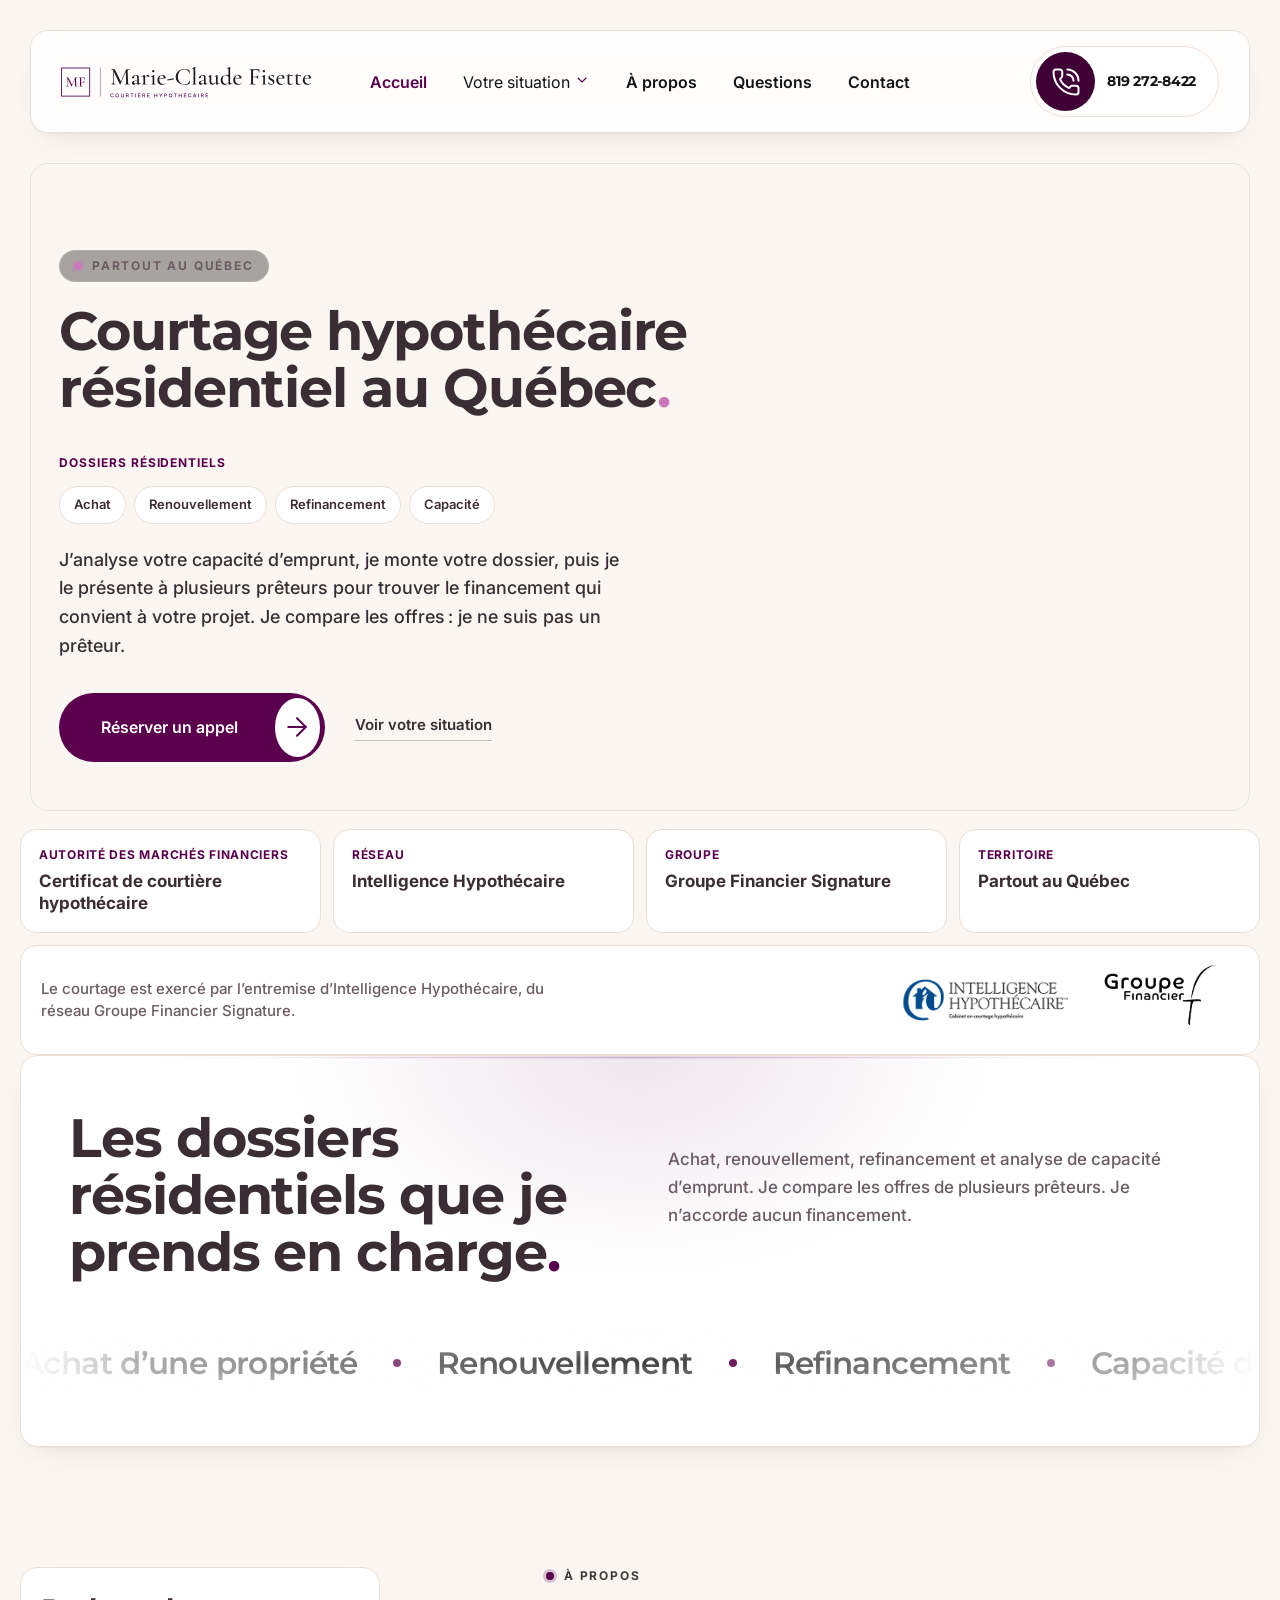
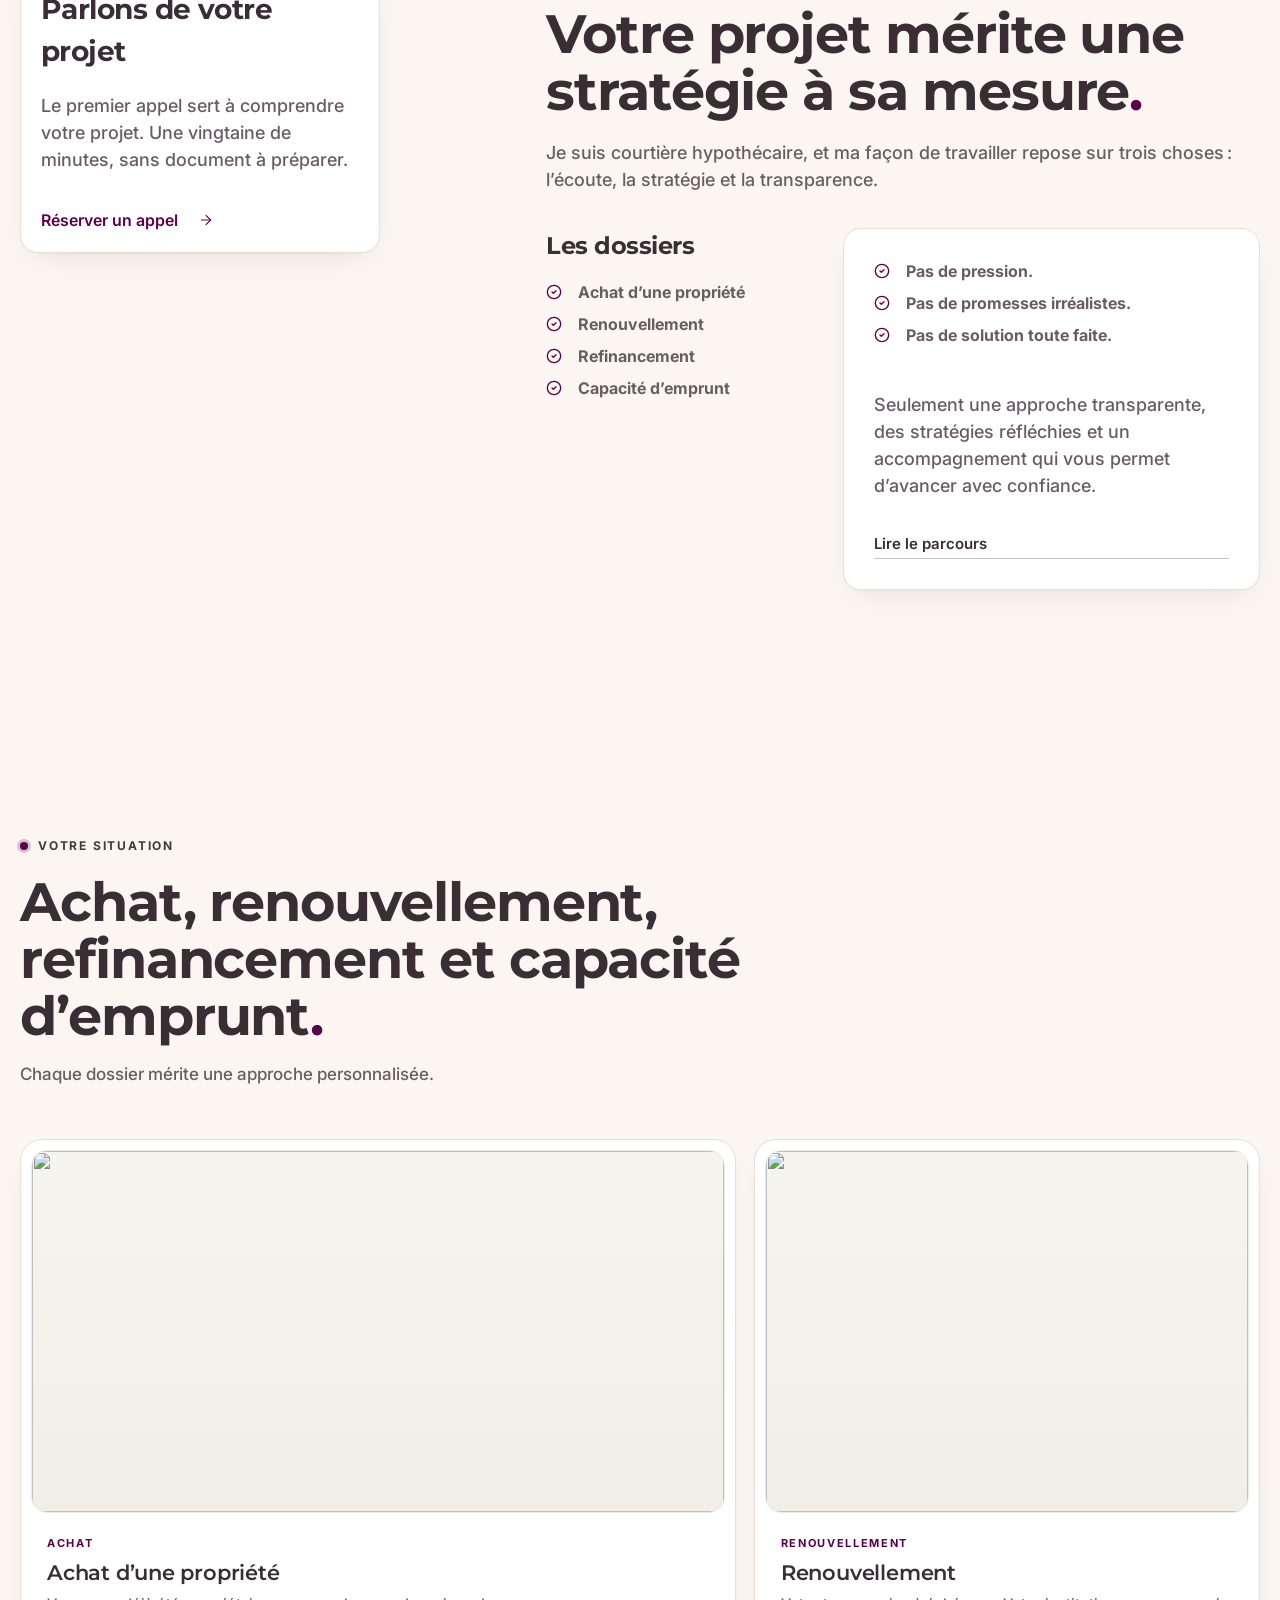
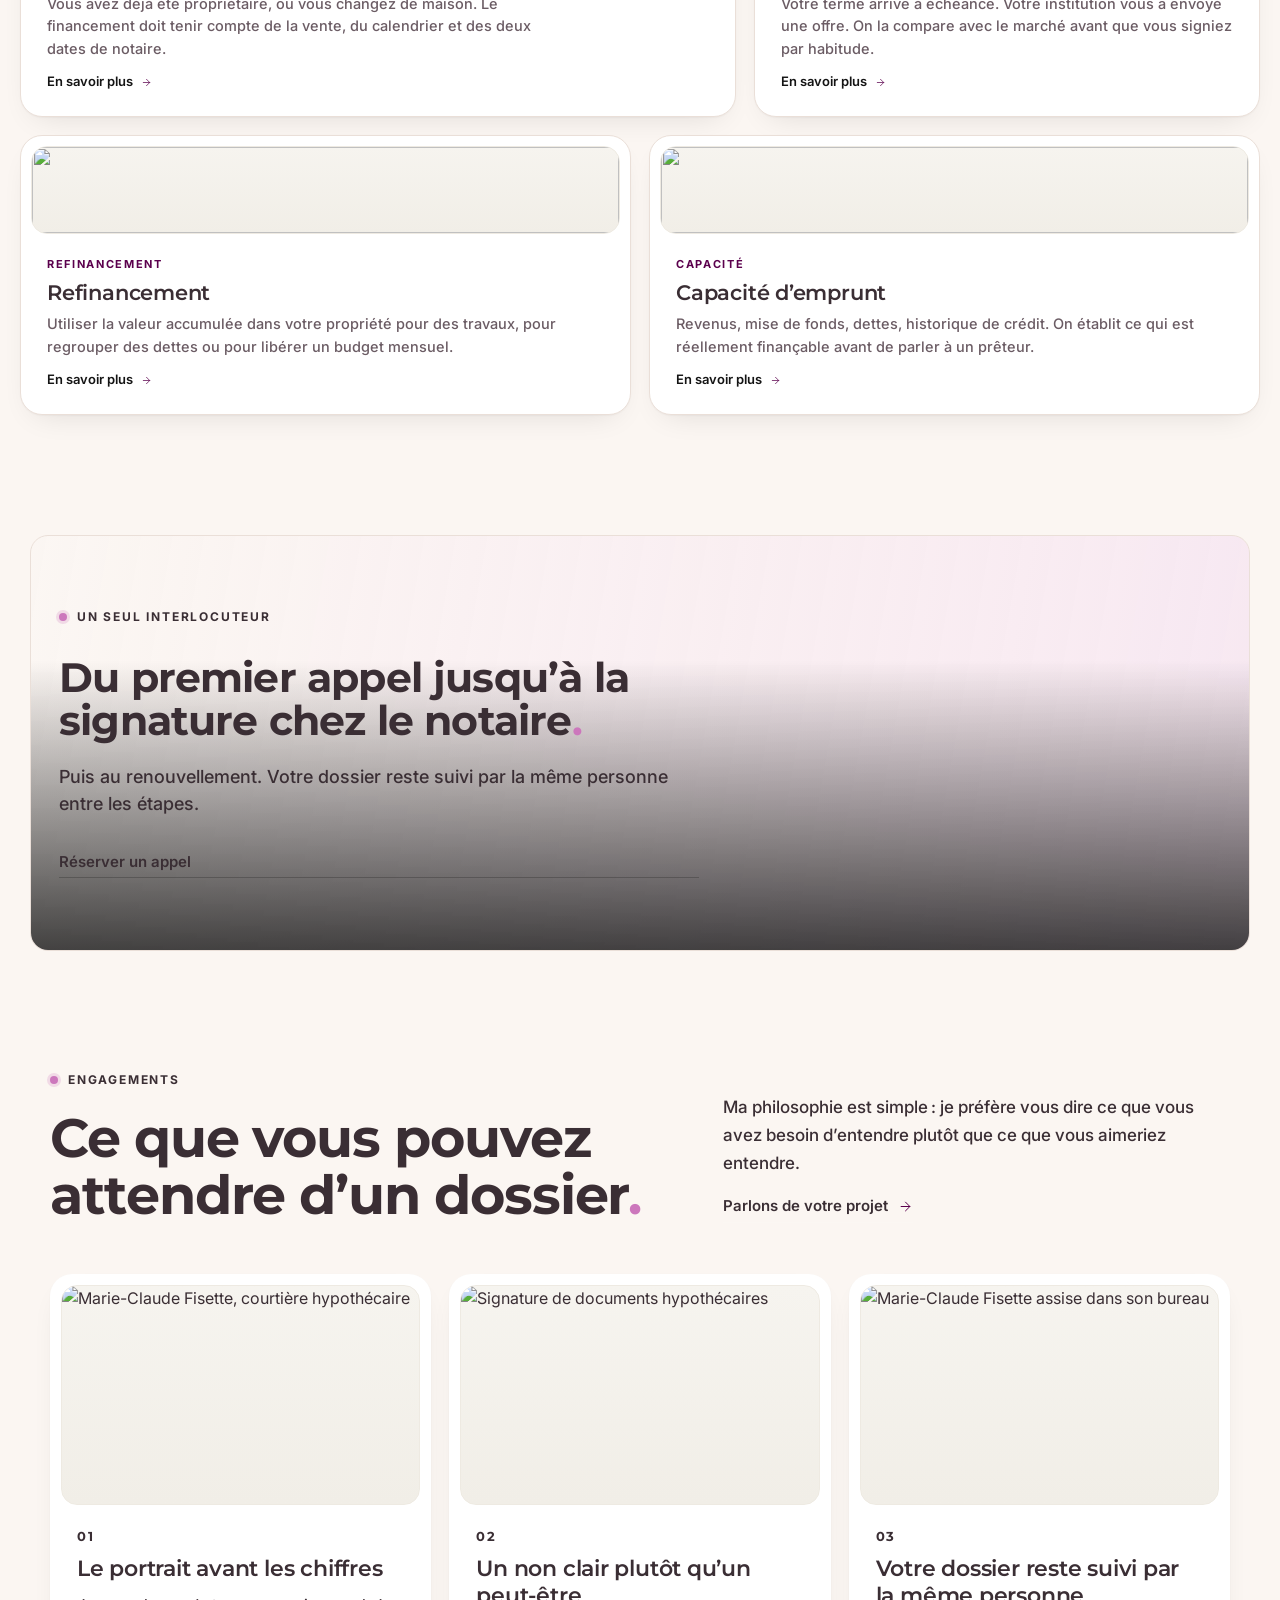
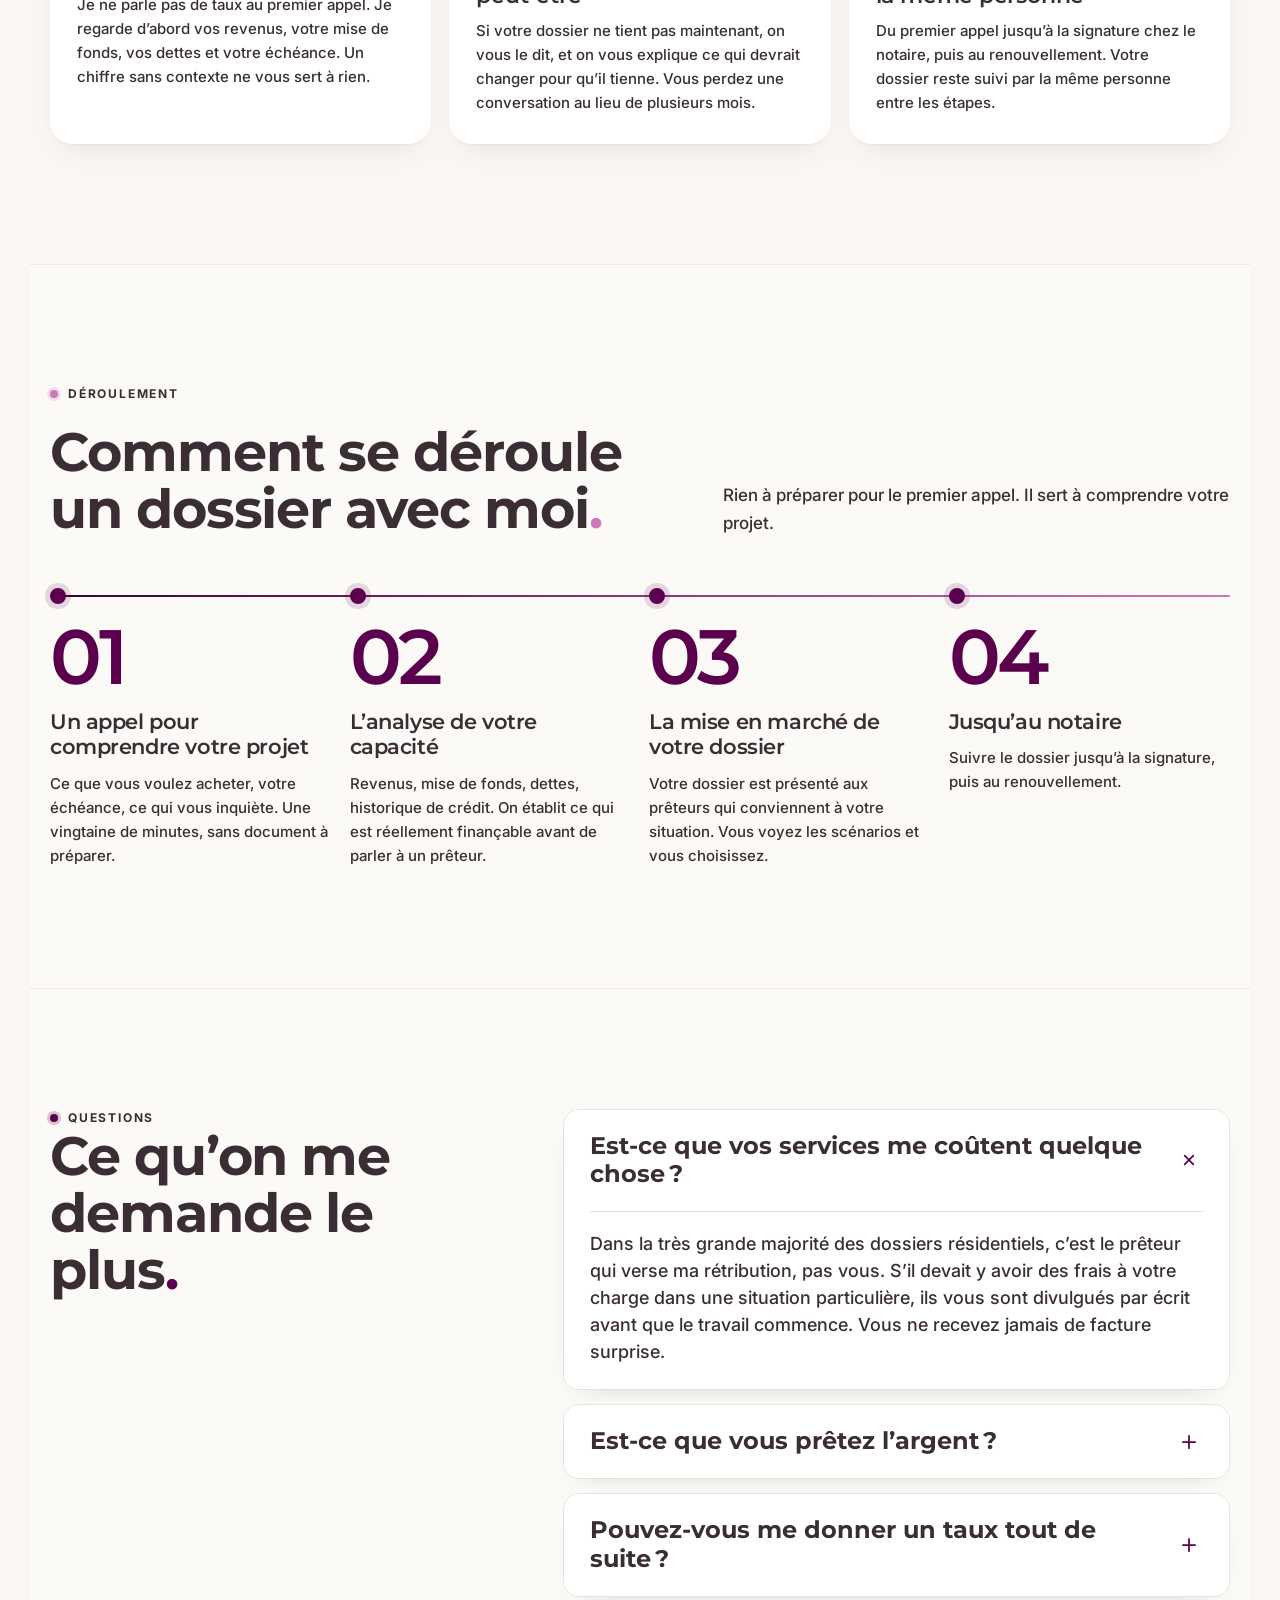
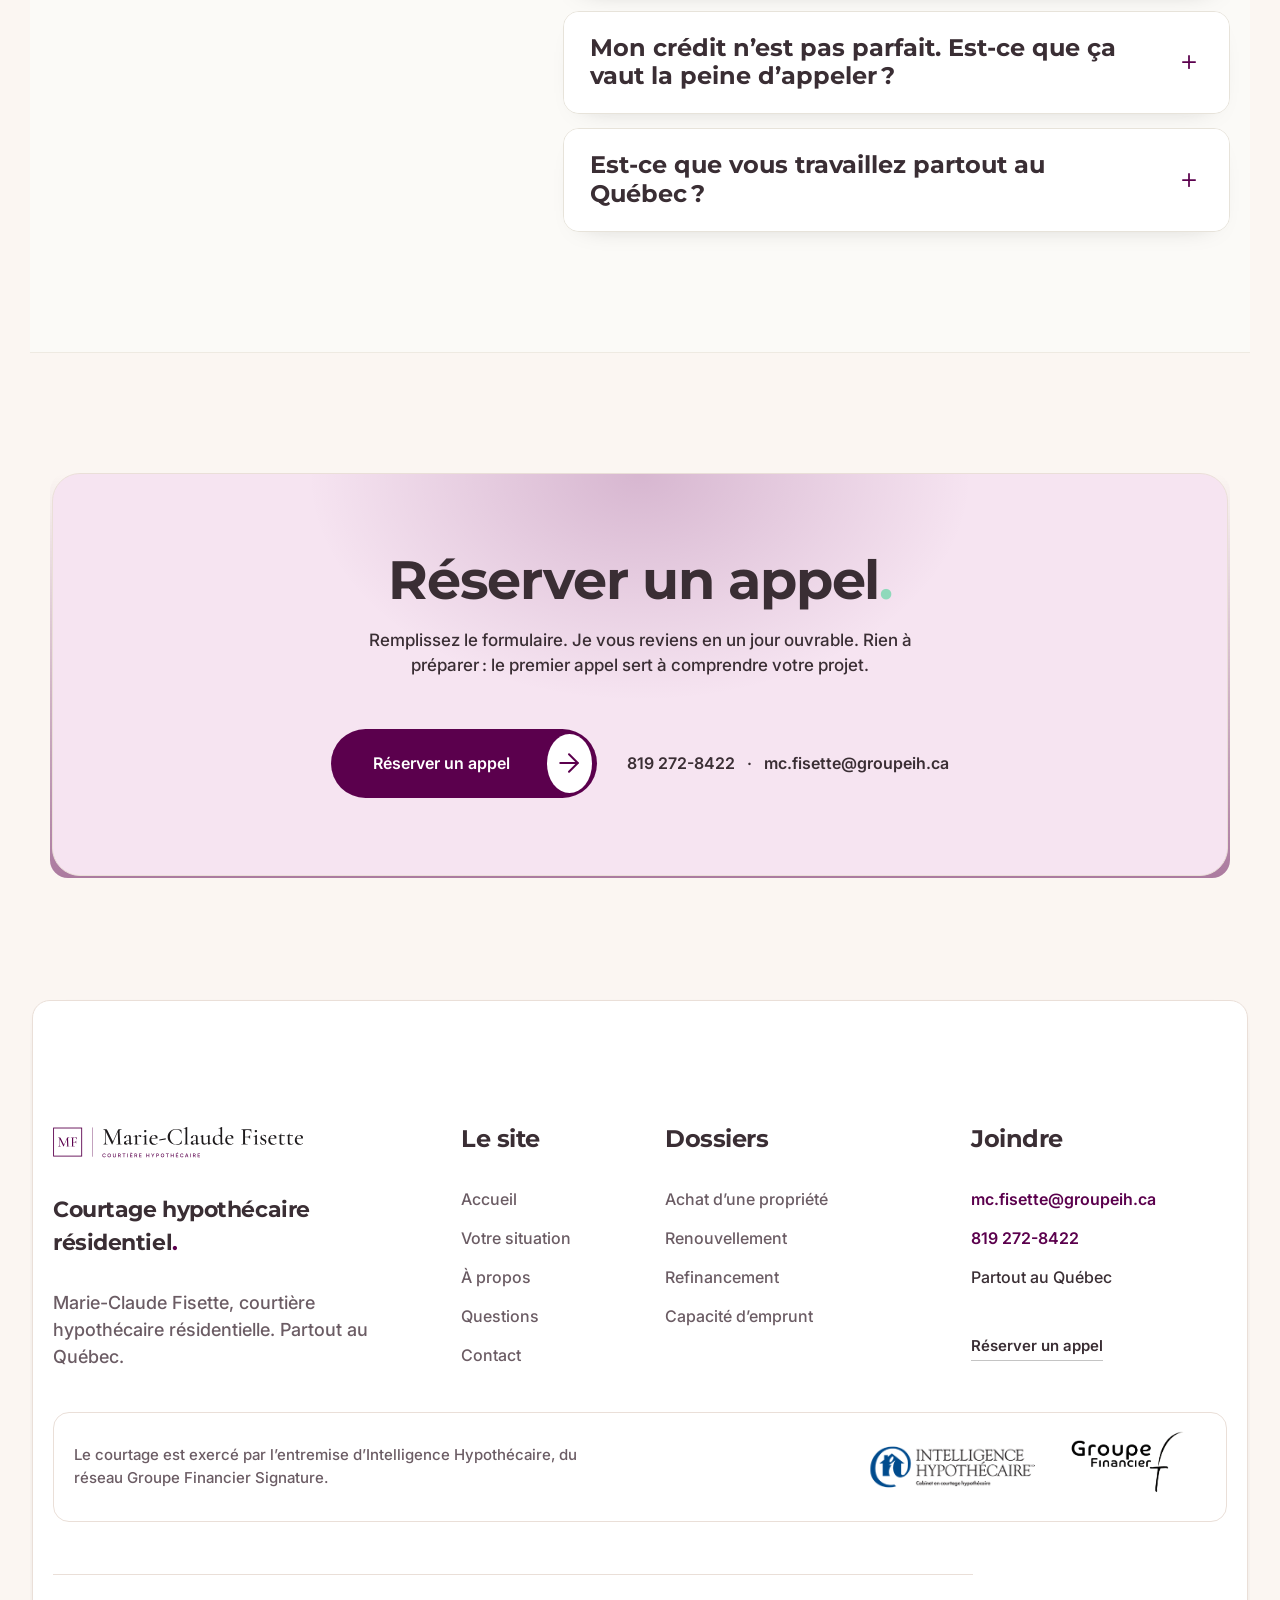
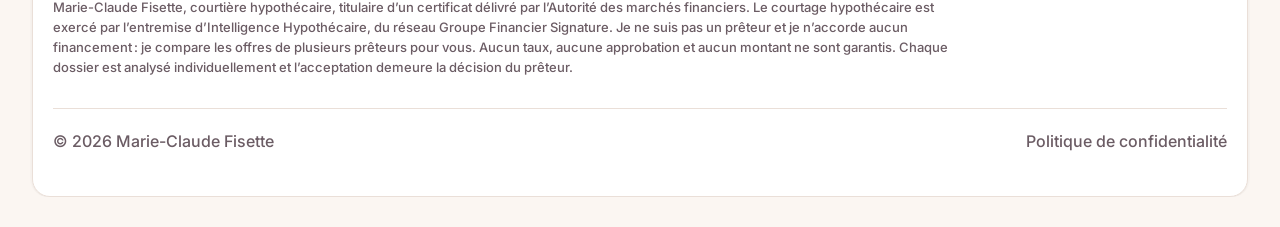
==== index.html @ 3dd88b94 "Refonte sur le gabarit statique, ton d'institution chaude. Le site reprend la structure, les feuille" ====
<!DOCTYPE html>
<html lang="fr-CA">
<head>
  <meta charset="UTF-8">
  <meta name="viewport" content="width=device-width, initial-scale=1.0">
  <title>Marie-Claude Fisette, courtage hypothécaire résidentiel au Québec</title>
  <meta name="description" content="Marie-Claude Fisette, courtière hypothécaire, accompagne les dossiers résidentiels partout au Québec : achat, renouvellement et refinancement. Elle compare plusieurs prêteurs. Elle n’est pas un prêteur.">
  <meta name="robots" content="index, follow">
  <link rel="canonical" href="https://warden-ops.github.io/Marie-Claude-Fisette/">
  <link rel="alternate" hreflang="fr-CA" href="https://warden-ops.github.io/Marie-Claude-Fisette/">
  <meta property="og:type" content="website">
  <meta property="og:site_name" content="Marie-Claude Fisette">
  <meta property="og:locale" content="fr_CA">
  <meta property="og:title" content="Marie-Claude Fisette, courtage hypothécaire résidentiel au Québec">
  <meta property="og:description" content="Marie-Claude Fisette, courtière hypothécaire, accompagne les dossiers résidentiels partout au Québec : achat, renouvellement et refinancement. Elle compare plusieurs prêteurs. Elle n’est pas un prêteur.">
  <meta property="og:url" content="https://warden-ops.github.io/Marie-Claude-Fisette/">
  <meta property="og:image" content="https://warden-ops.github.io/Marie-Claude-Fisette/assets/img/mcf/mcf-0042-2-1400.jpg">
  <meta name="twitter:card" content="summary_large_image">
  <meta name="twitter:title" content="Marie-Claude Fisette, courtage hypothécaire résidentiel au Québec">
  <meta name="twitter:description" content="Marie-Claude Fisette, courtière hypothécaire, accompagne les dossiers résidentiels partout au Québec : achat, renouvellement et refinancement. Elle compare plusieurs prêteurs. Elle n’est pas un prêteur.">
  <meta name="twitter:image" content="https://warden-ops.github.io/Marie-Claude-Fisette/assets/img/mcf/mcf-0042-2-1400.jpg">
  <script type="application/ld+json">{"@context":"https://schema.org","@graph":[{"@type":"ProfessionalService","@id":"https://warden-ops.github.io/Marie-Claude-Fisette/#entreprise","name":"Marie-Claude Fisette","description":"Courtière hypothécaire pour les dossiers résidentiels partout au Québec.","url":"https://warden-ops.github.io/Marie-Claude-Fisette/","telephone":"+18192728422","email":"mc.fisette@groupeih.ca","image":"https://warden-ops.github.io/Marie-Claude-Fisette/assets/img/mcf/mcf-0042-2-1400.jpg","areaServed":{"@type":"AdministrativeArea","name":"Québec"},"availableLanguage":"fr-CA"},{"@type":"WebSite","@id":"https://warden-ops.github.io/Marie-Claude-Fisette/#site","url":"https://warden-ops.github.io/Marie-Claude-Fisette/","name":"Marie-Claude Fisette","inLanguage":"fr-CA"},{"@type":"FAQPage","mainEntity":[{"@type":"Question","name":"Est-ce que vos services me coûtent quelque chose ?","acceptedAnswer":{"@type":"Answer","text":"Dans la très grande majorité des dossiers résidentiels, c’est le prêteur qui verse ma rétribution, pas vous. S’il devait y avoir des frais à votre charge dans une situation particulière, ils vous sont divulgués par écrit avant que le travail commence. Vous ne recevez jamais de facture surprise."}},{"@type":"Question","name":"Est-ce que vous prêtez l’argent ?","acceptedAnswer":{"@type":"Answer","text":"Non. Je suis courtière hypothécaire, pas un prêteur. Mon travail est de monter votre dossier et de le présenter aux prêteurs qui conviennent à votre situation, puis de vous expliquer les scénarios. La décision d’accorder le prêt appartient toujours au prêteur."}},{"@type":"Question","name":"Pouvez-vous me donner un taux tout de suite ?","acceptedAnswer":{"@type":"Answer","text":"Non, et personne ne devrait le faire de façon sérieuse. Un taux dépend de votre dossier, du type de propriété, de la mise de fonds et du moment. Je vous donne des chiffres une fois que j’ai regardé votre situation, et ils viennent avec les conditions qui les accompagnent."}},{"@type":"Question","name":"Mon crédit n’est pas parfait. Est-ce que ça vaut la peine d’appeler ?","acceptedAnswer":{"@type":"Answer","text":"Oui, et c’est souvent le meilleur moment pour appeler. Certains prêteurs lisent un historique imparfait autrement que votre institution. On vous dira franchement si un dossier ne tient pas, plutôt que de vous faire perdre des mois."}},{"@type":"Question","name":"Est-ce que vous travaillez partout au Québec ?","acceptedAnswer":{"@type":"Answer","text":"Oui. J’accompagne les dossiers résidentiels partout au Québec. La rencontre peut se faire en personne, par téléphone ou en visioconférence."}}]}]}</script>
  <meta name="theme-color" content="#FBF6F2">
  <link rel="icon" href="assets/brand/favicon.svg" type="image/svg+xml">
  <link rel="apple-touch-icon" href="assets/brand/apple-touch-icon.png">
  <link rel="manifest" href="site.webmanifest">
  <link rel="preload" href="assets/rm/fonts/montserrat-latin-var.woff2" as="font" type="font/woff2" crossorigin>
  <link rel="preload" href="assets/rm/fonts/inter-latin-var.woff2" as="font" type="font/woff2" crossorigin>
  <script>try{if(matchMedia("(prefers-reduced-motion: reduce)").matches)document.documentElement.classList.add("mcf-reduce")}catch(e){}</script>
  <noscript><style>.animate__animated{opacity:1!important}[data-anim],.rm-tl-step,.bento-tile,.rm-why-card,.rm-editorial{opacity:1!important;transform:none!important;clip-path:none!important}</style></noscript>
  <link rel="stylesheet" href="assets/index-bMcctbr4.css">
  <link rel="stylesheet" href="assets/mcf.css">
</head>
<body class="lightmode">
<div id="root">
<a class="rm-skip" href="#contenu">Aller au contenu</a>
<div class="navbar-wrapper"><nav class="navbar navbar-expand-lg" aria-label="Navigation principale"><div class="navbar-container">
<div class="logo-container"><a aria-label="Marie-Claude Fisette, courtière hypothécaire, accueil" class="navbar-brand" href="./"><img src="assets/brand/logo.svg" class="site-logo rm-logo img-fluid" alt="Marie-Claude Fisette, courtière hypothécaire" width="295" height="40"></a></div>
<button class="navbar-toggler nav-btn rm-menu rm-menu--b" type="button" aria-label="Ouvrir le menu" aria-expanded="false" aria-controls="rm-sidebar"><span class="rm-menu-label" aria-hidden="true">Menu</span><span class="rm-menu-ico" aria-hidden="true"><span class="rm-menu-line rm-menu-l1"></span><span class="rm-menu-line rm-menu-l2"></span></span></button>
<div class="collapse navbar-collapse" id="navbarNav"><ul class="navbar-nav mx-auto">
<li class="nav-item"><a aria-current="page" class="nav-link active" href="./">Accueil</a></li>
<li class="nav-item dropdown"><button type="button" class="nav-link dropdown-toggle rm-nav-btn" aria-expanded="false" aria-haspopup="true">Votre situation <i class="rm-ico accent-color" aria-hidden="true"><svg xmlns="http://www.w3.org/2000/svg" width="1em" height="1em" viewBox="0 0 24 24" fill="none" stroke="currentColor" stroke-width="1.6" stroke-linecap="round" stroke-linejoin="round" aria-hidden="true"><path d="m6 9 6 6 6-6"></path></svg></i></button>
<ul class="dropdown-menu"><li><a class="dropdown-item" href="achat/">Achat d’une propriété</a></li><li><a class="dropdown-item" href="renouvellement/">Renouvellement</a></li><li><a class="dropdown-item" href="refinancement/">Refinancement</a></li><li><a class="dropdown-item" href="capacite-emprunt/">Capacité d’emprunt</a></li></ul></li>
<li class="nav-item"><a class="nav-link" href="a-propos/">À propos</a></li>
<li class="nav-item"><a class="nav-link" href="faq/">Questions</a></li>
<li class="nav-item"><a class="nav-link" href="contact/">Contact</a></li>
</ul></div>
<div class="navbar-action-container"><a href="tel:+18192728422" class="navbar-icon-wrapper rm-nav-phone" aria-label="Appeler le 819 272-8422"><div class="icon-circle"><i class="rm-ico" aria-hidden="true"><svg xmlns="http://www.w3.org/2000/svg" width="1em" height="1em" viewBox="0 0 24 24" fill="none" stroke="currentColor" stroke-width="1.6" stroke-linecap="round" stroke-linejoin="round" aria-hidden="true"><path d="M13 2a9 9 0 0 1 9 9"></path><path d="M13 6a5 5 0 0 1 5 5"></path><path d="M13.832 16.568a1 1 0 0 0 1.213-.303l.355-.465A2 2 0 0 1 17 15h3a2 2 0 0 1 2 2v3a2 2 0 0 1-2 2A18 18 0 0 1 2 4a2 2 0 0 1 2-2h3a2 2 0 0 1 2 2v3a2 2 0 0 1-.8 1.6l-.468.351a1 1 0 0 0-.292 1.233 14 14 0 0 0 6.392 6.384"></path></svg></i></div><span class="rm-nav-num">819 272-8422</span></a></div>
</div></nav></div>
<div><div class="sidebar-overlay"></div><div class="sidebar" id="rm-sidebar">
<div class="sidebar-header"><div class="logo"><img src="assets/brand/logo.svg" width="295" height="40" class="site-logo rm-logo img-fluid" alt="Marie-Claude Fisette, courtière hypothécaire"></div>
<button type="button" class="close-btn rm-close" aria-label="Fermer le menu"><span class="rm-close-ico" aria-hidden="true"><span></span><span></span></span></button></div>
<ul class="menu">
<li><a href="./">Accueil</a></li>
<li class="sidebar-dropdown"><div class="dropdown-header"><a href="#situations">Votre situation</a><button class="sidebar-dropdown-btn" type="button" aria-expanded="false" aria-label="Afficher les situations"><i class="rm-ico accent-color" aria-hidden="true"><svg xmlns="http://www.w3.org/2000/svg" width="1em" height="1em" viewBox="0 0 24 24" fill="none" stroke="currentColor" stroke-width="1.6" stroke-linecap="round" stroke-linejoin="round" aria-hidden="true"><path d="m6 9 6 6 6-6"></path></svg></i></button></div>
<ul class="sidebar-dropdown-menu"><li><a href="achat/">Achat d’une propriété</a></li><li><a href="renouvellement/">Renouvellement</a></li><li><a href="refinancement/">Refinancement</a></li><li><a href="capacite-emprunt/">Capacité d’emprunt</a></li></ul></li>
<li class="below-dropdown"><a href="a-propos/">À propos</a></li>
<li><a href="faq/">Questions</a></li>
<li><a href="contact/">Contact</a></li>
</ul>
<div class="rm-side-contact"><span class="rm-side-kicker">Joindre</span><a href="tel:+18192728422">819 272-8422</a><a href="mailto:mc.fisette@groupeih.ca">mc.fisette@groupeih.ca</a></div>
</div></div>
<main id="contenu">
<div class="section-banner"><div class="banner-video-container rm-hero keep-dark">
<picture><source media="(max-width: 767px)" srcset="assets/img/stock/maisons-montreal-800.webp" type="image/webp"><img class="rm-hero-video rm-hero-poster" src="assets/img/stock/maisons-montreal-1400.jpg" srcset="assets/img/stock/maisons-montreal-800.jpg 800w, assets/img/stock/maisons-montreal-1400.jpg 1400w" width="1400" height="933" alt="" fetchpriority="high" decoding="async"></picture>
<div class="rm-hero-shade" aria-hidden="true"></div>
<div class="hero-container position-relative"><div class="d-flex flex-column gspace-2">
<div class="sub-heading rm-eyebrow animate__animated animate__fadeInDown"><i class="rm-ico rm-ico-dot" aria-hidden="true"></i><span>Partout au Québec</span></div>
<h1 class="title-heading-banner rm-hero-title"><span class="rm-line">Courtage hypothécaire</span><strong class="rm-line">résidentiel au Québec<span class="rm-dot">.</span></strong></h1>
<div class="banner-heading">
<div class="banner-video-content rm-hero-aside order-lg-1 order-2 animate__animated animate__fadeInUp">
<span class="rm-aside-label">Dossiers résidentiels</span>
<ul class="rm-surfaces" aria-label="Dossiers pris en charge"><li>Achat</li><li>Renouvellement</li><li>Refinancement</li><li>Capacité</li></ul>
</div>
<div class="banner-content order-lg-2 order-1 animate__animated animate__fadeInRight">
<p>J’analyse votre capacité d’emprunt, je monte votre dossier, puis je le présente à plusieurs prêteurs pour trouver le financement qui convient à votre projet. Je compare les offres : je ne suis pas un prêteur.</p>
<div class="d-flex flex-md-row flex-column justify-content-center justify-content-lg-start align-self-center align-self-lg-start align-items-center gspace-3">
<a href="contact/" class="btn btn-accent"><div class="btn-title"><span>Réserver un appel</span></div><div class="icon-circle"><i class="rm-ico" aria-hidden="true"><svg xmlns="http://www.w3.org/2000/svg" width="1em" height="1em" viewBox="0 0 24 24" fill="none" stroke="currentColor" stroke-width="1.6" stroke-linecap="round" stroke-linejoin="round" aria-hidden="true"><path d="M5 12h14"></path><path d="m12 5 7 7-7 7"></path></svg></i></div></a>
<a href="#situations" class="rm-text-link">Voir votre situation</a>
</div></div></div></div></div></div></div>
<section class="mcf-trust" aria-label="Repères"><div class="hero-container"><ul class="mcf-trust-list"><li><span>Autorité des marchés financiers</span><strong>Certificat de courtière hypothécaire</strong></li><li><span>Réseau</span><strong>Intelligence Hypothécaire</strong></li><li><span>Groupe</span><strong>Groupe Financier Signature</strong></li><li><span>Territoire</span><strong>Partout au Québec</strong></li></ul><div class="mcf-network "><p>Le courtage est exercé par l’entremise d’Intelligence Hypothécaire, du réseau Groupe Financier Signature.</p><div class="mcf-network-logos"><img src="assets/brand/logo-intelligence-hypothecaire.png" alt="Intelligence Hypothécaire, cabinet en courtage hypothécaire" width="280" height="86"><img class="mcf-logo-gfs" src="assets/brand/logo-groupe-financier-signature.png" alt="Groupe Financier Signature" width="220" height="116"></div></div></div></section><div class="section-partner"><div class="hero-container"><div class="card card-partner">
<div class="partner-spacer"></div>
<div class="row row-cols-lg-2 row-cols-1 align-items-center px-lg-5 px-3 position-relative z-2">
<div class="col"><div class="d-flex flex-column justify-content-start pe-lg-3 pe-0" data-anim="fadeInUp"><h2 class="title-heading">Les dossiers résidentiels que je prends en charge<span class="rm-dot">.</span></h2></div></div>
<div class="col"><div class="d-flex flex-column ps-lg-3 ps-0" data-anim="fadeInUp" data-delay="80"><p>Achat, renouvellement, refinancement et analyse de capacité d’emprunt. Je compare les offres de plusieurs prêteurs. Je n’accorde aucun financement.</p></div></div>
</div>
<div class="swiperPartner-layout"><div class="swiperPartner-overlay"><div class="spacer"></div></div>
<div class="rm-marquee" aria-label="Dossiers résidentiels"><div class="rm-marquee-track"><span class="rm-marquee-item">Achat d’une propriété<i class="rm-marquee-dot" aria-hidden="true"></i></span><span class="rm-marquee-item">Renouvellement<i class="rm-marquee-dot" aria-hidden="true"></i></span><span class="rm-marquee-item">Refinancement<i class="rm-marquee-dot" aria-hidden="true"></i></span><span class="rm-marquee-item">Capacité d’emprunt<i class="rm-marquee-dot" aria-hidden="true"></i></span><span class="rm-marquee-item">Partout au Québec<i class="rm-marquee-dot" aria-hidden="true"></i></span><span class="rm-marquee-item" aria-hidden="true">Achat d’une propriété<i class="rm-marquee-dot" aria-hidden="true"></i></span><span class="rm-marquee-item" aria-hidden="true">Renouvellement<i class="rm-marquee-dot" aria-hidden="true"></i></span><span class="rm-marquee-item" aria-hidden="true">Refinancement<i class="rm-marquee-dot" aria-hidden="true"></i></span><span class="rm-marquee-item" aria-hidden="true">Capacité d’emprunt<i class="rm-marquee-dot" aria-hidden="true"></i></span><span class="rm-marquee-item" aria-hidden="true">Partout au Québec<i class="rm-marquee-dot" aria-hidden="true"></i></span></div></div>
</div></div></div></div>
<div class="section" id="a-propos"><div class="hero-container"><div class="d-flex flex-column flex-lg-row gspace-5">
<div class="expertise-img-layout"><div class="image-container expertise-img">
<img src="assets/img/mcf/mcf-0042-2-1400.jpg" srcset="assets/img/mcf/mcf-0042-2-800.jpg 800w, assets/img/mcf/mcf-0042-2-1400.jpg 1400w" sizes="(max-width: 900px) 100vw, 40vw" alt="Marie-Claude Fisette, courtière hypothécaire" width="1400" height="2100" loading="lazy" decoding="async" class="img-fluid">
<div class="expertise-layout"><div class="d-flex flex-column"><div class="card-expertise-wrapper"><div class="card card-expertise" data-anim="fadeInUp">
<p class="rm-fs-h4">Parlons de votre projet</p>
<p>Le premier appel sert à comprendre votre projet. Une vingtaine de minutes, sans document à préparer.</p>
<div class="d-flex align-items-center flex-row gspace-2 expertise-link"><a href="contact/">Réserver un appel</a><i class="rm-ico" aria-hidden="true"><svg xmlns="http://www.w3.org/2000/svg" width="1em" height="1em" viewBox="0 0 24 24" fill="none" stroke="currentColor" stroke-width="1.6" stroke-linecap="round" stroke-linejoin="round" aria-hidden="true"><path d="M5 12h14"></path><path d="m12 5 7 7-7 7"></path></svg></i></div>
</div></div><div class="expertise-spacer"></div></div><div class="expertise-spacer"></div></div></div></div>
<div class="expertise-title">
<div data-anim="fadeInUp"><div class="sub-heading"><i class="rm-ico rm-ico-dot" aria-hidden="true"></i><span>À propos</span></div></div>
<div data-anim="fadeInUp" data-delay="60"><h2 class="title-heading">Votre projet mérite une stratégie à sa mesure<span class="rm-dot">.</span></h2></div>
<p data-anim="fadeInUp" data-delay="90">Je suis courtière hypothécaire, et ma façon de travailler repose sur trois choses : l’écoute, la stratégie et la transparence.</p>
<div class="d-flex flex-column flex-md-row gspace-2">
<div class="expertise-list" data-anim="fadeInUp"><p class="rm-fs-h5">Les dossiers</p><ul class="check-list"><li><a href="achat/">Achat d’une propriété</a></li><li><a href="renouvellement/">Renouvellement</a></li><li><a href="refinancement/">Refinancement</a></li><li><a href="capacite-emprunt/">Capacité d’emprunt</a></li></ul></div>
<div class="card card-expertise card-expertise-counter" data-anim="fadeInUp" data-delay="80">
<ul class="check-list"><li>Pas de pression.</li><li>Pas de promesses irréalistes.</li><li>Pas de solution toute faite.</li></ul>
<p>Seulement une approche transparente, des stratégies réfléchies et un accompagnement qui vous permet d’avancer avec confiance.</p>
<a href="a-propos/" class="rm-text-link">Lire le parcours</a>
</div></div></div></div></div></div>
<div class="section rm-bento-section" id="situations"><div class="hero-container">
<div class="rm-bento-head" data-anim="fadeInUp"><div class="sub-heading"><i class="rm-ico rm-ico-dot" aria-hidden="true"></i><span>Votre situation</span></div><h2 class="title-heading">Achat, renouvellement, refinancement et capacité d’emprunt<span class="rm-dot">.</span></h2><p>Chaque dossier mérite une approche personnalisée.</p></div>
<div class="bento-grid mcf-bento"><article class="bento-tile bt-a" style="--i:0"><div class="bento-visual"><picture><source type="image/webp" srcset="assets/img/stock/demenagement-800.webp 800w, assets/img/stock/demenagement-1400.webp 1400w" sizes="(max-width: 767px) 100vw, 40vw"><img class="mcf-fill" src="assets/img/stock/demenagement-1400.jpg" srcset="assets/img/stock/demenagement-800.jpg 800w, assets/img/stock/demenagement-1400.jpg 1400w" sizes="(max-width: 767px) 100vw, 40vw" alt="" width="1400" height="933" loading="lazy" decoding="async"></picture></div><div class="bento-copy"><span class="bento-tag">Achat</span><h3>Achat d’une propriété</h3><p>Vous avez déjà été propriétaire, ou vous changez de maison. Le financement doit tenir compte de la vente, du calendrier et des deux dates de notaire.</p><a class="bento-link" href="achat/">En savoir plus <i class="rm-ico" aria-hidden="true"><svg xmlns="http://www.w3.org/2000/svg" width="1em" height="1em" viewBox="0 0 24 24" fill="none" stroke="currentColor" stroke-width="1.6" stroke-linecap="round" stroke-linejoin="round" aria-hidden="true"><path d="M5 12h14"></path><path d="m12 5 7 7-7 7"></path></svg></i></a></div></article><article class="bento-tile bt-b" style="--i:1"><div class="bento-visual"><picture><source type="image/webp" srcset="assets/img/stock/signature-documents-800.webp 800w, assets/img/stock/signature-documents-1400.webp 1400w" sizes="(max-width: 767px) 100vw, 40vw"><img class="mcf-fill" src="assets/img/stock/signature-documents-1400.jpg" srcset="assets/img/stock/signature-documents-800.jpg 800w, assets/img/stock/signature-documents-1400.jpg 1400w" sizes="(max-width: 767px) 100vw, 40vw" alt="" width="1400" height="935" loading="lazy" decoding="async"></picture></div><div class="bento-copy"><span class="bento-tag">Renouvellement</span><h3>Renouvellement</h3><p>Votre terme arrive à échéance. Votre institution vous a envoyé une offre. On la compare avec le marché avant que vous signiez par habitude.</p><a class="bento-link" href="renouvellement/">En savoir plus <i class="rm-ico" aria-hidden="true"><svg xmlns="http://www.w3.org/2000/svg" width="1em" height="1em" viewBox="0 0 24 24" fill="none" stroke="currentColor" stroke-width="1.6" stroke-linecap="round" stroke-linejoin="round" aria-hidden="true"><path d="M5 12h14"></path><path d="m12 5 7 7-7 7"></path></svg></i></a></div></article><article class="bento-tile bt-c" style="--i:2"><div class="bento-visual"><picture><source type="image/webp" srcset="assets/img/stock/cles-maison-800.webp 800w, assets/img/stock/cles-maison-1400.webp 1400w" sizes="(max-width: 767px) 100vw, 40vw"><img class="mcf-fill" src="assets/img/stock/cles-maison-1400.jpg" srcset="assets/img/stock/cles-maison-800.jpg 800w, assets/img/stock/cles-maison-1400.jpg 1400w" sizes="(max-width: 767px) 100vw, 40vw" alt="" width="1400" height="934" loading="lazy" decoding="async"></picture></div><div class="bento-copy"><span class="bento-tag">Refinancement</span><h3>Refinancement</h3><p>Utiliser la valeur accumulée dans votre propriété pour des travaux, pour regrouper des dettes ou pour libérer un budget mensuel.</p><a class="bento-link" href="refinancement/">En savoir plus <i class="rm-ico" aria-hidden="true"><svg xmlns="http://www.w3.org/2000/svg" width="1em" height="1em" viewBox="0 0 24 24" fill="none" stroke="currentColor" stroke-width="1.6" stroke-linecap="round" stroke-linejoin="round" aria-hidden="true"><path d="M5 12h14"></path><path d="m12 5 7 7-7 7"></path></svg></i></a></div></article><article class="bento-tile bt-d" style="--i:3"><div class="bento-visual"><picture><source type="image/webp" srcset="assets/img/mcf/mcf-0192-800.webp 800w, assets/img/mcf/mcf-0192-1400.webp 1400w" sizes="(max-width: 767px) 100vw, 40vw"><img class="mcf-fill" src="assets/img/mcf/mcf-0192-1400.jpg" srcset="assets/img/mcf/mcf-0192-800.jpg 800w, assets/img/mcf/mcf-0192-1400.jpg 1400w" sizes="(max-width: 767px) 100vw, 40vw" alt="" width="1400" height="2100" loading="lazy" decoding="async"></picture></div><div class="bento-copy"><span class="bento-tag">Capacité</span><h3>Capacité d’emprunt</h3><p>Revenus, mise de fonds, dettes, historique de crédit. On établit ce qui est réellement finançable avant de parler à un prêteur.</p><a class="bento-link" href="capacite-emprunt/">En savoir plus <i class="rm-ico" aria-hidden="true"><svg xmlns="http://www.w3.org/2000/svg" width="1em" height="1em" viewBox="0 0 24 24" fill="none" stroke="currentColor" stroke-width="1.6" stroke-linecap="round" stroke-linejoin="round" aria-hidden="true"><path d="M5 12h14"></path><path d="m12 5 7 7-7 7"></path></svg></i></a></div></article></div>
</div></div>
<div class="section-guide keep-dark"><div class="guide-banner"><div class="hero-container"><div class="guide-content" data-anim="fadeInUp">
<div class="sub-heading"><i class="rm-ico rm-ico-dot" aria-hidden="true"></i><span>Un seul interlocuteur</span></div>
<div class="d-flex flex-column gspace-2"><h2 class="title-heading rm-h3-lg">Du premier appel jusqu’à la signature chez le notaire<span class="rm-dot">.</span></h2>
<p>Puis au renouvellement. Votre dossier reste suivi par la même personne entre les étapes.</p>
<a href="contact/" class="rm-text-link">Réserver un appel</a>
</div></div></div></div>
<div class="section rm-why" id="engagements"><div class="hero-container">
<div class="rm-why-head"><div class="d-flex flex-column gspace-2" data-anim="fadeInUp"><div class="sub-heading"><i class="rm-ico rm-ico-dot" aria-hidden="true"></i><span>Engagements</span></div><h2 class="title-heading">Ce que vous pouvez attendre d’un dossier<span class="rm-dot">.</span></h2></div>
<div class="rm-why-intro" data-anim="fadeInUp" data-delay="80"><p>Ma philosophie est simple : je préfère vous dire ce que vous avez besoin d’entendre plutôt que ce que vous aimeriez entendre.</p>
<a href="contact/" class="rm-arrow-link">Parlons de votre projet <i class="rm-ico" aria-hidden="true"><svg xmlns="http://www.w3.org/2000/svg" width="1em" height="1em" viewBox="0 0 24 24" fill="none" stroke="currentColor" stroke-width="1.6" stroke-linecap="round" stroke-linejoin="round" aria-hidden="true"><path d="M5 12h14"></path><path d="m12 5 7 7-7 7"></path></svg></i></a></div></div>
<div class="rm-why-grid"><article class="rm-why-card" style="--i:0"><div class="rm-why-visual"><picture><source type="image/webp" srcset="assets/img/mcf/mcf-0068-2-800.webp 800w, assets/img/mcf/mcf-0068-2-1400.webp 1400w" sizes="(max-width: 900px) 100vw, 30vw"><img class="mcf-fill" src="assets/img/mcf/mcf-0068-2-1400.jpg" srcset="assets/img/mcf/mcf-0068-2-800.jpg 800w, assets/img/mcf/mcf-0068-2-1400.jpg 1400w" sizes="(max-width: 900px) 100vw, 30vw" alt="Marie-Claude Fisette, courtière hypothécaire" width="1400" height="2100" loading="lazy" decoding="async"></picture></div><div class="rm-why-copy"><span class="rm-why-num">01</span><h3>Le portrait avant les chiffres</h3><p>Je ne parle pas de taux au premier appel. Je regarde d’abord vos revenus, votre mise de fonds, vos dettes et votre échéance. Un chiffre sans contexte ne vous sert à rien.</p></div></article><article class="rm-why-card" style="--i:1"><div class="rm-why-visual"><picture><source type="image/webp" srcset="assets/img/stock/signature-documents-800.webp 800w, assets/img/stock/signature-documents-1400.webp 1400w" sizes="(max-width: 900px) 100vw, 30vw"><img class="mcf-fill" src="assets/img/stock/signature-documents-1400.jpg" srcset="assets/img/stock/signature-documents-800.jpg 800w, assets/img/stock/signature-documents-1400.jpg 1400w" sizes="(max-width: 900px) 100vw, 30vw" alt="Signature de documents hypothécaires" width="1400" height="935" loading="lazy" decoding="async"></picture></div><div class="rm-why-copy"><span class="rm-why-num">02</span><h3>Un non clair plutôt qu’un peut-être</h3><p>Si votre dossier ne tient pas maintenant, on vous le dit, et on vous explique ce qui devrait changer pour qu’il tienne. Vous perdez une conversation au lieu de plusieurs mois.</p></div></article><article class="rm-why-card" style="--i:2"><div class="rm-why-visual"><picture><source type="image/webp" srcset="assets/img/mcf/mcf-0082-2-800.webp 800w, assets/img/mcf/mcf-0082-2-1400.webp 1400w" sizes="(max-width: 900px) 100vw, 30vw"><img class="mcf-fill" src="assets/img/mcf/mcf-0082-2-1400.jpg" srcset="assets/img/mcf/mcf-0082-2-800.jpg 800w, assets/img/mcf/mcf-0082-2-1400.jpg 1400w" sizes="(max-width: 900px) 100vw, 30vw" alt="Marie-Claude Fisette assise dans son bureau" width="1400" height="2213" loading="lazy" decoding="async"></picture></div><div class="rm-why-copy"><span class="rm-why-num">03</span><h3>Votre dossier reste suivi par la même personne</h3><p>Du premier appel jusqu’à la signature chez le notaire, puis au renouvellement. Votre dossier reste suivi par la même personne entre les étapes.</p></div></article></div>
</div></div>
<div class="section rm-method" id="deroulement"><div class="hero-container">
<div class="rm-why-head"><div class="d-flex flex-column gspace-2" data-anim="fadeInUp"><div class="sub-heading"><i class="rm-ico rm-ico-dot" aria-hidden="true"></i><span>Déroulement</span></div><h2 class="title-heading">Comment se déroule un dossier avec moi<span class="rm-dot">.</span></h2></div>
<div class="rm-why-intro" data-anim="fadeInUp"><p>Rien à préparer pour le premier appel. Il sert à comprendre votre projet.</p></div></div>
<ol class="rm-timeline"><span class="rm-tl-line" aria-hidden="true"><i></i></span><li class="rm-tl-step" style="--i:0"><span class="rm-tl-dot" aria-hidden="true"></span><span class="rm-tl-num" aria-hidden="true">01</span><h3>Un appel pour comprendre votre projet</h3><p>Ce que vous voulez acheter, votre échéance, ce qui vous inquiète. Une vingtaine de minutes, sans document à préparer.</p></li><li class="rm-tl-step" style="--i:1"><span class="rm-tl-dot" aria-hidden="true"></span><span class="rm-tl-num" aria-hidden="true">02</span><h3>L’analyse de votre capacité</h3><p>Revenus, mise de fonds, dettes, historique de crédit. On établit ce qui est réellement finançable avant de parler à un prêteur.</p></li><li class="rm-tl-step" style="--i:2"><span class="rm-tl-dot" aria-hidden="true"></span><span class="rm-tl-num" aria-hidden="true">03</span><h3>La mise en marché de votre dossier</h3><p>Votre dossier est présenté aux prêteurs qui conviennent à votre situation. Vous voyez les scénarios et vous choisissez.</p></li><li class="rm-tl-step" style="--i:3"><span class="rm-tl-dot" aria-hidden="true"></span><span class="rm-tl-num" aria-hidden="true">04</span><h3>Jusqu’au notaire</h3><p>Suivre le dossier jusqu’à la signature, puis au renouvellement.</p></li></ol>
</div></div>
<section class="section rm-light rm-faq-light" id="questions"><div class="hero-container"><div class="row row-cols-lg-2 row-cols-1 grid-spacer-5">
<div class="col col-lg-5"><div class="faq-title-container" data-anim="fadeInUp"><div class="sub-heading"><i class="rm-ico rm-ico-dot" aria-hidden="true"></i><span>Questions</span></div><h2 class="title-heading">Ce qu’on me demande le plus<span class="rm-dot">.</span></h2></div></div>
<div class="col col-lg-7"><div class="d-flex flex-column"><div class="accordion" id="faqAccordion"><div class="accordion-item"><h3 class="accordion-header"><button class="accordion-button" type="button" aria-expanded="true" aria-controls="faq-0">Est-ce que vos services me coûtent quelque chose ?</button></h3><div id="faq-0" class="accordion-collapse collapse show"><div class="accordion-body"><div class="accordion-spacer"></div><p>Dans la très grande majorité des dossiers résidentiels, c’est le prêteur qui verse ma rétribution, pas vous. S’il devait y avoir des frais à votre charge dans une situation particulière, ils vous sont divulgués par écrit avant que le travail commence. Vous ne recevez jamais de facture surprise.</p></div></div></div><div class="accordion-item"><h3 class="accordion-header"><button class="accordion-button collapsed" type="button" aria-expanded="false" aria-controls="faq-1">Est-ce que vous prêtez l’argent ?</button></h3><div id="faq-1" class="accordion-collapse collapse"><div class="accordion-body"><div class="accordion-spacer"></div><p>Non. Je suis courtière hypothécaire, pas un prêteur. Mon travail est de monter votre dossier et de le présenter aux prêteurs qui conviennent à votre situation, puis de vous expliquer les scénarios. La décision d’accorder le prêt appartient toujours au prêteur.</p></div></div></div><div class="accordion-item"><h3 class="accordion-header"><button class="accordion-button collapsed" type="button" aria-expanded="false" aria-controls="faq-2">Pouvez-vous me donner un taux tout de suite ?</button></h3><div id="faq-2" class="accordion-collapse collapse"><div class="accordion-body"><div class="accordion-spacer"></div><p>Non, et personne ne devrait le faire de façon sérieuse. Un taux dépend de votre dossier, du type de propriété, de la mise de fonds et du moment. Je vous donne des chiffres une fois que j’ai regardé votre situation, et ils viennent avec les conditions qui les accompagnent.</p></div></div></div><div class="accordion-item"><h3 class="accordion-header"><button class="accordion-button collapsed" type="button" aria-expanded="false" aria-controls="faq-3">Mon crédit n’est pas parfait. Est-ce que ça vaut la peine d’appeler ?</button></h3><div id="faq-3" class="accordion-collapse collapse"><div class="accordion-body"><div class="accordion-spacer"></div><p>Oui, et c’est souvent le meilleur moment pour appeler. Certains prêteurs lisent un historique imparfait autrement que votre institution. On vous dira franchement si un dossier ne tient pas, plutôt que de vous faire perdre des mois.</p></div></div></div><div class="accordion-item"><h3 class="accordion-header"><button class="accordion-button collapsed" type="button" aria-expanded="false" aria-controls="faq-4">Est-ce que vous travaillez partout au Québec ?</button></h3><div id="faq-4" class="accordion-collapse collapse"><div class="accordion-body"><div class="accordion-spacer"></div><p>Oui. J’accompagne les dossiers résidentiels partout au Québec. La rencontre peut se faire en personne, par téléphone ou en visioconférence.</p></div></div></div></div></div></div>
</div></div></section>
<div class="section"><div class="hero-container"><div class="newsletter-wrapper rm-cta keep-dark"><div class="newsletter-layout"><div class="spacer"></div>
<div class="d-flex flex-column gspace-5 position-relative z-2 align-items-center">
<div class="d-flex flex-column gspace-2" data-anim="fadeInLeft"><h2 class="title-heading">Réserver un appel<span class="rm-dot">.</span></h2><p>Remplissez le formulaire. Je vous reviens en un jour ouvrable. Rien à préparer : le premier appel sert à comprendre votre projet.</p></div>
<div class="d-flex flex-md-row flex-column align-items-center gspace-3" data-anim="fadeInUp">
<a href="contact/" class="btn btn-accent"><div class="btn-title"><span>Réserver un appel</span></div><div class="icon-circle"><i class="rm-ico" aria-hidden="true"><svg xmlns="http://www.w3.org/2000/svg" width="1em" height="1em" viewBox="0 0 24 24" fill="none" stroke="currentColor" stroke-width="1.6" stroke-linecap="round" stroke-linejoin="round" aria-hidden="true"><path d="M5 12h14"></path><path d="m12 5 7 7-7 7"></path></svg></i></div></a>
<div class="rm-cta-contact"><a href="tel:+18192728422">819 272-8422</a><span aria-hidden="true">·</span><a href="mailto:mc.fisette@groupeih.ca">mc.fisette@groupeih.ca</a></div>
</div></div></div></div></div></div>
</main>
<footer class="section-footer"><div class="bg-footer-wrapper"><div class="bg-footer"><div class="hero-container position-relative z-2"><div class="d-flex flex-column gspace-2">
<div class="row row-cols-lg-4 row-cols-md-2 row-cols-1 grid-spacer-5">
<div class="col col-lg-4"><div class="footer-logo-container"><div class="logo-container-footer"><img src="assets/brand/logo.svg" alt="Marie-Claude Fisette, courtière hypothécaire" class="site-logo rm-logo img-fluid" width="295" height="40"></div>
<p class="rm-fs-h4 rm-foot-tag">Courtage hypothécaire résidentiel<span class="rm-dot">.</span></p>
<p>Marie-Claude Fisette, courtière hypothécaire résidentielle. Partout au Québec.</p></div></div>
<div class="col col-lg-2"><div class="footer-quick-links"><h2 class="rm-fs-h5">Le site</h2><ul class="footer-list">
<li><a href="./">Accueil</a></li>
<li><a href="#situations">Votre situation</a></li>
<li><a href="a-propos/">À propos</a></li>
<li><a href="faq/">Questions</a></li>
<li><a href="contact/">Contact</a></li>
</ul></div></div>
<div class="col col-lg-3"><div class="footer-services-container"><h2 class="rm-fs-h5">Dossiers</h2><ul class="footer-list"><li><a href="achat/">Achat d’une propriété</a></li><li><a href="renouvellement/">Renouvellement</a></li><li><a href="refinancement/">Refinancement</a></li><li><a href="capacite-emprunt/">Capacité d’emprunt</a></li></ul></div></div>
<div class="col col-lg-3"><div class="footer-contact-container"><h2 class="rm-fs-h5">Joindre</h2><ul class="contact-list">
<li><a href="mailto:mc.fisette@groupeih.ca">mc.fisette@groupeih.ca</a></li>
<li><a href="tel:+18192728422">819 272-8422</a></li>
<li><span>Partout au Québec</span></li>
</ul><a class="rm-text-link" href="contact/">Réserver un appel</a></div></div>
</div>
<div class="mcf-network mcf-network--footer"><p>Le courtage est exercé par l’entremise d’Intelligence Hypothécaire, du réseau Groupe Financier Signature.</p><div class="mcf-network-logos"><img src="assets/brand/logo-intelligence-hypothecaire.png" alt="Intelligence Hypothécaire, cabinet en courtage hypothécaire" width="280" height="86"><img class="mcf-logo-gfs" src="assets/brand/logo-groupe-financier-signature.png" alt="Groupe Financier Signature" width="220" height="116"></div></div><div class="mcf-legal"><p>Marie-Claude Fisette, courtière hypothécaire, titulaire d’un certificat délivré par l’Autorité des marchés financiers. Le courtage hypothécaire est exercé par l’entremise d’Intelligence Hypothécaire, du réseau Groupe Financier Signature. Je ne suis pas un prêteur et je n’accorde aucun financement : je compare les offres de plusieurs prêteurs pour vous. Aucun taux, aucune approbation et aucun montant ne sont garantis. Chaque dossier est analysé individuellement et l’acceptation demeure la décision du prêteur.</p></div>
<div class="copyright-container"><span class="copyright">© 2026 Marie-Claude Fisette</span>
<div class="d-flex flex-row gspace-2"><a class="legal-link" href="politique-de-confidentialite/">Politique de confidentialité</a></div></div>
<div class="footer-spacer"></div>
</div></div></div></div></footer>
</div>
<script src="assets/js/motion.js" defer></script>
</body>
</html>
---- assets/index-bMcctbr4.css ----
@charset "UTF-8";/*!
* Bootstrap  v5.3.8 (https://getbootstrap.com/)
* Copyright 2011-2025 The Bootstrap Authors
* Licensed under MIT (https://github.com/twbs/bootstrap/blob/main/LICENSE)
*/:root,[data-bs-theme=light]{--bs-blue:#0d6efd;--bs-indigo:#6610f2;--bs-purple:#6f42c1;--bs-pink:#d63384;--bs-red:#dc3545;--bs-orange:#fd7e14;--bs-yellow:#ffc107;--bs-green:#198754;--bs-teal:#20c997;--bs-cyan:#0dcaf0;--bs-black:#000;--bs-white:#fff;--bs-gray:#6c757d;--bs-gray-dark:#343a40;--bs-gray-100:#f8f9fa;--bs-gray-200:#e9ecef;--bs-gray-300:#dee2e6;--bs-gray-400:#ced4da;--bs-gray-500:#adb5bd;--bs-gray-600:#6c757d;--bs-gray-700:#495057;--bs-gray-800:#343a40;--bs-gray-900:#212529;--bs-primary:#0d6efd;--bs-secondary:#6c757d;--bs-success:#198754;--bs-info:#0dcaf0;--bs-warning:#ffc107;--bs-danger:#dc3545;--bs-light:#f8f9fa;--bs-dark:#212529;--bs-primary-rgb:13,110,253;--bs-secondary-rgb:108,117,125;--bs-success-rgb:25,135,84;--bs-info-rgb:13,202,240;--bs-warning-rgb:255,193,7;--bs-danger-rgb:220,53,69;--bs-light-rgb:248,249,250;--bs-dark-rgb:33,37,41;--bs-primary-text-emphasis:#052c65;--bs-secondary-text-emphasis:#2b2f32;--bs-success-text-emphasis:#0a3622;--bs-info-text-emphasis:#055160;--bs-warning-text-emphasis:#664d03;--bs-danger-text-emphasis:#58151c;--bs-light-text-emphasis:#495057;--bs-dark-text-emphasis:#495057;--bs-primary-bg-subtle:#cfe2ff;--bs-secondary-bg-subtle:#e2e3e5;--bs-success-bg-subtle:#d1e7dd;--bs-info-bg-subtle:#cff4fc;--bs-warning-bg-subtle:#fff3cd;--bs-danger-bg-subtle:#f8d7da;--bs-light-bg-subtle:#fcfcfd;--bs-dark-bg-subtle:#ced4da;--bs-primary-border-subtle:#9ec5fe;--bs-secondary-border-subtle:#c4c8cb;--bs-success-border-subtle:#a3cfbb;--bs-info-border-subtle:#9eeaf9;--bs-warning-border-subtle:#ffe69c;--bs-danger-border-subtle:#f1aeb5;--bs-light-border-subtle:#e9ecef;--bs-dark-border-subtle:#adb5bd;--bs-white-rgb:255,255,255;--bs-black-rgb:0,0,0;--bs-font-sans-serif:system-ui,-apple-system,"Segoe UI",Roboto,"Helvetica Neue","Noto Sans","Liberation Sans",Arial,sans-serif,"Apple Color Emoji","Segoe UI Emoji","Segoe UI Symbol","Noto Color Emoji";--bs-font-monospace:SFMono-Regular,Menlo,Monaco,Consolas,"Liberation Mono","Courier New",monospace;--bs-gradient:linear-gradient(180deg, rgba(255, 255, 255, .15), rgba(255, 255, 255, 0));--bs-body-font-family:var(--bs-font-sans-serif);--bs-body-font-size:1rem;--bs-body-font-weight:400;--bs-body-line-height:1.5;--bs-body-color:#212529;--bs-body-color-rgb:33,37,41;--bs-body-bg:#fff;--bs-body-bg-rgb:255,255,255;--bs-emphasis-color:#000;--bs-emphasis-color-rgb:0,0,0;--bs-secondary-color:rgba(33, 37, 41, .75);--bs-secondary-color-rgb:33,37,41;--bs-secondary-bg:#e9ecef;--bs-secondary-bg-rgb:233,236,239;--bs-tertiary-color:rgba(33, 37, 41, .5);--bs-tertiary-color-rgb:33,37,41;--bs-tertiary-bg:#f8f9fa;--bs-tertiary-bg-rgb:248,249,250;--bs-heading-color:inherit;--bs-link-color:#0d6efd;--bs-link-color-rgb:13,110,253;--bs-link-decoration:underline;--bs-link-hover-color:#0a58ca;--bs-link-hover-color-rgb:10,88,202;--bs-code-color:#d63384;--bs-highlight-color:#212529;--bs-highlight-bg:#fff3cd;--bs-border-width:1px;--bs-border-style:solid;--bs-border-color:#dee2e6;--bs-border-color-translucent:rgba(0, 0, 0, .175);--bs-border-radius:.375rem;--bs-border-radius-sm:.25rem;--bs-border-radius-lg:.5rem;--bs-border-radius-xl:1rem;--bs-border-radius-xxl:2rem;--bs-border-radius-2xl:var(--bs-border-radius-xxl);--bs-border-radius-pill:50rem;--bs-box-shadow:0 .5rem 1rem rgba(0, 0, 0, .15);--bs-box-shadow-sm:0 .125rem .25rem rgba(0, 0, 0, .075);--bs-box-shadow-lg:0 1rem 3rem rgba(0, 0, 0, .175);--bs-box-shadow-inset:inset 0 1px 2px rgba(0, 0, 0, .075);--bs-focus-ring-width:.25rem;--bs-focus-ring-opacity:.25;--bs-focus-ring-color:rgba(13, 110, 253, .25);--bs-form-valid-color:#198754;--bs-form-valid-border-color:#198754;--bs-form-invalid-color:#dc3545;--bs-form-invalid-border-color:#dc3545}[data-bs-theme=dark]{color-scheme:dark;--bs-body-color:#dee2e6;--bs-body-color-rgb:222,226,230;--bs-body-bg:#212529;--bs-body-bg-rgb:33,37,41;--bs-emphasis-color:#fff;--bs-emphasis-color-rgb:255,255,255;--bs-secondary-color:rgba(222, 226, 230, .75);--bs-secondary-color-rgb:222,226,230;--bs-secondary-bg:#343a40;--bs-secondary-bg-rgb:52,58,64;--bs-tertiary-color:rgba(222, 226, 230, .5);--bs-tertiary-color-rgb:222,226,230;--bs-tertiary-bg:#2b3035;--bs-tertiary-bg-rgb:43,48,53;--bs-primary-text-emphasis:#6ea8fe;--bs-secondary-text-emphasis:#a7acb1;--bs-success-text-emphasis:#75b798;--bs-info-text-emphasis:#6edff6;--bs-warning-text-emphasis:#ffda6a;--bs-danger-text-emphasis:#ea868f;--bs-light-text-emphasis:#f8f9fa;--bs-dark-text-emphasis:#dee2e6;--bs-primary-bg-subtle:#031633;--bs-secondary-bg-subtle:#161719;--bs-success-bg-subtle:#051b11;--bs-info-bg-subtle:#032830;--bs-warning-bg-subtle:#332701;--bs-danger-bg-subtle:#2c0b0e;--bs-light-bg-subtle:#343a40;--bs-dark-bg-subtle:#1a1d20;--bs-primary-border-subtle:#084298;--bs-secondary-border-subtle:#41464b;--bs-success-border-subtle:#0f5132;--bs-info-border-subtle:#087990;--bs-warning-border-subtle:#997404;--bs-danger-border-subtle:#842029;--bs-light-border-subtle:#495057;--bs-dark-border-subtle:#343a40;--bs-heading-color:inherit;--bs-link-color:#6ea8fe;--bs-link-hover-color:#8bb9fe;--bs-link-color-rgb:110,168,254;--bs-link-hover-color-rgb:139,185,254;--bs-code-color:#e685b5;--bs-highlight-color:#dee2e6;--bs-highlight-bg:#664d03;--bs-border-color:#495057;--bs-border-color-translucent:rgba(255, 255, 255, .15);--bs-form-valid-color:#75b798;--bs-form-valid-border-color:#75b798;--bs-form-invalid-color:#ea868f;--bs-form-invalid-border-color:#ea868f}*,:after,:before{box-sizing:border-box}@media (prefers-reduced-motion:no-preference){:root{scroll-behavior:smooth}}body{margin:0;font-family:var(--bs-body-font-family);font-size:var(--bs-body-font-size);font-weight:var(--bs-body-font-weight);line-height:var(--bs-body-line-height);color:var(--bs-body-color);text-align:var(--bs-body-text-align);background-color:var(--bs-body-bg);-webkit-text-size-adjust:100%;-webkit-tap-highlight-color:transparent}hr{margin:1rem 0;color:inherit;border:0;border-top:var(--bs-border-width) solid;opacity:.25}.h1,.h2,.h3,h1,h2,h3{margin-top:0;margin-bottom:.5rem;font-weight:500;line-height:1.2;color:var(--bs-heading-color)}.h1,h1{font-size:calc(1.375rem + 1.5vw)}@media (min-width:1200px){.h1,h1{font-size:2.5rem}}.h2,h2{font-size:calc(1.325rem + .9vw)}@media (min-width:1200px){.h2,h2{font-size:2rem}}.h3,h3{font-size:calc(1.3rem + .6vw)}@media (min-width:1200px){.h3,h3{font-size:1.75rem}}p{margin-top:0;margin-bottom:1rem}ol,ul{padding-left:2rem}dl,ol,ul{margin-top:0;margin-bottom:1rem}ol ol,ol ul,ul ol,ul ul{margin-bottom:0}dt{font-weight:700}dd{margin-bottom:.5rem;margin-left:0}blockquote{margin:0 0 1rem}b,strong{font-weight:bolder}.small,small{font-size:.875em}.mark,mark{padding:.1875em;color:var(--bs-highlight-color);background-color:var(--bs-highlight-bg)}sub{position:relative;font-size:.75em;line-height:0;vertical-align:baseline}sub{bottom:-.25em}a{color:rgba(var(--bs-link-color-rgb),var(--bs-link-opacity,1));text-decoration:underline}a:hover{--bs-link-color-rgb:var(--bs-link-hover-color-rgb)}a:not([href]):not([class]),a:not([href]):not([class]):hover{color:inherit;text-decoration:none}code,pre{font-family:var(--bs-font-monospace);font-size:1em}pre{display:block;margin-top:0;margin-bottom:1rem;overflow:auto;font-size:.875em}pre code{font-size:inherit;color:inherit;word-break:normal}code{font-size:.875em;color:var(--bs-code-color);word-wrap:break-word}a>code{color:inherit}figure{margin:0 0 1rem}img,svg{vertical-align:middle}th{text-align:inherit;text-align:-webkit-match-parent}td,th,tr{border-color:inherit;border-style:solid;border-width:0}label{display:inline-block}button{border-radius:0}button:focus:not(:focus-visible){outline:0}button,input,select,textarea{margin:0;font-family:inherit;font-size:inherit;line-height:inherit}button,select{text-transform:none}[role=button]{cursor:pointer}select{word-wrap:normal}select:disabled{opacity:1}[list]:not([type=date]):not([type=datetime-local]):not([type=month]):not([type=week]):not([type=time])::-webkit-calendar-picker-indicator{display:none!important}[type=button],[type=reset],[type=submit],button{-webkit-appearance:button}[type=button]:not(:disabled),[type=reset]:not(:disabled),[type=submit]:not(:disabled),button:not(:disabled){cursor:pointer}::-moz-focus-inner{padding:0;border-style:none}textarea{resize:vertical}::-webkit-datetime-edit-day-field,::-webkit-datetime-edit-fields-wrapper,::-webkit-datetime-edit-hour-field,::-webkit-datetime-edit-minute,::-webkit-datetime-edit-month-field,::-webkit-datetime-edit-text,::-webkit-datetime-edit-year-field{padding:0}::-webkit-inner-spin-button{height:auto}[type=search]{-webkit-appearance:textfield;outline-offset:-2px}[type=search]::-webkit-search-cancel-button{cursor:pointer;filter:grayscale(1)}::-webkit-search-decoration{-webkit-appearance:none}::-webkit-color-swatch-wrapper{padding:0}::-webkit-file-upload-button{font:inherit;-webkit-appearance:button}::file-selector-button{font:inherit;-webkit-appearance:button}iframe{border:0}summary{display:list-item;cursor:pointer}progress{vertical-align:baseline}[hidden]{display:none!important}.lead{font-size:1.25rem;font-weight:300}.blockquote{margin-bottom:1rem;font-size:1.25rem}.blockquote>:last-child{margin-bottom:0}.img-fluid{max-width:100%;height:auto}.figure{display:inline-block}:root{--bs-breakpoint-xs:0;--bs-breakpoint-sm:576px;--bs-breakpoint-md:768px;--bs-breakpoint-lg:992px;--bs-breakpoint-xl:1200px;--bs-breakpoint-xxl:1400px}.row{--bs-gutter-x:1.5rem;--bs-gutter-y:0;display:flex;flex-wrap:wrap;margin-top:calc(-1 * var(--bs-gutter-y));margin-right:calc(-.5 * var(--bs-gutter-x));margin-left:calc(-.5 * var(--bs-gutter-x))}.row>*{flex-shrink:0;width:100%;max-width:100%;padding-right:calc(var(--bs-gutter-x) * .5);padding-left:calc(var(--bs-gutter-x) * .5);margin-top:var(--bs-gutter-y)}.col{flex:1 0 0}.row-cols-1>*{flex:0 0 auto;width:100%}@media (min-width:768px){.row-cols-md-2>*{flex:0 0 auto;width:50%}}@media (min-width:992px){.row-cols-lg-2>*{flex:0 0 auto;width:50%}.row-cols-lg-4>*{flex:0 0 auto;width:25%}.col-lg-2{flex:0 0 auto;width:16.66666667%}.col-lg-3{flex:0 0 auto;width:25%}.col-lg-4{flex:0 0 auto;width:33.33333333%}.col-lg-5{flex:0 0 auto;width:41.66666667%}.col-lg-7{flex:0 0 auto;width:58.33333333%}}[data-bs-theme=dark] .form-select{--bs-form-select-bg-img:url("data:image/svg+xml,%3csvg xmlns='http://www.w3.org/2000/svg' viewBox='0 0 16 16'%3e%3cpath fill='none' stroke='%23dee2e6' stroke-linecap='round' stroke-linejoin='round' stroke-width='2' d='m2 5 6 6 6-6'/%3e%3c/svg%3e")}[data-bs-theme=dark] .form-switch .form-check-input:not(:checked):not(:focus){--bs-form-switch-bg:url("data:image/svg+xml,%3csvg xmlns='http://www.w3.org/2000/svg' viewBox='-4 -4 8 8'%3e%3ccircle r='3' fill='rgba%28255, 255, 255, 0.25%29'/%3e%3c/svg%3e")}.btn{--bs-btn-padding-x:.75rem;--bs-btn-padding-y:.375rem;--bs-btn-font-family: ;--bs-btn-font-size:1rem;--bs-btn-font-weight:400;--bs-btn-line-height:1.5;--bs-btn-color:var(--bs-body-color);--bs-btn-bg:transparent;--bs-btn-border-width:var(--bs-border-width);--bs-btn-border-color:transparent;--bs-btn-border-radius:var(--bs-border-radius);--bs-btn-hover-border-color:transparent;--bs-btn-box-shadow:inset 0 1px 0 rgba(255, 255, 255, .15),0 1px 1px rgba(0, 0, 0, .075);--bs-btn-disabled-opacity:.65;--bs-btn-focus-box-shadow:0 0 0 .25rem rgba(var(--bs-btn-focus-shadow-rgb), .5);display:inline-block;padding:var(--bs-btn-padding-y) var(--bs-btn-padding-x);font-family:var(--bs-btn-font-family);font-size:var(--bs-btn-font-size);font-weight:var(--bs-btn-font-weight);line-height:var(--bs-btn-line-height);color:var(--bs-btn-color);text-align:center;text-decoration:none;vertical-align:middle;cursor:pointer;-webkit-user-select:none;-moz-user-select:none;user-select:none;border:var(--bs-btn-border-width) solid var(--bs-btn-border-color);border-radius:var(--bs-btn-border-radius);background-color:var(--bs-btn-bg);transition:color .15s ease-in-out,background-color .15s ease-in-out,border-color .15s ease-in-out,box-shadow .15s ease-in-out}@media (prefers-reduced-motion:reduce){.btn{transition:none}}.btn:hover{color:var(--bs-btn-hover-color);background-color:var(--bs-btn-hover-bg);border-color:var(--bs-btn-hover-border-color)}.btn:focus-visible{color:var(--bs-btn-hover-color);background-color:var(--bs-btn-hover-bg);border-color:var(--bs-btn-hover-border-color);outline:0;box-shadow:var(--bs-btn-focus-box-shadow)}.btn.active,.btn.show,.btn:first-child:active,:not(.btn-check)+.btn:active{color:var(--bs-btn-active-color);background-color:var(--bs-btn-active-bg);border-color:var(--bs-btn-active-border-color)}.btn.active:focus-visible,.btn.show:focus-visible,.btn:first-child:active:focus-visible,:not(.btn-check)+.btn:active:focus-visible{box-shadow:var(--bs-btn-focus-box-shadow)}.btn.disabled,.btn:disabled{color:var(--bs-btn-disabled-color);pointer-events:none;background-color:var(--bs-btn-disabled-bg);border-color:var(--bs-btn-disabled-border-color);opacity:var(--bs-btn-disabled-opacity)}.fade{transition:opacity .15s linear}@media (prefers-reduced-motion:reduce){.fade{transition:none}}.fade:not(.show){opacity:0}.collapse:not(.show){display:none}.collapsing{height:0;overflow:hidden;transition:height .35s ease}@media (prefers-reduced-motion:reduce){.collapsing{transition:none}}.collapsing.collapse-horizontal{width:0;height:auto;transition:width .35s ease}@media (prefers-reduced-motion:reduce){.collapsing.collapse-horizontal{transition:none}}.dropdown,.dropdown-center,.dropend,.dropstart,.dropup,.dropup-center{position:relative}.dropdown-toggle{white-space:nowrap}.dropdown-toggle:after{display:inline-block;margin-left:.255em;vertical-align:.255em;content:"";border-top:.3em solid;border-right:.3em solid transparent;border-bottom:0;border-left:.3em solid transparent}.dropdown-toggle:empty:after{margin-left:0}.dropdown-menu{--bs-dropdown-zindex:1000;--bs-dropdown-min-width:10rem;--bs-dropdown-padding-x:0;--bs-dropdown-padding-y:.5rem;--bs-dropdown-spacer:.125rem;--bs-dropdown-font-size:1rem;--bs-dropdown-color:var(--bs-body-color);--bs-dropdown-bg:var(--bs-body-bg);--bs-dropdown-border-color:var(--bs-border-color-translucent);--bs-dropdown-border-radius:var(--bs-border-radius);--bs-dropdown-border-width:var(--bs-border-width);--bs-dropdown-inner-border-radius:calc(var(--bs-border-radius) - var(--bs-border-width));--bs-dropdown-divider-bg:var(--bs-border-color-translucent);--bs-dropdown-divider-margin-y:.5rem;--bs-dropdown-box-shadow:var(--bs-box-shadow);--bs-dropdown-link-color:var(--bs-body-color);--bs-dropdown-link-hover-color:var(--bs-body-color);--bs-dropdown-link-hover-bg:var(--bs-tertiary-bg);--bs-dropdown-link-active-color:#fff;--bs-dropdown-link-active-bg:#0d6efd;--bs-dropdown-link-disabled-color:var(--bs-tertiary-color);--bs-dropdown-item-padding-x:1rem;--bs-dropdown-item-padding-y:.25rem;--bs-dropdown-header-color:#6c757d;--bs-dropdown-header-padding-x:1rem;--bs-dropdown-header-padding-y:.5rem;position:absolute;z-index:var(--bs-dropdown-zindex);display:none;min-width:var(--bs-dropdown-min-width);padding:var(--bs-dropdown-padding-y) var(--bs-dropdown-padding-x);margin:0;font-size:var(--bs-dropdown-font-size);color:var(--bs-dropdown-color);text-align:left;list-style:none;background-color:var(--bs-dropdown-bg);background-clip:padding-box;border:var(--bs-dropdown-border-width) solid var(--bs-dropdown-border-color);border-radius:var(--bs-dropdown-border-radius)}.dropdown-menu[data-bs-popper]{top:100%;left:0;margin-top:var(--bs-dropdown-spacer)}.dropdown-menu-start[data-bs-popper]{right:auto;left:0}.dropdown-menu-end[data-bs-popper]{right:0;left:auto}@media (min-width:576px){.dropdown-menu-sm-start[data-bs-popper]{right:auto;left:0}.dropdown-menu-sm-end[data-bs-popper]{right:0;left:auto}}@media (min-width:768px){.dropdown-menu-md-start[data-bs-popper]{right:auto;left:0}.dropdown-menu-md-end[data-bs-popper]{right:0;left:auto}}@media (min-width:992px){.dropdown-menu-lg-start[data-bs-popper]{right:auto;left:0}.dropdown-menu-lg-end[data-bs-popper]{right:0;left:auto}}@media (min-width:1200px){.dropdown-menu-xl-start[data-bs-popper]{right:auto;left:0}.dropdown-menu-xl-end[data-bs-popper]{right:0;left:auto}}@media (min-width:1400px){.dropdown-menu-xxl-start[data-bs-popper]{right:auto;left:0}.dropdown-menu-xxl-end[data-bs-popper]{right:0;left:auto}}.dropup .dropdown-menu[data-bs-popper]{top:auto;bottom:100%;margin-top:0;margin-bottom:var(--bs-dropdown-spacer)}.dropup .dropdown-toggle:after{display:inline-block;margin-left:.255em;vertical-align:.255em;content:"";border-top:0;border-right:.3em solid transparent;border-bottom:.3em solid;border-left:.3em solid transparent}.dropup .dropdown-toggle:empty:after{margin-left:0}.dropend .dropdown-menu[data-bs-popper]{top:0;right:auto;left:100%;margin-top:0;margin-left:var(--bs-dropdown-spacer)}.dropend .dropdown-toggle:after{display:inline-block;margin-left:.255em;vertical-align:.255em;content:"";border-top:.3em solid transparent;border-right:0;border-bottom:.3em solid transparent;border-left:.3em solid}.dropend .dropdown-toggle:empty:after{margin-left:0}.dropend .dropdown-toggle:after{vertical-align:0}.dropstart .dropdown-menu[data-bs-popper]{top:0;right:100%;left:auto;margin-top:0;margin-right:var(--bs-dropdown-spacer)}.dropstart .dropdown-toggle:after{display:inline-block;margin-left:.255em;vertical-align:.255em;content:""}.dropstart .dropdown-toggle:after{display:none}.dropstart .dropdown-toggle:before{display:inline-block;margin-right:.255em;vertical-align:.255em;content:"";border-top:.3em solid transparent;border-right:.3em solid;border-bottom:.3em solid transparent}.dropstart .dropdown-toggle:empty:after{margin-left:0}.dropstart .dropdown-toggle:before{vertical-align:0}.dropdown-item{display:block;width:100%;padding:var(--bs-dropdown-item-padding-y) var(--bs-dropdown-item-padding-x);clear:both;font-weight:400;color:var(--bs-dropdown-link-color);text-align:inherit;text-decoration:none;white-space:nowrap;background-color:transparent;border:0;border-radius:var(--bs-dropdown-item-border-radius,0)}.dropdown-item:focus,.dropdown-item:hover{color:var(--bs-dropdown-link-hover-color);background-color:var(--bs-dropdown-link-hover-bg)}.dropdown-item.active,.dropdown-item:active{color:var(--bs-dropdown-link-active-color);text-decoration:none;background-color:var(--bs-dropdown-link-active-bg)}.dropdown-item.disabled,.dropdown-item:disabled{color:var(--bs-dropdown-link-disabled-color);pointer-events:none;background-color:transparent}.dropdown-menu.show{display:block}.dropdown-header{display:block;padding:var(--bs-dropdown-header-padding-y) var(--bs-dropdown-header-padding-x);margin-bottom:0;font-size:.875rem;color:var(--bs-dropdown-header-color);white-space:nowrap}.nav{--bs-nav-link-padding-x:1rem;--bs-nav-link-padding-y:.5rem;--bs-nav-link-font-weight: ;--bs-nav-link-color:var(--bs-link-color);--bs-nav-link-hover-color:var(--bs-link-hover-color);--bs-nav-link-disabled-color:var(--bs-secondary-color);display:flex;flex-wrap:wrap;padding-left:0;margin-bottom:0;list-style:none}.nav-link{display:block;padding:var(--bs-nav-link-padding-y) var(--bs-nav-link-padding-x);font-size:var(--bs-nav-link-font-size);font-weight:var(--bs-nav-link-font-weight);color:var(--bs-nav-link-color);text-decoration:none;background:0 0;border:0;transition:color .15s ease-in-out,background-color .15s ease-in-out,border-color .15s ease-in-out}@media (prefers-reduced-motion:reduce){.nav-link{transition:none}}.nav-link:focus,.nav-link:hover{color:var(--bs-nav-link-hover-color)}.nav-link:focus-visible{outline:0;box-shadow:0 0 0 .25rem #0d6efd40}.nav-link.disabled,.nav-link:disabled{color:var(--bs-nav-link-disabled-color);pointer-events:none;cursor:default}.navbar{--bs-navbar-padding-x:0;--bs-navbar-padding-y:.5rem;--bs-navbar-color:rgba(var(--bs-emphasis-color-rgb), .65);--bs-navbar-hover-color:rgba(var(--bs-emphasis-color-rgb), .8);--bs-navbar-disabled-color:rgba(var(--bs-emphasis-color-rgb), .3);--bs-navbar-active-color:rgba(var(--bs-emphasis-color-rgb), 1);--bs-navbar-brand-padding-y:.3125rem;--bs-navbar-brand-margin-end:1rem;--bs-navbar-brand-font-size:1.25rem;--bs-navbar-brand-color:rgba(var(--bs-emphasis-color-rgb), 1);--bs-navbar-brand-hover-color:rgba(var(--bs-emphasis-color-rgb), 1);--bs-navbar-nav-link-padding-x:.5rem;--bs-navbar-toggler-padding-y:.25rem;--bs-navbar-toggler-padding-x:.75rem;--bs-navbar-toggler-font-size:1.25rem;--bs-navbar-toggler-icon-bg:url("data:image/svg+xml,%3csvg xmlns='http://www.w3.org/2000/svg' viewBox='0 0 30 30'%3e%3cpath stroke='rgba%2833, 37, 41, 0.75%29' stroke-linecap='round' stroke-miterlimit='10' stroke-width='2' d='M4 7h22M4 15h22M4 23h22'/%3e%3c/svg%3e");--bs-navbar-toggler-border-color:rgba(var(--bs-emphasis-color-rgb), .15);--bs-navbar-toggler-border-radius:var(--bs-border-radius);--bs-navbar-toggler-focus-width:.25rem;--bs-navbar-toggler-transition:box-shadow .15s ease-in-out;position:relative;display:flex;flex-wrap:wrap;align-items:center;justify-content:space-between;padding:var(--bs-navbar-padding-y) var(--bs-navbar-padding-x)}.navbar-brand{padding-top:var(--bs-navbar-brand-padding-y);padding-bottom:var(--bs-navbar-brand-padding-y);margin-right:var(--bs-navbar-brand-margin-end);font-size:var(--bs-navbar-brand-font-size);color:var(--bs-navbar-brand-color);text-decoration:none;white-space:nowrap}.navbar-brand:focus,.navbar-brand:hover{color:var(--bs-navbar-brand-hover-color)}.navbar-nav{--bs-nav-link-padding-x:0;--bs-nav-link-padding-y:.5rem;--bs-nav-link-font-weight: ;--bs-nav-link-color:var(--bs-navbar-color);--bs-nav-link-hover-color:var(--bs-navbar-hover-color);--bs-nav-link-disabled-color:var(--bs-navbar-disabled-color);display:flex;flex-direction:column;padding-left:0;margin-bottom:0;list-style:none}.navbar-nav .nav-link.active,.navbar-nav .nav-link.show{color:var(--bs-navbar-active-color)}.navbar-nav .dropdown-menu{position:static}.navbar-collapse{flex-grow:1;flex-basis:100%;align-items:center}.navbar-toggler{padding:var(--bs-navbar-toggler-padding-y) var(--bs-navbar-toggler-padding-x);font-size:var(--bs-navbar-toggler-font-size);line-height:1;color:var(--bs-navbar-color);background-color:transparent;border:var(--bs-border-width) solid var(--bs-navbar-toggler-border-color);border-radius:var(--bs-navbar-toggler-border-radius);transition:var(--bs-navbar-toggler-transition)}@media (prefers-reduced-motion:reduce){.navbar-toggler{transition:none}}.navbar-toggler:hover{text-decoration:none}.navbar-toggler:focus{text-decoration:none;outline:0;box-shadow:0 0 0 var(--bs-navbar-toggler-focus-width)}@media (min-width:992px){.navbar-expand-lg{flex-wrap:nowrap;justify-content:flex-start}.navbar-expand-lg .navbar-nav{flex-direction:row}.navbar-expand-lg .navbar-nav .dropdown-menu{position:absolute}.navbar-expand-lg .navbar-nav .nav-link{padding-right:var(--bs-navbar-nav-link-padding-x);padding-left:var(--bs-navbar-nav-link-padding-x)}.navbar-expand-lg .navbar-collapse{display:flex!important;flex-basis:auto}.navbar-expand-lg .navbar-toggler{display:none}.navbar-expand-lg .offcanvas{position:static;z-index:auto;flex-grow:1;width:auto!important;height:auto!important;visibility:visible!important;background-color:transparent!important;border:0!important;transform:none!important;transition:none}.navbar-expand-lg .offcanvas .offcanvas-header{display:none}.navbar-expand-lg .offcanvas .offcanvas-body{display:flex;flex-grow:0;padding:0;overflow-y:visible}}.navbar[data-bs-theme=dark]{--bs-navbar-color:rgba(255, 255, 255, .55);--bs-navbar-hover-color:rgba(255, 255, 255, .75);--bs-navbar-disabled-color:rgba(255, 255, 255, .25);--bs-navbar-active-color:#fff;--bs-navbar-brand-color:#fff;--bs-navbar-brand-hover-color:#fff;--bs-navbar-toggler-border-color:rgba(255, 255, 255, .1);--bs-navbar-toggler-icon-bg:url("data:image/svg+xml,%3csvg xmlns='http://www.w3.org/2000/svg' viewBox='0 0 30 30'%3e%3cpath stroke='rgba%28255, 255, 255, 0.55%29' stroke-linecap='round' stroke-miterlimit='10' stroke-width='2' d='M4 7h22M4 15h22M4 23h22'/%3e%3c/svg%3e")}[data-bs-theme=dark] .navbar-toggler-icon{--bs-navbar-toggler-icon-bg:url("data:image/svg+xml,%3csvg xmlns='http://www.w3.org/2000/svg' viewBox='0 0 30 30'%3e%3cpath stroke='rgba%28255, 255, 255, 0.55%29' stroke-linecap='round' stroke-miterlimit='10' stroke-width='2' d='M4 7h22M4 15h22M4 23h22'/%3e%3c/svg%3e")}.card{--bs-card-spacer-y:1rem;--bs-card-spacer-x:1rem;--bs-card-title-spacer-y:.5rem;--bs-card-title-color: ;--bs-card-subtitle-color: ;--bs-card-border-width:var(--bs-border-width);--bs-card-border-color:var(--bs-border-color-translucent);--bs-card-border-radius:var(--bs-border-radius);--bs-card-box-shadow: ;--bs-card-inner-border-radius:calc(var(--bs-border-radius) - (var(--bs-border-width)));--bs-card-cap-padding-y:.5rem;--bs-card-cap-padding-x:1rem;--bs-card-cap-bg:rgba(var(--bs-body-color-rgb), .03);--bs-card-cap-color: ;--bs-card-height: ;--bs-card-color: ;--bs-card-bg:var(--bs-body-bg);--bs-card-img-overlay-padding:1rem;--bs-card-group-margin:.75rem;position:relative;display:flex;flex-direction:column;min-width:0;height:var(--bs-card-height);color:var(--bs-body-color);word-wrap:break-word;background-color:var(--bs-card-bg);background-clip:border-box;border:var(--bs-card-border-width) solid var(--bs-card-border-color);border-radius:var(--bs-card-border-radius)}.card>hr{margin-right:0;margin-left:0}.accordion{--bs-accordion-color:var(--bs-body-color);--bs-accordion-bg:var(--bs-body-bg);--bs-accordion-transition:color .15s ease-in-out,background-color .15s ease-in-out,border-color .15s ease-in-out,box-shadow .15s ease-in-out,border-radius .15s ease;--bs-accordion-border-color:var(--bs-border-color);--bs-accordion-border-width:var(--bs-border-width);--bs-accordion-border-radius:var(--bs-border-radius);--bs-accordion-inner-border-radius:calc(var(--bs-border-radius) - (var(--bs-border-width)));--bs-accordion-btn-padding-x:1.25rem;--bs-accordion-btn-padding-y:1rem;--bs-accordion-btn-color:var(--bs-body-color);--bs-accordion-btn-bg:var(--bs-accordion-bg);--bs-accordion-btn-icon:url("data:image/svg+xml,%3csvg xmlns='http://www.w3.org/2000/svg' viewBox='0 0 16 16' fill='none' stroke='%23212529' stroke-linecap='round' stroke-linejoin='round'%3e%3cpath d='m2 5 6 6 6-6'/%3e%3c/svg%3e");--bs-accordion-btn-icon-width:1.25rem;--bs-accordion-btn-icon-transform:rotate(-180deg);--bs-accordion-btn-icon-transition:transform .2s ease-in-out;--bs-accordion-btn-active-icon:url("data:image/svg+xml,%3csvg xmlns='http://www.w3.org/2000/svg' viewBox='0 0 16 16' fill='none' stroke='%23052c65' stroke-linecap='round' stroke-linejoin='round'%3e%3cpath d='m2 5 6 6 6-6'/%3e%3c/svg%3e");--bs-accordion-btn-focus-box-shadow:0 0 0 .25rem rgba(13, 110, 253, .25);--bs-accordion-body-padding-x:1.25rem;--bs-accordion-body-padding-y:1rem;--bs-accordion-active-color:var(--bs-primary-text-emphasis);--bs-accordion-active-bg:var(--bs-primary-bg-subtle)}.accordion-button{position:relative;display:flex;align-items:center;width:100%;padding:var(--bs-accordion-btn-padding-y) var(--bs-accordion-btn-padding-x);font-size:1rem;color:var(--bs-accordion-btn-color);text-align:left;background-color:var(--bs-accordion-btn-bg);border:0;border-radius:0;overflow-anchor:none;transition:var(--bs-accordion-transition)}@media (prefers-reduced-motion:reduce){.accordion-button{transition:none}}.accordion-button:not(.collapsed){color:var(--bs-accordion-active-color);background-color:var(--bs-accordion-active-bg);box-shadow:inset 0 calc(-1 * var(--bs-accordion-border-width)) 0 var(--bs-accordion-border-color)}.accordion-button:not(.collapsed):after{background-image:var(--bs-accordion-btn-active-icon);transform:var(--bs-accordion-btn-icon-transform)}.accordion-button:after{flex-shrink:0;width:var(--bs-accordion-btn-icon-width);height:var(--bs-accordion-btn-icon-width);margin-left:auto;content:"";background-image:var(--bs-accordion-btn-icon);background-repeat:no-repeat;background-size:var(--bs-accordion-btn-icon-width);transition:var(--bs-accordion-btn-icon-transition)}@media (prefers-reduced-motion:reduce){.accordion-button:after{transition:none}}.accordion-button:hover{z-index:2}.accordion-button:focus{z-index:3;outline:0;box-shadow:var(--bs-accordion-btn-focus-box-shadow)}.accordion-header{margin-bottom:0}.accordion-item{color:var(--bs-accordion-color);background-color:var(--bs-accordion-bg);border:var(--bs-accordion-border-width) solid var(--bs-accordion-border-color)}.accordion-item:first-of-type{border-top-left-radius:var(--bs-accordion-border-radius);border-top-right-radius:var(--bs-accordion-border-radius)}.accordion-item:first-of-type>.accordion-header .accordion-button{border-top-left-radius:var(--bs-accordion-inner-border-radius);border-top-right-radius:var(--bs-accordion-inner-border-radius)}.accordion-item:not(:first-of-type){border-top:0}.accordion-item:last-of-type{border-bottom-right-radius:var(--bs-accordion-border-radius);border-bottom-left-radius:var(--bs-accordion-border-radius)}.accordion-item:last-of-type>.accordion-header .accordion-button.collapsed{border-bottom-right-radius:var(--bs-accordion-inner-border-radius);border-bottom-left-radius:var(--bs-accordion-inner-border-radius)}.accordion-item:last-of-type>.accordion-collapse{border-bottom-right-radius:var(--bs-accordion-border-radius);border-bottom-left-radius:var(--bs-accordion-border-radius)}.accordion-body{padding:var(--bs-accordion-body-padding-y) var(--bs-accordion-body-padding-x)}[data-bs-theme=dark] .accordion-button:after{--bs-accordion-btn-icon:url("data:image/svg+xml,%3csvg xmlns='http://www.w3.org/2000/svg' viewBox='0 0 16 16' fill='%236ea8fe'%3e%3cpath fill-rule='evenodd' d='M1.646 4.646a.5.5 0 0 1 .708 0L8 10.293l5.646-5.647a.5.5 0 0 1 .708.708l-6 6a.5.5 0 0 1-.708 0l-6-6a.5.5 0 0 1 0-.708'/%3e%3c/svg%3e");--bs-accordion-btn-active-icon:url("data:image/svg+xml,%3csvg xmlns='http://www.w3.org/2000/svg' viewBox='0 0 16 16' fill='%236ea8fe'%3e%3cpath fill-rule='evenodd' d='M1.646 4.646a.5.5 0 0 1 .708 0L8 10.293l5.646-5.647a.5.5 0 0 1 .708.708l-6 6a.5.5 0 0 1-.708 0l-6-6a.5.5 0 0 1 0-.708'/%3e%3c/svg%3e")}.breadcrumb{--bs-breadcrumb-padding-x:0;--bs-breadcrumb-padding-y:0;--bs-breadcrumb-margin-bottom:1rem;--bs-breadcrumb-bg: ;--bs-breadcrumb-border-radius: ;--bs-breadcrumb-divider-color:var(--bs-secondary-color);--bs-breadcrumb-item-padding-x:.5rem;--bs-breadcrumb-item-active-color:var(--bs-secondary-color);display:flex;flex-wrap:wrap;padding:var(--bs-breadcrumb-padding-y) var(--bs-breadcrumb-padding-x);margin-bottom:var(--bs-breadcrumb-margin-bottom);font-size:var(--bs-breadcrumb-font-size);list-style:none;background-color:var(--bs-breadcrumb-bg);border-radius:var(--bs-breadcrumb-border-radius)}@keyframes progress-bar-stripes{0%{background-position-x:var(--bs-progress-height)}}.progress{--bs-progress-height:1rem;--bs-progress-font-size:.75rem;--bs-progress-bg:var(--bs-secondary-bg);--bs-progress-border-radius:var(--bs-border-radius);--bs-progress-box-shadow:var(--bs-box-shadow-inset);--bs-progress-bar-color:#fff;--bs-progress-bar-bg:#0d6efd;--bs-progress-bar-transition:width .6s ease;display:flex;height:var(--bs-progress-height);overflow:hidden;font-size:var(--bs-progress-font-size);background-color:var(--bs-progress-bg);border-radius:var(--bs-progress-border-radius)}:root,[data-bs-theme=light]{--bs-btn-close-filter: }[data-bs-theme=dark]{--bs-btn-close-filter:invert(1) grayscale(100%) brightness(200%)}.modal{--bs-modal-zindex:1055;--bs-modal-width:500px;--bs-modal-padding:1rem;--bs-modal-margin:.5rem;--bs-modal-color:var(--bs-body-color);--bs-modal-bg:var(--bs-body-bg);--bs-modal-border-color:var(--bs-border-color-translucent);--bs-modal-border-width:var(--bs-border-width);--bs-modal-border-radius:var(--bs-border-radius-lg);--bs-modal-box-shadow:var(--bs-box-shadow-sm);--bs-modal-inner-border-radius:calc(var(--bs-border-radius-lg) - (var(--bs-border-width)));--bs-modal-header-padding-x:1rem;--bs-modal-header-padding-y:1rem;--bs-modal-header-padding:1rem 1rem;--bs-modal-header-border-color:var(--bs-border-color);--bs-modal-header-border-width:var(--bs-border-width);--bs-modal-title-line-height:1.5;--bs-modal-footer-gap:.5rem;--bs-modal-footer-bg: ;--bs-modal-footer-border-color:var(--bs-border-color);--bs-modal-footer-border-width:var(--bs-border-width);position:fixed;top:0;left:0;z-index:var(--bs-modal-zindex);display:none;width:100%;height:100%;overflow-x:hidden;overflow-y:auto;outline:0}.modal-dialog{position:relative;width:auto;margin:var(--bs-modal-margin);pointer-events:none}.modal.fade .modal-dialog{transform:translateY(-50px);transition:transform .3s ease-out}@media (prefers-reduced-motion:reduce){.modal.fade .modal-dialog{transition:none}}.modal.show .modal-dialog{transform:none}.modal.modal-static .modal-dialog{transform:scale(1.02)}.modal-dialog-scrollable{height:calc(100% - var(--bs-modal-margin) * 2)}.modal-dialog-scrollable .modal-content{max-height:100%;overflow:hidden}.modal-dialog-scrollable .modal-body{overflow-y:auto}.modal-dialog-centered{display:flex;align-items:center;min-height:calc(100% - var(--bs-modal-margin) * 2)}.modal-content{position:relative;display:flex;flex-direction:column;width:100%;color:var(--bs-modal-color);pointer-events:auto;background-color:var(--bs-modal-bg);background-clip:padding-box;border:var(--bs-modal-border-width) solid var(--bs-modal-border-color);border-radius:var(--bs-modal-border-radius);outline:0}.modal-backdrop{--bs-backdrop-zindex:1050;--bs-backdrop-bg:#000;--bs-backdrop-opacity:.5;position:fixed;top:0;left:0;z-index:var(--bs-backdrop-zindex);width:100vw;height:100vh;background-color:var(--bs-backdrop-bg)}.modal-backdrop.fade{opacity:0}.modal-backdrop.show{opacity:var(--bs-backdrop-opacity)}.modal-header{display:flex;flex-shrink:0;align-items:center;padding:var(--bs-modal-header-padding);border-bottom:var(--bs-modal-header-border-width) solid var(--bs-modal-header-border-color);border-top-left-radius:var(--bs-modal-inner-border-radius);border-top-right-radius:var(--bs-modal-inner-border-radius)}.modal-title{margin-bottom:0;line-height:var(--bs-modal-title-line-height)}.modal-body{position:relative;flex:1 1 auto;padding:var(--bs-modal-padding)}.modal-footer{display:flex;flex-shrink:0;flex-wrap:wrap;align-items:center;justify-content:flex-end;padding:calc(var(--bs-modal-padding) - var(--bs-modal-footer-gap) * .5);background-color:var(--bs-modal-footer-bg);border-top:var(--bs-modal-footer-border-width) solid var(--bs-modal-footer-border-color);border-bottom-right-radius:var(--bs-modal-inner-border-radius);border-bottom-left-radius:var(--bs-modal-inner-border-radius)}.modal-footer>*{margin:calc(var(--bs-modal-footer-gap) * .5)}@media (min-width:576px){.modal{--bs-modal-margin:1.75rem;--bs-modal-box-shadow:var(--bs-box-shadow)}.modal-dialog{max-width:var(--bs-modal-width);margin-right:auto;margin-left:auto}.modal-sm{--bs-modal-width:300px}}@media (min-width:992px){.modal-lg,.modal-xl{--bs-modal-width:800px}}@media (min-width:1200px){.modal-xl{--bs-modal-width:1140px}}.modal-fullscreen{width:100vw;max-width:none;height:100%;margin:0}.modal-fullscreen .modal-content{height:100%;border:0;border-radius:0}.modal-fullscreen .modal-footer,.modal-fullscreen .modal-header{border-radius:0}.modal-fullscreen .modal-body{overflow-y:auto}@media (max-width:575.98px){.modal-fullscreen-sm-down{width:100vw;max-width:none;height:100%;margin:0}.modal-fullscreen-sm-down .modal-content{height:100%;border:0;border-radius:0}.modal-fullscreen-sm-down .modal-footer,.modal-fullscreen-sm-down .modal-header{border-radius:0}.modal-fullscreen-sm-down .modal-body{overflow-y:auto}}@media (max-width:767.98px){.modal-fullscreen-md-down{width:100vw;max-width:none;height:100%;margin:0}.modal-fullscreen-md-down .modal-content{height:100%;border:0;border-radius:0}.modal-fullscreen-md-down .modal-footer,.modal-fullscreen-md-down .modal-header{border-radius:0}.modal-fullscreen-md-down .modal-body{overflow-y:auto}}@media (max-width:991.98px){.modal-fullscreen-lg-down{width:100vw;max-width:none;height:100%;margin:0}.modal-fullscreen-lg-down .modal-content{height:100%;border:0;border-radius:0}.modal-fullscreen-lg-down .modal-footer,.modal-fullscreen-lg-down .modal-header{border-radius:0}.modal-fullscreen-lg-down .modal-body{overflow-y:auto}}@media (max-width:1199.98px){.modal-fullscreen-xl-down{width:100vw;max-width:none;height:100%;margin:0}.modal-fullscreen-xl-down .modal-content{height:100%;border:0;border-radius:0}.modal-fullscreen-xl-down .modal-footer,.modal-fullscreen-xl-down .modal-header{border-radius:0}.modal-fullscreen-xl-down .modal-body{overflow-y:auto}}@media (max-width:1399.98px){.modal-fullscreen-xxl-down{width:100vw;max-width:none;height:100%;margin:0}.modal-fullscreen-xxl-down .modal-content{height:100%;border:0;border-radius:0}.modal-fullscreen-xxl-down .modal-footer,.modal-fullscreen-xxl-down .modal-header{border-radius:0}.modal-fullscreen-xxl-down .modal-body{overflow-y:auto}}.popover{--bs-popover-zindex:1070;--bs-popover-max-width:276px;--bs-popover-font-size:.875rem;--bs-popover-bg:var(--bs-body-bg);--bs-popover-border-width:var(--bs-border-width);--bs-popover-border-color:var(--bs-border-color-translucent);--bs-popover-border-radius:var(--bs-border-radius-lg);--bs-popover-inner-border-radius:calc(var(--bs-border-radius-lg) - var(--bs-border-width));--bs-popover-box-shadow:var(--bs-box-shadow);--bs-popover-header-padding-x:1rem;--bs-popover-header-padding-y:.5rem;--bs-popover-header-font-size:1rem;--bs-popover-header-color:inherit;--bs-popover-header-bg:var(--bs-secondary-bg);--bs-popover-body-padding-x:1rem;--bs-popover-body-padding-y:1rem;--bs-popover-body-color:var(--bs-body-color);--bs-popover-arrow-width:1rem;--bs-popover-arrow-height:.5rem;--bs-popover-arrow-border:var(--bs-popover-border-color);z-index:var(--bs-popover-zindex);display:block;max-width:var(--bs-popover-max-width);font-family:var(--bs-font-sans-serif);font-style:normal;font-weight:400;line-height:1.5;text-align:left;text-align:start;text-decoration:none;text-shadow:none;text-transform:none;letter-spacing:normal;word-break:normal;white-space:normal;word-spacing:normal;line-break:auto;font-size:var(--bs-popover-font-size);word-wrap:break-word;background-color:var(--bs-popover-bg);background-clip:padding-box;border:var(--bs-popover-border-width) solid var(--bs-popover-border-color);border-radius:var(--bs-popover-border-radius)}.carousel-indicators [data-bs-target]{box-sizing:content-box;flex:0 1 auto;width:30px;height:3px;padding:0;margin-right:3px;margin-left:3px;text-indent:-999px;cursor:pointer;background-color:var(--bs-carousel-indicator-active-bg);background-clip:padding-box;border:0;border-top:10px solid transparent;border-bottom:10px solid transparent;opacity:.5;transition:opacity .6s ease}@media (prefers-reduced-motion:reduce){.carousel-indicators [data-bs-target]{transition:none}}:root,[data-bs-theme=light]{--bs-carousel-indicator-active-bg:#fff;--bs-carousel-caption-color:#fff;--bs-carousel-control-icon-filter: }[data-bs-theme=dark]{--bs-carousel-indicator-active-bg:#000;--bs-carousel-caption-color:#000;--bs-carousel-control-icon-filter:invert(1) grayscale(100)}@keyframes spinner-border{to{transform:rotate(360deg)}}@keyframes spinner-grow{0%{transform:scale(0)}50%{opacity:1;transform:none}}.offcanvas,.offcanvas-lg,.offcanvas-md,.offcanvas-sm,.offcanvas-xl,.offcanvas-xxl{--bs-offcanvas-zindex:1045;--bs-offcanvas-width:400px;--bs-offcanvas-height:30vh;--bs-offcanvas-padding-x:1rem;--bs-offcanvas-padding-y:1rem;--bs-offcanvas-color:var(--bs-body-color);--bs-offcanvas-bg:var(--bs-body-bg);--bs-offcanvas-border-width:var(--bs-border-width);--bs-offcanvas-border-color:var(--bs-border-color-translucent);--bs-offcanvas-box-shadow:var(--bs-box-shadow-sm);--bs-offcanvas-transition:transform .3s ease-in-out;--bs-offcanvas-title-line-height:1.5}@media (max-width:575.98px){.offcanvas-sm{position:fixed;bottom:0;z-index:var(--bs-offcanvas-zindex);display:flex;flex-direction:column;max-width:100%;color:var(--bs-offcanvas-color);visibility:hidden;background-color:var(--bs-offcanvas-bg);background-clip:padding-box;outline:0;transition:var(--bs-offcanvas-transition)}}@media (max-width:575.98px) and (prefers-reduced-motion:reduce){.offcanvas-sm{transition:none}}@media (max-width:575.98px){.offcanvas-sm.offcanvas-start{top:0;left:0;width:var(--bs-offcanvas-width);border-right:var(--bs-offcanvas-border-width) solid var(--bs-offcanvas-border-color);transform:translate(-100%)}.offcanvas-sm.offcanvas-end{top:0;right:0;width:var(--bs-offcanvas-width);border-left:var(--bs-offcanvas-border-width) solid var(--bs-offcanvas-border-color);transform:translate(100%)}.offcanvas-sm.offcanvas-top{top:0;right:0;left:0;height:var(--bs-offcanvas-height);max-height:100%;border-bottom:var(--bs-offcanvas-border-width) solid var(--bs-offcanvas-border-color);transform:translateY(-100%)}.offcanvas-sm.offcanvas-bottom{right:0;left:0;height:var(--bs-offcanvas-height);max-height:100%;border-top:var(--bs-offcanvas-border-width) solid var(--bs-offcanvas-border-color);transform:translateY(100%)}.offcanvas-sm.show:not(.hiding),.offcanvas-sm.showing{transform:none}.offcanvas-sm.hiding,.offcanvas-sm.show,.offcanvas-sm.showing{visibility:visible}}@media (min-width:576px){.offcanvas-sm{--bs-offcanvas-height:auto;--bs-offcanvas-border-width:0;background-color:transparent!important}.offcanvas-sm .offcanvas-header{display:none}.offcanvas-sm .offcanvas-body{display:flex;flex-grow:0;padding:0;overflow-y:visible;background-color:transparent!important}}@media (max-width:767.98px){.offcanvas-md{position:fixed;bottom:0;z-index:var(--bs-offcanvas-zindex);display:flex;flex-direction:column;max-width:100%;color:var(--bs-offcanvas-color);visibility:hidden;background-color:var(--bs-offcanvas-bg);background-clip:padding-box;outline:0;transition:var(--bs-offcanvas-transition)}}@media (max-width:767.98px) and (prefers-reduced-motion:reduce){.offcanvas-md{transition:none}}@media (max-width:767.98px){.offcanvas-md.offcanvas-start{top:0;left:0;width:var(--bs-offcanvas-width);border-right:var(--bs-offcanvas-border-width) solid var(--bs-offcanvas-border-color);transform:translate(-100%)}.offcanvas-md.offcanvas-end{top:0;right:0;width:var(--bs-offcanvas-width);border-left:var(--bs-offcanvas-border-width) solid var(--bs-offcanvas-border-color);transform:translate(100%)}.offcanvas-md.offcanvas-top{top:0;right:0;left:0;height:var(--bs-offcanvas-height);max-height:100%;border-bottom:var(--bs-offcanvas-border-width) solid var(--bs-offcanvas-border-color);transform:translateY(-100%)}.offcanvas-md.offcanvas-bottom{right:0;left:0;height:var(--bs-offcanvas-height);max-height:100%;border-top:var(--bs-offcanvas-border-width) solid var(--bs-offcanvas-border-color);transform:translateY(100%)}.offcanvas-md.show:not(.hiding),.offcanvas-md.showing{transform:none}.offcanvas-md.hiding,.offcanvas-md.show,.offcanvas-md.showing{visibility:visible}}@media (min-width:768px){.offcanvas-md{--bs-offcanvas-height:auto;--bs-offcanvas-border-width:0;background-color:transparent!important}.offcanvas-md .offcanvas-header{display:none}.offcanvas-md .offcanvas-body{display:flex;flex-grow:0;padding:0;overflow-y:visible;background-color:transparent!important}}@media (max-width:991.98px){.offcanvas-lg{position:fixed;bottom:0;z-index:var(--bs-offcanvas-zindex);display:flex;flex-direction:column;max-width:100%;color:var(--bs-offcanvas-color);visibility:hidden;background-color:var(--bs-offcanvas-bg);background-clip:padding-box;outline:0;transition:var(--bs-offcanvas-transition)}}@media (max-width:991.98px) and (prefers-reduced-motion:reduce){.offcanvas-lg{transition:none}}@media (max-width:991.98px){.offcanvas-lg.offcanvas-start{top:0;left:0;width:var(--bs-offcanvas-width);border-right:var(--bs-offcanvas-border-width) solid var(--bs-offcanvas-border-color);transform:translate(-100%)}.offcanvas-lg.offcanvas-end{top:0;right:0;width:var(--bs-offcanvas-width);border-left:var(--bs-offcanvas-border-width) solid var(--bs-offcanvas-border-color);transform:translate(100%)}.offcanvas-lg.offcanvas-top{top:0;right:0;left:0;height:var(--bs-offcanvas-height);max-height:100%;border-bottom:var(--bs-offcanvas-border-width) solid var(--bs-offcanvas-border-color);transform:translateY(-100%)}.offcanvas-lg.offcanvas-bottom{right:0;left:0;height:var(--bs-offcanvas-height);max-height:100%;border-top:var(--bs-offcanvas-border-width) solid var(--bs-offcanvas-border-color);transform:translateY(100%)}.offcanvas-lg.show:not(.hiding),.offcanvas-lg.showing{transform:none}.offcanvas-lg.hiding,.offcanvas-lg.show,.offcanvas-lg.showing{visibility:visible}}@media (min-width:992px){.offcanvas-lg{--bs-offcanvas-height:auto;--bs-offcanvas-border-width:0;background-color:transparent!important}.offcanvas-lg .offcanvas-header{display:none}.offcanvas-lg .offcanvas-body{display:flex;flex-grow:0;padding:0;overflow-y:visible;background-color:transparent!important}}@media (max-width:1199.98px){.offcanvas-xl{position:fixed;bottom:0;z-index:var(--bs-offcanvas-zindex);display:flex;flex-direction:column;max-width:100%;color:var(--bs-offcanvas-color);visibility:hidden;background-color:var(--bs-offcanvas-bg);background-clip:padding-box;outline:0;transition:var(--bs-offcanvas-transition)}}@media (max-width:1199.98px) and (prefers-reduced-motion:reduce){.offcanvas-xl{transition:none}}@media (max-width:1199.98px){.offcanvas-xl.offcanvas-start{top:0;left:0;width:var(--bs-offcanvas-width);border-right:var(--bs-offcanvas-border-width) solid var(--bs-offcanvas-border-color);transform:translate(-100%)}.offcanvas-xl.offcanvas-end{top:0;right:0;width:var(--bs-offcanvas-width);border-left:var(--bs-offcanvas-border-width) solid var(--bs-offcanvas-border-color);transform:translate(100%)}.offcanvas-xl.offcanvas-top{top:0;right:0;left:0;height:var(--bs-offcanvas-height);max-height:100%;border-bottom:var(--bs-offcanvas-border-width) solid var(--bs-offcanvas-border-color);transform:translateY(-100%)}.offcanvas-xl.offcanvas-bottom{right:0;left:0;height:var(--bs-offcanvas-height);max-height:100%;border-top:var(--bs-offcanvas-border-width) solid var(--bs-offcanvas-border-color);transform:translateY(100%)}.offcanvas-xl.show:not(.hiding),.offcanvas-xl.showing{transform:none}.offcanvas-xl.hiding,.offcanvas-xl.show,.offcanvas-xl.showing{visibility:visible}}@media (min-width:1200px){.offcanvas-xl{--bs-offcanvas-height:auto;--bs-offcanvas-border-width:0;background-color:transparent!important}.offcanvas-xl .offcanvas-header{display:none}.offcanvas-xl .offcanvas-body{display:flex;flex-grow:0;padding:0;overflow-y:visible;background-color:transparent!important}}@media (max-width:1399.98px){.offcanvas-xxl{position:fixed;bottom:0;z-index:var(--bs-offcanvas-zindex);display:flex;flex-direction:column;max-width:100%;color:var(--bs-offcanvas-color);visibility:hidden;background-color:var(--bs-offcanvas-bg);background-clip:padding-box;outline:0;transition:var(--bs-offcanvas-transition)}}@media (max-width:1399.98px) and (prefers-reduced-motion:reduce){.offcanvas-xxl{transition:none}}@media (max-width:1399.98px){.offcanvas-xxl.offcanvas-start{top:0;left:0;width:var(--bs-offcanvas-width);border-right:var(--bs-offcanvas-border-width) solid var(--bs-offcanvas-border-color);transform:translate(-100%)}.offcanvas-xxl.offcanvas-end{top:0;right:0;width:var(--bs-offcanvas-width);border-left:var(--bs-offcanvas-border-width) solid var(--bs-offcanvas-border-color);transform:translate(100%)}.offcanvas-xxl.offcanvas-top{top:0;right:0;left:0;height:var(--bs-offcanvas-height);max-height:100%;border-bottom:var(--bs-offcanvas-border-width) solid var(--bs-offcanvas-border-color);transform:translateY(-100%)}.offcanvas-xxl.offcanvas-bottom{right:0;left:0;height:var(--bs-offcanvas-height);max-height:100%;border-top:var(--bs-offcanvas-border-width) solid var(--bs-offcanvas-border-color);transform:translateY(100%)}.offcanvas-xxl.show:not(.hiding),.offcanvas-xxl.showing{transform:none}.offcanvas-xxl.hiding,.offcanvas-xxl.show,.offcanvas-xxl.showing{visibility:visible}}@media (min-width:1400px){.offcanvas-xxl{--bs-offcanvas-height:auto;--bs-offcanvas-border-width:0;background-color:transparent!important}.offcanvas-xxl .offcanvas-header{display:none}.offcanvas-xxl .offcanvas-body{display:flex;flex-grow:0;padding:0;overflow-y:visible;background-color:transparent!important}}.offcanvas{position:fixed;bottom:0;z-index:var(--bs-offcanvas-zindex);display:flex;flex-direction:column;max-width:100%;color:var(--bs-offcanvas-color);visibility:hidden;background-color:var(--bs-offcanvas-bg);background-clip:padding-box;outline:0;transition:var(--bs-offcanvas-transition)}@media (prefers-reduced-motion:reduce){.offcanvas{transition:none}}.offcanvas.offcanvas-start{top:0;left:0;width:var(--bs-offcanvas-width);border-right:var(--bs-offcanvas-border-width) solid var(--bs-offcanvas-border-color);transform:translate(-100%)}.offcanvas.offcanvas-end{top:0;right:0;width:var(--bs-offcanvas-width);border-left:var(--bs-offcanvas-border-width) solid var(--bs-offcanvas-border-color);transform:translate(100%)}.offcanvas.offcanvas-top{top:0;right:0;left:0;height:var(--bs-offcanvas-height);max-height:100%;border-bottom:var(--bs-offcanvas-border-width) solid var(--bs-offcanvas-border-color);transform:translateY(-100%)}.offcanvas.offcanvas-bottom{right:0;left:0;height:var(--bs-offcanvas-height);max-height:100%;border-top:var(--bs-offcanvas-border-width) solid var(--bs-offcanvas-border-color);transform:translateY(100%)}.offcanvas.show:not(.hiding),.offcanvas.showing{transform:none}.offcanvas.hiding,.offcanvas.show,.offcanvas.showing{visibility:visible}.offcanvas-backdrop{position:fixed;top:0;left:0;z-index:1040;width:100vw;height:100vh;background-color:#000}.offcanvas-backdrop.fade{opacity:0}.offcanvas-backdrop.show{opacity:.5}.offcanvas-header{display:flex;align-items:center;padding:var(--bs-offcanvas-padding-y) var(--bs-offcanvas-padding-x)}.offcanvas-title{margin-bottom:0;line-height:var(--bs-offcanvas-title-line-height)}.offcanvas-body{flex-grow:1;padding:var(--bs-offcanvas-padding-y) var(--bs-offcanvas-padding-x);overflow-y:auto}@keyframes placeholder-glow{50%{opacity:.2}}@keyframes placeholder-wave{to{-webkit-mask-position:-200% 0%;mask-position:-200% 0%}}.ratio{position:relative;width:100%}.ratio:before{display:block;padding-top:var(--bs-aspect-ratio);content:""}.ratio>*{position:absolute;top:0;left:0;width:100%;height:100%}.fixed-top{position:fixed;top:0;right:0;left:0;z-index:1030}.fixed-bottom{position:fixed;right:0;bottom:0;left:0;z-index:1030}.sticky-top{position:-webkit-sticky;position:sticky;top:0;z-index:1020}.visually-hidden{width:1px!important;height:1px!important;padding:0!important;margin:-1px!important;overflow:hidden!important;clip:rect(0,0,0,0)!important;white-space:nowrap!important;border:0!important}.visually-hidden:not(caption){position:absolute!important}.visually-hidden *{overflow:hidden!important}.vr{display:inline-block;align-self:stretch;width:var(--bs-border-width);min-height:1em;background-color:currentcolor;opacity:.25}.d-flex{display:flex!important}.position-relative{position:relative!important}.border{border:var(--bs-border-width) var(--bs-border-style) var(--bs-border-color)!important}.flex-row{flex-direction:row!important}.flex-column{flex-direction:column!important}.justify-content-start{justify-content:flex-start!important}.justify-content-center{justify-content:center!important}.align-items-center{align-items:center!important}.align-self-center{align-self:center!important}.order-1{order:1!important}.order-2{order:2!important}.mx-auto{margin-right:auto!important;margin-left:auto!important}.px-3{padding-right:1rem!important;padding-left:1rem!important}.pe-0{padding-right:0!important}.ps-0{padding-left:0!important}.visible{visibility:visible!important}.z-2{z-index:2!important}@media (min-width:768px){.flex-md-row{flex-direction:row!important}}@media (min-width:992px){.flex-lg-row{flex-direction:row!important}.justify-content-lg-start{justify-content:flex-start!important}.align-self-lg-start{align-self:flex-start!important}.order-lg-1{order:1!important}.order-lg-2{order:2!important}.px-lg-5{padding-right:3rem!important;padding-left:3rem!important}.pe-lg-3{padding-right:1rem!important}.ps-lg-3{padding-left:1rem!important}}:root{--primary: #D1D1D1;--secondary: #040404;--text-color: #8B8B8B;--accent-color: #5B004D;--accent-color-2: #FFFFFF;--accent-color-3: #1F1F1F;--accent-color-4: #0E0E0E;--accent-color-5: #0404047D;--accent-color-6: #5B004D85;--accent-color-7: #FFFFFF8C;--star-color: #EFBC2A;--error-color: #e63946;--accent-transparent: #00000000;--accent-transparent-2: #00000073;--accent-transparent-3: rgba(255, 255, 255, .041);--box-shadow-top-left: -3px -3px 7px 0px rgba(200.00000000000006, 42, 238.99999999999997, .44);--box-shadow-bottom-right: 3px 3px 7px 0px rgba(200.00000000000006, 42, 238.99999999999997, .44);--box-shadow-top-left-wide: -3px -3px 10px 0px rgba(200.00000000000006, 42, 238.99999999999997, .44);--box-shadow-bottom-right-wide: 3px 3px 10px 0px rgba(200.00000000000006, 42, 238.99999999999997, .44);--global-font: "Plus Jakarta Sans", sans-serif;--global-border-radius: 25px 25px 25px 25px;--animation-normal: 1.25s;--animation-slow: 2s;--animation-fast: .75s;--font-weight-normal: 400;--font-weight-medium: 500;--font-weight-semibold: 600;--font-weight-bold: 700;--font-weight-black: 900;--font-size-xs: 12px;--font-size-sm: 14px;--font-size-base: 16px;--font-size-lg: 18px;--font-size-xl: 20px;--font-size-2xl: 22px;--font-size-3xl: 24px;--font-size-4xl: 25px;--font-size-5xl: 28px;--font-size-6xl: 30px;--font-size-7xl: 32px;--font-size-8xl: 38px;--font-size-9xl: 40px;--font-size-10xl: 45px;--font-size-11xl: 46px;--font-size-12xl: 50px;--font-size-13xl: 56px;--font-size-14xl: 64px;--font-size-15xl: 100px;--font-size-16xl: 150px;--font-size-17xl: 200px;--line-height-tight: 1em;--line-height-snug: 1.2em;--line-height-normal: 1.3em;--line-height-relaxed: 1.4em;--line-height-loose: 1.5em;--line-height-extra-loose: 1.6em;--line-height-ultra-tight: .9em;--line-height-px-20: 20px;--line-height-px-21: 21px}.lightmode{--primary: #1F1F1F;--secondary: #FFFAFA;--text-color: #4A4A4A;--accent-color: #5B004D;--accent-color-2: #000000;--accent-color-3: #F3D9EE;--accent-color-4: #f5f5f5;--accent-color-5: #FFFFFF7D;--accent-color-6: #5B004D33;--accent-color-7: #FFFFFF8C;--star-color: #EFBC2A;--error-color: #E63946}@property --progress{syntax: "<integer>"; inherits: true; initial-value: 0;}@keyframes load{to{--progress: var(var(--value)) }}@keyframes ripple{0%{opacity:1;transform:scaleZ(1);transform-origin:center;border-width:0px}to{opacity:0;transform:scale3d(1.7,1.7,1.8);transform-origin:center;border-width:13px}}@keyframes menu-animation{0%{opacity:0;-webkit-transform:scale(.04) translateY(300%);transform:scale(.04) translateY(300%)}40%{-webkit-transform:scale(.04) translateY(0);transform:scale(.04) translateY(0);-webkit-transition:ease-out;transition:ease-out}60%{opacity:1;-webkit-transform:scale(.02) translateY(0);transform:scale(.02) translateY(0)}61%{opacity:1;-webkit-transform:scale(.04) translateY(0);transform:scale(.04) translateY(0)}99.9%{opacity:1;height:0;padding-bottom:100%;border-radius:100%}to{opacity:1;-webkit-transform:scale(1) translateY(0);transform:scale(1) translateY(0);height:100%;padding-bottom:0;border-radius:0}}body{background-color:var(--secondary);font-family:var(--global-font);color:var(--primary);transition:all .3s ease;position:relative;z-index:0}body:before{content:"";position:absolute;width:100%;height:100%;top:0;left:0;background-image:url(images/imgi_44_Line-Background-4.png);background-position:center center;background-repeat:repeat;background-size:contain;opacity:1;z-index:-1}body.lightmode:before{opacity:0}body.lightmode .keep-dark{--primary: #D1D1D1;--secondary: #040404;--text-color: #8B8B8B;--accent-color: #5B004D;--accent-color-2: #FFFFFF;--accent-color-3: #1F1F1F;--accent-color-4: #0E0E0E;--accent-color-5: #0404047D;--accent-color-6: #5B004D85;--accent-color-7: #FFFFFF8C;--star-color: #EFBC2A;--error-color: #e63946}h1{font-size:var(--font-size-15xl);line-height:var(--line-height-normal)}h2{font-size:var(--font-size-14xl);line-height:var(--line-height-snug)}h3{font-size:var(--font-size-11xl);line-height:var(--line-height-snug)}h1,h2,h3{font-weight:var(--font-weight-bold);margin:0}button,a{font-size:var(--font-size-base);color:var(--accent-color);text-decoration:none;font-weight:var(--font-weight-semibold)}p{font-size:var(--font-size-lg);margin-bottom:14.4px;font-weight:var(--font-weight-medium);color:var(--text-color)}ul{list-style:none}.section{padding:120px 20px}.hero-container{max-width:1280px;margin-right:auto;margin-left:auto;width:100%}.section-banner{padding:0 30px}.section-partner{padding:0 20px}.section-guide{padding:0 30px}.section-footer{padding:0 30px 30px}.accent-color{color:var(--accent-color)}.form{display:flex;flex-direction:column;gap:20px 20px}.form input,.form textarea,.form select{background-color:var(--secondary);border:none;border-radius:100px;color:var(--primary);outline:none;line-height:var(--line-height-px-21);padding:20px 30px;font-size:var(--font-size-base);width:100%}body.lightmode .form input,body.lightmode .form textarea,body.lightmode .form select{border:1px solid var(--accent-color-3)}.form textarea{border-radius:35px}.form input:focus,.form textarea:focus,.form select:focus{box-shadow:none;color:var(--primary)}.form input:autofill,.form input:autofill:focus{transition:background-color 5000s ease-in-out;-webkit-text-fill-color:var(--primary)}.form input::placeholder,.form textarea::placeholder{font-size:var(--font-size-base);font-weight:var(--font-weight-normal);line-height:var(--line-height-relaxed)}.form label{font-size:var(--font-size-base);font-weight:var(--font-weight-normal);line-height:var(--line-height-relaxed);text-align:start;color:var(--text-color)}.error{display:flex;flex-direction:column;gap:1em;background-color:var(--primary);color:var(--secondary)}.error span,.error p{color:var(--secondary)}.hidden{display:none}.navbar-wrapper{display:flex;flex-direction:row;align-self:stretch;width:100%;height:100%;padding:30px}.navbar{position:relative;display:flex;width:100%;z-index:3;border:1px solid var(--accent-color-3);background-color:var(--accent-color-4);padding:15px 30px;border-radius:var(--global-border-radius)}.navbar-container{display:flex;flex-direction:row;justify-content:space-between;width:100%}.nav-btn{display:none;padding:8px 16px;background-color:var(--accent-color);color:var(--primary);box-shadow:none;transition:all .3s ease;order:1}.navbar-nav .nav-link:focus{color:var(--accent-color);background-color:none}.nav-link{font-size:var(--font-size-base);font-weight:var(--font-weight-semibold);line-height:var(--line-height-loose);color:var(--primary);background-color:transparent;padding:8px 16px!important}.navbar-nav{display:flex;flex-wrap:wrap;justify-content:center}.navbar-collapse{display:flex;justify-content:space-between}.nav-link:hover,.nav-link.active,.nav-link.show{color:var(--accent-color)!important;background-color:transparent}.navbar-toggler:focus{box-shadow:none}.dropdown-menu{border:none;padding:0;border-radius:25px;width:220px;background-color:var(--secondary);overflow:hidden;-webkit-box-shadow:0 10px 30px 0 rgba(45,45,45,.2);box-shadow:0 10px 30px #2d2d2d33}.dropdown-item{padding-block:.75rem;color:var(--primary);font-size:var(--font-size-base);font-weight:var(--font-weight-medium);padding-inline:.75rem}.dropdown-item.active{color:var(--text-color);background-color:transparent}.dropdown-item:hover{background-color:var(--secondary);color:var(--text-color)}.dropdown-item:focus{color:var(--text-color)}.dropdown-toggle:after{display:none!important}.sidebar{position:fixed;top:0;left:-300px;width:300px;height:100%;background:var(--secondary);color:var(--primary);transition:transform .4s ease-in-out;z-index:1000;overflow-y:auto;max-height:100vh;padding:0 16px 0 5px}.sidebar.active{transform:translate(300px)}.sidebar-header{display:flex;justify-content:space-between;align-items:center;padding:20px}.sidebar-header .logo{width:75%}.close-btn{display:inline-block;justify-content:center;background-color:var(--accent-color);border:var(--accent-color);border-radius:8px;color:var(--primary);font-weight:var(--font-weight-bold);position:relative;font-size:var(--font-size-base);cursor:pointer;padding:8px 18px;transition:all .4s}.close-btn:hover{background-color:var(--accent-transparent);color:var(--accent-color);border:1px solid var(--accent-color)}.menu{list-style:none;padding:0;margin-top:20px}.menu li{margin-bottom:10px}.menu a{color:var(--primary);text-decoration:none;padding:10px;display:block;border-radius:5px;transition:.3s;font-size:var(--font-size-base);font-weight:var(--font-weight-medium);text-transform:capitalize}.menu a:hover,.menu a.active,.menu a.focus{color:var(--accent-color);background-color:var(--secondary)}.sidebar-dropdown .dropdown-header{display:flex;justify-content:space-between;align-items:center}.sidebar-dropdown-btn{background:none;border:1px solid var(--accent-color);color:var(--accent-color);font-size:var(--font-size-base);cursor:pointer;padding:0 18px;border-radius:24px;transition:transform .3s ease}.sidebar-dropdown-btn:hover{color:var(--accent-color);border:1px solid var(--accent-color)}.sidebar-dropdown-menu{list-style:none;padding-left:20px;max-height:0;overflow:hidden;transition:max-height .3s ease-in-out,padding .3s ease-in-out;padding-top:0;padding-bottom:0}.sidebar-dropdown-menu.active{max-height:100%;padding-top:10px;padding-bottom:10px}.below-dropdown{transition:margin-top .1s ease-in-out;margin-top:0}.sidebar::-webkit-scrollbar{width:5px}.sidebar::-webkit-scrollbar-thumb{background:gray;border-radius:5px}.btn{max-width:100%;display:flex;flex-direction:row;align-items:center;border-radius:100px;padding:5px;justify-content:space-between;align-self:stretch}.btn-accent{fill:var(--accent-color-2);transition:all .6s;background-color:var(--accent-color-4);box-shadow:var(--box-shadow-top-left)}body.lightmode .btn-accent{border:1px solid var(--accent-color)}body.lightmode .keep-dark .btn-accent{border:none}.btn-title{font-size:var(--font-size-base);font-weight:var(--font-weight-semibold);line-height:var(--line-height-snug);padding:20px 30px;color:var(--accent-color-2);text-decoration:none;align-self:center;width:100%;transition:all .6s}.btn-title a,.btn-title span{color:var(--primary)}.btn-accent:hover{box-shadow:var(--box-shadow-bottom-right);background-color:var(--accent-color-4)}.btn:hover .btn-title a,.btn:hover .btn-title span,.btn:focus .btn-title a,.btn:focus .btn-title span{color:var(--accent-color)!important}.banner-video-container{display:flex;flex-direction:column;padding:120px 20px;border-radius:var(--global-border-radius);border:1px solid var(--accent-color-3);position:relative;overflow:hidden;z-index:1}.banner-video-container:before{content:"";background-color:transparent;background-image:radial-gradient(at center center,var(--accent-transparent) 0%,var(--secondary) 100%);opacity:.51;position:absolute;width:100%;height:100%;top:100%;left:100%;z-index:0}.banner-video-content{display:flex;flex-direction:column;justify-content:flex-end;width:38%}.banner-video-content p{max-width:50%;font-size:var(--font-size-base)}.banner-content{display:flex;flex-direction:column;width:53%;gap:50px;text-align:start}.quote{color:var(--primary)}.bg-footer-wrapper{display:flex;flex-direction:column;border-radius:var(--global-border-radius);padding:2px 2px 0;overflow:hidden;position:relative;z-index:1}.bg-footer-wrapper:before{content:"";position:absolute;background-color:transparent;background-image:linear-gradient(180deg,var(--accent-color) 0%,var(--accent-transparent) 100%);opacity:.5;top:0;left:0;width:100%;height:100%;z-index:0}.bg-footer{display:flex;flex-direction:column;background-color:transparent;background-image:radial-gradient(at top left,var(--accent-color-3),var(--secondary) 50%);gap:0px 50px;border-radius:var(--global-border-radius);padding:120px 20px 0;position:relative;width:100%;z-index:1}.bg-footer:before{content:"";position:absolute;background-color:transparent;background-image:radial-gradient(at bottom center,var(--accent-color) 0%,var(--accent-transparent) 40%);opacity:.2;top:0;left:0;width:100%;height:100%;z-index:0}.title-heading-banner{display:inline-block;-webkit-background-clip:text;background-color:transparent;background-image:linear-gradient(340deg,var(--accent-transparent) 30%,var(--primary) 100%);-webkit-text-fill-color:transparent;-webkit-tap-highlight-color:transparent}.title-heading{display:inline-block;-webkit-background-clip:text;background-color:transparent;background-image:linear-gradient(284deg,var(--accent-transparent) 3%,var(--primary) 100%);-webkit-text-fill-color:transparent;-webkit-tap-highlight-color:transparent}body.lightmode .title-heading{background-image:linear-gradient(284deg,var(--primary) 100%,var(--primary) 100%)}.banner-heading{display:flex;flex-direction:row;justify-content:space-between}.sub-heading{display:flex;flex-direction:row;flex-wrap:wrap;gap:10px;align-items:center}.sub-heading i{color:var(--accent-color);font-size:var(--font-size-xl)}.sub-heading span{font-size:var(--font-size-base);font-weight:var(--font-weight-bold);line-height:var(--line-height-loose);color:var(--primary)}.navbar-action-container{display:flex;flex-direction:row;justify-content:flex-end;gap:0px 0px;align-items:center;width:30%}.navbar-icon-wrapper{display:flex;flex-direction:row;gap:0px 0px;align-items:center;justify-content:space-between;flex-wrap:wrap;border-radius:100px;max-width:100%;width:270px;box-shadow:var(--box-shadow-top-left);height:auto;padding:5px;transition:all .6s}body.lightmode .navbar-icon-wrapper{border:1px solid var(--accent-color)}.navbar-icon-wrapper:hover{box-shadow:var(--box-shadow-bottom-right)}.logo-container{width:30%;display:flex;flex-direction:column;justify-content:center}.logo-container img{width:40%}.logo-container-footer{max-width:60%;width:100%;height:100%}.sidebar-overlay{position:fixed;top:0;left:-100%;width:100%;height:100vh;background:#00000080;transition:left .4s ease-in-out;z-index:4}.sidebar-overlay.active{left:0}.gspace-2{gap:20px 20px}.gspace-3{gap:30px 30px}.gspace-5{gap:50px 50px}.grid-spacer-5{--bs-gutter-x: 50px;--bs-gutter-y: 50px}.card{position:relative;border-radius:var(--global-border-radius);border:none;overflow:hidden}.expertise-layout{position:absolute;top:0;left:0;width:100%;display:flex;flex-direction:row}.card-expertise-wrapper{padding:0 20px 20px 0;background-color:var(--secondary);border-radius:0 0 30px}.card-expertise{position:relative;display:flex;flex-direction:column;gap:20px 20px;width:360px;height:100%;padding:20px;background-color:transparent;background-image:radial-gradient(at bottom right,var(--accent-color-3) 0%,var(--accent-color-4) 50%);color:var(--primary);box-shadow:var(--box-shadow-top-left);transition:all .6s}.card-expertise.card-expertise-counter{justify-content:center;width:60%;height:auto;padding:30px;background-image:radial-gradient(at top left,var(--accent-color-3) 0%,var(--accent-color-4) 50%);box-shadow:var(--box-shadow-bottom-right)}.card-expertise.card-expertise-counter:hover{box-shadow:var(--box-shadow-top-left)}.expertise-spacer{width:50px;height:50px;border-radius:25px 0 0;box-shadow:-10px -10px 0 0 var(--secondary)}.expertise-img-layout{width:40%;position:relative}.expertise-title{width:60%;display:flex;flex-direction:column;gap:20px 20px}.card-expertise:hover{box-shadow:var(--box-shadow-bottom-right)}.card-expertise .counter-wrapper{display:inline-flex;align-items:center}.card-expertise .counter{font-size:var(--font-size-15xl);line-height:var(--line-height-normal);font-weight:var(--font-weight-bold);color:var(--accent-transparent);-webkit-text-stroke-width:2px;stroke-width:2px;-webkit-text-stroke-color:var(--accent-color);stroke:var(--accent-color)}.card-expertise .counter-detail{font-size:var(--font-size-11xl);color:var(--secondary);line-height:var(--line-height-normal);-webkit-text-stroke-width:2px;stroke-width:2px;-webkit-text-stroke-color:var(--accent-color);stroke:var(--accent-color)}.expertise-img{height:630px}.card-partner{background-color:transparent;background-image:radial-gradient(at top left,var(--accent-color-3) 0%,var(--accent-color-4) 30%);padding:0 0 50px;display:flex;flex-direction:column;gap:50px;position:relative;overflow:hidden;z-index:1}body.lightmode .card-partner{background-image:radial-gradient(at top left,var(--accent-color-4) 30%,var(--accent-color-4) 30%);border:1px solid var(--accent-color-3)}.card-partner:before{content:"";background-color:transparent;background-image:radial-gradient(at top center,var(--accent-color) 0%,var(--accent-transparent) 40%);position:absolute;top:0;left:0;opacity:.1;z-index:0;width:100%;height:100%}.card-partner .partner-spacer{align-self:center;width:80%;height:3px;background-color:transparent;background-image:radial-gradient(at center center,var(--accent-color-6) 0%,var(--accent-transparent) 70%)}.swiperPartner-layout{display:flex;flex-direction:column;position:relative}.swiperPartner-overlay{position:absolute;width:100%;height:100%;left:0;background-color:transparent;z-index:2;background-image:radial-gradient(at center center,var(--accent-transparent) 0%,var(--accent-color-4) 100%)}.swiperPartner-overlay .spacer{height:100px}.guide-banner{background-size:cover;background-position:center;background-repeat:no-repeat;background-attachment:fixed;display:flex;flex-direction:column;overflow:hidden;border-radius:var(--global-border-radius);padding:250px 20px 120px;border:1px solid var(--accent-color-3);position:relative;z-index:1}.guide-banner:before{content:"";position:absolute;background-color:transparent;background-image:linear-gradient(180deg,var(--accent-color-5) 0%,var(--secondary) 100%);width:100%;height:100%;top:0;left:0;z-index:0}body.lightmode .guide-banner:before{background-image:linear-gradient(180deg,var(--accent-color-7) 0%,var(--accent-color-3) 100%)}.guide-content{position:relative;z-index:2;display:flex;flex-direction:column;align-self:flex-start;gap:30px;max-width:65%}.newsletter-wrapper{display:flex;flex-direction:column;overflow:hidden;padding:0 2px 2px;border-radius:var(--global-border-radius);position:relative;z-index:1}.newsletter-wrapper:before{content:"";position:absolute;background-color:transparent;background-image:linear-gradient(180deg,var(--accent-transparent) 0%,var(--accent-color) 100%);width:100%;height:100%;opacity:.5;top:0;left:0;z-index:0}.newsletter-layout{display:flex;flex-direction:column;align-items:center;text-align:center;gap:50px 50px;overflow:hidden;background-color:transparent;background-image:radial-gradient(at top left,var(--accent-color-3) 0%,var(--accent-color-4) 50%);border:1px solid var(--accent-color-3);border-radius:var(--global-border-radius);padding:0 50px 50px;position:relative;z-index:1}body.lightmode .newsletter-layout{background-image:radial-gradient(at top left,var(--accent-color-4) 30%,var(--accent-color-4) 50%)}.newsletter-layout .spacer{height:3px;width:80%;background-color:transparent;background-image:radial-gradient(at center center,var(--accent-color-6) 0%,var(--accent-transparent) 70%)}.newsletter-layout:before{content:"";position:absolute;background-color:transparent;background-image:radial-gradient(at top center,var(--accent-color) 0%,var(--accent-transparent) 40%);width:100%;height:100%;opacity:.2;top:0;left:0;z-index:0}.breadcrumb{display:flex;flex-direction:row;gap:5px 5px;align-items:center;font-size:var(--font-size-base)}.breadcrumb a{font-weight:400;color:var(--accent-color);font-size:var(--font-size-lg);text-decoration:none;transition:color .3s ease-in-out}.breadcrumb a:hover{color:var(--accent-color-2)}.breadcrumb .current{color:var(--text-color);margin-bottom:0}.breadcrumb p{margin-bottom:0}.icon-circle{position:relative;background-color:var(--accent-color);color:var(--primary);font-size:var(--font-size-6xl);width:59px;height:59px;border-radius:50%;aspect-ratio:1/1;display:flex;align-items:center;justify-content:center;text-align:center;transition:all .3s ease-in-out}.stars{color:var(--star-color)}.footer-content-spacer{height:120px}.expertise-link,.expertise-link a{color:var(--accent-color)}.expertise-link:hover,.expertise-link:hover a{color:var(--primary)}.expertise-list{width:40%;height:auto;display:flex;flex-direction:column;gap:1em}.check-list{list-style:none;padding:0}.check-list li{position:relative;padding-left:32px;margin-bottom:8px;font-size:var(--font-size-base);font-weight:700;line-height:var(--line-height-loose)}.check-list a{color:var(--text-color);font-size:var(--font-size-base);font-weight:700;transition:all .2s;line-height:var(--line-height-loose)}.check-list a:hover{color:var(--primary)}.check-list li:before{content:"";font-family:"Font Awesome 6 Free";font-weight:500;position:absolute;left:0;color:var(--accent-color);font-size:var(--font-size-xl)}.image-container{display:flex;max-width:100%;max-height:100%;position:relative}.image-container img{border-radius:25px;max-width:100%;max-height:100%;object-fit:cover;object-position:center}.modal-overlay{display:none;position:fixed;top:0;left:0;width:100%;height:100%;background-color:var(--accent-transparent-2);z-index:1050;justify-content:center;align-items:center}.accordion{display:flex;flex-direction:column;gap:20px 20px}.accordion .accordion-item{background-color:transparent;border:none;outline:none;border-radius:30px;display:flex;flex-direction:column;gap:20px 20px}.accordion .accordion-item .accordion-body{display:flex;flex-direction:row;gap:30px 30px;align-items:center;background-color:var(--secondary);border:1px solid var(--accent-color-3);color:var(--text-color);padding:30px 30px 30px 0;border-radius:15px;position:relative;z-index:1}.accordion .accordion-item .accordion-body:before{content:"";position:absolute;background-color:transparent;background-image:radial-gradient(at center left,var(--accent-color) 0%,var(--accent-transparent) 50%);opacity:.2;width:100%;height:100%;top:0;left:0;z-index:-1}.accordion-spacer{align-self:center;width:3px;height:80px;background-color:transparent;background-image:radial-gradient(at center center,var(--accent-color) 0%,var(--accent-transparent) 80%)}.accordion-button:focus{box-shadow:none;color:var(--primary)}.accordion .accordion-button{background-color:transparent;background-image:radial-gradient(at top left,var(--accent-color-3) 0%,var(--accent-color-4) 100%);border:1px solid var(--accent-color-3);outline:none;border-radius:15px!important;font-size:var(--font-size-3xl);font-weight:700;line-height:var(--line-height-snug);position:relative;overflow:hidden;display:flex;flex-direction:row;justify-content:start;padding:15px 30px;color:var(--primary);fill:var(--primary)}.accordion-button:after{width:48px;height:48px;background-size:48px 48px;background-image:url('data:image/svg+xml,<svg xmlns="http://www.w3.org/2000/svg" width="16" height="16" fill="%23D1D1D1" class="bi bi-plus" viewBox="0 0 16 16"><path d="M8 4a.5.5 0 0 1 .5.5v3h3a.5.5 0 0 1 0 1h-3v3a.5.5 0 0 1-1 0v-3h-3a.5.5 0 0 1 0-1h3v-3A.5.5 0 0 1 8 4"/></svg>')}.accordion-button:not(.collapsed):after{width:48px;height:48px;background-size:48px 48px;background-image:url('data:image/svg+xml,<svg xmlns="http://www.w3.org/2000/svg" width="16" height="16" fill="%23D1D1D1" class="bi bi-dash" viewBox="0 0 16 16"><path d="M4 8a.5.5 0 0 1 .5-.5h7a.5.5 0 0 1 0 1h-7A.5.5 0 0 1 4 8"/></svg>')}body.lightmode .accordion-button:after{background-image:url('data:image/svg+xml,<svg xmlns="http://www.w3.org/2000/svg" width="16" height="16" fill="%23000000" class="bi bi-plus" viewBox="0 0 16 16"><path d="M8 4a.5.5 0 0 1 .5.5v3h3a.5.5 0 0 1 0 1h-3v3a.5.5 0 0 1-1 0v-3h-3a.5.5 0 0 1 0-1h3v-3A.5.5 0 0 1 8 4"/></svg>')}body.lightmode .accordion-button:not(.collapsed):after{background-image:url('data:image/svg+xml,<svg xmlns="http://www.w3.org/2000/svg" width="16" height="16" fill="%23000000" class="bi bi-dash" viewBox="0 0 16 16"><path d="M4 8a.5.5 0 0 1 .5-.5h7a.5.5 0 0 1 0 1h-7A.5.5 0 0 1 4 8"/></svg>')}.accordion .accordion-button:not(.collapsed){font-weight:700;color:var(--primary);outline:none;box-shadow:none;line-height:var(--line-height-snug)}.faq-title-container{position:sticky;top:6em;z-index:1}.animate-box{opacity:0}.animate__animated{animation-duration:1.25s;animation-duration:var(--animation-normal, 1.25s)}.animate__animated.animate__fast{animation-duration:.75s;animation-duration:var(--animation-fast, .75s)}.animate__animated.animate__slow{animation-duration:2s;animation-duration:var(--animation-slow, 2s)}.footer{border-radius:10px}.footer-list{list-style:none;padding-left:0}.footer-list li{position:relative;display:flex;flex-direction:row;align-items:center;justify-content:start;gap:1em;margin-bottom:15px;color:var(--text-color)}.footer-list li:last-child{margin-bottom:0}.footer-list a{font-size:var(--font-size-base);font-weight:500;color:var(--text-color);transition:all .2s}.footer-list a:hover{color:var(--primary)}.contact-list{list-style:none;padding-left:0;margin-bottom:0}.contact-list li{position:relative;display:flex;flex-direction:row;align-items:start;justify-content:start;font-size:var(--font-size-base);font-weight:500;margin-bottom:15px;color:var(--primary)}.contact-list li:last-child{margin-bottom:0}.footer-logo-container,.footer-quick-links,.footer-services-container,.footer-contact-container{display:flex;flex-direction:column;align-items:start;justify-content:start;gap:30px 30px}.copyright-container{display:flex;flex-direction:row;justify-content:space-between;gap:50px 50px;border-top:1px solid var(--accent-color-3);padding:20px 0}.copyright{font-size:var(--font-size-base);color:var(--text-color);font-weight:500;line-height:var(--line-height-loose)}.legal-link{font-size:var(--font-size-base);font-weight:500;color:var(--text-color);transition:all .2s;line-height:var(--line-height-loose)}.legal-link:hover{color:var(--primary)}.footer-spacer{width:initial;height:3px;align-self:center;background-color:transparent;background-image:radial-gradient(at center center,var(--accent-color-6) 0%,var(--accent-transparent) 70%)}@media screen and (max-width: 991px){h1{font-size:var(--font-size-14xl)}h2{font-size:var(--font-size-13xl)}h3{font-size:var(--font-size-8xl)}button,a{font-size:var(--font-size-sm)}.navbar{position:relative}.navbar-collapse{display:none}.nav-btn{display:block}.navbar-action-container{justify-content:flex-start}.title-heading-banner{background-image:linear-gradient(340deg,var(--accent-transparent) 10%,var(--primary) 100%)}.navbar-icon-wrapper{display:none}.banner-video-content{width:100%}.banner-video-content p{max-width:48%;font-size:var(--font-size-sm)}.banner-content{justify-content:center;text-align:center;width:100%}.btn-title{padding:17px 27px}.icon-circle{width:53px;height:53px}.logo-container{width:30%}.sub-heading span{font-size:var(--font-size-sm)}.expertise-title,.expertise-img-layout{width:100%}.card-expertise{width:320px}.card-expertise .counter{font-size:var(--font-size-14xl)}.card-expertise .counter-detail{font-size:var(--font-size-7xl)}.banner-heading{flex-direction:column;gap:100px}.guide-banner{padding:250px 30px 30px}.guide-content{max-width:100%}.dropdown-item{padding:15px 30px;font-weight:500}.logo{max-width:125px}.card-expertise .counter-detail{font-size:var(--font-size-12xl)}.sidebar-header .logo{width:100%}.accordion .accordion-button{font-size:var(--font-size-2xl)}.newsletter-layout{padding:0 30px 30px;gap:30px 30px}.footer-list a,.contact-list li{font-size:var(--font-size-sm)}}@media screen and (max-width: 767px){h1{font-size:var(--font-size-10xl)}h2{font-size:var(--font-size-9xl)}h3{font-size:var(--font-size-6xl)}button,a{font-size:var(--font-size-xs)}p{font-size:var(--font-size-sm)}.navbar-wrapper{padding:20px}.banner-video-content p{font-size:var(--font-size-xs);max-width:100%}.section-banner,.section-guide{padding:0 20px}.section-footer{padding:0 20px 20px}.sub-heading span{font-size:var(--font-size-xs)}.accordion .accordion-button{font-size:var(--font-size-xl)}.card-expertise.card-expertise-counter{width:100%}.card-expertise .counter{font-size:var(--font-size-10xl)}.card-expertise .counter-detail{font-size:var(--font-size-6xl)}.expertise-list{width:100%}.card-expertise{width:250px}.logo-container{width:100%}.btn-title{padding:15px 25px}.icon-circle{width:46px;height:46px}.footer-logo-container,.footer-quick-links,.footer-services-container,.footer-contact-container{align-items:center;justify-content:center;text-align:center}.footer-list li{justify-content:center;text-align:center}.footer-list a{font-size:var(--font-size-xs)}.contact-list li{justify-content:center;font-size:var(--font-size-xs)}.copyright-container{flex-direction:column;align-items:center;text-align:center}.copyright,.legal-link{font-size:var(--font-size-xs)}}@font-face{font-family:Montserrat;src:url(rm/fonts/montserrat-latin-var.woff2) format("woff2");font-weight:100 900;font-style:normal;font-display:swap}@font-face{font-family:Inter;src:url(rm/fonts/inter-latin-var.woff2) format("woff2");font-weight:100 900;font-style:normal;font-display:swap}:root,body.lightmode .keep-dark,.keep-dark{--primary: #F5F5F3;--secondary: #1A1D1F;--text-color: #B2ADA6;--accent-color: #CC77BC;--accent-color-2: #FFFFFF;--accent-color-3: #2A2E31;--accent-color-4: #23272A;--accent-color-5: #1A1D1F7D;--accent-color-6: #CC77BC59;--accent-color-7: #FFFFFF8C;--rm-green: #3F0035;--rm-green-2: #5B004D;--rm-dot: #CC77BC;--rm-line: rgba(255, 255, 255, .1);--box-shadow-top-left: -2px -2px 6px 0px rgba(204, 119, 188, .28);--box-shadow-bottom-right: 2px 2px 6px 0px rgba(204, 119, 188, .32);--box-shadow-top-left-wide: -3px -3px 10px 0px rgba(204, 119, 188, .25);--box-shadow-bottom-right-wide: 3px 3px 10px 0px rgba(204, 119, 188, .28);--global-font: "Inter", system-ui, sans-serif;--rm-display: "Montserrat", "Inter", system-ui, sans-serif;--global-border-radius: 18px 18px 18px 18px}body{font-family:var(--global-font);-webkit-font-smoothing:antialiased}body:before{opacity:.18}p,li{color:var(--text-color)}h1,h2,h3,.title-heading,.title-heading-banner{font-family:var(--rm-display);letter-spacing:-.02em}.title-heading,.title-heading-banner{background-image:none!important;-webkit-text-fill-color:currentColor;color:var(--primary);font-weight:600}h2.title-heading{font-size:clamp(36px,4.2vw,58px);line-height:1.06}h3.title-heading{font-size:clamp(30px,3.2vw,44px);line-height:1.1}.rm-dot{color:var(--rm-dot)!important;-webkit-text-fill-color:var(--rm-dot)}.sub-heading span{font-family:var(--global-font);font-size:12px;font-weight:700;letter-spacing:.15em;text-transform:uppercase}.sub-heading i{color:var(--rm-dot);font-size:10px}.rm-logo{height:34px;width:auto;display:block}.navbar .rm-logo{height:32px}.rm-nav-phone{font-family:var(--global-font);font-weight:600;font-size:14px;letter-spacing:.02em;color:var(--primary);text-decoration:none;white-space:nowrap}.rm-nav-phone:hover{color:var(--rm-dot)}.nav-link,.dropdown-item{font-family:var(--global-font)}.btn-accent{background-color:var(--rm-green);box-shadow:none;border:1px solid rgba(204,119,188,.35)}.btn-accent:hover{background-color:var(--rm-green-2);box-shadow:0 10px 30px -10px #CC77BC8c}.btn-title span,.btn-title a{color:#fff}.btn:hover .btn-title span,.btn:focus .btn-title span{color:#fff!important}.icon-circle{background-color:#fff!important;color:var(--rm-green)!important}.icon-circle i{color:var(--rm-green)!important}.rm-text-link{font-weight:600;font-size:15px;color:var(--primary);text-decoration:none;border-bottom:1px solid rgba(255,255,255,.3);padding-bottom:3px;transition:color .3s,border-color .3s}.rm-text-link:hover{color:var(--rm-dot);border-color:var(--rm-dot)}.rm-hero{min-height:min(92vh,900px);justify-content:flex-end;padding:160px 20px 70px;border-color:var(--rm-line);background:#050505}.rm-hero-video{position:absolute;inset:0;width:100%;height:100%;object-fit:cover;z-index:0;pointer-events:none}.rm-hero-shade{position:absolute;inset:0;z-index:0;pointer-events:none;background:linear-gradient(180deg,#0505058c,#0505050d 35%,#05050559 62%,#050505eb),linear-gradient(90deg,#0505058c,#05050500 60%)}.rm-hero .hero-container{z-index:1}.rm-hero-title{display:flex;flex-direction:column;font-size:clamp(44px,7.4vw,124px);line-height:.95;letter-spacing:-.025em;text-transform:uppercase;font-weight:500;color:#fff;margin:0 0 28px;text-shadow:0 2px 40px rgba(0,0,0,.35)}.rm-hero-title .rm-line{display:block}.rm-hero-title strong{font-weight:800}.rm-hero .banner-heading{align-items:flex-end;gap:40px}.rm-hero .banner-content{width:46%;gap:32px}.rm-hero .banner-content p{font-size:18px;line-height:1.6;color:#f5f5f3d1;max-width:560px;margin:0}.rm-hero-aside{width:40%;gap:14px}.rm-aside-label{font-size:12px;font-weight:700;letter-spacing:.15em;text-transform:uppercase;color:#ffffffb3}.rm-surfaces{list-style:none;margin:0;padding:0;display:flex;flex-wrap:wrap;gap:8px}.rm-surfaces li{font-size:13px;font-weight:600;color:#fff;padding:8px 14px;border-radius:999px;border:1px solid rgba(255,255,255,.18);background:#0a0a0a59;-webkit-backdrop-filter:blur(8px);backdrop-filter:blur(8px)}.rm-hero .sub-heading{background:#0a0a0a59;-webkit-backdrop-filter:blur(8px);backdrop-filter:blur(8px);border-color:#ffffff24}.rm-marquee{overflow:hidden;position:relative;padding:10px 0;-webkit-mask-image:linear-gradient(90deg,transparent,#000 10%,#000 90%,transparent);mask-image:linear-gradient(90deg,transparent,#000 10%,#000 90%,transparent)}.rm-marquee-track{display:flex;width:max-content;animation:rm-marquee 38s linear infinite}.rm-marquee-item{display:inline-flex;align-items:center;gap:36px;padding-right:36px;white-space:nowrap;font-family:var(--rm-display);font-weight:600;font-size:clamp(22px,2.4vw,34px);letter-spacing:-.02em;color:#f5f5f3d9}.rm-marquee-dot{width:8px;height:8px;border-radius:50%;background:var(--rm-dot);display:inline-block}@keyframes rm-marquee{to{transform:translate(-50%)}}@media (prefers-reduced-motion: reduce){.rm-marquee-track{animation:none}}.card-partner p{font-size:17px;line-height:1.65}.card,.card-partner,.newsletter-layout,.accordion-item{border-color:var(--rm-line)!important}.rm-featured{position:relative;border:1px solid rgba(204,119,188,.55)!important;background:linear-gradient(160deg,#3F00358c,#23272a 70%)!important}.rm-badge{position:absolute;top:22px;right:22px;font-size:11px;font-weight:700;letter-spacing:.14em;text-transform:uppercase;color:#fff;background:var(--rm-green);border:1px solid rgba(204,119,188,.6);padding:6px 10px;border-radius:999px}.guide-banner{background-image:linear-gradient(90deg,#050505e0,#0505058c 55%,#05050533),url(img/stock/demenagement-1400.webp)}.rm-cta .title-heading{text-align:center}.rm-cta p{text-align:center;max-width:620px;margin:0 auto;font-size:17px}.rm-cta-contact{display:flex;gap:12px;align-items:center;font-weight:600}.rm-cta-contact a{color:var(--primary);text-decoration:none}.rm-cta-contact a:hover{color:var(--rm-dot)}.rm-cta-contact span{color:var(--text-color)}.footer-contact-container .rm-text-link{display:inline-block;margin-top:16px}.accordion-button{font-family:var(--rm-display);font-weight:600}::selection{background:var(--rm-green);color:#fff}a:focus-visible,.btn:focus-visible{outline:2px solid var(--rm-dot);outline-offset:3px}@media (max-width: 991px){.rm-hero .banner-heading{flex-direction:column;align-items:stretch}.rm-hero .banner-content,.rm-hero-aside{width:100%}}@media (max-width: 767px){.section-banner{padding:0 12px}.rm-hero{min-height:88svh;padding:120px 18px 40px}.rm-hero-title{font-size:clamp(38px,11.5vw,56px);margin-bottom:18px}.rm-hero .banner-content{gap:22px}.rm-hero .banner-content p{font-size:16px}.rm-hero .banner-content .btn{align-self:stretch}.rm-logo,.navbar .rm-logo{height:26px}.rm-nav-phone{display:none}.rm-badge{position:static;align-self:flex-start;margin-bottom:12px}}.guide-banner{background-attachment:scroll;background-position:center 60%;padding:300px 20px 110px}.guide-banner:before{background-image:linear-gradient(180deg,#05050500 30%,#050505bf)}.guide-content{max-width:640px}.navbar .rm-logo,.rm-logo{height:40px}.rm-featured .rm-badge{position:static;align-self:flex-start;margin-bottom:-4px}.rm-featured{display:flex;flex-direction:column}@media (max-width: 767px){.rm-hero .hero-container,.rm-hero .banner-content,.rm-hero .banner-content p{text-align:left}.rm-hero .banner-content .d-flex{align-items:flex-start!important;align-self:stretch!important}.rm-hero .banner-content .btn{align-self:stretch;width:100%}.rm-hero-title{font-size:10.4vw}.navbar .rm-logo,.rm-logo{height:30px}.guide-banner{padding:220px 18px 60px}}.rm-logo{width:auto!important;max-width:none!important;aspect-ratio:4201.88 / 700.5}.navbar .rm-logo{height:30px}.footer-logo-container .rm-logo{height:34px}@media (max-width: 767px){.navbar .rm-logo{height:24px}.rm-hero-title{font-size:9.6vw}}@font-face{font-family:RM Signature;src:url(rm/fonts/mrs-saint-delafield.woff2) format("woff2");font-display:swap}.rm-editorial{position:relative;overflow:hidden;border-radius:18px;background:#23272a;border:1px solid var(--rm-line);clip-path:inset(12% 0 12% 0 round 18px);opacity:.001;transition:clip-path 1.4s cubic-bezier(.2,.7,.1,1),opacity .8s ease}.rm-editorial.is-in{clip-path:inset(0 0 0 0 round 18px);opacity:1}.rm-editorial img{position:absolute;inset:-6% 0;width:100%;height:112%;object-fit:cover;transform:scale(1.12);will-change:transform;transition:filter 1.2s ease;filter:saturate(.92) contrast(1.03)}.rm-editorial:after{content:"";position:absolute;inset:0;pointer-events:none;background:linear-gradient(180deg,#0a0a0a00 55%,#0a0a0a8c)}@media (prefers-reduced-motion: reduce){.rm-editorial{clip-path:none;opacity:1;transition:none}}.rm-lede{font-size:clamp(17px,1.35vw,20px);line-height:1.65;color:#f5f5f3db}.rm-founder-grid{display:grid;grid-template-columns:minmax(0,5fr) minmax(0,6fr);gap:clamp(40px,6vw,110px);align-items:center}.rm-founder-media{position:relative}.rm-founder-caption{position:absolute;left:22px;bottom:20px;z-index:2;font-size:11px;font-weight:700;letter-spacing:.18em;text-transform:uppercase;color:#ffffffbf}.rm-founder-body{display:flex;flex-direction:column;gap:26px}.rm-principles{list-style:none;padding:0;margin:4px 0 0;border-top:1px solid var(--rm-line)}.rm-principles li{display:flex;gap:18px;align-items:baseline;padding:16px 0;border-bottom:1px solid var(--rm-line);color:var(--primary);font-size:16px}.rm-num{font-family:var(--rm-display);font-size:12px;font-weight:700;letter-spacing:.1em;color:var(--rm-dot)}.rm-signature-block{display:flex;flex-direction:column;gap:4px;align-items:flex-start}.rm-signature{font-family:RM Signature,cursive;font-size:clamp(54px,5vw,76px);line-height:1;color:#fff;transform:rotate(-3deg);transform-origin:left;margin:6px 0 2px -4px;font-weight:400}.rm-signature-title{font-size:12px;font-weight:700;letter-spacing:.15em;text-transform:uppercase;color:var(--text-color);margin-bottom:16px}.rm-page-hero{position:relative;overflow:hidden;border:1px solid var(--rm-line);border-radius:18px;padding:170px 20px 90px;background:radial-gradient(120% 90% at 85% 10%,#3F003561,#1a1d1f00 55%),#202427}.rm-page-title{display:flex;flex-direction:column;font-size:clamp(42px,6.4vw,104px);line-height:.95;letter-spacing:-.025em;text-transform:uppercase;font-weight:500;color:#fff;margin:0}.rm-page-title strong{font-weight:800}.rm-about-hero-grid{display:grid;grid-template-columns:minmax(0,7fr) minmax(0,5fr);gap:clamp(40px,5vw,90px);align-items:end}.rm-about-hero-text{display:flex;flex-direction:column;gap:28px;padding-bottom:10px}.rm-impl-hero{display:flex;flex-direction:column;gap:28px;max-width:980px}.rm-impl-hero .rm-lede{max-width:640px}.rm-split{display:grid;grid-template-columns:minmax(0,5fr) minmax(0,6fr);gap:clamp(32px,6vw,110px);align-items:start}.rm-split-head{display:flex;flex-direction:column;gap:20px}.rm-split-body{display:flex;flex-direction:column;gap:18px;padding-top:38px}.rm-split-body p{font-size:17px;line-height:1.7;margin:0}.rm-split-body .rm-text-link{align-self:flex-start;margin-top:8px}.rm-rule{height:1px;background:var(--rm-line);margin:clamp(60px,8vw,120px) 0}.rm-section-head{display:flex;flex-direction:column;gap:20px;margin-bottom:48px;max-width:760px}.rm-principle-grid{display:grid;grid-template-columns:repeat(4,minmax(0,1fr));gap:16px}.rm-principle-card{height:100%;display:flex;flex-direction:column;gap:14px;padding:30px 26px 34px;border-radius:18px;border:1px solid var(--rm-line);background:linear-gradient(180deg,#262a2d,#212528);transition:border-color .4s,transform .4s}.rm-principle-card:hover{border-color:#CC77BC73;transform:translateY(-3px)}.rm-principle-card p{margin:0;font-size:15px;line-height:1.6}.rm-impl-grid{display:grid;grid-template-columns:minmax(0,6fr) minmax(0,5fr);gap:clamp(40px,6vw,110px);align-items:center}.rm-impl-figure{margin:0}.rm-impl-figure figcaption{margin-top:14px;font-size:13px;color:var(--text-color)}.rm-impl-quote{display:flex;flex-direction:column;gap:26px}.rm-impl-quote blockquote{margin:0}.rm-impl-quote blockquote p{font-family:var(--rm-display);font-weight:500;font-size:clamp(30px,3.1vw,46px);line-height:1.15;letter-spacing:-.02em;color:#fff;margin:0}.rm-chips{list-style:none;padding:0;margin:6px 0 0;display:flex;flex-wrap:wrap;gap:8px}.rm-chips li{font-size:13px;font-weight:600;color:var(--primary);padding:8px 14px;border-radius:999px;border:1px solid rgba(255,255,255,.16)}.rm-impl-actions{margin-top:clamp(48px,6vw,80px)}.rm-impl-link{margin-top:56px;display:flex;flex-wrap:wrap;gap:24px 40px;align-items:center;justify-content:space-between;padding:34px 36px;border-radius:18px;border:1px solid var(--rm-line)}.rm-impl-link p{margin:0;font-family:var(--rm-display);font-size:clamp(20px,1.8vw,26px);color:var(--primary);max-width:620px}@media (max-width: 991px){.rm-founder-grid,.rm-about-hero-grid,.rm-split,.rm-impl-grid{grid-template-columns:1fr}.rm-split-body{padding-top:0}.rm-principle-grid{grid-template-columns:repeat(2,minmax(0,1fr))}}@media (max-width: 767px){.rm-page-hero{padding:130px 18px 50px}.rm-page-title{font-size:11vw}.rm-principle-grid{grid-template-columns:1fr}.rm-impl-link{padding:26px 22px}.rm-impl-link .btn{width:100%}.rm-founder-media .rm-editorial{aspect-ratio:4 / 4.6!important}}.rm-clients-head{display:flex;flex-direction:column;gap:20px;margin-bottom:clamp(40px,5vw,70px)}.rm-clients ul{list-style:none;margin:0;padding:0}.rm-clients-featured{display:grid;grid-template-columns:1fr 1fr;border-top:1px solid var(--rm-line);border-bottom:1px solid var(--rm-line)}.rm-clients-featured li{padding:clamp(34px,4vw,60px) 0}.rm-clients-featured li+li{border-left:1px solid var(--rm-line);padding-left:clamp(24px,4vw,60px)}.rm-clients-featured .rm-client-name{font-family:var(--rm-display);font-weight:600;font-size:clamp(34px,4.4vw,68px);line-height:1;letter-spacing:-.03em;color:#fff}.rm-clients-grid{display:grid;grid-template-columns:repeat(3,minmax(0,1fr))}.rm-clients-grid li{display:flex;flex-direction:column;gap:8px;padding:30px 24px 30px 0;border-bottom:1px solid var(--rm-line)}.rm-clients-grid li:nth-child(3n+2),.rm-clients-grid li:nth-child(3n){padding-left:24px;border-left:1px solid var(--rm-line)}.rm-clients-grid li:nth-child(3n+2){transform:translateY(0)}.rm-clients-grid .rm-client-name{font-family:var(--rm-display);font-weight:500;font-size:clamp(22px,2vw,30px);letter-spacing:-.02em;color:#f5f5f3eb}.rm-client-org{font-size:12px;font-weight:700;letter-spacing:.15em;text-transform:uppercase;color:var(--rm-dot)}@media (max-width: 767px){.rm-clients-featured{grid-template-columns:1fr}.rm-clients-featured li+li{border-left:0;padding-left:0;border-top:1px solid var(--rm-line)}.rm-clients-grid{grid-template-columns:1fr 1fr}.rm-clients-grid li{padding:22px 12px 22px 0!important;border-left:0!important}.rm-clients-grid li:nth-child(2n){padding-left:14px!important;border-left:1px solid var(--rm-line)!important}}.rm-clients-featured li{display:flex;flex-direction:column;gap:14px}.rm-bannieres-head{display:grid;grid-template-columns:minmax(0,5fr) minmax(0,7fr);gap:clamp(32px,6vw,110px);align-items:end;margin-bottom:clamp(40px,5vw,64px)}.rm-stat{display:flex;flex-direction:column;gap:10px}.rm-stat-figure{font-family:var(--rm-display);font-weight:700;font-size:clamp(110px,13vw,210px);line-height:.82;letter-spacing:-.05em;color:#fff}.rm-stat-label{font-size:12px;font-weight:700;letter-spacing:.15em;text-transform:uppercase;color:var(--text-color);padding-left:6px}.rm-bannieres-copy{display:flex;flex-direction:column;gap:20px}.rm-logo-marquee{overflow:hidden;border-top:1px solid var(--rm-line);border-bottom:1px solid var(--rm-line);-webkit-mask-image:linear-gradient(90deg,transparent,#000 8%,#000 92%,transparent);mask-image:linear-gradient(90deg,transparent,#000 8%,#000 92%,transparent)}.rm-logo-track{display:flex;width:max-content;animation:rm-marquee 46s linear infinite}.rm-logo-marquee:hover .rm-logo-track{animation-play-state:paused}.rm-logo-item{height:120px;padding:0 clamp(36px,4vw,64px);display:flex;align-items:center;justify-content:center;border-right:1px solid var(--rm-line)}.rm-logo-item img{height:34px;width:auto;max-width:190px;object-fit:contain;filter:brightness(0) invert(1);opacity:.62;transition:opacity .4s}.rm-logo-item:hover img,.rm-logo-item:hover .rm-wordmark{opacity:1}.rm-wordmark{font-family:var(--rm-display);font-weight:700;font-size:22px;letter-spacing:.04em;text-transform:uppercase;color:#fff;opacity:.62;white-space:nowrap;transition:opacity .4s}.rm-fineprint{margin:16px 0 0;font-size:12px;color:#a39e97b3}@media (prefers-reduced-motion: reduce){.rm-logo-track{animation:none;flex-wrap:wrap}}.rm-hero-stat{font-size:14px;color:#ffffffd9;margin-bottom:6px}.rm-hero-stat strong{font-family:var(--rm-display);font-size:30px;font-weight:700;color:#fff;margin-right:6px;letter-spacing:-.02em}.rm-partner-card{display:grid;grid-template-columns:auto minmax(0,1fr);gap:clamp(28px,5vw,80px);align-items:center;padding:clamp(32px,4vw,56px);border-radius:18px;border:1px solid var(--rm-line);background:radial-gradient(90% 120% at 0% 50%,#3F00354d,#1a1d1f00 60%),#23272a}.rm-partner-logo{display:block;width:clamp(150px,15vw,210px);aspect-ratio:1;border-radius:50%;background:#fff;overflow:hidden;box-shadow:0 20px 60px -20px #0009;transition:transform .5s}.rm-partner-logo:hover{transform:scale(1.03)}.rm-partner-logo img{width:100%;height:100%;object-fit:cover;display:block}.rm-partner-body{display:flex;flex-direction:column;gap:18px;align-items:flex-start}.rm-partner-body p{margin:0;font-size:17px;max-width:560px}@media (max-width: 991px){.rm-bannieres-head{grid-template-columns:1fr}}@media (max-width: 767px){.rm-logo-item{height:92px;padding:0 28px}.rm-logo-item img{height:26px}.rm-wordmark{font-size:17px}.rm-partner-card{grid-template-columns:1fr}.rm-stat-figure{font-size:120px}}.rm-partner-card{align-items:start}.rm-partner-logo{position:sticky;top:120px}.rm-partner-body .title-heading{max-width:720px}.rm-partner-lede{font-size:18px!important;max-width:680px!important}.rm-partner-why{list-style:none;margin:4px 0 10px;padding:0;display:grid;grid-template-columns:1fr 1fr;gap:0 36px;width:100%;max-width:820px}.rm-partner-why li{display:flex;gap:16px;padding:18px 0;border-top:1px solid var(--rm-line);font-size:15px;line-height:1.55;color:var(--text-color)}.rm-partner-why li span{font-family:var(--rm-display);font-weight:700;font-size:13px;color:var(--accent-color);padding-top:2px}@media (max-width: 767px){.rm-partner-why{grid-template-columns:1fr}.rm-partner-logo{position:static;width:140px}}.rm-clients-featured{grid-template-columns:repeat(3,1fr)}.rm-clients-featured .rm-client-name{font-size:clamp(30px,3.5vw,54px)}@media (max-width: 991px){.rm-clients-featured{grid-template-columns:1fr}.rm-clients-featured li+li{border-left:0;padding-left:0;border-top:1px solid var(--rm-line)}}.rm-partner-body .btn{width:auto!important;align-self:flex-start}.rm-strip-label{margin:0 0 14px;font-size:11px;font-weight:700;letter-spacing:.18em;text-transform:uppercase;color:var(--text-color)}.rm-clients-head{display:flex;flex-direction:column;gap:18px;margin-bottom:clamp(36px,4vw,56px)}.rm-names{display:flex;flex-direction:column;gap:6px;overflow:hidden;mask-image:linear-gradient(90deg,transparent,#000 10%,#000 90%,transparent);-webkit-mask-image:linear-gradient(90deg,transparent,#000 10%,#000 90%,transparent)}.rm-names-row{overflow:hidden;padding:10px 0}.rm-names-track{display:flex;align-items:center;width:max-content;animation:rm-marquee 70s linear infinite}.rm-names-row.is-reverse .rm-names-track{animation-direction:reverse;animation-duration:80s}.rm-names:hover .rm-names-track{animation-play-state:paused}.rm-name{display:inline-flex;align-items:center;white-space:nowrap;font-family:var(--rm-display);font-weight:500;font-size:clamp(26px,3vw,44px);letter-spacing:-.02em;color:var(--text-color);transition:color .3s}.rm-name:hover{color:var(--primary)}.rm-name.is-big{font-weight:700;font-size:clamp(36px,4.6vw,72px);color:var(--primary)}.rm-name small{font-family:var(--global-font);font-size:11px;font-weight:700;letter-spacing:.15em;text-transform:uppercase;color:var(--accent-color);margin-left:14px;align-self:center}.rm-name-sep{display:inline-block;width:10px;height:10px;border-radius:50%;background:var(--accent-color);margin:0 clamp(28px,3vw,48px);flex:none;font-style:normal}.rm-name.is-big .rm-name-sep{width:12px;height:12px}@media (prefers-reduced-motion: reduce){.rm-names-track{animation:none}}body,html{background-color:#1a1d1f}.rm-light{--primary: #16181A;--secondary: #F3F1EC;--text-color: #5E5A53;--accent-color: #5B004D;--rm-dot: #5B004D;--accent-color-2: #16181A;--accent-color-3: #E6E2D9;--accent-color-4: #FFFFFF;--accent-color-5: #F3F1EC7D;--accent-color-7: #16181A8C;--rm-line: rgba(22, 24, 26, .12);background:#f3f1ec;color:#16181a}.rm-light p,.rm-light li{color:var(--text-color)}.rm-light .title-heading{color:#16181a}@media (max-width: 767px){.grid-spacer-5{--bs-gutter-x: 1.5rem}}html,body{overflow-x:clip}.rm-bento-head{display:flex;flex-direction:column;gap:18px;margin-bottom:clamp(36px,4vw,56px);max-width:820px}.rm-bento-head p{margin:0;font-size:17px}.bento-grid{display:grid;grid-template-columns:repeat(12,minmax(0,1fr));grid-auto-rows:330px;gap:18px}.bt-seo{grid-column:span 7;grid-row:span 2}.bt-site{grid-column:span 5;grid-row:span 2}.bt-crm{grid-column:span 5}.bt-ads{grid-column:span 4;grid-row:span 2}.bt-video{grid-column:span 3;grid-row:span 2}.bt-brand{grid-column:span 5}.bento-tile{--mx: 50%;--my: 50%;position:relative;isolation:isolate;overflow:hidden;display:flex;flex-direction:column;border-radius:22px;background:linear-gradient(180deg,#262a2e,#212528);border:1px solid rgba(255,255,255,.08);opacity:0;transform:translateY(36px) scale(.985);transition:opacity .8s cubic-bezier(.2,.7,.2,1),transform .8s cubic-bezier(.2,.7,.2,1),box-shadow .5s,border-color .5s;transition-delay:calc(var(--i) * .11s),calc(var(--i) * .11s),0s,0s}.bento-grid.is-in .bento-tile{opacity:1;transform:none}.bento-tile:before{content:"";position:absolute;inset:0;z-index:-1;pointer-events:none;opacity:0;transition:opacity .4s;background:radial-gradient(420px circle at var(--mx) var(--my),rgba(204,119,188,.16),transparent 60%)}.bento-tile:after{content:"";position:absolute;inset:0;border-radius:inherit;pointer-events:none;opacity:0;transition:opacity .4s;background:radial-gradient(260px circle at var(--mx) var(--my),rgba(204,119,188,.55),transparent 70%);-webkit-mask:linear-gradient(#000 0 0) content-box,linear-gradient(#000 0 0);-webkit-mask-composite:xor;mask-composite:exclude;padding:1px}.bento-tile:hover:before,.bento-tile:hover:after{opacity:1}.bento-grid.is-in .bento-tile:hover{transform:translateY(-6px);box-shadow:0 30px 70px -30px #0009,0 0 0 1px #CC77BC40,0 18px 60px -20px #CC77BC59;transition-delay:0s}.bt-seo{background:radial-gradient(120% 80% at 100% 0%,rgba(91,0,77,.35),transparent 55%),linear-gradient(180deg,#262a2e,#202427)}.bento-visual{position:relative;flex:1 1 auto;min-height:0;overflow:hidden}.bento-copy{position:relative;padding:22px 26px 24px;display:flex;flex-direction:column;gap:8px;flex:none}.bento-copy h3{margin:0;font-family:var(--rm-display);font-weight:600;font-size:21px;letter-spacing:-.01em;color:#fff}.bt-seo .bento-copy h3{font-size:clamp(26px,2.4vw,34px)}.bento-copy p{margin:0;font-size:14.5px;line-height:1.55;color:var(--text-color);max-width:520px}.bento-tag{align-self:flex-start;font-size:11px;font-weight:700;letter-spacing:.15em;text-transform:uppercase;color:#CC77BC}.bento-link{align-self:flex-start;margin-top:4px;font-size:13px;font-weight:600;color:#fff;display:inline-flex;gap:8px;align-items:center;text-decoration:none}.bento-link i{font-size:11px;color:#CC77BC;transition:transform .3s}.bento-tile:hover .bento-link i{transform:translate(5px)}.bt-crm,.bt-brand{flex-direction:row}.bt-crm .bento-copy,.bt-brand .bento-copy{width:44%;justify-content:flex-end}.bt-crm .bento-visual,.bt-brand .bento-visual{order:2}.bv-skel{display:block;height:7px;border-radius:4px;background:#ffffff1a}.bv-skel.dark{background:#fff3;height:9px}.bv-skel.light{background:#ffffff8c}.w30{width:30%}.w40{width:40%}.w50{width:50%}.w60{width:60%}.w70{width:70%}.w80{width:80%}.w90{width:90%}.bv-caret{display:inline-block;width:2px;height:1em;background:#CC77BC;margin-left:2px;vertical-align:-2px;animation:bv-blink 1s steps(1) infinite}.bv-caret.is-idle{opacity:.6}@keyframes bv-blink{50%{opacity:0}}.bv-seo{position:absolute;inset:24px 24px 0;display:grid;grid-template-columns:1.05fr 1fr;gap:16px}.bv-google{background:#f7f6f2;border-radius:16px 16px 0 0;padding:16px;display:flex;flex-direction:column;gap:14px;box-shadow:0 20px 50px -20px #00000080}.bv-g-bar{display:flex;align-items:center;gap:10px;background:#fff;border:1px solid #E3E0D8;border-radius:30px;padding:9px 14px;font-size:13px;color:#2a2d30}.bv-g-bar>i{margin-left:auto;color:#6b7075;font-size:12px}.bv-g-logo b{font-family:Arial,sans-serif;font-weight:700;font-size:15px;background:conic-gradient(from -45deg,#ea4335 0 25%,#fbbc05 0 50%,#34a853 0 75%,#4285f4 0);-webkit-background-clip:text;background-clip:text;color:transparent}.bv-g-query{white-space:nowrap;overflow:hidden;text-overflow:clip;min-width:0}.bv-g-results{display:flex;flex-direction:column;gap:10px;opacity:0;transform:translateY(10px);transition:all .6s}.bv-g-results.is-on{opacity:1;transform:none}.bv-g-result{display:flex;flex-direction:column;gap:6px;padding:12px;border-radius:12px;background:#fff;border:1px solid #ECE9E2;transition:all .5s}.bv-g-result .bv-skel{background:#e7e4dd}.bv-g-result .bv-skel.dark{background:#c9cdd6}.bv-g-url{font-size:11px;color:#4d5156}.bv-g-title{font-size:14px;font-weight:600;color:#1a0dab}.bv-g-result.is-picked{border-color:#CC77BC;box-shadow:0 0 0 3px #CC77BC38;transform:scale(1.02)}.bv-ai{background:#1a1d1f;border:1px solid rgba(255,255,255,.08);border-radius:16px 16px 0 0;padding:16px;display:flex;flex-direction:column;gap:12px}.bv-ai-head{font-size:11px;font-weight:700;letter-spacing:.14em;text-transform:uppercase;color:#b2ada6;display:flex;align-items:center;gap:8px}.bv-ai-dot{width:8px;height:8px;border-radius:50%;background:#CC77BC;box-shadow:0 0 #CC77BC99;animation:bv-pulse 2s infinite}@keyframes bv-pulse{70%{box-shadow:0 0 0 8px #CC77BC00}to{box-shadow:0 0 #CC77BC00}}.bv-bubble{font-size:13.5px;line-height:1.5;padding:10px 13px;border-radius:14px;opacity:0;transform:translateY(8px);transition:all .45s}.bv-bubble.is-on{opacity:1;transform:none}.bv-bubble.is-user{align-self:flex-end;max-width:88%;background:#2e3337;color:#edebe6;border-bottom-right-radius:4px}.bv-bubble.is-ai{background:#CC77BC1a;border:1px solid rgba(204,119,188,.25);color:#e7e4de;border-bottom-left-radius:4px;min-height:4.6em}.bv-bubble mark{background:#CC77BC4d;color:#fff;padding:0 4px;border-radius:4px;font-weight:700}.bv-cites{display:flex;gap:8px;flex-wrap:wrap;opacity:0;transform:translateY(6px);transition:all .5s}.bv-cites.is-on{opacity:1;transform:none}.bv-cites span{font-size:11.5px;padding:5px 10px;border-radius:20px;background:#2a2e31;color:#d8d5cf;border:1px solid rgba(255,255,255,.08)}.bv-cites i{color:#CC77BC;margin-right:4px}.bv-browser{position:absolute;inset:24px 24px 0;border-radius:14px 14px 0 0;overflow:hidden;background:#f3f1ec;box-shadow:0 24px 60px -24px #0009;display:flex;flex-direction:column}.bv-browser-bar{flex:none;display:flex;align-items:center;gap:6px;padding:10px 12px;background:#e6e2d9}.bv-browser-bar i{width:9px;height:9px;border-radius:50%;background:#c9c3b7}.bv-browser-bar span{margin-left:10px;flex:1;font-size:11px;color:#5e5a53;background:#f3f1ec;border-radius:8px;padding:4px 10px}.bv-browser-view{position:relative;flex:1;overflow:hidden}.bv-site{position:absolute;left:0;right:0;top:0;animation:bv-scroll 14s ease-in-out infinite}@keyframes bv-scroll{0%,12%{transform:translateY(0)}45%,58%{transform:translateY(-38%)}88%,to{transform:translateY(0)}}.bv-site-nav{display:flex;align-items:center;gap:10px;padding:12px 14px}.bv-site-nav b{font-family:var(--rm-display);font-size:12px;letter-spacing:.12em;color:#16181a;margin-right:auto}.bv-site-nav span{width:34px;height:6px;border-radius:3px;background:#cfcac0}.bv-site-nav em,.bv-site-hero em{font-style:normal;font-size:10.5px;font-weight:700;color:#fff;background:#3F0035;padding:6px 10px;border-radius:6px}.bv-site-hero{margin:0 14px;height:190px;border-radius:10px;background-size:cover;background-position:center;position:relative;display:flex;flex-direction:column;justify-content:flex-end;gap:10px;padding:16px;overflow:hidden}.bv-site-hero:before{content:"";position:absolute;inset:0;background:linear-gradient(180deg,#0000 30%,#000000a6)}.bv-site-hero strong,.bv-site-hero em{position:relative}.bv-site-hero strong{font-family:var(--rm-display);color:#fff;font-size:17px;line-height:1.2;max-width:80%}.bv-site-hero em{align-self:flex-start}.bv-site-label{padding:16px 14px 8px;font-size:11px;font-weight:700;letter-spacing:.12em;text-transform:uppercase;color:#16181a}.bv-site-grid{display:grid;grid-template-columns:1fr 1fr;gap:10px;padding:0 14px}.bv-site-card{background:#fff;border-radius:8px;padding:6px 6px 10px;display:flex;flex-direction:column;gap:6px}.bv-site-card div{height:86px;border-radius:6px;background-size:cover;background-position:center}.bv-site-card .bv-skel,.bv-site-band .bv-skel,.bv-site-foot .bv-skel{background:#e2ded5}.bv-site-band{margin:0 14px;padding:14px;background:#fff;border-radius:8px;display:flex;flex-direction:column;gap:8px}.bv-site-foot{margin-top:16px;padding:18px 14px 40px;background:#16181a;display:flex;flex-direction:column;gap:10px}.bv-site-foot b{font-family:var(--rm-display);font-size:12px;letter-spacing:.12em;color:#fff}.bv-crm{position:absolute;inset:22px 22px 22px 0}.bv-pipeline{position:absolute;inset:0;display:grid;grid-template-columns:repeat(3,1fr);gap:8px}.bv-col{background:#1c1f22;border-radius:12px;padding:10px 8px;display:flex;flex-direction:column;gap:7px}.bv-col-title{font-size:10px;font-weight:700;letter-spacing:.1em;text-transform:uppercase;color:#8f8a83;margin-bottom:2px}.bv-lead{display:flex;align-items:center;gap:7px;background:#2a2e31;border-radius:8px;padding:9px 8px}.bv-lead i{width:16px;height:16px;flex:none;border-radius:50%;background:#3a4044}.bv-lead.is-moving{position:absolute;top:56px;left:8px;width:calc(33.33% - 21px);background:#24453a;border:1px solid rgba(204,119,188,.55);box-shadow:0 10px 24px -10px #CC77BC80;animation:bv-move 9s cubic-bezier(.6,0,.3,1) infinite}.bv-lead.is-moving i{background:#CC77BC}@keyframes bv-move{0%,18%{transform:translateY(72px);opacity:0}24%{transform:translateY(72px);opacity:1}40%,52%{transform:translate(calc(100% + 13px),36px)}68%,90%{transform:translate(calc(200% + 26px),36px);opacity:1}to{transform:translate(calc(200% + 26px),36px);opacity:0}}.bv-chips{position:absolute;right:-6px;bottom:6px;display:flex;flex-direction:column;align-items:flex-end;gap:6px;pointer-events:none}.bv-chip{font-size:11.5px;font-weight:600;color:#16181a;background:#f3f1ec;border-radius:30px;padding:7px 12px;box-shadow:0 12px 30px -10px #0009;display:inline-flex;gap:7px;align-items:center;opacity:0;transform:translate(40px);animation:bv-chip 9s cubic-bezier(.2,.8,.2,1) infinite}.bv-chip i{color:#5B004D}.bv-chip.c2{animation-delay:1.6s}.bv-chip.c3{animation-delay:3.2s}@keyframes bv-chip{0%{opacity:0;transform:translate(40px)}6%,55%{opacity:1;transform:none}64%,to{opacity:0;transform:translate(20px)}}.bv-ads{position:absolute;inset:26px 26px 0;display:flex;justify-content:center}.bv-ad{position:absolute;top:10px;width:min(78%,250px);border-radius:14px;background:#f7f6f2}.bv-ad.back{height:300px}.bv-ad.b1{transform:rotate(-6deg) translate(-18px,10px);background:#3a4044;animation:bv-fan1 6s ease-in-out infinite}.bv-ad.b2{transform:rotate(6deg) translate(18px,14px);background:#2e3337;animation:bv-fan2 6s ease-in-out infinite}@keyframes bv-fan1{50%{transform:rotate(-9deg) translate(-26px,12px)}}@keyframes bv-fan2{50%{transform:rotate(9deg) translate(26px,16px)}}.bv-ad.front{position:relative;overflow:hidden;box-shadow:0 24px 50px -20px #000000a6;animation:bv-float 6s ease-in-out infinite}@keyframes bv-float{50%{transform:translateY(-6px)}}.bv-ad-head{display:flex;gap:9px;align-items:center;padding:10px 12px}.bv-ad-head i{width:28px;height:28px;border-radius:50%;background:#3F0035;color:#fff;font-style:normal;font-size:10px;font-weight:700;display:grid;place-items:center}.bv-ad-head b{display:block;font-size:12.5px;color:#16181a}.bv-ad-head small{font-size:10.5px;color:#6b6760}.bv-ad-img{height:190px;background-size:cover;background-position:center}.bv-ad-cta{display:flex;gap:10px;align-items:center;justify-content:space-between;padding:11px 12px;background:#ece9e2}.bv-ad-cta span{font-size:11.5px;font-weight:600;color:#16181a;line-height:1.3}.bv-ad-cta em{flex:none;font-style:normal;font-size:10.5px;font-weight:700;background:#d9d5cc;color:#16181a;padding:6px 9px;border-radius:6px}.bv-counter{position:absolute;left:0;bottom:18px;display:flex;align-items:center;gap:10px;background:#f3f1ec;color:#16181a;border-radius:14px;padding:10px 14px;box-shadow:0 18px 40px -14px #000000b3}.bv-counter small{font-size:10.5px;font-weight:700;letter-spacing:.08em;text-transform:uppercase;color:#5e5a53;max-width:80px;line-height:1.2}.bv-count{font-family:var(--rm-display);font-size:30px;line-height:1;color:#3F0035;animation:bv-tick .5s cubic-bezier(.2,.9,.3,1.4);min-width:22px;text-align:center}@keyframes bv-tick{0%{transform:translateY(10px) scale(.7);opacity:0}}.bv-plat{display:flex;gap:6px}.bv-plat i{font-size:13px;color:#5B004D}.bv-reel{position:absolute;inset:24px 24px 0;display:flex;justify-content:center}.bv-reel-phone{position:relative;height:100%;aspect-ratio:9 / 16;max-width:100%;border-radius:22px 22px 0 0;overflow:hidden;background:#000;border:5px solid #33383C;border-bottom:0;box-shadow:0 24px 60px -20px #000000b3}.bv-reel-phone video{position:absolute;inset:0;width:100%;height:100%;object-fit:cover}.bv-reel-top{position:absolute;top:12px;left:12px}.bv-reel-top span{font-size:10.5px;font-weight:700;color:#fff;background:#00000059;-webkit-backdrop-filter:blur(6px);backdrop-filter:blur(6px);padding:4px 9px;border-radius:20px}.bv-reel-play{position:absolute;inset:0;display:grid;place-items:center}.bv-reel-play i{width:52px;height:52px;border-radius:50%;display:grid;place-items:center;color:#fff;font-size:16px;padding-left:3px;background:#ffffff2e;-webkit-backdrop-filter:blur(8px);backdrop-filter:blur(8px);border:1px solid rgba(255,255,255,.35);animation:bv-playpulse 2.4s ease-in-out infinite}@keyframes bv-playpulse{50%{transform:scale(1.1);box-shadow:0 0 0 12px #ffffff0f}}.bv-reel-bottom{position:absolute;left:12px;right:12px;bottom:14px;display:flex;flex-direction:column;gap:7px}.bv-progress{height:3px;border-radius:2px;background:#ffffff4d;overflow:hidden;margin-top:4px}.bv-progress i{display:block;height:100%;width:100%;background:#CC77BC;transform-origin:left;animation:bv-prog 6s linear infinite}@keyframes bv-prog{0%{transform:scaleX(0)}to{transform:scaleX(1)}}.bv-brand{position:absolute;inset:22px 22px 22px 0;display:grid;grid-template-columns:1fr 1fr;grid-template-rows:1fr auto;gap:10px}.bv-mono{grid-row:span 2;border-radius:16px;background:radial-gradient(80% 80% at 30% 20%,#5B004D,#3F0035);display:grid;place-items:center;overflow:hidden;position:relative}.bv-mono img{width:54%;animation:bv-mono 8s ease-in-out infinite}@keyframes bv-mono{50%{transform:scale(1.06) rotate(-2deg)}}.bv-swatches{display:flex;gap:5px;height:100%}.bv-sw{flex:1;border-radius:10px;position:relative;animation:bv-sw 5s ease-in-out infinite;animation-delay:var(--d);transform-origin:bottom;border:1px solid rgba(255,255,255,.06)}@keyframes bv-sw{50%{transform:scaleY(.86)}}.bv-sw span{position:absolute;left:6px;bottom:6px;font-size:8.5px;font-weight:600;line-height:1.25;letter-spacing:.02em;opacity:.9}.bv-type{display:flex;align-items:center;gap:10px;background:#f3f1ec;border-radius:12px;padding:8px 12px}.bv-type b{font-family:var(--rm-display);font-size:26px;color:#16181a}.bv-type span{font-size:10.5px;line-height:1.3;color:#5e5a53;font-weight:600}@media (max-width: 1199px){.bento-grid{grid-template-columns:repeat(6,minmax(0,1fr));grid-auto-rows:320px}.bt-seo{grid-column:span 6;grid-row:span 2}.bt-site,.bt-ads{grid-column:span 3;grid-row:span 2}.bt-video{grid-column:span 2;grid-row:span 2}.bt-crm,.bt-brand{grid-column:span 4}}@media (max-width: 767px){.bento-grid{grid-template-columns:1fr;grid-auto-rows:auto;gap:14px}.bento-tile{grid-column:auto!important;grid-row:auto!important}.bt-crm,.bt-brand{flex-direction:column}.bt-crm .bento-copy,.bt-brand .bento-copy{width:auto}.bt-crm .bento-visual,.bt-brand .bento-visual{order:0}.bento-visual{flex:none;height:300px}.bt-seo .bento-visual{height:560px}.bt-site .bento-visual,.bt-ads .bento-visual,.bt-video .bento-visual{height:400px}.bt-crm .bento-visual,.bt-brand .bento-visual{height:230px}.bv-seo{grid-template-columns:1fr;inset:18px 18px 0;gap:12px}.bv-crm,.bv-brand{inset:18px 18px 0}.bento-copy{padding:18px 20px 22px}}@media (prefers-reduced-motion: reduce){.bento-tile{opacity:1;transform:none;transition:box-shadow .3s}.bento-visual *,.bento-visual *:before{animation:none!important;transition:none!important}.bv-chip{opacity:1;transform:none}.bv-lead.is-moving{transform:translate(calc(200% + 26px),36px)}}.bv-sw span{display:none}:root,body.lightmode{--primary: #141414;--secondary: #F6F4EF;--text-color: #5A5650;--accent-color: #5B004D;--accent-color-2: #141414;--accent-color-3: #E7E3DA;--accent-color-4: #FFFFFF;--accent-color-5: #F6F4EF7D;--accent-color-6: #5B004D40;--accent-color-7: #1414148C;--rm-dot: #5B004D;--rm-line: #E7E3DA;--rm-ink: #141414;--rm-cream: #FBFAF7;--rm-card: #FFFFFF;--rm-shadow: 0 1px 2px rgba(20,20,20,.04), 0 12px 32px -16px rgba(20,20,20,.14);--rm-shadow-lg: 0 2px 6px rgba(20,20,20,.05), 0 30px 60px -28px rgba(20,20,20,.22);--box-shadow-top-left: none;--box-shadow-bottom-right: var(--rm-shadow);--box-shadow-top-left-wide: none;--box-shadow-bottom-right-wide: var(--rm-shadow-lg)}html,body,body.lightmode{background-color:#f6f4ef;color:#141414}body:before{display:none}.keep-dark,body.lightmode .keep-dark{--rm-line: rgba(255,255,255,.14);color:#f5f5f3}.keep-dark p,.keep-dark li{color:var(--text-color)}.rm-cta.keep-dark .newsletter-layout{background:radial-gradient(90% 140% at 0% 0%,#5B004D,#3F0035 55%,#0b3a2d)!important;border:0!important;box-shadow:var(--rm-shadow-lg)}.rm-cta.keep-dark p,.rm-cta.keep-dark .rm-cta-contact span{color:#ffffffd1}.rm-cta.keep-dark .rm-cta-contact a{color:#fff}.rm-cta.keep-dark .btn-accent{background:#fff;border-color:#fff}.rm-cta.keep-dark .btn-accent .btn-title span{color:#3F0035!important}.rm-cta.keep-dark .icon-circle{background:#3F0035!important;color:#fff!important}.rm-cta.keep-dark .icon-circle i{color:#fff!important}.rm-cta .newsletter-layout .spacer{display:none}.rm-ico{display:inline-flex;align-items:center;justify-content:center;font-style:normal;line-height:1}.rm-ico svg{display:block}.rm-ico-dot{width:8px;height:8px;border-radius:50%;background:var(--rm-dot);box-shadow:0 0 0 3px color-mix(in srgb,var(--rm-dot) 22%,transparent)}.rm-ico-2x svg,.rm-ico-2xl svg{width:2em;height:2em}.rm-ico-3x svg{width:3em;height:3em}.sub-heading{width:fit-content;background:none;border:0;box-shadow:none;padding:0}.sub-heading span{color:#3f3c38}.keep-dark .sub-heading span{color:#f5f5f3}.rm-hero .sub-heading{padding:6px 14px;border:1px solid rgba(255,255,255,.14);border-radius:40px}.check-list li:before{content:""!important;font-family:inherit!important;width:16px;height:16px;top:4px;background:var(--accent-color);-webkit-mask:url('data:image/svg+xml,<svg xmlns="http://www.w3.org/2000/svg" viewBox="0 0 24 24" fill="none" stroke="black" stroke-width="2" stroke-linecap="round" stroke-linejoin="round"><circle cx="12" cy="12" r="10"/><path d="m9 12 2 2 4-4"/></svg>') center/contain no-repeat;mask:url('data:image/svg+xml,<svg xmlns="http://www.w3.org/2000/svg" viewBox="0 0 24 24" fill="none" stroke="black" stroke-width="2" stroke-linecap="round" stroke-linejoin="round"><circle cx="12" cy="12" r="10"/><path d="m9 12 2 2 4-4"/></svg>') center/contain no-repeat}.rm-arrow-link{display:inline-flex;align-items:center;gap:10px;font-weight:600;font-size:15px;color:var(--primary);text-decoration:none;border-bottom:1px solid var(--rm-line);padding-bottom:4px;align-self:flex-start;transition:color .3s,border-color .3s}.rm-arrow-link i{color:var(--accent-color);transition:transform .3s}.rm-arrow-link:hover{color:var(--accent-color);border-color:var(--accent-color)}.rm-arrow-link:hover i{transform:translate(4px)}.navbar{background:#ffffffdb!important;-webkit-backdrop-filter:blur(14px);backdrop-filter:blur(14px);border:1px solid var(--rm-line)!important;box-shadow:var(--rm-shadow)}.navbar .nav-link,.navbar .dropdown-item{color:#141414}.navbar .nav-link.active,.navbar .nav-link:hover{color:var(--accent-color)!important}.dropdown-menu{background:#fff!important;border:1px solid var(--rm-line)!important;box-shadow:var(--rm-shadow-lg)}.navbar-icon-wrapper{border:1px solid var(--rm-line)!important;background:#fff}.navbar-icon-wrapper .icon-circle{background:#3F0035!important}.navbar-icon-wrapper .icon-circle i{color:#fff!important}.bg-footer{background:#fff!important;border:1px solid var(--rm-line)!important;box-shadow:var(--rm-shadow)}.bg-footer:before,.bg-footer-wrapper:before{display:none}.footer-list a,.footer-list li{color:var(--text-color)}.footer-list a:hover{color:var(--accent-color)}.card,.card-partner,.accordion-item,.rm-principle-card,.rm-impl-link{background:#fff!important;border:1px solid var(--rm-line)!important;box-shadow:var(--rm-shadow)}.card-partner{background-image:none!important}.rm-featured{background:linear-gradient(160deg,#eef5f1,#fff 70%)!important;border-color:#5B004D59!important}.rm-text-link{border-bottom-color:#14141440}.rm-editorial{background:#e7e3da}.rm-lede{color:#3f3c38}.keep-dark .rm-lede{color:#f5f5f3db}.rm-signature{color:#141414}.rm-founder-caption{color:#ffffffd9}.rm-page-hero{background:radial-gradient(110% 90% at 90% 0%,#5B004D1f,#f6f4ef00 55%),#fbfaf7;border-color:var(--rm-line)}.rm-page-title,.rm-impl-quote blockquote p{color:#141414}.rm-chips li{border-color:var(--rm-line);background:#fff}.rm-principle-card:hover{border-color:#5B004D66!important;box-shadow:var(--rm-shadow-lg)}.rm-stat-figure{color:#141414}.rm-logo-item img{filter:brightness(0);opacity:.55}.rm-wordmark{color:#141414;opacity:.55}.rm-logo-item:hover img,.rm-logo-item:hover .rm-wordmark{opacity:.9}.rm-marquee-item,.card-partner .rm-marquee-item{color:#141414d1}.rm-partner-card{background:radial-gradient(80% 120% at 0% 50%,#5B004D1a,#fff0 60%),#fff;box-shadow:var(--rm-shadow-lg)}.rm-partner-logo{box-shadow:0 0 0 1px var(--rm-line),0 20px 50px -24px #14141459}.rm-light{--primary: #141414;--secondary: #FBFAF7;--text-color: #5A5650;--accent-color: #5B004D;--rm-line: #E7E3DA;background:#fbfaf7;border-top:1px solid #EEEAE2;border-bottom:1px solid #EEEAE2}.rm-light .title-heading{color:#141414}.accordion-button{color:#141414!important;background:#fff!important}.accordion-body,.accordion-collapse{background:#fff!important}.accordion-body p{color:var(--text-color)}.btn-accent{background-color:var(--rm-green);border-color:var(--rm-green)}.btn-accent:hover{box-shadow:0 12px 30px -12px #3F00358c}.bento-tile{background:#fff;border:1px solid var(--rm-line);box-shadow:var(--rm-shadow)}.bt-seo{background:radial-gradient(110% 80% at 100% 0%,rgba(91,0,77,.1),transparent 55%),#fff}.bento-tile:before{background:radial-gradient(420px circle at var(--mx) var(--my),rgba(91,0,77,.08),transparent 60%)}.bento-tile:after{background:radial-gradient(260px circle at var(--mx) var(--my),rgba(91,0,77,.55),transparent 70%)}.bento-grid.is-in .bento-tile:hover{box-shadow:0 2px 6px #1414140d,0 30px 60px -28px #14141440,0 18px 50px -24px #5B004D59}.bento-copy h3,.bento-link{color:#141414}.bento-tag,.bento-link i{color:#5B004D}.bento-visual{background:linear-gradient(180deg,#f6f4ef,#f1eee7);margin:10px 10px 0;border-radius:16px;border:1px solid #EEEAE2}.bv-google{background:#fff;box-shadow:0 18px 40px -22px #1414144d;border:1px solid #ECE8E0}.bv-ai{background:#fff;border:1px solid #ECE8E0;box-shadow:0 18px 40px -22px #1414144d}.bv-ai-head{color:#5a5650}.bv-bubble.is-user{background:#f1eee7;color:#141414}.bv-bubble.is-ai{background:#eef5f1;border-color:#5B004D38;color:#24312c}.bv-bubble mark{background:#5B004D;color:#fff}.bv-cites span{background:#f6f4ef;color:#3f3c38;border-color:#e7e3da}.bv-cites i{color:#5B004D}.bv-caret{background:#5B004D}.bv-browser{box-shadow:0 20px 44px -22px #14141459;border:1px solid #E7E3DA;background:#fbfaf7}.bv-col{background:#fff;border:1px solid #ECE8E0}.bv-col-title{color:#77726a}.bv-lead{background:#f6f4ef}.bv-lead i{background:#dcd7cc}.bv-lead .bv-skel,.bv-col .bv-skel{background:#e2ded5}.bv-lead.is-moving{background:#eef5f1;border-color:#5B004D80;box-shadow:0 10px 24px -12px #5B004D73}.bv-lead.is-moving i{background:#5B004D}.bv-chip{background:#fff;border:1px solid #E7E3DA;box-shadow:0 12px 26px -14px #14141459}.bv-ad.front{background:#fff;box-shadow:0 22px 44px -22px #14141466;border:1px solid #ECE8E0}.bv-ad.b1{background:#e7e3da}.bv-ad.b2{background:#ddd8cd}.bv-ad-cta{background:#f6f4ef}.bv-ad-cta em{background:#3F0035;color:#fff}.bv-counter{background:#fff;border:1px solid #E7E3DA;box-shadow:0 16px 34px -16px #14141466}.bv-reel-phone{border-color:#141414;box-shadow:0 22px 50px -24px #14141480}.bv-type{background:#fff;border:1px solid #E7E3DA}.bv-sw{border-color:#14141414}.bv-skel{background:#e2ded5}.rm-why-head{display:grid;grid-template-columns:minmax(0,6fr) minmax(0,5fr);gap:clamp(28px,5vw,90px);align-items:end;margin-bottom:clamp(36px,4vw,56px)}.rm-why-intro{display:flex;flex-direction:column;gap:18px}.rm-why-intro p{margin:0;font-size:17px;line-height:1.65}.rm-why-grid{display:grid;grid-template-columns:repeat(3,minmax(0,1fr));gap:18px}.rm-why-card{display:flex;flex-direction:column;background:#fff;border:1px solid var(--rm-line);border-radius:22px;box-shadow:var(--rm-shadow);overflow:hidden;opacity:0;transform:translateY(28px);transition:opacity .8s cubic-bezier(.2,.7,.2,1),transform .8s cubic-bezier(.2,.7,.2,1),box-shadow .4s;transition-delay:calc(var(--i) * .12s),calc(var(--i) * .12s),0s}.rm-why-grid.is-in .rm-why-card{opacity:1;transform:none}.rm-why-grid.is-in .rm-why-card:hover{transform:translateY(-5px);box-shadow:var(--rm-shadow-lg);transition-delay:0s}.rm-why-visual{height:220px;margin:10px 10px 0;border-radius:16px;background:linear-gradient(180deg,#f6f4ef,#f1eee7);border:1px solid #EEEAE2;position:relative;overflow:hidden}.rm-why-copy{padding:22px 26px 28px;display:flex;flex-direction:column;gap:10px}.rm-why-num{font-family:var(--rm-display);font-size:13px;font-weight:700;letter-spacing:.12em;color:var(--accent-color)}.rm-why-copy h3{margin:0;font-family:var(--rm-display);font-size:22px;font-weight:600;letter-spacing:-.01em;color:#141414}.rm-why-copy p{margin:0;font-size:15px;line-height:1.6}.cv{position:absolute;inset:0;display:flex;align-items:center;justify-content:center;padding:22px}.cv-panel{width:100%;max-width:330px;background:#fff;border:1px solid #ECE8E0;border-radius:14px;box-shadow:0 16px 36px -22px #14141459;padding:8px}.cv-ico{width:30px;height:30px;flex:none;border-radius:9px;display:grid;place-items:center;background:#eef5f1;color:#5B004D}.cv-own-row{display:flex;align-items:center;gap:10px;padding:8px;border-radius:10px;animation:cv-row 4.5s ease-in-out infinite;animation-delay:var(--d)}.cv-own-row+.cv-own-row{border-top:1px solid #F1EEE7}@keyframes cv-row{0%,to{background:transparent}12%,28%{background:#f6f4ef}}.cv-own-txt{display:flex;flex-direction:column;min-width:0}.cv-own-txt b{font-size:13px;color:#141414;font-weight:600}.cv-own-txt small{font-size:11px;color:#77726a}.cv-own-tag{margin-left:auto;font-size:10.5px;font-weight:700;color:#5B004D;background:#eef5f1;border-radius:20px;padding:4px 8px;white-space:nowrap}.cv-badge{position:absolute;right:16px;bottom:14px;display:inline-flex;gap:7px;align-items:center;font-size:12px;font-weight:700;color:#141414;background:#fff;border:1px solid #E7E3DA;border-radius:30px;padding:7px 12px;box-shadow:0 12px 26px -14px #14141466;animation:cv-float 5s ease-in-out infinite}.cv-badge svg{color:#5B004D}.cv-badge.is-solid{background:#3F0035;border-color:#3F0035;color:#fff}.cv-badge.is-solid svg{color:#fff}@keyframes cv-float{50%{transform:translateY(-4px)}}.cv-doc{padding:14px}.cv-doc-head{display:flex;gap:10px;align-items:center;padding-bottom:10px;border-bottom:1px solid #F1EEE7}.cv-doc-thumb{width:40px;height:30px;border-radius:6px;background:url(img/stock/cles-maison-800.webp) center/cover,#ddd8cd;flex:none}.cv-doc-head b{display:block;font-size:13px;color:#141414}.cv-doc-head small{font-size:11px;color:#77726a}.cv-doc ul{list-style:none;margin:10px 0 0;padding:0;display:flex;flex-direction:column;gap:8px}.cv-doc li{display:flex;gap:8px;align-items:center;font-size:12.5px;color:#3f3c38}.cv-tick{width:18px;height:18px;border-radius:50%;display:grid;place-items:center;background:#e7e3da;color:transparent;flex:none;animation:cv-tick 6s ease infinite;animation-delay:var(--d)}@keyframes cv-tick{0%,8%{background:#e7e3da;color:transparent;transform:scale(.9)}14%,80%{background:#5B004D;color:#fff;transform:none}92%,to{background:#e7e3da;color:transparent}}.cv-connect{padding:18px 20px}.cv-lines{position:absolute;inset:30px 20px;width:calc(100% - 40px);height:calc(100% - 60px);fill:none}.cv-lines path{stroke:#cfc9bd;stroke-width:1.4;stroke-dasharray:4 5;animation:cv-dash 1.6s linear infinite;vector-effect:non-scaling-stroke}.cv-lines path.out{stroke:#5B004D;stroke-width:2}@keyframes cv-dash{to{stroke-dashoffset:-18}}.cv-nodes-in{position:absolute;left:14px;top:0;bottom:0;display:flex;flex-direction:column;justify-content:space-around;padding:26px 0}.cv-nodes-in span{font-size:11px;font-weight:600;color:#3f3c38;background:#fff;border:1px solid #E7E3DA;border-radius:20px;padding:5px 10px;box-shadow:0 6px 16px -10px #1414144d;white-space:nowrap}.cv-hub{position:absolute;left:50%;top:50%;transform:translate(-50%,-50%);width:46px;height:46px;border-radius:50%;display:grid;place-items:center;background:#3F0035;color:#fff;font-family:var(--rm-display);font-weight:800;font-size:14px;box-shadow:0 0 0 6px #5B004D1f;animation:cv-hub 2.4s ease-in-out infinite}@keyframes cv-hub{50%{box-shadow:0 0 0 12px #5B004D0f}}.cv-crm{position:absolute;right:14px;top:50%;transform:translateY(-50%);width:112px;display:flex;flex-direction:column;gap:3px;background:#fff;border:1px solid #E7E3DA;border-radius:12px;padding:10px 11px;box-shadow:0 14px 30px -18px #14141466}.cv-crm svg{color:#5B004D}.cv-crm b{font-size:12.5px;color:#141414}.cv-crm small{font-size:10px;color:#77726a;line-height:1.3}.rm-method{background:#fbfaf7;border-top:1px solid #EEEAE2}.rm-timeline{list-style:none;margin:0;padding:0;position:relative;display:grid;grid-template-columns:repeat(4,minmax(0,1fr));gap:18px}.rm-tl-line{position:absolute;left:0;right:0;top:7px;height:2px;background:#e7e3da;border-radius:2px;overflow:hidden}.rm-tl-line i{display:block;height:100%;background:linear-gradient(90deg,#3F0035,#CC77BC);transform:scaleX(0);transform-origin:left;transition:transform 1.8s cubic-bezier(.6,.1,.2,1) .2s}.rm-timeline.is-in .rm-tl-line i{transform:scaleX(1)}.rm-tl-step{position:relative;padding-top:34px;display:flex;flex-direction:column;gap:12px;opacity:0;transform:translateY(20px);transition:opacity .7s,transform .7s;transition-delay:calc(.3s + var(--i) * .35s)}.rm-timeline.is-in .rm-tl-step{opacity:1;transform:none}.rm-tl-dot{position:absolute;top:0;left:0;width:16px;height:16px;border-radius:50%;background:#fbfaf7;border:2px solid #CFC9BD;transition:border-color .4s,background .4s;transition-delay:calc(.5s + var(--i) * .35s)}.rm-timeline.is-in .rm-tl-dot{border-color:#5B004D;background:#5B004D;box-shadow:0 0 0 5px #5B004D24}.rm-tl-num{font-family:var(--rm-display);font-weight:600;font-size:clamp(64px,6vw,96px);line-height:.9;letter-spacing:-.04em;color:#5B004D;-webkit-text-fill-color:#5B004D;-webkit-text-stroke:0}.rm-tl-step h3{margin:6px 0 0;font-family:var(--rm-display);font-size:21px;font-weight:600;color:#141414}.rm-tl-step p{margin:0;font-size:15px;line-height:1.6;max-width:300px}.mv{position:relative;height:92px;border-radius:14px;background:#fff;border:1px solid #ECE8E0;box-shadow:var(--rm-shadow);overflow:hidden}.mv-cal{padding:12px}.mv-cal-grid{display:grid;grid-template-columns:repeat(7,1fr);gap:4px}.mv-cal-grid i{height:10px;border-radius:3px;background:#f1eee7}.mv-cal-grid i.is-on{background:#5B004D;animation:cv-hub 2.4s infinite}.mv-chip{position:absolute;left:12px;bottom:10px;display:inline-flex;gap:6px;align-items:center;font-size:11px;font-weight:700;color:#141414;background:#eef5f1;border-radius:20px;padding:4px 9px}.mv-chip svg{color:#5B004D}.mv-doc{display:flex;align-items:center;justify-content:center}.mv-page{width:62%;height:74px;margin-top:18px;background:#fbfaf7;border:1px solid #E7E3DA;border-radius:8px 8px 0 0;padding:9px 10px;display:flex;flex-direction:column;gap:5px}.mv-page b{font-size:10.5px;color:#141414}.mv-page span{height:5px;border-radius:3px;background:#e2ded5;width:90%}.mv-page span.w80{width:75%}.mv-page span.w60{width:55%}.mv-page em{font-style:normal;font-size:10px;font-weight:700;color:#5B004D;display:inline-flex;gap:4px;align-items:center}.mv-seal{position:absolute;right:16%;top:12px;width:30px;height:30px;border-radius:50%;display:grid;place-items:center;background:#3F0035;color:#fff;animation:cv-float 4s ease-in-out infinite}.mv-nodes svg{position:absolute;inset:10px 16px;width:calc(100% - 32px);height:calc(100% - 20px);fill:none}.mv-nodes path{stroke:#5B004D;stroke-width:1.3;stroke-dasharray:3 4;animation:cv-dash 1.6s linear infinite;vector-effect:non-scaling-stroke}.mv-nodes span{position:absolute;transform:translate(-50%,-50%);font-size:10px;font-weight:700;color:#141414;background:#fff;border:1px solid #E7E3DA;border-radius:20px;padding:3px 8px}.mv-nodes .n0{left:18%;top:50%}.mv-nodes .n1{left:50%;top:24%}.mv-nodes .n2{left:82%;top:50%}.mv-nodes .n3{left:50%;top:78%}.mv-chart svg{position:absolute;left:0;right:0;bottom:0;width:100%;height:70%}.mv-chart .area{fill:#5B004D1a}.mv-chart .line{fill:none;stroke:#5B004D;stroke-width:2;vector-effect:non-scaling-stroke;stroke-dasharray:320;stroke-dashoffset:320;animation:mv-draw 5s ease-in-out infinite}@keyframes mv-draw{0%{stroke-dashoffset:320}45%,85%{stroke-dashoffset:0}to{stroke-dashoffset:0;opacity:0}}.mv-chart-label{position:absolute;left:12px;top:10px;font-size:10.5px;font-weight:700;letter-spacing:.06em;text-transform:uppercase;color:#77726a}@media (max-width: 991px){.rm-why-head,.rm-why-grid{grid-template-columns:1fr}.rm-timeline{grid-template-columns:1fr 1fr;row-gap:40px}.rm-tl-line{display:none}}@media (max-width: 767px){.rm-timeline{grid-template-columns:1fr;padding-left:30px;gap:34px}.rm-tl-line{display:block;inset:8px auto 8px 7px;width:2px;height:auto}.rm-tl-line i{transform:scaleY(0);transform-origin:top;height:100%}.rm-timeline.is-in .rm-tl-line i{transform:scaleY(1)}.rm-tl-step{padding-top:0}.rm-tl-dot{left:-30px;top:6px}.rm-tl-num{font-size:64px}.rm-why-visual{height:200px}.bento-visual{margin:8px 8px 0}}@media (prefers-reduced-motion: reduce){.rm-why-card,.rm-tl-step{opacity:1;transform:none;transition:none}.rm-tl-line i{transform:none!important;transition:none}.rm-why-visual *,.mv,.mv *{animation:none!important}.cv-tick{background:#5B004D;color:#fff}.mv-chart .line{stroke-dashoffset:0}}.rm-cta .newsletter-layout{padding:clamp(52px,6vw,92px) clamp(22px,4vw,64px)!important;border-radius:28px}.rm-cta .rm-dot{color:#8fd9bb!important;-webkit-text-fill-color:#8FD9BB}.rm-cta .title-heading{color:#fff;-webkit-text-fill-color:#FFF}.navbar-nav{flex-wrap:nowrap}.navbar-nav .nav-link{white-space:nowrap}@media (min-width: 992px){.navbar-nav{gap:4px}}.cv-own,.cv-approve{padding:14px 16px 48px}.cv-badge{bottom:12px}.card-expertise .counter,.card-expertise .counter-detail{color:#5B004D!important;-webkit-text-fill-color:#5B004D!important;-webkit-text-stroke:0!important;stroke:none!important}.navbar-icon-wrapper.rm-nav-phone{display:inline-flex!important;max-width:none!important;justify-content:flex-start!important;flex-wrap:nowrap!important;gap:12px!important;width:auto!important;padding-right:22px!important}.navbar-icon-wrapper.rm-nav-phone .rm-nav-num{margin:0!important}.rm-countup{position:relative;display:inline-block;font-variant-numeric:tabular-nums}.rm-countup:before{content:attr(data-final);visibility:hidden}.rm-countup-num{position:absolute;right:0;top:0}.rm-consent{position:fixed;left:20px;bottom:20px;z-index:9990;width:min(360px,calc(100vw - 32px));background:#fbfaf6;color:#16181a;border:1px solid rgba(22,24,26,.08);border-radius:16px;box-shadow:0 18px 40px -18px #00000059;padding:16px 18px;font-size:14px;line-height:1.45;opacity:0;transform:translateY(10px);transition:opacity .45s ease,transform .45s ease}.rm-consent.is-shown{opacity:1;transform:none}.rm-consent p{margin:0 0 12px;color:#16181a;font-size:14px}.rm-consent p a{color:#5B004D;text-decoration:underline}.rm-consent-btns{display:grid;grid-template-columns:1fr 1fr;gap:10px}.rm-consent-btn{appearance:none;border:1.5px solid #5B004D;background:#5B004D;color:#fff;border-radius:999px;padding:9px 14px;font-size:14px;font-weight:600;cursor:pointer}.rm-consent-btn:hover{background:#145646;border-color:#145646}.rm-consent-btn:focus-visible,.rm-consent p a:focus-visible,.rm-consent-manage:focus-visible{outline:2px solid #5B004D;outline-offset:2px}.rm-consent-manage{appearance:none;background:none;border:0;padding:0;font:inherit;cursor:pointer}@media (max-width: 575px){.rm-consent{left:16px;right:16px;bottom:16px;width:auto}}@media (prefers-reduced-motion: reduce){.rm-consent{transition:none;transform:none}}@media (max-width: 1199px){.navbar .navbar-container{display:flex!important;align-items:center!important;justify-content:flex-start!important;flex-wrap:nowrap!important;gap:10px!important;min-width:0}.navbar .logo-container{flex:1 1 auto!important;min-width:0;margin-right:auto!important}.navbar .navbar-action-container{flex:0 0 auto!important;width:auto!important;justify-content:flex-end!important;order:1!important;margin:0!important}.navbar .nav-btn{order:2!important;flex:0 0 auto!important;margin:0!important}}@media (max-width: 767px),(min-width: 992px) and (max-width: 1199px){.navbar-icon-wrapper.rm-nav-phone{gap:0!important;padding:0!important;border:0!important;background:none!important;box-shadow:none!important}.navbar-icon-wrapper.rm-nav-phone .rm-nav-num{display:none!important}}.rm-stat-figure{display:inline-flex!important;align-items:baseline;white-space:nowrap!important;flex-wrap:nowrap!important}.rm-stat-figure .rm-countup,.rm-stat-figure .rm-dot{flex:none}.accordion{gap:14px!important}.accordion .accordion-item{display:block!important;gap:0!important;border-radius:16px!important;overflow:hidden;background:#fff!important;border:1px solid var(--rm-line)!important;box-shadow:0 10px 28px -22px #14141459!important}.accordion .accordion-item .accordion-header{margin:0}.accordion .accordion-button{border:0!important;border-radius:0!important;background:#fff!important;background-image:none!important;box-shadow:none!important;padding:22px 26px!important;gap:18px;align-items:center;justify-content:space-between!important;text-align:left}.accordion .accordion-button:after,.accordion .accordion-button:not(.collapsed):after{flex:none;width:28px!important;height:28px!important;margin-left:auto;background-size:28px 28px!important;background-image:url('data:image/svg+xml,<svg xmlns="http://www.w3.org/2000/svg" width="16" height="16" fill="%235B004D" viewBox="0 0 16 16"><path d="M8 4a.5.5 0 0 1 .5.5v3h3a.5.5 0 0 1 0 1h-3v3a.5.5 0 0 1-1 0v-3h-3a.5.5 0 0 1 0-1h3v-3A.5.5 0 0 1 8 4"/></svg>')!important;transition:transform .3s ease!important;transform:none}.accordion .accordion-button:not(.collapsed):after{transform:rotate(45deg)!important}.accordion .accordion-button:focus-visible{outline:2px solid #5B004D;outline-offset:-4px}.accordion .accordion-item .accordion-collapse{background:#fff!important;border:0!important}.accordion .accordion-item .accordion-body{display:block!important;background:#fff!important;border:0!important;border-top:1px solid var(--rm-line)!important;border-radius:0!important;margin:0 26px;padding:18px 0 24px!important}.accordion .accordion-item .accordion-body:before{content:none!important;display:none!important}.accordion .accordion-spacer{display:none!important}.accordion .accordion-body p{margin:0}.accordion .collapsing{transition:height .32s ease!important}@media (max-width: 575px){.accordion .accordion-button{padding:18px!important}.accordion .accordion-item .accordion-body{margin:0 18px;padding:14px 0 20px!important}}@media (prefers-reduced-motion: reduce){.accordion .collapsing{transition:none!important}.accordion .accordion-button:after{transition:none!important}}.rm-org-head{margin-bottom:40px}.rm-org-grid{display:grid;grid-template-columns:repeat(auto-fit,minmax(280px,1fr));gap:24px}.rm-org-card{height:100%;display:flex;flex-direction:column;gap:12px;padding:34px 36px;border-radius:18px;background:#fff;border:1px solid var(--rm-line);box-shadow:var(--rm-shadow)}.rm-org-logo{height:110px;display:flex;align-items:center;margin-bottom:10px}.rm-org-logo img{max-height:110px;max-width:240px;width:auto;height:auto;object-fit:contain}.rm-org-card h3{margin:0}.rm-org-card p{margin:0;color:var(--text-color)}.rm-org-card .rm-org-detail{color:var(--primary);font-weight:600}.rm-org-link{margin-top:auto;padding-top:14px;display:inline-flex;gap:8px;align-items:center;align-self:flex-start;color:var(--primary)}@media (max-width: 575px){.rm-org-card{padding:26px 22px}.rm-org-logo{height:90px}.rm-org-logo img{max-height:90px}}.rm-skip{position:absolute;left:12px;top:-60px;z-index:9999;background:#3F0035;color:#fff;padding:10px 16px;border-radius:8px;font-weight:600;transition:top .2s}.rm-skip:focus{top:12px;color:#fff}.rm-crumbs ol{list-style:none;display:flex;flex-wrap:wrap;gap:8px;margin:0 0 28px;padding:0;font-size:14px}.rm-crumbs li{display:inline-flex;align-items:center;gap:8px;color:#5a5650}.rm-crumbs li+li:before{content:"/";color:#b9b3a7}.rm-crumbs a{color:#5a5650;text-decoration:none;border-bottom:1px solid transparent}.rm-crumbs a:hover{color:#3F0035;border-color:#3F0035}.rm-crumbs [aria-current]{color:#141414;font-weight:600}.rm-svc-h1{font-family:var(--rm-display);font-weight:700;font-size:clamp(36px,4.3vw,64px);line-height:1.04;letter-spacing:-.03em;color:#141414;margin:0;text-wrap:balance}.rm-svc-hero,.rm-inner-hero{padding:150px 20px 70px}.rm-svc-hero-grid{display:grid;grid-template-columns:minmax(0,6fr) minmax(0,5fr);gap:clamp(28px,5vw,80px);align-items:center}.rm-svc-hero-text,.rm-inner-hero-text{display:flex;flex-direction:column;gap:20px}.rm-inner-hero-text{max-width:860px}.rm-svc-sub{margin:0;font-size:16px;line-height:1.65;color:#5a5650;max-width:560px}.rm-svc-actions{display:flex;flex-wrap:wrap;align-items:center;gap:22px;margin-top:6px}.rm-svc-vis{display:block}.rm-svc-vis .rm-svc-tile{height:clamp(320px,34vw,460px);opacity:1;transform:none}.rm-svc-vis .rm-svc-tile .bento-visual{margin:10px}.rm-sec-head{display:flex;flex-direction:column;gap:16px;max-width:760px;margin-bottom:clamp(32px,4vw,56px)}.rm-sec-intro{margin:0;font-size:17px;line-height:1.65}.rm-chips{list-style:none;display:flex;flex-wrap:wrap;gap:8px;padding:0;margin:6px 0 0}.rm-chips li{padding:8px 14px;border-radius:40px;border:1px solid var(--rm-line);background:#fff;font-size:14px;font-weight:600;color:#3F0035}.rm-check{list-style:none;padding:0;margin:0;display:grid;gap:10px}.rm-check li{display:flex;gap:10px;align-items:flex-start;font-size:15px;line-height:1.5;color:#141414}.rm-check li svg{flex:none;margin-top:3px;color:#5B004D}.rm-check-lg{grid-template-columns:repeat(2,minmax(0,1fr));gap:14px 28px}.rm-check-lg li{font-size:16px;padding-bottom:14px;border-bottom:1px solid var(--rm-line)}.rm-pillar-list{display:flex;flex-direction:column;gap:clamp(28px,4vw,56px)}.rm-pillar{display:grid;grid-template-columns:minmax(0,1fr) minmax(0,1fr);gap:clamp(28px,5vw,80px);align-items:center}.rm-pillar.is-rev .rm-pillar-vis{order:2}.rm-pillar-copy{display:flex;flex-direction:column;gap:14px}.rm-pillar-eyebrow{font-size:13px;font-weight:600;letter-spacing:.08em;text-transform:uppercase;color:#5B004D}.rm-pillar-eyebrow b{font-family:var(--rm-display);color:#141414;margin-right:6px}.rm-pillar-copy h3{font-family:var(--rm-display);font-size:clamp(26px,2.4vw,36px);line-height:1.12;letter-spacing:-.02em;margin:0;color:#141414}.rm-pillar-copy p{margin:0;font-size:16px;line-height:1.7}.rm-pillar-copy .rm-check{margin-top:6px;grid-template-columns:repeat(2,minmax(0,1fr))}.rm-pillar-vis{border-radius:22px;border:1px solid var(--rm-line);background:radial-gradient(90% 90% at 100% 0%,rgba(91,0,77,.1),transparent 60%),linear-gradient(180deg,#fbfaf7,#f1eee7);padding:clamp(22px,3vw,40px);min-height:320px;display:flex;align-items:center;justify-content:center;box-shadow:var(--rm-shadow)}.pv{width:100%;max-width:440px;background:#fff;border:1px solid #E7E3DA;border-radius:16px;box-shadow:0 1px 2px #1414140a,0 24px 48px -26px #14141447;padding:18px;display:flex;flex-direction:column;gap:12px;font-size:13px;color:#141414}.pv-skel,.pv i{display:block;height:8px;border-radius:6px;background:#eeeae2;font-style:normal}.pv .w30{width:30%}.pv .w40{width:40%}.pv .w50{width:50%}.pv .w60{width:60%}.pv .w70{width:70%}.pv .w80{width:80%}.pv .w90{width:90%}.pv-bar{display:flex;align-items:center;gap:10px;border:1px solid #E7E3DA;border-radius:40px;padding:10px 14px;color:#5a5650}.pv-bar svg{color:#5B004D}.pv-res{display:flex;flex-direction:column;gap:6px;padding:12px;border-radius:12px}.pv-res.is-you{background:#5B004D0f;border:1px solid rgba(91,0,77,.28)}.pv-url{font-size:11px;color:#5B004D}.pv-res b{font-size:15px;color:#3F0035}.pv-map-canvas{position:relative;height:150px;border-radius:12px;overflow:hidden;background:#f1eee7}.pv-map-canvas svg{position:absolute;inset:0;width:100%;height:100%}.pv-map-canvas .road{fill:none;stroke:#fff;stroke-width:8}.pv-map-canvas .zone{fill:#5B004D24;stroke:#5B004D;stroke-width:1.5;stroke-dasharray:5 5}.pv-pin{position:absolute;left:58%;top:34%;width:34px;height:34px;border-radius:50%;background:#3F0035;color:#fff;display:grid;place-items:center;box-shadow:0 0 0 6px #5B004D2e}.pv-zone-label{position:absolute;left:12px;bottom:10px;font-size:11px;font-weight:600;background:#fff;border-radius:30px;padding:4px 10px;color:#3F0035;border:1px solid #E7E3DA}.pv-card{display:flex;flex-direction:column;gap:4px}.pv-card b{font-size:14px}.pv-stars{color:#c79a2b;display:inline-flex;gap:2px}.pv-meta{color:#5a5650;font-size:12px}.pv-ai-head{display:inline-flex;align-items:center;gap:8px;font-weight:600;color:#3F0035}.pv-q{align-self:flex-end;max-width:85%;background:#141414;color:#fff;padding:10px 14px;border-radius:14px 14px 4px}.pv-a{display:flex;flex-direction:column;gap:7px;padding:14px;border-radius:14px 14px 14px 4px;background:#f6f4ef}.pv-hl{align-self:flex-start;background:#5B004D24;color:#3F0035;font-weight:700;padding:3px 8px;border-radius:6px}.pv-src{display:flex;flex-wrap:wrap;gap:6px}.pv-src span{font-size:11px;padding:4px 10px;border-radius:30px;border:1px solid #E7E3DA;color:#5a5650}.pv-src span:first-child{border-color:#5B004D66;color:#3F0035;font-weight:600}.pv-code{background:#101513;border-color:#101513;color:#dde7e2}.pv-code-tabs{display:flex;gap:6px}.pv-code-tabs span{display:inline-flex;align-items:center;gap:6px;font-size:11px;padding:5px 10px;border-radius:8px;color:#9db0a8}.pv-code-tabs .on{background:#CC77BC29;color:#cfebdd}.pv-code pre{margin:0;font-size:12.5px;line-height:1.6;color:#cfebdd;white-space:pre;overflow:hidden}.pv-ok{align-self:flex-start;display:inline-flex;align-items:center;gap:6px;font-size:11px;color:#8fd3b5}.rm-inc-grid{list-style:none;padding:0;margin:0;display:grid;grid-template-columns:repeat(4,minmax(0,1fr));gap:16px}.rm-inc-card{background:#fff;border:1px solid var(--rm-line);border-radius:18px;padding:26px 24px 28px;display:flex;flex-direction:column;gap:10px;box-shadow:var(--rm-shadow);transition:transform .35s,box-shadow .35s,border-color .35s}.rm-inc-card:hover{transform:translateY(-3px);border-color:#5B004D66;box-shadow:var(--rm-shadow-lg)}.rm-inc-num{font-family:var(--rm-display);font-size:14px;font-weight:700;color:#5B004D;letter-spacing:.04em}.rm-inc-card h3{font-family:var(--rm-display);font-size:19px;line-height:1.25;margin:0;color:#141414}.rm-inc-card p{margin:0;font-size:15px;line-height:1.6}.rm-timeline-plain .rm-tl-num{font-size:clamp(56px,5vw,80px)}.rm-deliv-grid{display:grid;grid-template-columns:minmax(0,7fr) minmax(0,5fr);gap:18px;align-items:stretch}.rm-deliv-card{background:#fff;border:1px solid var(--rm-line);border-radius:22px;padding:clamp(26px,3.4vw,48px);display:flex;flex-direction:column;gap:18px;box-shadow:var(--rm-shadow)}.rm-deliv-side{display:flex;flex-direction:column;gap:18px}.rm-honest-card{background:linear-gradient(160deg,#3F0035,#0b3a2d);color:#fff;border-radius:22px;padding:clamp(26px,3vw,40px);display:flex;flex-direction:column;gap:12px}.rm-honest-card h3{color:#fff;font-family:var(--rm-display);font-size:22px;margin:0}.rm-honest-card p{color:#ffffffdb;margin:0;font-size:15.5px;line-height:1.65}.rm-honest-ico{width:44px;height:44px;border-radius:12px;display:grid;place-items:center;background:#ffffff1f}.rm-extra-card{background:#fbfaf7;border:1px solid var(--rm-line);border-radius:22px;padding:clamp(24px,3vw,36px);display:flex;flex-direction:column;gap:10px}.rm-extra-card h3{font-family:var(--rm-display);font-size:20px;margin:0;color:#141414}.rm-extra-card p{margin:0;font-size:15px;line-height:1.65}.rm-rel-grid{list-style:none;padding:0;margin:0;display:grid;grid-template-columns:repeat(3,minmax(0,1fr));gap:16px}.rm-rel-card{height:100%;display:flex;flex-direction:column;gap:10px;padding:28px 26px;border-radius:20px;border:1px solid var(--rm-line);background:#fff;text-decoration:none;box-shadow:var(--rm-shadow);transition:transform .35s,box-shadow .35s,border-color .35s}.rm-rel-card:hover{transform:translateY(-4px);border-color:#5B004D73;box-shadow:var(--rm-shadow-lg)}.rm-rel-eyebrow{font-size:12px;font-weight:600;letter-spacing:.08em;text-transform:uppercase;color:#5B004D}.rm-rel-card h3{font-family:var(--rm-display);font-size:22px;margin:0;color:#141414}.rm-rel-card p{margin:0;font-size:15px;line-height:1.6;color:#5a5650;flex:1}.rm-rel-more{display:inline-flex;align-items:center;gap:8px;font-weight:600;color:#3F0035;font-size:15px}.rm-rel-card:hover .rm-rel-more .rm-ico{transform:translate(4px)}.rm-rel-more .rm-ico{transition:transform .3s}.rm-faq-intro{margin:0}.rm-h3{font-size:clamp(26px,2.4vw,34px)!important}.rm-h4{font-family:var(--rm-display);font-size:20px;margin:0 0 16px;color:#141414}.rm-contact-grid{display:grid;grid-template-columns:minmax(0,7fr) minmax(0,4fr);gap:18px;align-items:start}.rm-contact-form-card,.rm-contact-card{background:#fff;border:1px solid var(--rm-line);border-radius:22px;padding:clamp(24px,3.2vw,44px);box-shadow:var(--rm-shadow)}.rm-contact-form-card{display:flex;flex-direction:column;gap:24px}.rm-contact-side,.rm-form{display:flex;flex-direction:column;gap:18px}.rm-form-row{display:grid;grid-template-columns:1fr 1fr;gap:18px}.rm-field{display:flex;flex-direction:column;gap:8px;margin:0}.rm-field>span{font-size:14px;font-weight:600;color:#141414}.rm-field em{font-style:normal;font-weight:400;color:#5a5650}.rm-field input,.rm-field select,.rm-field textarea{width:100%;border:1px solid #D9D4C9;border-radius:12px;background:#fbfaf7;padding:13px 14px;font:inherit;font-size:15px;color:#141414;transition:border-color .2s,box-shadow .2s,background .2s}.rm-field input:focus,.rm-field select:focus,.rm-field textarea:focus{outline:none;border-color:#5B004D;background:#fff;box-shadow:0 0 0 4px #5B004D24}.rm-form-note{margin:0;font-size:13.5px;line-height:1.6;color:#5a5650}.rm-form-note a{color:#3F0035;text-decoration:underline}.rm-form .btn{align-self:flex-start}.rm-contact-list{list-style:none;padding:0;margin:0;display:flex;flex-direction:column;gap:16px}.rm-contact-list li{display:flex;gap:14px;align-items:center}.rm-contact-list li div{display:flex;flex-direction:column}.rm-contact-list li div span{font-size:13px;color:#5a5650}.rm-contact-list a{color:#141414;font-weight:600;text-decoration:none}.rm-contact-list a:hover{color:#3F0035}.rm-ci{width:42px;height:42px;flex:none;border-radius:12px;display:grid;place-items:center;background:#5B004D14;color:#3F0035}.rm-contact-area{margin:18px 0 0;padding-top:16px;border-top:1px solid var(--rm-line);font-size:14px}.rm-next{list-style:none;padding:0;margin:0;display:flex;flex-direction:column;gap:14px}.rm-next li{display:flex;gap:14px;font-size:15px;line-height:1.55}.rm-next b{font-family:var(--rm-display);color:#5B004D}.rm-legal{display:grid;grid-template-columns:minmax(0,3fr) minmax(0,8fr);gap:clamp(24px,4vw,64px);align-items:start}.rm-legal-toc{position:sticky;top:120px;background:#fff;border:1px solid var(--rm-line);border-radius:18px;padding:22px}.rm-legal-toc>span{display:block;font-size:12px;font-weight:600;letter-spacing:.08em;text-transform:uppercase;color:#5B004D;margin-bottom:12px}.rm-legal-toc ol{margin:0;padding-left:18px;display:flex;flex-direction:column;gap:8px;font-size:14px}.rm-legal-toc a{color:#3f3c38;text-decoration:none}.rm-legal-toc a:hover{color:#3F0035}.rm-legal-body{background:#fff;border:1px solid var(--rm-line);border-radius:22px;padding:clamp(26px,4vw,56px);box-shadow:var(--rm-shadow)}.rm-legal-body section{scroll-margin-top:120px;padding-bottom:26px;margin-bottom:26px;border-bottom:1px solid var(--rm-line)}.rm-legal-body h2{font-family:var(--rm-display);font-size:clamp(22px,2vw,28px);margin:0 0 14px;color:#141414}.rm-legal-body p,.rm-legal-body li{font-size:16px;line-height:1.7}.rm-legal-body ul{padding-left:20px;display:flex;flex-direction:column;gap:8px;margin:0 0 14px}.rm-legal-body a{color:#3F0035;text-decoration:underline}.rm-legal-contact{list-style:none;padding:0!important;display:grid!important;grid-template-columns:repeat(2,minmax(0,1fr));gap:12px!important}.rm-legal-contact li{background:#fbfaf7;border:1px solid var(--rm-line);border-radius:12px;padding:12px 14px;display:flex;flex-direction:column}.rm-legal-contact span{font-size:12px;color:#5a5650}.rm-legal-date{margin:0;font-size:14px!important;color:#5a5650}.rm-404-links{list-style:none;padding:0;margin:24px 0 0;display:grid;grid-template-columns:repeat(3,minmax(0,1fr));gap:12px}.rm-404-links a{display:flex;justify-content:space-between;align-items:center;padding:18px 20px;border-radius:14px;border:1px solid var(--rm-line);background:#fff;color:#141414;font-weight:600;text-decoration:none}.rm-404-links a:hover{border-color:#5B004D;color:#3F0035}@media (max-width: 1199px){.rm-inc-grid{grid-template-columns:repeat(2,minmax(0,1fr))}}@media (max-width: 991px){.rm-svc-hero-grid,.rm-pillar,.rm-deliv-grid,.rm-contact-grid,.rm-legal{grid-template-columns:1fr}.rm-pillar.is-rev .rm-pillar-vis{order:0}.rm-rel-grid,.rm-404-links{grid-template-columns:1fr 1fr}.rm-legal-toc{position:static}}@media (max-width: 767px){.rm-svc-hero,.rm-inner-hero{padding:120px 16px 44px}.rm-svc-vis .rm-svc-tile{height:300px}.rm-inc-grid,.rm-rel-grid,.rm-404-links,.rm-check-lg,.rm-pillar-copy .rm-check,.rm-form-row,.rm-legal-contact{grid-template-columns:1fr}.rm-pillar-vis{min-height:0;padding:18px}}.rm-fs-h4,.rm-fs-h5,.rm-fs-h6,.rm-nav-num{font-family:var(--rm-display);font-weight:var(--font-weight-bold);letter-spacing:-.02em;line-height:var(--line-height-loose);margin:0;color:var(--rm-ink, #141414)}.rm-fs-h4{font-size:var(--font-size-5xl)}.rm-fs-h5{font-size:var(--font-size-3xl)}.rm-fs-h6,.rm-nav-num{font-size:var(--font-size-xl)}.footer-logo-container .rm-fs-h4{font-size:22px}.rm-principle-card .rm-fs-h4{font-size:21px;line-height:1.25}.rm-nav-num{color:#141414}@media (min-width: 992px){.rm-nav-phone .rm-nav-num{font-size:14px}}@media (max-width: 1199px){.rm-fs-h4{font-size:var(--font-size-3xl)}.rm-fs-h5{font-size:var(--font-size-2xl)}.rm-fs-h6{font-size:var(--font-size-lg)}}@media (max-width: 767px){.rm-fs-h4{font-size:var(--font-size-2xl)}.rm-fs-h5{font-size:var(--font-size-xl)}.rm-fs-h6{font-size:var(--font-size-base)}}.rm-wordmark{opacity:.78}.rm-h3-lg{font-size:clamp(30px,3.2vw,44px)!important;line-height:1.1}.bv-mono img{height:auto}.rm-hero-motion{opacity:0;transition:opacity .8s ease}.rm-hero-motion.is-playing{opacity:1}@media (prefers-reduced-motion: reduce){.rm-hero-motion{display:none}}.rm-lazy-bg:not(.is-near),.rm-lazy-bg:not(.is-near) *{background-image:none!important}body.lightmode .guide-banner:before{background-image:linear-gradient(180deg,#05050500 30%,#050505bf)}.navbar .rm-nav-btn{background:none;border:0;font:inherit;cursor:pointer}.navbar .dropdown-menu{min-width:250px}.navbar .dropdown-menu .dropdown-item{white-space:nowrap}:root{--rm-mb-ink: #16181A;--rm-mb-green: #5B004D;--rm-mb-deep: #3F0035;--rm-mb-soft: #F4F2EC;--rm-mb-ease: cubic-bezier(.65,0,.35,1)}@media (max-width: 1199px){.navbar .navbar-action-container{display:none!important}}.navbar .nav-btn.rm-menu{position:relative;display:none;align-items:center;justify-content:center;gap:10px;min-width:44px;height:44px;padding:0;margin:0;border:0;border-radius:999px;background:none!important;color:var(--rm-mb-ink);box-shadow:none!important;cursor:pointer;-webkit-tap-highlight-color:transparent;transition:background-color .3s ease,border-color .3s ease,box-shadow .3s ease,transform .2s ease}@media (max-width: 1199px){.navbar .nav-btn.rm-menu{display:inline-flex!important}}.navbar .nav-btn.rm-menu:active{transform:scale(.96)}.navbar .nav-btn.rm-menu:focus{box-shadow:none!important}.navbar .nav-btn.rm-menu:focus-visible{outline:2px solid var(--rm-mb-green);outline-offset:3px}.rm-menu-label{display:none;position:relative;overflow:hidden;height:18px;font-family:var(--global-font, inherit);font-size:14px;font-weight:600;letter-spacing:.01em;line-height:18px}.rm-menu-ico{position:relative;display:block;width:18px;height:10px;flex:none}.rm-menu-line{position:absolute;right:0;height:1.5px;border-radius:2px;background:currentColor;transform-origin:center;transition:transform .45s var(--rm-mb-ease),width .45s var(--rm-mb-ease),top .45s var(--rm-mb-ease),background-color .3s ease}.rm-menu-l1{top:0;width:18px}.rm-menu-l2{top:8.5px;width:11px}.rm-menu:hover .rm-menu-l2{width:18px}.rm-menu.is-open .rm-menu-l1,.rm-menu.is-open .rm-menu-l2{top:4.25px;width:18px}.rm-menu.is-open .rm-menu-l1{transform:rotate(45deg)}.rm-menu.is-open .rm-menu-l2{transform:rotate(-45deg)}.navbar .nav-btn.rm-menu--a{width:44px;background:var(--rm-mb-soft)!important;border:1px solid rgba(91,0,77,.16);color:var(--rm-mb-deep)}.navbar .nav-btn.rm-menu--a:hover{border-color:#5B004D61;background:#eef3ef!important}.navbar .nav-btn.rm-menu--a.is-open{background:var(--rm-mb-green)!important;border-color:var(--rm-mb-green);color:#fff;box-shadow:0 10px 24px -12px #3F003599!important}.navbar .nav-btn.rm-menu--b{padding:0 16px 0 18px;background:#fff!important;border:1px solid rgba(22,24,26,.12);color:var(--rm-mb-ink);box-shadow:0 6px 16px -12px #14141473!important}.navbar .nav-btn.rm-menu--b .rm-menu-label{display:block}.navbar .nav-btn.rm-menu--b .rm-menu-ico{width:16px;color:var(--rm-mb-green)}.navbar .nav-btn.rm-menu--b .rm-menu-l1,.navbar .nav-btn.rm-menu--b.is-open .rm-menu-l2{width:16px}.navbar .nav-btn.rm-menu--b .rm-menu-l2{width:10px}.navbar .nav-btn.rm-menu--b:hover{border-color:#5B004D73}.navbar .nav-btn.rm-menu--b:hover .rm-menu-l2{width:16px}.navbar .nav-btn.rm-menu--b.is-open{background:var(--rm-mb-ink)!important;border-color:var(--rm-mb-ink);color:#fff}.navbar .nav-btn.rm-menu--b.is-open .rm-menu-ico{color:#fff}.navbar .nav-btn.rm-menu--c{width:44px;color:var(--rm-mb-ink)}.navbar .nav-btn.rm-menu--c .rm-menu-ico{width:22px;height:11px}.navbar .nav-btn.rm-menu--c .rm-menu-line{height:1.75px}.navbar .nav-btn.rm-menu--c .rm-menu-l1{width:22px}.navbar .nav-btn.rm-menu--c .rm-menu-l2{top:9.25px;width:13px;right:0}.navbar .nav-btn.rm-menu--c .rm-menu-ico:before{content:"";position:absolute;top:8.4px;left:0;width:3.5px;height:3.5px;border-radius:50%;background:var(--rm-mb-green);transition:opacity .25s ease,transform .45s var(--rm-mb-ease)}.navbar .nav-btn.rm-menu--c:hover .rm-menu-l2{width:22px}.navbar .nav-btn.rm-menu--c:hover .rm-menu-ico:before{opacity:0;transform:scale(.4)}.navbar .nav-btn.rm-menu--c:after{content:"";position:absolute;inset:0;border-radius:50%;background:#5B004D14;transform:scale(.6);opacity:0;transition:transform .35s var(--rm-mb-ease),opacity .3s ease}.navbar .nav-btn.rm-menu--c:hover:after,.navbar .nav-btn.rm-menu--c:active:after,.navbar .nav-btn.rm-menu--c.is-open:after{transform:none;opacity:1}.navbar .nav-btn.rm-menu--c.is-open .rm-menu-l1,.navbar .nav-btn.rm-menu--c.is-open .rm-menu-l2{top:4.6px;width:20px;right:1px}.navbar .nav-btn.rm-menu--c.is-open .rm-menu-ico:before{opacity:0;transform:scale(.4)}body.rm-menu-open .navbar{z-index:5}.sidebar .close-btn.rm-close{display:inline-flex;align-items:center;justify-content:center;width:44px;height:44px;padding:0;border-radius:50%;background:var(--rm-mb-soft);border:1px solid rgba(91,0,77,.16);color:var(--rm-mb-deep);flex:none}.sidebar .close-btn.rm-close:hover{background:#eef3ef;border-color:#5B004D61;color:var(--rm-mb-deep)}.sidebar .close-btn.rm-close:focus-visible{outline:2px solid var(--rm-mb-green);outline-offset:3px}.rm-close-ico{position:relative;display:block;width:16px;height:16px}.rm-close-ico span{position:absolute;top:7.25px;left:0;width:16px;height:1.5px;border-radius:2px;background:currentColor;transition:transform .45s var(--rm-mb-ease) .15s}.rm-close-ico span:first-child{transform:rotate(0)}.rm-close-ico span:last-child{transform:rotate(0)}.sidebar.active .rm-close-ico span:first-child{transform:rotate(45deg)}.sidebar.active .rm-close-ico span:last-child{transform:rotate(-45deg)}.rm-side-contact{display:flex;flex-direction:column;gap:4px;margin:18px 10px 32px;padding-top:20px;border-top:1px solid rgba(22,24,26,.1)}.rm-side-kicker{font-size:12px;font-weight:600;letter-spacing:.08em;text-transform:uppercase;color:#6b6f72;margin-bottom:4px}.rm-side-contact a{display:inline-block;padding:8px 0;min-height:44px;line-height:28px;color:var(--rm-mb-ink);font-weight:600;text-decoration:none}.rm-side-contact a:hover{color:var(--rm-mb-green)}@media (prefers-reduced-motion: reduce){.rm-menu-line,.rm-close-ico span,.navbar .nav-btn.rm-menu--c:after,.navbar .nav-btn.rm-menu--c .rm-menu-ico:before{transition:none!important}}@media (max-width: 1199px){.sidebar .close-btn.rm-close{display:none}}.navbar .nav-btn.rm-menu--b .rm-menu-label{max-width:60px;transition:max-width .45s var(--rm-mb-ease),opacity .3s ease}.navbar .nav-btn.rm-menu--b{transition:padding .45s var(--rm-mb-ease),gap .45s var(--rm-mb-ease),background-color .3s ease,border-color .3s ease}.navbar .nav-btn.rm-menu--b.is-open{padding:0 13px;gap:0}.navbar .nav-btn.rm-menu--b.is-open .rm-menu-label{max-width:0;opacity:0}.rm-side-contact{gap:0}.rm-side-contact a{padding:0;min-height:44px;line-height:44px}@media (max-width: 1199px){.sidebar{--rm-sb: min(300px, calc(100vw - 104px) );width:var(--rm-sb);left:calc(var(--rm-sb) * -1)}.sidebar.active{transform:translate(var(--rm-sb))}}/*!
 * animate.css - https://animate.style/
 * Version - 4.1.1
 * Licensed under the MIT license - http://opensource.org/licenses/MIT
 *
 * Copyright (c) 2020 Animate.css
 */:root{--animate-duration: 1s;--animate-delay: 1s;--animate-repeat: 1}.animate__animated{-webkit-animation-duration:1s;animation-duration:1s;-webkit-animation-duration:var(--animate-duration);animation-duration:var(--animate-duration);-webkit-animation-fill-mode:both;animation-fill-mode:both}.animate__animated.animate__infinite{-webkit-animation-iteration-count:infinite;animation-iteration-count:infinite}.animate__animated.animate__repeat-1{-webkit-animation-iteration-count:1;animation-iteration-count:1;-webkit-animation-iteration-count:var(--animate-repeat);animation-iteration-count:var(--animate-repeat)}.animate__animated.animate__repeat-2{-webkit-animation-iteration-count:2;animation-iteration-count:2;-webkit-animation-iteration-count:calc(var(--animate-repeat) * 2);animation-iteration-count:calc(var(--animate-repeat) * 2)}.animate__animated.animate__repeat-3{-webkit-animation-iteration-count:3;animation-iteration-count:3;-webkit-animation-iteration-count:calc(var(--animate-repeat) * 3);animation-iteration-count:calc(var(--animate-repeat) * 3)}.animate__animated.animate__delay-1s{-webkit-animation-delay:1s;animation-delay:1s;-webkit-animation-delay:var(--animate-delay);animation-delay:var(--animate-delay)}.animate__animated.animate__delay-2s{-webkit-animation-delay:2s;animation-delay:2s;-webkit-animation-delay:calc(var(--animate-delay) * 2);animation-delay:calc(var(--animate-delay) * 2)}.animate__animated.animate__delay-3s{-webkit-animation-delay:3s;animation-delay:3s;-webkit-animation-delay:calc(var(--animate-delay) * 3);animation-delay:calc(var(--animate-delay) * 3)}.animate__animated.animate__delay-4s{-webkit-animation-delay:4s;animation-delay:4s;-webkit-animation-delay:calc(var(--animate-delay) * 4);animation-delay:calc(var(--animate-delay) * 4)}.animate__animated.animate__delay-5s{-webkit-animation-delay:5s;animation-delay:5s;-webkit-animation-delay:calc(var(--animate-delay) * 5);animation-delay:calc(var(--animate-delay) * 5)}.animate__animated.animate__faster{-webkit-animation-duration:.5s;animation-duration:.5s;-webkit-animation-duration:calc(var(--animate-duration) / 2);animation-duration:calc(var(--animate-duration) / 2)}.animate__animated.animate__fast{-webkit-animation-duration:.8s;animation-duration:.8s;-webkit-animation-duration:calc(var(--animate-duration) * .8);animation-duration:calc(var(--animate-duration) * .8)}.animate__animated.animate__slow{-webkit-animation-duration:2s;animation-duration:2s;-webkit-animation-duration:calc(var(--animate-duration) * 2);animation-duration:calc(var(--animate-duration) * 2)}.animate__animated.animate__slower{-webkit-animation-duration:3s;animation-duration:3s;-webkit-animation-duration:calc(var(--animate-duration) * 3);animation-duration:calc(var(--animate-duration) * 3)}@media print,(prefers-reduced-motion: reduce){.animate__animated{-webkit-animation-duration:1ms!important;animation-duration:1ms!important;-webkit-transition-duration:1ms!important;transition-duration:1ms!important;-webkit-animation-iteration-count:1!important;animation-iteration-count:1!important}.animate__animated[class*=Out]{opacity:0}}@-webkit-keyframes bounce{0%,20%,53%,to{-webkit-animation-timing-function:cubic-bezier(.215,.61,.355,1);animation-timing-function:cubic-bezier(.215,.61,.355,1);-webkit-transform:translate3d(0,0,0);transform:translateZ(0)}40%,43%{-webkit-animation-timing-function:cubic-bezier(.755,.05,.855,.06);animation-timing-function:cubic-bezier(.755,.05,.855,.06);-webkit-transform:translate3d(0,-30px,0) scaleY(1.1);transform:translate3d(0,-30px,0) scaleY(1.1)}70%{-webkit-animation-timing-function:cubic-bezier(.755,.05,.855,.06);animation-timing-function:cubic-bezier(.755,.05,.855,.06);-webkit-transform:translate3d(0,-15px,0) scaleY(1.05);transform:translate3d(0,-15px,0) scaleY(1.05)}80%{-webkit-transition-timing-function:cubic-bezier(.215,.61,.355,1);transition-timing-function:cubic-bezier(.215,.61,.355,1);-webkit-transform:translate3d(0,0,0) scaleY(.95);transform:translateZ(0) scaleY(.95)}90%{-webkit-transform:translate3d(0,-4px,0) scaleY(1.02);transform:translate3d(0,-4px,0) scaleY(1.02)}}@keyframes bounce{0%,20%,53%,to{-webkit-animation-timing-function:cubic-bezier(.215,.61,.355,1);animation-timing-function:cubic-bezier(.215,.61,.355,1);-webkit-transform:translate3d(0,0,0);transform:translateZ(0)}40%,43%{-webkit-animation-timing-function:cubic-bezier(.755,.05,.855,.06);animation-timing-function:cubic-bezier(.755,.05,.855,.06);-webkit-transform:translate3d(0,-30px,0) scaleY(1.1);transform:translate3d(0,-30px,0) scaleY(1.1)}70%{-webkit-animation-timing-function:cubic-bezier(.755,.05,.855,.06);animation-timing-function:cubic-bezier(.755,.05,.855,.06);-webkit-transform:translate3d(0,-15px,0) scaleY(1.05);transform:translate3d(0,-15px,0) scaleY(1.05)}80%{-webkit-transition-timing-function:cubic-bezier(.215,.61,.355,1);transition-timing-function:cubic-bezier(.215,.61,.355,1);-webkit-transform:translate3d(0,0,0) scaleY(.95);transform:translateZ(0) scaleY(.95)}90%{-webkit-transform:translate3d(0,-4px,0) scaleY(1.02);transform:translate3d(0,-4px,0) scaleY(1.02)}}.animate__bounce{-webkit-animation-name:bounce;animation-name:bounce;-webkit-transform-origin:center bottom;transform-origin:center bottom}@-webkit-keyframes flash{0%,50%,to{opacity:1}25%,75%{opacity:0}}@keyframes flash{0%,50%,to{opacity:1}25%,75%{opacity:0}}.animate__flash{-webkit-animation-name:flash;animation-name:flash}@-webkit-keyframes pulse{0%{-webkit-transform:scale3d(1,1,1);transform:scaleZ(1)}50%{-webkit-transform:scale3d(1.05,1.05,1.05);transform:scale3d(1.05,1.05,1.05)}to{-webkit-transform:scale3d(1,1,1);transform:scaleZ(1)}}@keyframes pulse{0%{-webkit-transform:scale3d(1,1,1);transform:scaleZ(1)}50%{-webkit-transform:scale3d(1.05,1.05,1.05);transform:scale3d(1.05,1.05,1.05)}to{-webkit-transform:scale3d(1,1,1);transform:scaleZ(1)}}.animate__pulse{-webkit-animation-name:pulse;animation-name:pulse;-webkit-animation-timing-function:ease-in-out;animation-timing-function:ease-in-out}@-webkit-keyframes rubberBand{0%{-webkit-transform:scale3d(1,1,1);transform:scaleZ(1)}30%{-webkit-transform:scale3d(1.25,.75,1);transform:scale3d(1.25,.75,1)}40%{-webkit-transform:scale3d(.75,1.25,1);transform:scale3d(.75,1.25,1)}50%{-webkit-transform:scale3d(1.15,.85,1);transform:scale3d(1.15,.85,1)}65%{-webkit-transform:scale3d(.95,1.05,1);transform:scale3d(.95,1.05,1)}75%{-webkit-transform:scale3d(1.05,.95,1);transform:scale3d(1.05,.95,1)}to{-webkit-transform:scale3d(1,1,1);transform:scaleZ(1)}}@keyframes rubberBand{0%{-webkit-transform:scale3d(1,1,1);transform:scaleZ(1)}30%{-webkit-transform:scale3d(1.25,.75,1);transform:scale3d(1.25,.75,1)}40%{-webkit-transform:scale3d(.75,1.25,1);transform:scale3d(.75,1.25,1)}50%{-webkit-transform:scale3d(1.15,.85,1);transform:scale3d(1.15,.85,1)}65%{-webkit-transform:scale3d(.95,1.05,1);transform:scale3d(.95,1.05,1)}75%{-webkit-transform:scale3d(1.05,.95,1);transform:scale3d(1.05,.95,1)}to{-webkit-transform:scale3d(1,1,1);transform:scaleZ(1)}}.animate__rubberBand{-webkit-animation-name:rubberBand;animation-name:rubberBand}@-webkit-keyframes shakeX{0%,to{-webkit-transform:translate3d(0,0,0);transform:translateZ(0)}10%,30%,50%,70%,90%{-webkit-transform:translate3d(-10px,0,0);transform:translate3d(-10px,0,0)}20%,40%,60%,80%{-webkit-transform:translate3d(10px,0,0);transform:translate3d(10px,0,0)}}@keyframes shakeX{0%,to{-webkit-transform:translate3d(0,0,0);transform:translateZ(0)}10%,30%,50%,70%,90%{-webkit-transform:translate3d(-10px,0,0);transform:translate3d(-10px,0,0)}20%,40%,60%,80%{-webkit-transform:translate3d(10px,0,0);transform:translate3d(10px,0,0)}}.animate__shakeX{-webkit-animation-name:shakeX;animation-name:shakeX}@-webkit-keyframes shakeY{0%,to{-webkit-transform:translate3d(0,0,0);transform:translateZ(0)}10%,30%,50%,70%,90%{-webkit-transform:translate3d(0,-10px,0);transform:translate3d(0,-10px,0)}20%,40%,60%,80%{-webkit-transform:translate3d(0,10px,0);transform:translate3d(0,10px,0)}}@keyframes shakeY{0%,to{-webkit-transform:translate3d(0,0,0);transform:translateZ(0)}10%,30%,50%,70%,90%{-webkit-transform:translate3d(0,-10px,0);transform:translate3d(0,-10px,0)}20%,40%,60%,80%{-webkit-transform:translate3d(0,10px,0);transform:translate3d(0,10px,0)}}.animate__shakeY{-webkit-animation-name:shakeY;animation-name:shakeY}@-webkit-keyframes headShake{0%{-webkit-transform:translateX(0);transform:translate(0)}6.5%{-webkit-transform:translateX(-6px) rotateY(-9deg);transform:translate(-6px) rotateY(-9deg)}18.5%{-webkit-transform:translateX(5px) rotateY(7deg);transform:translate(5px) rotateY(7deg)}31.5%{-webkit-transform:translateX(-3px) rotateY(-5deg);transform:translate(-3px) rotateY(-5deg)}43.5%{-webkit-transform:translateX(2px) rotateY(3deg);transform:translate(2px) rotateY(3deg)}50%{-webkit-transform:translateX(0);transform:translate(0)}}@keyframes headShake{0%{-webkit-transform:translateX(0);transform:translate(0)}6.5%{-webkit-transform:translateX(-6px) rotateY(-9deg);transform:translate(-6px) rotateY(-9deg)}18.5%{-webkit-transform:translateX(5px) rotateY(7deg);transform:translate(5px) rotateY(7deg)}31.5%{-webkit-transform:translateX(-3px) rotateY(-5deg);transform:translate(-3px) rotateY(-5deg)}43.5%{-webkit-transform:translateX(2px) rotateY(3deg);transform:translate(2px) rotateY(3deg)}50%{-webkit-transform:translateX(0);transform:translate(0)}}.animate__headShake{-webkit-animation-timing-function:ease-in-out;animation-timing-function:ease-in-out;-webkit-animation-name:headShake;animation-name:headShake}@-webkit-keyframes swing{20%{-webkit-transform:rotate3d(0,0,1,15deg);transform:rotate3d(0,0,1,15deg)}40%{-webkit-transform:rotate3d(0,0,1,-10deg);transform:rotate3d(0,0,1,-10deg)}60%{-webkit-transform:rotate3d(0,0,1,5deg);transform:rotate3d(0,0,1,5deg)}80%{-webkit-transform:rotate3d(0,0,1,-5deg);transform:rotate3d(0,0,1,-5deg)}to{-webkit-transform:rotate3d(0,0,1,0deg);transform:rotate3d(0,0,1,0)}}@keyframes swing{20%{-webkit-transform:rotate3d(0,0,1,15deg);transform:rotate3d(0,0,1,15deg)}40%{-webkit-transform:rotate3d(0,0,1,-10deg);transform:rotate3d(0,0,1,-10deg)}60%{-webkit-transform:rotate3d(0,0,1,5deg);transform:rotate3d(0,0,1,5deg)}80%{-webkit-transform:rotate3d(0,0,1,-5deg);transform:rotate3d(0,0,1,-5deg)}to{-webkit-transform:rotate3d(0,0,1,0deg);transform:rotate3d(0,0,1,0)}}.animate__swing{-webkit-transform-origin:top center;transform-origin:top center;-webkit-animation-name:swing;animation-name:swing}@-webkit-keyframes tada{0%{-webkit-transform:scale3d(1,1,1);transform:scaleZ(1)}10%,20%{-webkit-transform:scale3d(.9,.9,.9) rotate3d(0,0,1,-3deg);transform:scale3d(.9,.9,.9) rotate3d(0,0,1,-3deg)}30%,50%,70%,90%{-webkit-transform:scale3d(1.1,1.1,1.1) rotate3d(0,0,1,3deg);transform:scale3d(1.1,1.1,1.1) rotate3d(0,0,1,3deg)}40%,60%,80%{-webkit-transform:scale3d(1.1,1.1,1.1) rotate3d(0,0,1,-3deg);transform:scale3d(1.1,1.1,1.1) rotate3d(0,0,1,-3deg)}to{-webkit-transform:scale3d(1,1,1);transform:scaleZ(1)}}@keyframes tada{0%{-webkit-transform:scale3d(1,1,1);transform:scaleZ(1)}10%,20%{-webkit-transform:scale3d(.9,.9,.9) rotate3d(0,0,1,-3deg);transform:scale3d(.9,.9,.9) rotate3d(0,0,1,-3deg)}30%,50%,70%,90%{-webkit-transform:scale3d(1.1,1.1,1.1) rotate3d(0,0,1,3deg);transform:scale3d(1.1,1.1,1.1) rotate3d(0,0,1,3deg)}40%,60%,80%{-webkit-transform:scale3d(1.1,1.1,1.1) rotate3d(0,0,1,-3deg);transform:scale3d(1.1,1.1,1.1) rotate3d(0,0,1,-3deg)}to{-webkit-transform:scale3d(1,1,1);transform:scaleZ(1)}}.animate__tada{-webkit-animation-name:tada;animation-name:tada}@-webkit-keyframes wobble{0%{-webkit-transform:translate3d(0,0,0);transform:translateZ(0)}15%{-webkit-transform:translate3d(-25%,0,0) rotate3d(0,0,1,-5deg);transform:translate3d(-25%,0,0) rotate3d(0,0,1,-5deg)}30%{-webkit-transform:translate3d(20%,0,0) rotate3d(0,0,1,3deg);transform:translate3d(20%,0,0) rotate3d(0,0,1,3deg)}45%{-webkit-transform:translate3d(-15%,0,0) rotate3d(0,0,1,-3deg);transform:translate3d(-15%,0,0) rotate3d(0,0,1,-3deg)}60%{-webkit-transform:translate3d(10%,0,0) rotate3d(0,0,1,2deg);transform:translate3d(10%,0,0) rotate3d(0,0,1,2deg)}75%{-webkit-transform:translate3d(-5%,0,0) rotate3d(0,0,1,-1deg);transform:translate3d(-5%,0,0) rotate3d(0,0,1,-1deg)}to{-webkit-transform:translate3d(0,0,0);transform:translateZ(0)}}@keyframes wobble{0%{-webkit-transform:translate3d(0,0,0);transform:translateZ(0)}15%{-webkit-transform:translate3d(-25%,0,0) rotate3d(0,0,1,-5deg);transform:translate3d(-25%,0,0) rotate3d(0,0,1,-5deg)}30%{-webkit-transform:translate3d(20%,0,0) rotate3d(0,0,1,3deg);transform:translate3d(20%,0,0) rotate3d(0,0,1,3deg)}45%{-webkit-transform:translate3d(-15%,0,0) rotate3d(0,0,1,-3deg);transform:translate3d(-15%,0,0) rotate3d(0,0,1,-3deg)}60%{-webkit-transform:translate3d(10%,0,0) rotate3d(0,0,1,2deg);transform:translate3d(10%,0,0) rotate3d(0,0,1,2deg)}75%{-webkit-transform:translate3d(-5%,0,0) rotate3d(0,0,1,-1deg);transform:translate3d(-5%,0,0) rotate3d(0,0,1,-1deg)}to{-webkit-transform:translate3d(0,0,0);transform:translateZ(0)}}.animate__wobble{-webkit-animation-name:wobble;animation-name:wobble}@-webkit-keyframes jello{0%,11.1%,to{-webkit-transform:translate3d(0,0,0);transform:translateZ(0)}22.2%{-webkit-transform:skewX(-12.5deg) skewY(-12.5deg);transform:skew(-12.5deg) skewY(-12.5deg)}33.3%{-webkit-transform:skewX(6.25deg) skewY(6.25deg);transform:skew(6.25deg) skewY(6.25deg)}44.4%{-webkit-transform:skewX(-3.125deg) skewY(-3.125deg);transform:skew(-3.125deg) skewY(-3.125deg)}55.5%{-webkit-transform:skewX(1.5625deg) skewY(1.5625deg);transform:skew(1.5625deg) skewY(1.5625deg)}66.6%{-webkit-transform:skewX(-.78125deg) skewY(-.78125deg);transform:skew(-.78125deg) skewY(-.78125deg)}77.7%{-webkit-transform:skewX(.390625deg) skewY(.390625deg);transform:skew(.390625deg) skewY(.390625deg)}88.8%{-webkit-transform:skewX(-.1953125deg) skewY(-.1953125deg);transform:skew(-.1953125deg) skewY(-.1953125deg)}}@keyframes jello{0%,11.1%,to{-webkit-transform:translate3d(0,0,0);transform:translateZ(0)}22.2%{-webkit-transform:skewX(-12.5deg) skewY(-12.5deg);transform:skew(-12.5deg) skewY(-12.5deg)}33.3%{-webkit-transform:skewX(6.25deg) skewY(6.25deg);transform:skew(6.25deg) skewY(6.25deg)}44.4%{-webkit-transform:skewX(-3.125deg) skewY(-3.125deg);transform:skew(-3.125deg) skewY(-3.125deg)}55.5%{-webkit-transform:skewX(1.5625deg) skewY(1.5625deg);transform:skew(1.5625deg) skewY(1.5625deg)}66.6%{-webkit-transform:skewX(-.78125deg) skewY(-.78125deg);transform:skew(-.78125deg) skewY(-.78125deg)}77.7%{-webkit-transform:skewX(.390625deg) skewY(.390625deg);transform:skew(.390625deg) skewY(.390625deg)}88.8%{-webkit-transform:skewX(-.1953125deg) skewY(-.1953125deg);transform:skew(-.1953125deg) skewY(-.1953125deg)}}.animate__jello{-webkit-animation-name:jello;animation-name:jello;-webkit-transform-origin:center;transform-origin:center}@-webkit-keyframes heartBeat{0%{-webkit-transform:scale(1);transform:scale(1)}14%{-webkit-transform:scale(1.3);transform:scale(1.3)}28%{-webkit-transform:scale(1);transform:scale(1)}42%{-webkit-transform:scale(1.3);transform:scale(1.3)}70%{-webkit-transform:scale(1);transform:scale(1)}}@keyframes heartBeat{0%{-webkit-transform:scale(1);transform:scale(1)}14%{-webkit-transform:scale(1.3);transform:scale(1.3)}28%{-webkit-transform:scale(1);transform:scale(1)}42%{-webkit-transform:scale(1.3);transform:scale(1.3)}70%{-webkit-transform:scale(1);transform:scale(1)}}.animate__heartBeat{-webkit-animation-name:heartBeat;animation-name:heartBeat;-webkit-animation-duration:1.3s;animation-duration:1.3s;-webkit-animation-duration:calc(var(--animate-duration) * 1.3);animation-duration:calc(var(--animate-duration) * 1.3);-webkit-animation-timing-function:ease-in-out;animation-timing-function:ease-in-out}@-webkit-keyframes backInDown{0%{-webkit-transform:translateY(-1200px) scale(.7);transform:translateY(-1200px) scale(.7);opacity:.7}80%{-webkit-transform:translateY(0px) scale(.7);transform:translateY(0) scale(.7);opacity:.7}to{-webkit-transform:scale(1);transform:scale(1);opacity:1}}@keyframes backInDown{0%{-webkit-transform:translateY(-1200px) scale(.7);transform:translateY(-1200px) scale(.7);opacity:.7}80%{-webkit-transform:translateY(0px) scale(.7);transform:translateY(0) scale(.7);opacity:.7}to{-webkit-transform:scale(1);transform:scale(1);opacity:1}}.animate__backInDown{-webkit-animation-name:backInDown;animation-name:backInDown}@-webkit-keyframes backInLeft{0%{-webkit-transform:translateX(-2000px) scale(.7);transform:translate(-2000px) scale(.7);opacity:.7}80%{-webkit-transform:translateX(0px) scale(.7);transform:translate(0) scale(.7);opacity:.7}to{-webkit-transform:scale(1);transform:scale(1);opacity:1}}@keyframes backInLeft{0%{-webkit-transform:translateX(-2000px) scale(.7);transform:translate(-2000px) scale(.7);opacity:.7}80%{-webkit-transform:translateX(0px) scale(.7);transform:translate(0) scale(.7);opacity:.7}to{-webkit-transform:scale(1);transform:scale(1);opacity:1}}.animate__backInLeft{-webkit-animation-name:backInLeft;animation-name:backInLeft}@-webkit-keyframes backInRight{0%{-webkit-transform:translateX(2000px) scale(.7);transform:translate(2000px) scale(.7);opacity:.7}80%{-webkit-transform:translateX(0px) scale(.7);transform:translate(0) scale(.7);opacity:.7}to{-webkit-transform:scale(1);transform:scale(1);opacity:1}}@keyframes backInRight{0%{-webkit-transform:translateX(2000px) scale(.7);transform:translate(2000px) scale(.7);opacity:.7}80%{-webkit-transform:translateX(0px) scale(.7);transform:translate(0) scale(.7);opacity:.7}to{-webkit-transform:scale(1);transform:scale(1);opacity:1}}.animate__backInRight{-webkit-animation-name:backInRight;animation-name:backInRight}@-webkit-keyframes backInUp{0%{-webkit-transform:translateY(1200px) scale(.7);transform:translateY(1200px) scale(.7);opacity:.7}80%{-webkit-transform:translateY(0px) scale(.7);transform:translateY(0) scale(.7);opacity:.7}to{-webkit-transform:scale(1);transform:scale(1);opacity:1}}@keyframes backInUp{0%{-webkit-transform:translateY(1200px) scale(.7);transform:translateY(1200px) scale(.7);opacity:.7}80%{-webkit-transform:translateY(0px) scale(.7);transform:translateY(0) scale(.7);opacity:.7}to{-webkit-transform:scale(1);transform:scale(1);opacity:1}}.animate__backInUp{-webkit-animation-name:backInUp;animation-name:backInUp}@-webkit-keyframes backOutDown{0%{-webkit-transform:scale(1);transform:scale(1);opacity:1}20%{-webkit-transform:translateY(0px) scale(.7);transform:translateY(0) scale(.7);opacity:.7}to{-webkit-transform:translateY(700px) scale(.7);transform:translateY(700px) scale(.7);opacity:.7}}@keyframes backOutDown{0%{-webkit-transform:scale(1);transform:scale(1);opacity:1}20%{-webkit-transform:translateY(0px) scale(.7);transform:translateY(0) scale(.7);opacity:.7}to{-webkit-transform:translateY(700px) scale(.7);transform:translateY(700px) scale(.7);opacity:.7}}.animate__backOutDown{-webkit-animation-name:backOutDown;animation-name:backOutDown}@-webkit-keyframes backOutLeft{0%{-webkit-transform:scale(1);transform:scale(1);opacity:1}20%{-webkit-transform:translateX(0px) scale(.7);transform:translate(0) scale(.7);opacity:.7}to{-webkit-transform:translateX(-2000px) scale(.7);transform:translate(-2000px) scale(.7);opacity:.7}}@keyframes backOutLeft{0%{-webkit-transform:scale(1);transform:scale(1);opacity:1}20%{-webkit-transform:translateX(0px) scale(.7);transform:translate(0) scale(.7);opacity:.7}to{-webkit-transform:translateX(-2000px) scale(.7);transform:translate(-2000px) scale(.7);opacity:.7}}.animate__backOutLeft{-webkit-animation-name:backOutLeft;animation-name:backOutLeft}@-webkit-keyframes backOutRight{0%{-webkit-transform:scale(1);transform:scale(1);opacity:1}20%{-webkit-transform:translateX(0px) scale(.7);transform:translate(0) scale(.7);opacity:.7}to{-webkit-transform:translateX(2000px) scale(.7);transform:translate(2000px) scale(.7);opacity:.7}}@keyframes backOutRight{0%{-webkit-transform:scale(1);transform:scale(1);opacity:1}20%{-webkit-transform:translateX(0px) scale(.7);transform:translate(0) scale(.7);opacity:.7}to{-webkit-transform:translateX(2000px) scale(.7);transform:translate(2000px) scale(.7);opacity:.7}}.animate__backOutRight{-webkit-animation-name:backOutRight;animation-name:backOutRight}@-webkit-keyframes backOutUp{0%{-webkit-transform:scale(1);transform:scale(1);opacity:1}20%{-webkit-transform:translateY(0px) scale(.7);transform:translateY(0) scale(.7);opacity:.7}to{-webkit-transform:translateY(-700px) scale(.7);transform:translateY(-700px) scale(.7);opacity:.7}}@keyframes backOutUp{0%{-webkit-transform:scale(1);transform:scale(1);opacity:1}20%{-webkit-transform:translateY(0px) scale(.7);transform:translateY(0) scale(.7);opacity:.7}to{-webkit-transform:translateY(-700px) scale(.7);transform:translateY(-700px) scale(.7);opacity:.7}}.animate__backOutUp{-webkit-animation-name:backOutUp;animation-name:backOutUp}@-webkit-keyframes bounceIn{0%,20%,40%,60%,80%,to{-webkit-animation-timing-function:cubic-bezier(.215,.61,.355,1);animation-timing-function:cubic-bezier(.215,.61,.355,1)}0%{opacity:0;-webkit-transform:scale3d(.3,.3,.3);transform:scale3d(.3,.3,.3)}20%{-webkit-transform:scale3d(1.1,1.1,1.1);transform:scale3d(1.1,1.1,1.1)}40%{-webkit-transform:scale3d(.9,.9,.9);transform:scale3d(.9,.9,.9)}60%{opacity:1;-webkit-transform:scale3d(1.03,1.03,1.03);transform:scale3d(1.03,1.03,1.03)}80%{-webkit-transform:scale3d(.97,.97,.97);transform:scale3d(.97,.97,.97)}to{opacity:1;-webkit-transform:scale3d(1,1,1);transform:scaleZ(1)}}@keyframes bounceIn{0%,20%,40%,60%,80%,to{-webkit-animation-timing-function:cubic-bezier(.215,.61,.355,1);animation-timing-function:cubic-bezier(.215,.61,.355,1)}0%{opacity:0;-webkit-transform:scale3d(.3,.3,.3);transform:scale3d(.3,.3,.3)}20%{-webkit-transform:scale3d(1.1,1.1,1.1);transform:scale3d(1.1,1.1,1.1)}40%{-webkit-transform:scale3d(.9,.9,.9);transform:scale3d(.9,.9,.9)}60%{opacity:1;-webkit-transform:scale3d(1.03,1.03,1.03);transform:scale3d(1.03,1.03,1.03)}80%{-webkit-transform:scale3d(.97,.97,.97);transform:scale3d(.97,.97,.97)}to{opacity:1;-webkit-transform:scale3d(1,1,1);transform:scaleZ(1)}}.animate__bounceIn{-webkit-animation-duration:.75s;animation-duration:.75s;-webkit-animation-duration:calc(var(--animate-duration) * .75);animation-duration:calc(var(--animate-duration) * .75);-webkit-animation-name:bounceIn;animation-name:bounceIn}@-webkit-keyframes bounceInDown{0%,60%,75%,90%,to{-webkit-animation-timing-function:cubic-bezier(.215,.61,.355,1);animation-timing-function:cubic-bezier(.215,.61,.355,1)}0%{opacity:0;-webkit-transform:translate3d(0,-3000px,0) scaleY(3);transform:translate3d(0,-3000px,0) scaleY(3)}60%{opacity:1;-webkit-transform:translate3d(0,25px,0) scaleY(.9);transform:translate3d(0,25px,0) scaleY(.9)}75%{-webkit-transform:translate3d(0,-10px,0) scaleY(.95);transform:translate3d(0,-10px,0) scaleY(.95)}90%{-webkit-transform:translate3d(0,5px,0) scaleY(.985);transform:translate3d(0,5px,0) scaleY(.985)}to{-webkit-transform:translate3d(0,0,0);transform:translateZ(0)}}@keyframes bounceInDown{0%,60%,75%,90%,to{-webkit-animation-timing-function:cubic-bezier(.215,.61,.355,1);animation-timing-function:cubic-bezier(.215,.61,.355,1)}0%{opacity:0;-webkit-transform:translate3d(0,-3000px,0) scaleY(3);transform:translate3d(0,-3000px,0) scaleY(3)}60%{opacity:1;-webkit-transform:translate3d(0,25px,0) scaleY(.9);transform:translate3d(0,25px,0) scaleY(.9)}75%{-webkit-transform:translate3d(0,-10px,0) scaleY(.95);transform:translate3d(0,-10px,0) scaleY(.95)}90%{-webkit-transform:translate3d(0,5px,0) scaleY(.985);transform:translate3d(0,5px,0) scaleY(.985)}to{-webkit-transform:translate3d(0,0,0);transform:translateZ(0)}}.animate__bounceInDown{-webkit-animation-name:bounceInDown;animation-name:bounceInDown}@-webkit-keyframes bounceInLeft{0%,60%,75%,90%,to{-webkit-animation-timing-function:cubic-bezier(.215,.61,.355,1);animation-timing-function:cubic-bezier(.215,.61,.355,1)}0%{opacity:0;-webkit-transform:translate3d(-3000px,0,0) scaleX(3);transform:translate3d(-3000px,0,0) scaleX(3)}60%{opacity:1;-webkit-transform:translate3d(25px,0,0) scaleX(1);transform:translate3d(25px,0,0) scaleX(1)}75%{-webkit-transform:translate3d(-10px,0,0) scaleX(.98);transform:translate3d(-10px,0,0) scaleX(.98)}90%{-webkit-transform:translate3d(5px,0,0) scaleX(.995);transform:translate3d(5px,0,0) scaleX(.995)}to{-webkit-transform:translate3d(0,0,0);transform:translateZ(0)}}@keyframes bounceInLeft{0%,60%,75%,90%,to{-webkit-animation-timing-function:cubic-bezier(.215,.61,.355,1);animation-timing-function:cubic-bezier(.215,.61,.355,1)}0%{opacity:0;-webkit-transform:translate3d(-3000px,0,0) scaleX(3);transform:translate3d(-3000px,0,0) scaleX(3)}60%{opacity:1;-webkit-transform:translate3d(25px,0,0) scaleX(1);transform:translate3d(25px,0,0) scaleX(1)}75%{-webkit-transform:translate3d(-10px,0,0) scaleX(.98);transform:translate3d(-10px,0,0) scaleX(.98)}90%{-webkit-transform:translate3d(5px,0,0) scaleX(.995);transform:translate3d(5px,0,0) scaleX(.995)}to{-webkit-transform:translate3d(0,0,0);transform:translateZ(0)}}.animate__bounceInLeft{-webkit-animation-name:bounceInLeft;animation-name:bounceInLeft}@-webkit-keyframes bounceInRight{0%,60%,75%,90%,to{-webkit-animation-timing-function:cubic-bezier(.215,.61,.355,1);animation-timing-function:cubic-bezier(.215,.61,.355,1)}0%{opacity:0;-webkit-transform:translate3d(3000px,0,0) scaleX(3);transform:translate3d(3000px,0,0) scaleX(3)}60%{opacity:1;-webkit-transform:translate3d(-25px,0,0) scaleX(1);transform:translate3d(-25px,0,0) scaleX(1)}75%{-webkit-transform:translate3d(10px,0,0) scaleX(.98);transform:translate3d(10px,0,0) scaleX(.98)}90%{-webkit-transform:translate3d(-5px,0,0) scaleX(.995);transform:translate3d(-5px,0,0) scaleX(.995)}to{-webkit-transform:translate3d(0,0,0);transform:translateZ(0)}}@keyframes bounceInRight{0%,60%,75%,90%,to{-webkit-animation-timing-function:cubic-bezier(.215,.61,.355,1);animation-timing-function:cubic-bezier(.215,.61,.355,1)}0%{opacity:0;-webkit-transform:translate3d(3000px,0,0) scaleX(3);transform:translate3d(3000px,0,0) scaleX(3)}60%{opacity:1;-webkit-transform:translate3d(-25px,0,0) scaleX(1);transform:translate3d(-25px,0,0) scaleX(1)}75%{-webkit-transform:translate3d(10px,0,0) scaleX(.98);transform:translate3d(10px,0,0) scaleX(.98)}90%{-webkit-transform:translate3d(-5px,0,0) scaleX(.995);transform:translate3d(-5px,0,0) scaleX(.995)}to{-webkit-transform:translate3d(0,0,0);transform:translateZ(0)}}.animate__bounceInRight{-webkit-animation-name:bounceInRight;animation-name:bounceInRight}@-webkit-keyframes bounceInUp{0%,60%,75%,90%,to{-webkit-animation-timing-function:cubic-bezier(.215,.61,.355,1);animation-timing-function:cubic-bezier(.215,.61,.355,1)}0%{opacity:0;-webkit-transform:translate3d(0,3000px,0) scaleY(5);transform:translate3d(0,3000px,0) scaleY(5)}60%{opacity:1;-webkit-transform:translate3d(0,-20px,0) scaleY(.9);transform:translate3d(0,-20px,0) scaleY(.9)}75%{-webkit-transform:translate3d(0,10px,0) scaleY(.95);transform:translate3d(0,10px,0) scaleY(.95)}90%{-webkit-transform:translate3d(0,-5px,0) scaleY(.985);transform:translate3d(0,-5px,0) scaleY(.985)}to{-webkit-transform:translate3d(0,0,0);transform:translateZ(0)}}@keyframes bounceInUp{0%,60%,75%,90%,to{-webkit-animation-timing-function:cubic-bezier(.215,.61,.355,1);animation-timing-function:cubic-bezier(.215,.61,.355,1)}0%{opacity:0;-webkit-transform:translate3d(0,3000px,0) scaleY(5);transform:translate3d(0,3000px,0) scaleY(5)}60%{opacity:1;-webkit-transform:translate3d(0,-20px,0) scaleY(.9);transform:translate3d(0,-20px,0) scaleY(.9)}75%{-webkit-transform:translate3d(0,10px,0) scaleY(.95);transform:translate3d(0,10px,0) scaleY(.95)}90%{-webkit-transform:translate3d(0,-5px,0) scaleY(.985);transform:translate3d(0,-5px,0) scaleY(.985)}to{-webkit-transform:translate3d(0,0,0);transform:translateZ(0)}}.animate__bounceInUp{-webkit-animation-name:bounceInUp;animation-name:bounceInUp}@-webkit-keyframes bounceOut{20%{-webkit-transform:scale3d(.9,.9,.9);transform:scale3d(.9,.9,.9)}50%,55%{opacity:1;-webkit-transform:scale3d(1.1,1.1,1.1);transform:scale3d(1.1,1.1,1.1)}to{opacity:0;-webkit-transform:scale3d(.3,.3,.3);transform:scale3d(.3,.3,.3)}}@keyframes bounceOut{20%{-webkit-transform:scale3d(.9,.9,.9);transform:scale3d(.9,.9,.9)}50%,55%{opacity:1;-webkit-transform:scale3d(1.1,1.1,1.1);transform:scale3d(1.1,1.1,1.1)}to{opacity:0;-webkit-transform:scale3d(.3,.3,.3);transform:scale3d(.3,.3,.3)}}.animate__bounceOut{-webkit-animation-duration:.75s;animation-duration:.75s;-webkit-animation-duration:calc(var(--animate-duration) * .75);animation-duration:calc(var(--animate-duration) * .75);-webkit-animation-name:bounceOut;animation-name:bounceOut}@-webkit-keyframes bounceOutDown{20%{-webkit-transform:translate3d(0,10px,0) scaleY(.985);transform:translate3d(0,10px,0) scaleY(.985)}40%,45%{opacity:1;-webkit-transform:translate3d(0,-20px,0) scaleY(.9);transform:translate3d(0,-20px,0) scaleY(.9)}to{opacity:0;-webkit-transform:translate3d(0,2000px,0) scaleY(3);transform:translate3d(0,2000px,0) scaleY(3)}}@keyframes bounceOutDown{20%{-webkit-transform:translate3d(0,10px,0) scaleY(.985);transform:translate3d(0,10px,0) scaleY(.985)}40%,45%{opacity:1;-webkit-transform:translate3d(0,-20px,0) scaleY(.9);transform:translate3d(0,-20px,0) scaleY(.9)}to{opacity:0;-webkit-transform:translate3d(0,2000px,0) scaleY(3);transform:translate3d(0,2000px,0) scaleY(3)}}.animate__bounceOutDown{-webkit-animation-name:bounceOutDown;animation-name:bounceOutDown}@-webkit-keyframes bounceOutLeft{20%{opacity:1;-webkit-transform:translate3d(20px,0,0) scaleX(.9);transform:translate3d(20px,0,0) scaleX(.9)}to{opacity:0;-webkit-transform:translate3d(-2000px,0,0) scaleX(2);transform:translate3d(-2000px,0,0) scaleX(2)}}@keyframes bounceOutLeft{20%{opacity:1;-webkit-transform:translate3d(20px,0,0) scaleX(.9);transform:translate3d(20px,0,0) scaleX(.9)}to{opacity:0;-webkit-transform:translate3d(-2000px,0,0) scaleX(2);transform:translate3d(-2000px,0,0) scaleX(2)}}.animate__bounceOutLeft{-webkit-animation-name:bounceOutLeft;animation-name:bounceOutLeft}@-webkit-keyframes bounceOutRight{20%{opacity:1;-webkit-transform:translate3d(-20px,0,0) scaleX(.9);transform:translate3d(-20px,0,0) scaleX(.9)}to{opacity:0;-webkit-transform:translate3d(2000px,0,0) scaleX(2);transform:translate3d(2000px,0,0) scaleX(2)}}@keyframes bounceOutRight{20%{opacity:1;-webkit-transform:translate3d(-20px,0,0) scaleX(.9);transform:translate3d(-20px,0,0) scaleX(.9)}to{opacity:0;-webkit-transform:translate3d(2000px,0,0) scaleX(2);transform:translate3d(2000px,0,0) scaleX(2)}}.animate__bounceOutRight{-webkit-animation-name:bounceOutRight;animation-name:bounceOutRight}@-webkit-keyframes bounceOutUp{20%{-webkit-transform:translate3d(0,-10px,0) scaleY(.985);transform:translate3d(0,-10px,0) scaleY(.985)}40%,45%{opacity:1;-webkit-transform:translate3d(0,20px,0) scaleY(.9);transform:translate3d(0,20px,0) scaleY(.9)}to{opacity:0;-webkit-transform:translate3d(0,-2000px,0) scaleY(3);transform:translate3d(0,-2000px,0) scaleY(3)}}@keyframes bounceOutUp{20%{-webkit-transform:translate3d(0,-10px,0) scaleY(.985);transform:translate3d(0,-10px,0) scaleY(.985)}40%,45%{opacity:1;-webkit-transform:translate3d(0,20px,0) scaleY(.9);transform:translate3d(0,20px,0) scaleY(.9)}to{opacity:0;-webkit-transform:translate3d(0,-2000px,0) scaleY(3);transform:translate3d(0,-2000px,0) scaleY(3)}}.animate__bounceOutUp{-webkit-animation-name:bounceOutUp;animation-name:bounceOutUp}@-webkit-keyframes fadeIn{0%{opacity:0}to{opacity:1}}@keyframes fadeIn{0%{opacity:0}to{opacity:1}}.animate__fadeIn{-webkit-animation-name:fadeIn;animation-name:fadeIn}@-webkit-keyframes fadeInDown{0%{opacity:0;-webkit-transform:translate3d(0,-100%,0);transform:translate3d(0,-100%,0)}to{opacity:1;-webkit-transform:translate3d(0,0,0);transform:translateZ(0)}}@keyframes fadeInDown{0%{opacity:0;-webkit-transform:translate3d(0,-100%,0);transform:translate3d(0,-100%,0)}to{opacity:1;-webkit-transform:translate3d(0,0,0);transform:translateZ(0)}}.animate__fadeInDown{-webkit-animation-name:fadeInDown;animation-name:fadeInDown}@-webkit-keyframes fadeInDownBig{0%{opacity:0;-webkit-transform:translate3d(0,-2000px,0);transform:translate3d(0,-2000px,0)}to{opacity:1;-webkit-transform:translate3d(0,0,0);transform:translateZ(0)}}@keyframes fadeInDownBig{0%{opacity:0;-webkit-transform:translate3d(0,-2000px,0);transform:translate3d(0,-2000px,0)}to{opacity:1;-webkit-transform:translate3d(0,0,0);transform:translateZ(0)}}.animate__fadeInDownBig{-webkit-animation-name:fadeInDownBig;animation-name:fadeInDownBig}@-webkit-keyframes fadeInLeft{0%{opacity:0;-webkit-transform:translate3d(-100%,0,0);transform:translate3d(-100%,0,0)}to{opacity:1;-webkit-transform:translate3d(0,0,0);transform:translateZ(0)}}@keyframes fadeInLeft{0%{opacity:0;-webkit-transform:translate3d(-100%,0,0);transform:translate3d(-100%,0,0)}to{opacity:1;-webkit-transform:translate3d(0,0,0);transform:translateZ(0)}}.animate__fadeInLeft{-webkit-animation-name:fadeInLeft;animation-name:fadeInLeft}@-webkit-keyframes fadeInLeftBig{0%{opacity:0;-webkit-transform:translate3d(-2000px,0,0);transform:translate3d(-2000px,0,0)}to{opacity:1;-webkit-transform:translate3d(0,0,0);transform:translateZ(0)}}@keyframes fadeInLeftBig{0%{opacity:0;-webkit-transform:translate3d(-2000px,0,0);transform:translate3d(-2000px,0,0)}to{opacity:1;-webkit-transform:translate3d(0,0,0);transform:translateZ(0)}}.animate__fadeInLeftBig{-webkit-animation-name:fadeInLeftBig;animation-name:fadeInLeftBig}@-webkit-keyframes fadeInRight{0%{opacity:0;-webkit-transform:translate3d(100%,0,0);transform:translate3d(100%,0,0)}to{opacity:1;-webkit-transform:translate3d(0,0,0);transform:translateZ(0)}}@keyframes fadeInRight{0%{opacity:0;-webkit-transform:translate3d(100%,0,0);transform:translate3d(100%,0,0)}to{opacity:1;-webkit-transform:translate3d(0,0,0);transform:translateZ(0)}}.animate__fadeInRight{-webkit-animation-name:fadeInRight;animation-name:fadeInRight}@-webkit-keyframes fadeInRightBig{0%{opacity:0;-webkit-transform:translate3d(2000px,0,0);transform:translate3d(2000px,0,0)}to{opacity:1;-webkit-transform:translate3d(0,0,0);transform:translateZ(0)}}@keyframes fadeInRightBig{0%{opacity:0;-webkit-transform:translate3d(2000px,0,0);transform:translate3d(2000px,0,0)}to{opacity:1;-webkit-transform:translate3d(0,0,0);transform:translateZ(0)}}.animate__fadeInRightBig{-webkit-animation-name:fadeInRightBig;animation-name:fadeInRightBig}@-webkit-keyframes fadeInUp{0%{opacity:0;-webkit-transform:translate3d(0,100%,0);transform:translate3d(0,100%,0)}to{opacity:1;-webkit-transform:translate3d(0,0,0);transform:translateZ(0)}}@keyframes fadeInUp{0%{opacity:0;-webkit-transform:translate3d(0,100%,0);transform:translate3d(0,100%,0)}to{opacity:1;-webkit-transform:translate3d(0,0,0);transform:translateZ(0)}}.animate__fadeInUp{-webkit-animation-name:fadeInUp;animation-name:fadeInUp}@-webkit-keyframes fadeInUpBig{0%{opacity:0;-webkit-transform:translate3d(0,2000px,0);transform:translate3d(0,2000px,0)}to{opacity:1;-webkit-transform:translate3d(0,0,0);transform:translateZ(0)}}@keyframes fadeInUpBig{0%{opacity:0;-webkit-transform:translate3d(0,2000px,0);transform:translate3d(0,2000px,0)}to{opacity:1;-webkit-transform:translate3d(0,0,0);transform:translateZ(0)}}.animate__fadeInUpBig{-webkit-animation-name:fadeInUpBig;animation-name:fadeInUpBig}@-webkit-keyframes fadeInTopLeft{0%{opacity:0;-webkit-transform:translate3d(-100%,-100%,0);transform:translate3d(-100%,-100%,0)}to{opacity:1;-webkit-transform:translate3d(0,0,0);transform:translateZ(0)}}@keyframes fadeInTopLeft{0%{opacity:0;-webkit-transform:translate3d(-100%,-100%,0);transform:translate3d(-100%,-100%,0)}to{opacity:1;-webkit-transform:translate3d(0,0,0);transform:translateZ(0)}}.animate__fadeInTopLeft{-webkit-animation-name:fadeInTopLeft;animation-name:fadeInTopLeft}@-webkit-keyframes fadeInTopRight{0%{opacity:0;-webkit-transform:translate3d(100%,-100%,0);transform:translate3d(100%,-100%,0)}to{opacity:1;-webkit-transform:translate3d(0,0,0);transform:translateZ(0)}}@keyframes fadeInTopRight{0%{opacity:0;-webkit-transform:translate3d(100%,-100%,0);transform:translate3d(100%,-100%,0)}to{opacity:1;-webkit-transform:translate3d(0,0,0);transform:translateZ(0)}}.animate__fadeInTopRight{-webkit-animation-name:fadeInTopRight;animation-name:fadeInTopRight}@-webkit-keyframes fadeInBottomLeft{0%{opacity:0;-webkit-transform:translate3d(-100%,100%,0);transform:translate3d(-100%,100%,0)}to{opacity:1;-webkit-transform:translate3d(0,0,0);transform:translateZ(0)}}@keyframes fadeInBottomLeft{0%{opacity:0;-webkit-transform:translate3d(-100%,100%,0);transform:translate3d(-100%,100%,0)}to{opacity:1;-webkit-transform:translate3d(0,0,0);transform:translateZ(0)}}.animate__fadeInBottomLeft{-webkit-animation-name:fadeInBottomLeft;animation-name:fadeInBottomLeft}@-webkit-keyframes fadeInBottomRight{0%{opacity:0;-webkit-transform:translate3d(100%,100%,0);transform:translate3d(100%,100%,0)}to{opacity:1;-webkit-transform:translate3d(0,0,0);transform:translateZ(0)}}@keyframes fadeInBottomRight{0%{opacity:0;-webkit-transform:translate3d(100%,100%,0);transform:translate3d(100%,100%,0)}to{opacity:1;-webkit-transform:translate3d(0,0,0);transform:translateZ(0)}}.animate__fadeInBottomRight{-webkit-animation-name:fadeInBottomRight;animation-name:fadeInBottomRight}@-webkit-keyframes fadeOut{0%{opacity:1}to{opacity:0}}@keyframes fadeOut{0%{opacity:1}to{opacity:0}}.animate__fadeOut{-webkit-animation-name:fadeOut;animation-name:fadeOut}@-webkit-keyframes fadeOutDown{0%{opacity:1}to{opacity:0;-webkit-transform:translate3d(0,100%,0);transform:translate3d(0,100%,0)}}@keyframes fadeOutDown{0%{opacity:1}to{opacity:0;-webkit-transform:translate3d(0,100%,0);transform:translate3d(0,100%,0)}}.animate__fadeOutDown{-webkit-animation-name:fadeOutDown;animation-name:fadeOutDown}@-webkit-keyframes fadeOutDownBig{0%{opacity:1}to{opacity:0;-webkit-transform:translate3d(0,2000px,0);transform:translate3d(0,2000px,0)}}@keyframes fadeOutDownBig{0%{opacity:1}to{opacity:0;-webkit-transform:translate3d(0,2000px,0);transform:translate3d(0,2000px,0)}}.animate__fadeOutDownBig{-webkit-animation-name:fadeOutDownBig;animation-name:fadeOutDownBig}@-webkit-keyframes fadeOutLeft{0%{opacity:1}to{opacity:0;-webkit-transform:translate3d(-100%,0,0);transform:translate3d(-100%,0,0)}}@keyframes fadeOutLeft{0%{opacity:1}to{opacity:0;-webkit-transform:translate3d(-100%,0,0);transform:translate3d(-100%,0,0)}}.animate__fadeOutLeft{-webkit-animation-name:fadeOutLeft;animation-name:fadeOutLeft}@-webkit-keyframes fadeOutLeftBig{0%{opacity:1}to{opacity:0;-webkit-transform:translate3d(-2000px,0,0);transform:translate3d(-2000px,0,0)}}@keyframes fadeOutLeftBig{0%{opacity:1}to{opacity:0;-webkit-transform:translate3d(-2000px,0,0);transform:translate3d(-2000px,0,0)}}.animate__fadeOutLeftBig{-webkit-animation-name:fadeOutLeftBig;animation-name:fadeOutLeftBig}@-webkit-keyframes fadeOutRight{0%{opacity:1}to{opacity:0;-webkit-transform:translate3d(100%,0,0);transform:translate3d(100%,0,0)}}@keyframes fadeOutRight{0%{opacity:1}to{opacity:0;-webkit-transform:translate3d(100%,0,0);transform:translate3d(100%,0,0)}}.animate__fadeOutRight{-webkit-animation-name:fadeOutRight;animation-name:fadeOutRight}@-webkit-keyframes fadeOutRightBig{0%{opacity:1}to{opacity:0;-webkit-transform:translate3d(2000px,0,0);transform:translate3d(2000px,0,0)}}@keyframes fadeOutRightBig{0%{opacity:1}to{opacity:0;-webkit-transform:translate3d(2000px,0,0);transform:translate3d(2000px,0,0)}}.animate__fadeOutRightBig{-webkit-animation-name:fadeOutRightBig;animation-name:fadeOutRightBig}@-webkit-keyframes fadeOutUp{0%{opacity:1}to{opacity:0;-webkit-transform:translate3d(0,-100%,0);transform:translate3d(0,-100%,0)}}@keyframes fadeOutUp{0%{opacity:1}to{opacity:0;-webkit-transform:translate3d(0,-100%,0);transform:translate3d(0,-100%,0)}}.animate__fadeOutUp{-webkit-animation-name:fadeOutUp;animation-name:fadeOutUp}@-webkit-keyframes fadeOutUpBig{0%{opacity:1}to{opacity:0;-webkit-transform:translate3d(0,-2000px,0);transform:translate3d(0,-2000px,0)}}@keyframes fadeOutUpBig{0%{opacity:1}to{opacity:0;-webkit-transform:translate3d(0,-2000px,0);transform:translate3d(0,-2000px,0)}}.animate__fadeOutUpBig{-webkit-animation-name:fadeOutUpBig;animation-name:fadeOutUpBig}@-webkit-keyframes fadeOutTopLeft{0%{opacity:1;-webkit-transform:translate3d(0,0,0);transform:translateZ(0)}to{opacity:0;-webkit-transform:translate3d(-100%,-100%,0);transform:translate3d(-100%,-100%,0)}}@keyframes fadeOutTopLeft{0%{opacity:1;-webkit-transform:translate3d(0,0,0);transform:translateZ(0)}to{opacity:0;-webkit-transform:translate3d(-100%,-100%,0);transform:translate3d(-100%,-100%,0)}}.animate__fadeOutTopLeft{-webkit-animation-name:fadeOutTopLeft;animation-name:fadeOutTopLeft}@-webkit-keyframes fadeOutTopRight{0%{opacity:1;-webkit-transform:translate3d(0,0,0);transform:translateZ(0)}to{opacity:0;-webkit-transform:translate3d(100%,-100%,0);transform:translate3d(100%,-100%,0)}}@keyframes fadeOutTopRight{0%{opacity:1;-webkit-transform:translate3d(0,0,0);transform:translateZ(0)}to{opacity:0;-webkit-transform:translate3d(100%,-100%,0);transform:translate3d(100%,-100%,0)}}.animate__fadeOutTopRight{-webkit-animation-name:fadeOutTopRight;animation-name:fadeOutTopRight}@-webkit-keyframes fadeOutBottomRight{0%{opacity:1;-webkit-transform:translate3d(0,0,0);transform:translateZ(0)}to{opacity:0;-webkit-transform:translate3d(100%,100%,0);transform:translate3d(100%,100%,0)}}@keyframes fadeOutBottomRight{0%{opacity:1;-webkit-transform:translate3d(0,0,0);transform:translateZ(0)}to{opacity:0;-webkit-transform:translate3d(100%,100%,0);transform:translate3d(100%,100%,0)}}.animate__fadeOutBottomRight{-webkit-animation-name:fadeOutBottomRight;animation-name:fadeOutBottomRight}@-webkit-keyframes fadeOutBottomLeft{0%{opacity:1;-webkit-transform:translate3d(0,0,0);transform:translateZ(0)}to{opacity:0;-webkit-transform:translate3d(-100%,100%,0);transform:translate3d(-100%,100%,0)}}@keyframes fadeOutBottomLeft{0%{opacity:1;-webkit-transform:translate3d(0,0,0);transform:translateZ(0)}to{opacity:0;-webkit-transform:translate3d(-100%,100%,0);transform:translate3d(-100%,100%,0)}}.animate__fadeOutBottomLeft{-webkit-animation-name:fadeOutBottomLeft;animation-name:fadeOutBottomLeft}@-webkit-keyframes flip{0%{-webkit-transform:perspective(400px) scale3d(1,1,1) translate3d(0,0,0) rotate3d(0,1,0,-360deg);transform:perspective(400px) scaleZ(1) translateZ(0) rotateY(-360deg);-webkit-animation-timing-function:ease-out;animation-timing-function:ease-out}40%{-webkit-transform:perspective(400px) scale3d(1,1,1) translate3d(0,0,150px) rotate3d(0,1,0,-190deg);transform:perspective(400px) scaleZ(1) translateZ(150px) rotateY(-190deg);-webkit-animation-timing-function:ease-out;animation-timing-function:ease-out}50%{-webkit-transform:perspective(400px) scale3d(1,1,1) translate3d(0,0,150px) rotate3d(0,1,0,-170deg);transform:perspective(400px) scaleZ(1) translateZ(150px) rotateY(-170deg);-webkit-animation-timing-function:ease-in;animation-timing-function:ease-in}80%{-webkit-transform:perspective(400px) scale3d(.95,.95,.95) translate3d(0,0,0) rotate3d(0,1,0,0deg);transform:perspective(400px) scale3d(.95,.95,.95) translateZ(0) rotateY(0);-webkit-animation-timing-function:ease-in;animation-timing-function:ease-in}to{-webkit-transform:perspective(400px) scale3d(1,1,1) translate3d(0,0,0) rotate3d(0,1,0,0deg);transform:perspective(400px) scaleZ(1) translateZ(0) rotateY(0);-webkit-animation-timing-function:ease-in;animation-timing-function:ease-in}}@keyframes flip{0%{-webkit-transform:perspective(400px) scale3d(1,1,1) translate3d(0,0,0) rotate3d(0,1,0,-360deg);transform:perspective(400px) scaleZ(1) translateZ(0) rotateY(-360deg);-webkit-animation-timing-function:ease-out;animation-timing-function:ease-out}40%{-webkit-transform:perspective(400px) scale3d(1,1,1) translate3d(0,0,150px) rotate3d(0,1,0,-190deg);transform:perspective(400px) scaleZ(1) translateZ(150px) rotateY(-190deg);-webkit-animation-timing-function:ease-out;animation-timing-function:ease-out}50%{-webkit-transform:perspective(400px) scale3d(1,1,1) translate3d(0,0,150px) rotate3d(0,1,0,-170deg);transform:perspective(400px) scaleZ(1) translateZ(150px) rotateY(-170deg);-webkit-animation-timing-function:ease-in;animation-timing-function:ease-in}80%{-webkit-transform:perspective(400px) scale3d(.95,.95,.95) translate3d(0,0,0) rotate3d(0,1,0,0deg);transform:perspective(400px) scale3d(.95,.95,.95) translateZ(0) rotateY(0);-webkit-animation-timing-function:ease-in;animation-timing-function:ease-in}to{-webkit-transform:perspective(400px) scale3d(1,1,1) translate3d(0,0,0) rotate3d(0,1,0,0deg);transform:perspective(400px) scaleZ(1) translateZ(0) rotateY(0);-webkit-animation-timing-function:ease-in;animation-timing-function:ease-in}}.animate__animated.animate__flip{-webkit-backface-visibility:visible;backface-visibility:visible;-webkit-animation-name:flip;animation-name:flip}@-webkit-keyframes flipInX{0%{-webkit-transform:perspective(400px) rotate3d(1,0,0,90deg);transform:perspective(400px) rotateX(90deg);-webkit-animation-timing-function:ease-in;animation-timing-function:ease-in;opacity:0}40%{-webkit-transform:perspective(400px) rotate3d(1,0,0,-20deg);transform:perspective(400px) rotateX(-20deg);-webkit-animation-timing-function:ease-in;animation-timing-function:ease-in}60%{-webkit-transform:perspective(400px) rotate3d(1,0,0,10deg);transform:perspective(400px) rotateX(10deg);opacity:1}80%{-webkit-transform:perspective(400px) rotate3d(1,0,0,-5deg);transform:perspective(400px) rotateX(-5deg)}to{-webkit-transform:perspective(400px);transform:perspective(400px)}}@keyframes flipInX{0%{-webkit-transform:perspective(400px) rotate3d(1,0,0,90deg);transform:perspective(400px) rotateX(90deg);-webkit-animation-timing-function:ease-in;animation-timing-function:ease-in;opacity:0}40%{-webkit-transform:perspective(400px) rotate3d(1,0,0,-20deg);transform:perspective(400px) rotateX(-20deg);-webkit-animation-timing-function:ease-in;animation-timing-function:ease-in}60%{-webkit-transform:perspective(400px) rotate3d(1,0,0,10deg);transform:perspective(400px) rotateX(10deg);opacity:1}80%{-webkit-transform:perspective(400px) rotate3d(1,0,0,-5deg);transform:perspective(400px) rotateX(-5deg)}to{-webkit-transform:perspective(400px);transform:perspective(400px)}}.animate__flipInX{-webkit-backface-visibility:visible!important;backface-visibility:visible!important;-webkit-animation-name:flipInX;animation-name:flipInX}@-webkit-keyframes flipInY{0%{-webkit-transform:perspective(400px) rotate3d(0,1,0,90deg);transform:perspective(400px) rotateY(90deg);-webkit-animation-timing-function:ease-in;animation-timing-function:ease-in;opacity:0}40%{-webkit-transform:perspective(400px) rotate3d(0,1,0,-20deg);transform:perspective(400px) rotateY(-20deg);-webkit-animation-timing-function:ease-in;animation-timing-function:ease-in}60%{-webkit-transform:perspective(400px) rotate3d(0,1,0,10deg);transform:perspective(400px) rotateY(10deg);opacity:1}80%{-webkit-transform:perspective(400px) rotate3d(0,1,0,-5deg);transform:perspective(400px) rotateY(-5deg)}to{-webkit-transform:perspective(400px);transform:perspective(400px)}}@keyframes flipInY{0%{-webkit-transform:perspective(400px) rotate3d(0,1,0,90deg);transform:perspective(400px) rotateY(90deg);-webkit-animation-timing-function:ease-in;animation-timing-function:ease-in;opacity:0}40%{-webkit-transform:perspective(400px) rotate3d(0,1,0,-20deg);transform:perspective(400px) rotateY(-20deg);-webkit-animation-timing-function:ease-in;animation-timing-function:ease-in}60%{-webkit-transform:perspective(400px) rotate3d(0,1,0,10deg);transform:perspective(400px) rotateY(10deg);opacity:1}80%{-webkit-transform:perspective(400px) rotate3d(0,1,0,-5deg);transform:perspective(400px) rotateY(-5deg)}to{-webkit-transform:perspective(400px);transform:perspective(400px)}}.animate__flipInY{-webkit-backface-visibility:visible!important;backface-visibility:visible!important;-webkit-animation-name:flipInY;animation-name:flipInY}@-webkit-keyframes flipOutX{0%{-webkit-transform:perspective(400px);transform:perspective(400px)}30%{-webkit-transform:perspective(400px) rotate3d(1,0,0,-20deg);transform:perspective(400px) rotateX(-20deg);opacity:1}to{-webkit-transform:perspective(400px) rotate3d(1,0,0,90deg);transform:perspective(400px) rotateX(90deg);opacity:0}}@keyframes flipOutX{0%{-webkit-transform:perspective(400px);transform:perspective(400px)}30%{-webkit-transform:perspective(400px) rotate3d(1,0,0,-20deg);transform:perspective(400px) rotateX(-20deg);opacity:1}to{-webkit-transform:perspective(400px) rotate3d(1,0,0,90deg);transform:perspective(400px) rotateX(90deg);opacity:0}}.animate__flipOutX{-webkit-animation-duration:.75s;animation-duration:.75s;-webkit-animation-duration:calc(var(--animate-duration) * .75);animation-duration:calc(var(--animate-duration) * .75);-webkit-animation-name:flipOutX;animation-name:flipOutX;-webkit-backface-visibility:visible!important;backface-visibility:visible!important}@-webkit-keyframes flipOutY{0%{-webkit-transform:perspective(400px);transform:perspective(400px)}30%{-webkit-transform:perspective(400px) rotate3d(0,1,0,-15deg);transform:perspective(400px) rotateY(-15deg);opacity:1}to{-webkit-transform:perspective(400px) rotate3d(0,1,0,90deg);transform:perspective(400px) rotateY(90deg);opacity:0}}@keyframes flipOutY{0%{-webkit-transform:perspective(400px);transform:perspective(400px)}30%{-webkit-transform:perspective(400px) rotate3d(0,1,0,-15deg);transform:perspective(400px) rotateY(-15deg);opacity:1}to{-webkit-transform:perspective(400px) rotate3d(0,1,0,90deg);transform:perspective(400px) rotateY(90deg);opacity:0}}.animate__flipOutY{-webkit-animation-duration:.75s;animation-duration:.75s;-webkit-animation-duration:calc(var(--animate-duration) * .75);animation-duration:calc(var(--animate-duration) * .75);-webkit-backface-visibility:visible!important;backface-visibility:visible!important;-webkit-animation-name:flipOutY;animation-name:flipOutY}@-webkit-keyframes lightSpeedInRight{0%{-webkit-transform:translate3d(100%,0,0) skewX(-30deg);transform:translate3d(100%,0,0) skew(-30deg);opacity:0}60%{-webkit-transform:skewX(20deg);transform:skew(20deg);opacity:1}80%{-webkit-transform:skewX(-5deg);transform:skew(-5deg)}to{-webkit-transform:translate3d(0,0,0);transform:translateZ(0)}}@keyframes lightSpeedInRight{0%{-webkit-transform:translate3d(100%,0,0) skewX(-30deg);transform:translate3d(100%,0,0) skew(-30deg);opacity:0}60%{-webkit-transform:skewX(20deg);transform:skew(20deg);opacity:1}80%{-webkit-transform:skewX(-5deg);transform:skew(-5deg)}to{-webkit-transform:translate3d(0,0,0);transform:translateZ(0)}}.animate__lightSpeedInRight{-webkit-animation-name:lightSpeedInRight;animation-name:lightSpeedInRight;-webkit-animation-timing-function:ease-out;animation-timing-function:ease-out}@-webkit-keyframes lightSpeedInLeft{0%{-webkit-transform:translate3d(-100%,0,0) skewX(30deg);transform:translate3d(-100%,0,0) skew(30deg);opacity:0}60%{-webkit-transform:skewX(-20deg);transform:skew(-20deg);opacity:1}80%{-webkit-transform:skewX(5deg);transform:skew(5deg)}to{-webkit-transform:translate3d(0,0,0);transform:translateZ(0)}}@keyframes lightSpeedInLeft{0%{-webkit-transform:translate3d(-100%,0,0) skewX(30deg);transform:translate3d(-100%,0,0) skew(30deg);opacity:0}60%{-webkit-transform:skewX(-20deg);transform:skew(-20deg);opacity:1}80%{-webkit-transform:skewX(5deg);transform:skew(5deg)}to{-webkit-transform:translate3d(0,0,0);transform:translateZ(0)}}.animate__lightSpeedInLeft{-webkit-animation-name:lightSpeedInLeft;animation-name:lightSpeedInLeft;-webkit-animation-timing-function:ease-out;animation-timing-function:ease-out}@-webkit-keyframes lightSpeedOutRight{0%{opacity:1}to{-webkit-transform:translate3d(100%,0,0) skewX(30deg);transform:translate3d(100%,0,0) skew(30deg);opacity:0}}@keyframes lightSpeedOutRight{0%{opacity:1}to{-webkit-transform:translate3d(100%,0,0) skewX(30deg);transform:translate3d(100%,0,0) skew(30deg);opacity:0}}.animate__lightSpeedOutRight{-webkit-animation-name:lightSpeedOutRight;animation-name:lightSpeedOutRight;-webkit-animation-timing-function:ease-in;animation-timing-function:ease-in}@-webkit-keyframes lightSpeedOutLeft{0%{opacity:1}to{-webkit-transform:translate3d(-100%,0,0) skewX(-30deg);transform:translate3d(-100%,0,0) skew(-30deg);opacity:0}}@keyframes lightSpeedOutLeft{0%{opacity:1}to{-webkit-transform:translate3d(-100%,0,0) skewX(-30deg);transform:translate3d(-100%,0,0) skew(-30deg);opacity:0}}.animate__lightSpeedOutLeft{-webkit-animation-name:lightSpeedOutLeft;animation-name:lightSpeedOutLeft;-webkit-animation-timing-function:ease-in;animation-timing-function:ease-in}@-webkit-keyframes rotateIn{0%{-webkit-transform:rotate3d(0,0,1,-200deg);transform:rotate3d(0,0,1,-200deg);opacity:0}to{-webkit-transform:translate3d(0,0,0);transform:translateZ(0);opacity:1}}@keyframes rotateIn{0%{-webkit-transform:rotate3d(0,0,1,-200deg);transform:rotate3d(0,0,1,-200deg);opacity:0}to{-webkit-transform:translate3d(0,0,0);transform:translateZ(0);opacity:1}}.animate__rotateIn{-webkit-animation-name:rotateIn;animation-name:rotateIn;-webkit-transform-origin:center;transform-origin:center}@-webkit-keyframes rotateInDownLeft{0%{-webkit-transform:rotate3d(0,0,1,-45deg);transform:rotate3d(0,0,1,-45deg);opacity:0}to{-webkit-transform:translate3d(0,0,0);transform:translateZ(0);opacity:1}}@keyframes rotateInDownLeft{0%{-webkit-transform:rotate3d(0,0,1,-45deg);transform:rotate3d(0,0,1,-45deg);opacity:0}to{-webkit-transform:translate3d(0,0,0);transform:translateZ(0);opacity:1}}.animate__rotateInDownLeft{-webkit-animation-name:rotateInDownLeft;animation-name:rotateInDownLeft;-webkit-transform-origin:left bottom;transform-origin:left bottom}@-webkit-keyframes rotateInDownRight{0%{-webkit-transform:rotate3d(0,0,1,45deg);transform:rotate3d(0,0,1,45deg);opacity:0}to{-webkit-transform:translate3d(0,0,0);transform:translateZ(0);opacity:1}}@keyframes rotateInDownRight{0%{-webkit-transform:rotate3d(0,0,1,45deg);transform:rotate3d(0,0,1,45deg);opacity:0}to{-webkit-transform:translate3d(0,0,0);transform:translateZ(0);opacity:1}}.animate__rotateInDownRight{-webkit-animation-name:rotateInDownRight;animation-name:rotateInDownRight;-webkit-transform-origin:right bottom;transform-origin:right bottom}@-webkit-keyframes rotateInUpLeft{0%{-webkit-transform:rotate3d(0,0,1,45deg);transform:rotate3d(0,0,1,45deg);opacity:0}to{-webkit-transform:translate3d(0,0,0);transform:translateZ(0);opacity:1}}@keyframes rotateInUpLeft{0%{-webkit-transform:rotate3d(0,0,1,45deg);transform:rotate3d(0,0,1,45deg);opacity:0}to{-webkit-transform:translate3d(0,0,0);transform:translateZ(0);opacity:1}}.animate__rotateInUpLeft{-webkit-animation-name:rotateInUpLeft;animation-name:rotateInUpLeft;-webkit-transform-origin:left bottom;transform-origin:left bottom}@-webkit-keyframes rotateInUpRight{0%{-webkit-transform:rotate3d(0,0,1,-90deg);transform:rotate3d(0,0,1,-90deg);opacity:0}to{-webkit-transform:translate3d(0,0,0);transform:translateZ(0);opacity:1}}@keyframes rotateInUpRight{0%{-webkit-transform:rotate3d(0,0,1,-90deg);transform:rotate3d(0,0,1,-90deg);opacity:0}to{-webkit-transform:translate3d(0,0,0);transform:translateZ(0);opacity:1}}.animate__rotateInUpRight{-webkit-animation-name:rotateInUpRight;animation-name:rotateInUpRight;-webkit-transform-origin:right bottom;transform-origin:right bottom}@-webkit-keyframes rotateOut{0%{opacity:1}to{-webkit-transform:rotate3d(0,0,1,200deg);transform:rotate3d(0,0,1,200deg);opacity:0}}@keyframes rotateOut{0%{opacity:1}to{-webkit-transform:rotate3d(0,0,1,200deg);transform:rotate3d(0,0,1,200deg);opacity:0}}.animate__rotateOut{-webkit-animation-name:rotateOut;animation-name:rotateOut;-webkit-transform-origin:center;transform-origin:center}@-webkit-keyframes rotateOutDownLeft{0%{opacity:1}to{-webkit-transform:rotate3d(0,0,1,45deg);transform:rotate3d(0,0,1,45deg);opacity:0}}@keyframes rotateOutDownLeft{0%{opacity:1}to{-webkit-transform:rotate3d(0,0,1,45deg);transform:rotate3d(0,0,1,45deg);opacity:0}}.animate__rotateOutDownLeft{-webkit-animation-name:rotateOutDownLeft;animation-name:rotateOutDownLeft;-webkit-transform-origin:left bottom;transform-origin:left bottom}@-webkit-keyframes rotateOutDownRight{0%{opacity:1}to{-webkit-transform:rotate3d(0,0,1,-45deg);transform:rotate3d(0,0,1,-45deg);opacity:0}}@keyframes rotateOutDownRight{0%{opacity:1}to{-webkit-transform:rotate3d(0,0,1,-45deg);transform:rotate3d(0,0,1,-45deg);opacity:0}}.animate__rotateOutDownRight{-webkit-animation-name:rotateOutDownRight;animation-name:rotateOutDownRight;-webkit-transform-origin:right bottom;transform-origin:right bottom}@-webkit-keyframes rotateOutUpLeft{0%{opacity:1}to{-webkit-transform:rotate3d(0,0,1,-45deg);transform:rotate3d(0,0,1,-45deg);opacity:0}}@keyframes rotateOutUpLeft{0%{opacity:1}to{-webkit-transform:rotate3d(0,0,1,-45deg);transform:rotate3d(0,0,1,-45deg);opacity:0}}.animate__rotateOutUpLeft{-webkit-animation-name:rotateOutUpLeft;animation-name:rotateOutUpLeft;-webkit-transform-origin:left bottom;transform-origin:left bottom}@-webkit-keyframes rotateOutUpRight{0%{opacity:1}to{-webkit-transform:rotate3d(0,0,1,90deg);transform:rotate3d(0,0,1,90deg);opacity:0}}@keyframes rotateOutUpRight{0%{opacity:1}to{-webkit-transform:rotate3d(0,0,1,90deg);transform:rotate3d(0,0,1,90deg);opacity:0}}.animate__rotateOutUpRight{-webkit-animation-name:rotateOutUpRight;animation-name:rotateOutUpRight;-webkit-transform-origin:right bottom;transform-origin:right bottom}@-webkit-keyframes hinge{0%{-webkit-animation-timing-function:ease-in-out;animation-timing-function:ease-in-out}20%,60%{-webkit-transform:rotate3d(0,0,1,80deg);transform:rotate3d(0,0,1,80deg);-webkit-animation-timing-function:ease-in-out;animation-timing-function:ease-in-out}40%,80%{-webkit-transform:rotate3d(0,0,1,60deg);transform:rotate3d(0,0,1,60deg);-webkit-animation-timing-function:ease-in-out;animation-timing-function:ease-in-out;opacity:1}to{-webkit-transform:translate3d(0,700px,0);transform:translate3d(0,700px,0);opacity:0}}@keyframes hinge{0%{-webkit-animation-timing-function:ease-in-out;animation-timing-function:ease-in-out}20%,60%{-webkit-transform:rotate3d(0,0,1,80deg);transform:rotate3d(0,0,1,80deg);-webkit-animation-timing-function:ease-in-out;animation-timing-function:ease-in-out}40%,80%{-webkit-transform:rotate3d(0,0,1,60deg);transform:rotate3d(0,0,1,60deg);-webkit-animation-timing-function:ease-in-out;animation-timing-function:ease-in-out;opacity:1}to{-webkit-transform:translate3d(0,700px,0);transform:translate3d(0,700px,0);opacity:0}}.animate__hinge{-webkit-animation-duration:2s;animation-duration:2s;-webkit-animation-duration:calc(var(--animate-duration) * 2);animation-duration:calc(var(--animate-duration) * 2);-webkit-animation-name:hinge;animation-name:hinge;-webkit-transform-origin:top left;transform-origin:top left}@-webkit-keyframes jackInTheBox{0%{opacity:0;-webkit-transform:scale(.1) rotate(30deg);transform:scale(.1) rotate(30deg);-webkit-transform-origin:center bottom;transform-origin:center bottom}50%{-webkit-transform:rotate(-10deg);transform:rotate(-10deg)}70%{-webkit-transform:rotate(3deg);transform:rotate(3deg)}to{opacity:1;-webkit-transform:scale(1);transform:scale(1)}}@keyframes jackInTheBox{0%{opacity:0;-webkit-transform:scale(.1) rotate(30deg);transform:scale(.1) rotate(30deg);-webkit-transform-origin:center bottom;transform-origin:center bottom}50%{-webkit-transform:rotate(-10deg);transform:rotate(-10deg)}70%{-webkit-transform:rotate(3deg);transform:rotate(3deg)}to{opacity:1;-webkit-transform:scale(1);transform:scale(1)}}.animate__jackInTheBox{-webkit-animation-name:jackInTheBox;animation-name:jackInTheBox}@-webkit-keyframes rollIn{0%{opacity:0;-webkit-transform:translate3d(-100%,0,0) rotate3d(0,0,1,-120deg);transform:translate3d(-100%,0,0) rotate3d(0,0,1,-120deg)}to{opacity:1;-webkit-transform:translate3d(0,0,0);transform:translateZ(0)}}@keyframes rollIn{0%{opacity:0;-webkit-transform:translate3d(-100%,0,0) rotate3d(0,0,1,-120deg);transform:translate3d(-100%,0,0) rotate3d(0,0,1,-120deg)}to{opacity:1;-webkit-transform:translate3d(0,0,0);transform:translateZ(0)}}.animate__rollIn{-webkit-animation-name:rollIn;animation-name:rollIn}@-webkit-keyframes rollOut{0%{opacity:1}to{opacity:0;-webkit-transform:translate3d(100%,0,0) rotate3d(0,0,1,120deg);transform:translate3d(100%,0,0) rotate3d(0,0,1,120deg)}}@keyframes rollOut{0%{opacity:1}to{opacity:0;-webkit-transform:translate3d(100%,0,0) rotate3d(0,0,1,120deg);transform:translate3d(100%,0,0) rotate3d(0,0,1,120deg)}}.animate__rollOut{-webkit-animation-name:rollOut;animation-name:rollOut}@-webkit-keyframes zoomIn{0%{opacity:0;-webkit-transform:scale3d(.3,.3,.3);transform:scale3d(.3,.3,.3)}50%{opacity:1}}@keyframes zoomIn{0%{opacity:0;-webkit-transform:scale3d(.3,.3,.3);transform:scale3d(.3,.3,.3)}50%{opacity:1}}.animate__zoomIn{-webkit-animation-name:zoomIn;animation-name:zoomIn}@-webkit-keyframes zoomInDown{0%{opacity:0;-webkit-transform:scale3d(.1,.1,.1) translate3d(0,-1000px,0);transform:scale3d(.1,.1,.1) translate3d(0,-1000px,0);-webkit-animation-timing-function:cubic-bezier(.55,.055,.675,.19);animation-timing-function:cubic-bezier(.55,.055,.675,.19)}60%{opacity:1;-webkit-transform:scale3d(.475,.475,.475) translate3d(0,60px,0);transform:scale3d(.475,.475,.475) translate3d(0,60px,0);-webkit-animation-timing-function:cubic-bezier(.175,.885,.32,1);animation-timing-function:cubic-bezier(.175,.885,.32,1)}}@keyframes zoomInDown{0%{opacity:0;-webkit-transform:scale3d(.1,.1,.1) translate3d(0,-1000px,0);transform:scale3d(.1,.1,.1) translate3d(0,-1000px,0);-webkit-animation-timing-function:cubic-bezier(.55,.055,.675,.19);animation-timing-function:cubic-bezier(.55,.055,.675,.19)}60%{opacity:1;-webkit-transform:scale3d(.475,.475,.475) translate3d(0,60px,0);transform:scale3d(.475,.475,.475) translate3d(0,60px,0);-webkit-animation-timing-function:cubic-bezier(.175,.885,.32,1);animation-timing-function:cubic-bezier(.175,.885,.32,1)}}.animate__zoomInDown{-webkit-animation-name:zoomInDown;animation-name:zoomInDown}@-webkit-keyframes zoomInLeft{0%{opacity:0;-webkit-transform:scale3d(.1,.1,.1) translate3d(-1000px,0,0);transform:scale3d(.1,.1,.1) translate3d(-1000px,0,0);-webkit-animation-timing-function:cubic-bezier(.55,.055,.675,.19);animation-timing-function:cubic-bezier(.55,.055,.675,.19)}60%{opacity:1;-webkit-transform:scale3d(.475,.475,.475) translate3d(10px,0,0);transform:scale3d(.475,.475,.475) translate3d(10px,0,0);-webkit-animation-timing-function:cubic-bezier(.175,.885,.32,1);animation-timing-function:cubic-bezier(.175,.885,.32,1)}}@keyframes zoomInLeft{0%{opacity:0;-webkit-transform:scale3d(.1,.1,.1) translate3d(-1000px,0,0);transform:scale3d(.1,.1,.1) translate3d(-1000px,0,0);-webkit-animation-timing-function:cubic-bezier(.55,.055,.675,.19);animation-timing-function:cubic-bezier(.55,.055,.675,.19)}60%{opacity:1;-webkit-transform:scale3d(.475,.475,.475) translate3d(10px,0,0);transform:scale3d(.475,.475,.475) translate3d(10px,0,0);-webkit-animation-timing-function:cubic-bezier(.175,.885,.32,1);animation-timing-function:cubic-bezier(.175,.885,.32,1)}}.animate__zoomInLeft{-webkit-animation-name:zoomInLeft;animation-name:zoomInLeft}@-webkit-keyframes zoomInRight{0%{opacity:0;-webkit-transform:scale3d(.1,.1,.1) translate3d(1000px,0,0);transform:scale3d(.1,.1,.1) translate3d(1000px,0,0);-webkit-animation-timing-function:cubic-bezier(.55,.055,.675,.19);animation-timing-function:cubic-bezier(.55,.055,.675,.19)}60%{opacity:1;-webkit-transform:scale3d(.475,.475,.475) translate3d(-10px,0,0);transform:scale3d(.475,.475,.475) translate3d(-10px,0,0);-webkit-animation-timing-function:cubic-bezier(.175,.885,.32,1);animation-timing-function:cubic-bezier(.175,.885,.32,1)}}@keyframes zoomInRight{0%{opacity:0;-webkit-transform:scale3d(.1,.1,.1) translate3d(1000px,0,0);transform:scale3d(.1,.1,.1) translate3d(1000px,0,0);-webkit-animation-timing-function:cubic-bezier(.55,.055,.675,.19);animation-timing-function:cubic-bezier(.55,.055,.675,.19)}60%{opacity:1;-webkit-transform:scale3d(.475,.475,.475) translate3d(-10px,0,0);transform:scale3d(.475,.475,.475) translate3d(-10px,0,0);-webkit-animation-timing-function:cubic-bezier(.175,.885,.32,1);animation-timing-function:cubic-bezier(.175,.885,.32,1)}}.animate__zoomInRight{-webkit-animation-name:zoomInRight;animation-name:zoomInRight}@-webkit-keyframes zoomInUp{0%{opacity:0;-webkit-transform:scale3d(.1,.1,.1) translate3d(0,1000px,0);transform:scale3d(.1,.1,.1) translate3d(0,1000px,0);-webkit-animation-timing-function:cubic-bezier(.55,.055,.675,.19);animation-timing-function:cubic-bezier(.55,.055,.675,.19)}60%{opacity:1;-webkit-transform:scale3d(.475,.475,.475) translate3d(0,-60px,0);transform:scale3d(.475,.475,.475) translate3d(0,-60px,0);-webkit-animation-timing-function:cubic-bezier(.175,.885,.32,1);animation-timing-function:cubic-bezier(.175,.885,.32,1)}}@keyframes zoomInUp{0%{opacity:0;-webkit-transform:scale3d(.1,.1,.1) translate3d(0,1000px,0);transform:scale3d(.1,.1,.1) translate3d(0,1000px,0);-webkit-animation-timing-function:cubic-bezier(.55,.055,.675,.19);animation-timing-function:cubic-bezier(.55,.055,.675,.19)}60%{opacity:1;-webkit-transform:scale3d(.475,.475,.475) translate3d(0,-60px,0);transform:scale3d(.475,.475,.475) translate3d(0,-60px,0);-webkit-animation-timing-function:cubic-bezier(.175,.885,.32,1);animation-timing-function:cubic-bezier(.175,.885,.32,1)}}.animate__zoomInUp{-webkit-animation-name:zoomInUp;animation-name:zoomInUp}@-webkit-keyframes zoomOut{0%{opacity:1}50%{opacity:0;-webkit-transform:scale3d(.3,.3,.3);transform:scale3d(.3,.3,.3)}to{opacity:0}}@keyframes zoomOut{0%{opacity:1}50%{opacity:0;-webkit-transform:scale3d(.3,.3,.3);transform:scale3d(.3,.3,.3)}to{opacity:0}}.animate__zoomOut{-webkit-animation-name:zoomOut;animation-name:zoomOut}@-webkit-keyframes zoomOutDown{40%{opacity:1;-webkit-transform:scale3d(.475,.475,.475) translate3d(0,-60px,0);transform:scale3d(.475,.475,.475) translate3d(0,-60px,0);-webkit-animation-timing-function:cubic-bezier(.55,.055,.675,.19);animation-timing-function:cubic-bezier(.55,.055,.675,.19)}to{opacity:0;-webkit-transform:scale3d(.1,.1,.1) translate3d(0,2000px,0);transform:scale3d(.1,.1,.1) translate3d(0,2000px,0);-webkit-animation-timing-function:cubic-bezier(.175,.885,.32,1);animation-timing-function:cubic-bezier(.175,.885,.32,1)}}@keyframes zoomOutDown{40%{opacity:1;-webkit-transform:scale3d(.475,.475,.475) translate3d(0,-60px,0);transform:scale3d(.475,.475,.475) translate3d(0,-60px,0);-webkit-animation-timing-function:cubic-bezier(.55,.055,.675,.19);animation-timing-function:cubic-bezier(.55,.055,.675,.19)}to{opacity:0;-webkit-transform:scale3d(.1,.1,.1) translate3d(0,2000px,0);transform:scale3d(.1,.1,.1) translate3d(0,2000px,0);-webkit-animation-timing-function:cubic-bezier(.175,.885,.32,1);animation-timing-function:cubic-bezier(.175,.885,.32,1)}}.animate__zoomOutDown{-webkit-animation-name:zoomOutDown;animation-name:zoomOutDown;-webkit-transform-origin:center bottom;transform-origin:center bottom}@-webkit-keyframes zoomOutLeft{40%{opacity:1;-webkit-transform:scale3d(.475,.475,.475) translate3d(42px,0,0);transform:scale3d(.475,.475,.475) translate3d(42px,0,0)}to{opacity:0;-webkit-transform:scale(.1) translate3d(-2000px,0,0);transform:scale(.1) translate3d(-2000px,0,0)}}@keyframes zoomOutLeft{40%{opacity:1;-webkit-transform:scale3d(.475,.475,.475) translate3d(42px,0,0);transform:scale3d(.475,.475,.475) translate3d(42px,0,0)}to{opacity:0;-webkit-transform:scale(.1) translate3d(-2000px,0,0);transform:scale(.1) translate3d(-2000px,0,0)}}.animate__zoomOutLeft{-webkit-animation-name:zoomOutLeft;animation-name:zoomOutLeft;-webkit-transform-origin:left center;transform-origin:left center}@-webkit-keyframes zoomOutRight{40%{opacity:1;-webkit-transform:scale3d(.475,.475,.475) translate3d(-42px,0,0);transform:scale3d(.475,.475,.475) translate3d(-42px,0,0)}to{opacity:0;-webkit-transform:scale(.1) translate3d(2000px,0,0);transform:scale(.1) translate3d(2000px,0,0)}}@keyframes zoomOutRight{40%{opacity:1;-webkit-transform:scale3d(.475,.475,.475) translate3d(-42px,0,0);transform:scale3d(.475,.475,.475) translate3d(-42px,0,0)}to{opacity:0;-webkit-transform:scale(.1) translate3d(2000px,0,0);transform:scale(.1) translate3d(2000px,0,0)}}.animate__zoomOutRight{-webkit-animation-name:zoomOutRight;animation-name:zoomOutRight;-webkit-transform-origin:right center;transform-origin:right center}@-webkit-keyframes zoomOutUp{40%{opacity:1;-webkit-transform:scale3d(.475,.475,.475) translate3d(0,60px,0);transform:scale3d(.475,.475,.475) translate3d(0,60px,0);-webkit-animation-timing-function:cubic-bezier(.55,.055,.675,.19);animation-timing-function:cubic-bezier(.55,.055,.675,.19)}to{opacity:0;-webkit-transform:scale3d(.1,.1,.1) translate3d(0,-2000px,0);transform:scale3d(.1,.1,.1) translate3d(0,-2000px,0);-webkit-animation-timing-function:cubic-bezier(.175,.885,.32,1);animation-timing-function:cubic-bezier(.175,.885,.32,1)}}@keyframes zoomOutUp{40%{opacity:1;-webkit-transform:scale3d(.475,.475,.475) translate3d(0,60px,0);transform:scale3d(.475,.475,.475) translate3d(0,60px,0);-webkit-animation-timing-function:cubic-bezier(.55,.055,.675,.19);animation-timing-function:cubic-bezier(.55,.055,.675,.19)}to{opacity:0;-webkit-transform:scale3d(.1,.1,.1) translate3d(0,-2000px,0);transform:scale3d(.1,.1,.1) translate3d(0,-2000px,0);-webkit-animation-timing-function:cubic-bezier(.175,.885,.32,1);animation-timing-function:cubic-bezier(.175,.885,.32,1)}}.animate__zoomOutUp{-webkit-animation-name:zoomOutUp;animation-name:zoomOutUp;-webkit-transform-origin:center bottom;transform-origin:center bottom}@-webkit-keyframes slideInDown{0%{-webkit-transform:translate3d(0,-100%,0);transform:translate3d(0,-100%,0);visibility:visible}to{-webkit-transform:translate3d(0,0,0);transform:translateZ(0)}}@keyframes slideInDown{0%{-webkit-transform:translate3d(0,-100%,0);transform:translate3d(0,-100%,0);visibility:visible}to{-webkit-transform:translate3d(0,0,0);transform:translateZ(0)}}.animate__slideInDown{-webkit-animation-name:slideInDown;animation-name:slideInDown}@-webkit-keyframes slideInLeft{0%{-webkit-transform:translate3d(-100%,0,0);transform:translate3d(-100%,0,0);visibility:visible}to{-webkit-transform:translate3d(0,0,0);transform:translateZ(0)}}@keyframes slideInLeft{0%{-webkit-transform:translate3d(-100%,0,0);transform:translate3d(-100%,0,0);visibility:visible}to{-webkit-transform:translate3d(0,0,0);transform:translateZ(0)}}.animate__slideInLeft{-webkit-animation-name:slideInLeft;animation-name:slideInLeft}@-webkit-keyframes slideInRight{0%{-webkit-transform:translate3d(100%,0,0);transform:translate3d(100%,0,0);visibility:visible}to{-webkit-transform:translate3d(0,0,0);transform:translateZ(0)}}@keyframes slideInRight{0%{-webkit-transform:translate3d(100%,0,0);transform:translate3d(100%,0,0);visibility:visible}to{-webkit-transform:translate3d(0,0,0);transform:translateZ(0)}}.animate__slideInRight{-webkit-animation-name:slideInRight;animation-name:slideInRight}@-webkit-keyframes slideInUp{0%{-webkit-transform:translate3d(0,100%,0);transform:translate3d(0,100%,0);visibility:visible}to{-webkit-transform:translate3d(0,0,0);transform:translateZ(0)}}@keyframes slideInUp{0%{-webkit-transform:translate3d(0,100%,0);transform:translate3d(0,100%,0);visibility:visible}to{-webkit-transform:translate3d(0,0,0);transform:translateZ(0)}}.animate__slideInUp{-webkit-animation-name:slideInUp;animation-name:slideInUp}@-webkit-keyframes slideOutDown{0%{-webkit-transform:translate3d(0,0,0);transform:translateZ(0)}to{visibility:hidden;-webkit-transform:translate3d(0,100%,0);transform:translate3d(0,100%,0)}}@keyframes slideOutDown{0%{-webkit-transform:translate3d(0,0,0);transform:translateZ(0)}to{visibility:hidden;-webkit-transform:translate3d(0,100%,0);transform:translate3d(0,100%,0)}}.animate__slideOutDown{-webkit-animation-name:slideOutDown;animation-name:slideOutDown}@-webkit-keyframes slideOutLeft{0%{-webkit-transform:translate3d(0,0,0);transform:translateZ(0)}to{visibility:hidden;-webkit-transform:translate3d(-100%,0,0);transform:translate3d(-100%,0,0)}}@keyframes slideOutLeft{0%{-webkit-transform:translate3d(0,0,0);transform:translateZ(0)}to{visibility:hidden;-webkit-transform:translate3d(-100%,0,0);transform:translate3d(-100%,0,0)}}.animate__slideOutLeft{-webkit-animation-name:slideOutLeft;animation-name:slideOutLeft}@-webkit-keyframes slideOutRight{0%{-webkit-transform:translate3d(0,0,0);transform:translateZ(0)}to{visibility:hidden;-webkit-transform:translate3d(100%,0,0);transform:translate3d(100%,0,0)}}@keyframes slideOutRight{0%{-webkit-transform:translate3d(0,0,0);transform:translateZ(0)}to{visibility:hidden;-webkit-transform:translate3d(100%,0,0);transform:translate3d(100%,0,0)}}.animate__slideOutRight{-webkit-animation-name:slideOutRight;animation-name:slideOutRight}@-webkit-keyframes slideOutUp{0%{-webkit-transform:translate3d(0,0,0);transform:translateZ(0)}to{visibility:hidden;-webkit-transform:translate3d(0,-100%,0);transform:translate3d(0,-100%,0)}}@keyframes slideOutUp{0%{-webkit-transform:translate3d(0,0,0);transform:translateZ(0)}to{visibility:hidden;-webkit-transform:translate3d(0,-100%,0);transform:translate3d(0,-100%,0)}}.animate__slideOutUp{-webkit-animation-name:slideOutUp;animation-name:slideOutUp}
---- assets/mcf.css ----
/* Approachable skin on the shared template.
   Swap the brand here and in assets/brand/ (one logo, one favicon, one apple icon).
   Current values are the files already in the repo. New brand files can replace them. */

:root {
  --mcf-accent: #5B004D;
  --mcf-accent-deep: #3F0035;
  --mcf-accent-soft: #F6E4F1;
  --mcf-ink: #3A2E34;
  --mcf-muted: #6B5C64;
  --mcf-paper: #FBF6F2;
  --mcf-card: #FFFFFF;
  --mcf-line: #EADFD8;
}

:root,
body.lightmode {
  --accent-color: var(--mcf-accent);
  --accent-color-2: var(--mcf-ink);
  --accent-color-3: var(--mcf-line);
  --accent-color-4: var(--mcf-card);
  --accent-color-6: color-mix(in srgb, var(--mcf-accent) 24%, transparent);
  --primary: var(--mcf-ink);
  --secondary: var(--mcf-paper);
  --text-color: var(--mcf-muted);
  --rm-ink: var(--mcf-ink);
  --rm-cream: var(--mcf-paper);
  --rm-card: var(--mcf-card);
  --rm-line: var(--mcf-line);
  --rm-dot: var(--mcf-accent);
  --rm-green: var(--mcf-accent);
  --rm-green-2: var(--mcf-accent-deep);
  --rm-mb-ink: var(--mcf-ink);
  --rm-mb-green: var(--mcf-accent);
}

html,
body,
body.lightmode {
  background: var(--mcf-paper);
  color: var(--mcf-ink);
}

html { scroll-padding-top: 24px; }

/* Light, warm surfaces where the template uses a near-black field. */
body.lightmode .keep-dark,
.keep-dark {
  --primary: var(--mcf-ink);
  --secondary: var(--mcf-paper);
  --text-color: var(--mcf-muted);
  --accent-color: var(--mcf-accent);
  --accent-color-2: var(--mcf-ink);
  --accent-color-3: var(--mcf-line);
  --accent-color-4: var(--mcf-card);
  color: var(--mcf-ink);
}

.keep-dark p,
.keep-dark li,
.keep-dark .sub-heading span {
  color: var(--mcf-muted);
}

.title-heading,
.title-heading-banner,
.rm-hero-title,
.rm-page-title,
.rm-svc-h1,
.rm-h3,
.rm-h3-lg {
  background-image: none !important;
  -webkit-text-fill-color: var(--mcf-ink);
  color: var(--mcf-ink);
  text-transform: none;
  text-shadow: none;
  letter-spacing: -0.02em;
}

.rm-hero {
  background-color: var(--mcf-paper);
  background-image:
    linear-gradient(90deg, var(--mcf-paper) 0%, var(--mcf-paper) 40%, rgba(251, 246, 242, .2) 58%, rgba(251, 246, 242, 0) 70%),
    url("img/stock/maisons-montreal-1400.webp");
  background-size: cover;
  background-position: center right;
  min-height: min(72vh, 720px);
  padding: 56px 28px 48px;
  border-color: var(--mcf-line);
}

.rm-hero picture,
.rm-hero-shade { display: none; }

.rm-hero .hero-container {
  position: relative;
  z-index: 1;
  width: min(640px, 100%);
  margin-left: 0;
  margin-right: auto;
}

.rm-hero .banner-heading {
  flex-direction: column;
  align-items: flex-start;
  gap: 22px;
}

.rm-hero .banner-content,
.rm-hero .banner-video-content,
.rm-hero .rm-hero-aside {
  width: 100%;
  max-width: 36rem;
}

.title-heading {
  font-size: clamp(32px, 3.1vw, 48px);
  line-height: 1.12;
  font-weight: 700;
}

.rm-hero-title,
.rm-page-title {
  font-size: clamp(40px, 4.2vw, 64px);
  line-height: 1.06;
  font-weight: 700;
  margin-bottom: 18px;
}

.rm-hero-title strong,
.rm-page-title strong { font-weight: 700; }

.rm-hero .banner-content p,
.rm-hero .rm-lede {
  color: var(--mcf-ink);
}

.rm-aside-label {
  color: var(--mcf-accent);
  letter-spacing: .08em;
}

.rm-surfaces li {
  color: var(--mcf-ink);
  background: var(--mcf-card);
  border-color: var(--mcf-line);
  backdrop-filter: none;
}

.rm-page-hero,
.rm-about-hero,
.rm-inner-hero,
.rm-svc-hero {
  background: transparent;
  color: var(--mcf-ink);
}

.rm-svc-hero,
.rm-inner-hero { padding: 64px 20px 36px; }

.rm-lede { color: var(--mcf-muted); }

.guide-banner {
  background-image: linear-gradient(100deg, rgba(251, 246, 242, .94), rgba(246, 228, 241, .78)), url("img/stock/demenagement-1400.webp") !important;
  background-attachment: scroll;
  padding: 72px 28px;
  border-color: var(--mcf-line);
}

.guide-content,
.guide-content h2,
.guide-content p,
.section-guide.keep-dark,
.section-guide.keep-dark p {
  color: var(--mcf-ink);
  -webkit-text-fill-color: var(--mcf-ink);
}

.rm-cta.keep-dark .newsletter-layout {
  background: var(--mcf-accent-soft) !important;
  border: 1px solid var(--mcf-line) !important;
  box-shadow: none !important;
}

.rm-cta .title-heading,
.rm-cta p,
.rm-cta .rm-cta-contact a,
.rm-cta .rm-cta-contact span {
  color: var(--mcf-ink) !important;
  -webkit-text-fill-color: var(--mcf-ink) !important;
}

.btn-accent {
  background: var(--mcf-accent) !important;
  border-color: var(--mcf-accent) !important;
  box-shadow: none;
}

.btn-accent .btn-title span,
.btn-accent:hover .btn-title span,
.btn-accent:focus .btn-title span,
.rm-cta.keep-dark .btn-accent .btn-title span {
  color: #fff !important;
  -webkit-text-fill-color: #fff !important;
}

.btn-accent .icon-circle,
.rm-cta.keep-dark .icon-circle {
  background: #fff !important;
  color: var(--mcf-accent) !important;
}

.btn-accent .icon-circle i,
.rm-cta.keep-dark .icon-circle i { color: var(--mcf-accent) !important; }

.navbar .icon-circle {
  background: var(--mcf-accent);
  color: #fff;
}

.navbar .icon-circle i { color: #fff; }

.rm-editorial {
  background: var(--mcf-accent-soft);
  border-color: var(--mcf-line);
  border-radius: 20px;
}

.rm-editorial:after {
  background: linear-gradient(180deg, transparent 72%, rgba(58, 46, 52, .16));
}

.navbar .rm-logo,
.logo-container-footer .rm-logo {
  height: 42px;
  width: auto;
  max-width: min(58vw, 280px);
}

.sidebar-header .logo .rm-logo {
  height: 36px;
  max-width: 180px;
}

[data-anim] { opacity: 0; }

html.mcf-reduce [data-anim],
html.mcf-reduce .bento-tile,
html.mcf-reduce .rm-why-card,
html.mcf-reduce .rm-tl-step,
html.mcf-reduce .rm-editorial {
  opacity: 1 !important;
  transform: none !important;
  clip-path: none !important;
  transition: none !important;
}

@media (prefers-reduced-motion: reduce) {
  [data-anim],
  .bento-tile {
    opacity: 1 !important;
    transform: none !important;
    transition: none !important;
  }
  .rm-editorial img { transform: none !important; }
}

.mcf-bento { grid-auto-rows: 280px; }
.mcf-bento .bt-a { grid-column: span 7; grid-row: span 2; }
.mcf-bento .bt-b { grid-column: span 5; grid-row: span 2; }
.mcf-bento .bt-c,
.mcf-bento .bt-d { grid-column: span 6; }

.bento-visual { position: relative; }
.bento-visual .mcf-fill,
.rm-why-visual .mcf-fill {
  position: absolute;
  inset: 0;
  width: 100%;
  height: 100%;
  object-fit: cover;
  display: block;
}
.rm-why-visual .mcf-fill { object-position: center 18%; }
.bento-visual .mcf-fill { object-position: center 30%; }

.mcf-bento .bento-copy h3 { color: var(--mcf-ink); }
.mcf-bento .bento-copy p { color: var(--mcf-muted); }

@media (max-width: 1199px) {
  .mcf-bento {
    grid-template-columns: repeat(6, minmax(0, 1fr));
    grid-auto-rows: 260px;
  }
  .mcf-bento .bt-a { grid-column: span 6; grid-row: span 2; }
  .mcf-bento .bt-b,
  .mcf-bento .bt-c { grid-column: span 3; grid-row: span 2; }
  .mcf-bento .bt-d { grid-column: span 6; grid-row: span 1; }
  .rm-hero { min-height: 0; padding: 40px 20px 36px; }
  .rm-hero .banner-content,
  .rm-hero-aside,
  .banner-video-content { width: 100%; }
}

@media (max-width: 767px) {
  .mcf-bento { grid-template-columns: 1fr; grid-auto-rows: auto; }
  .mcf-bento .bento-tile { grid-column: auto !important; grid-row: auto !important; }
  .mcf-bento .bento-visual { height: 210px; flex: none; }
  .navbar-wrapper { padding: 16px; }
  .navbar { padding: 12px 14px; }
  .rm-nav-num { display: none; }
  .navbar .rm-logo { max-width: 42vw; height: 34px; }
  .rm-hero {
    background-image:
      linear-gradient(180deg, rgba(251, 246, 242, .92), rgba(251, 246, 242, .84)),
      url("img/stock/maisons-montreal-800.webp");
    min-height: 0;
  }
}

@media (min-width: 1200px) {
  .navbar .dropdown:hover > .dropdown-menu,
  .navbar .dropdown:focus-within > .dropdown-menu,
  .navbar .dropdown-menu.show { display: block; }
}

.rm-field.is-invalid input,
.rm-field.is-invalid select,
.rm-field.is-invalid textarea,
.mcf-consent.is-invalid {
  outline: 2px solid var(--mcf-accent-deep);
  outline-offset: 2px;
}

.mcf-status {
  margin: 0;
  padding: 12px 14px;
  border-radius: 12px;
  background: var(--mcf-accent-soft);
  color: var(--mcf-accent-deep);
}
.mcf-status.is-error { background: #f8e8e4; color: var(--mcf-accent-deep); }

.mcf-success {
  display: flex;
  flex-direction: column;
  gap: 12px;
}
.mcf-success h2,
.mcf-success h3 { margin: 0; }

.mcf-hp {
  position: absolute;
  left: -10000px;
  width: 1px;
  height: 1px;
  overflow: hidden;
}

.mcf-choices {
  display: flex;
  flex-wrap: wrap;
  gap: 12px 18px;
}
.mcf-choices label {
  display: inline-flex;
  align-items: center;
  gap: 8px;
  font-weight: 500;
}
.mcf-consent {
  display: flex;
  gap: 10px;
  align-items: flex-start;
  font-size: 14px;
  line-height: 1.5;
  color: var(--mcf-muted);
}
.mcf-consent input { margin-top: 4px; flex: none; }

.mcf-legal {
  margin-top: 28px;
  padding-top: 22px;
  border-top: 1px solid var(--mcf-line);
  max-width: 920px;
}
.mcf-legal p {
  margin: 0 0 10px;
  font-size: 13px;
  line-height: 1.55;
  color: var(--mcf-muted);
}

.rm-contact-form-card { position: relative; }

a:focus-visible,
button:focus-visible,
input:focus-visible,
select:focus-visible,
textarea:focus-visible,
summary:focus-visible {
  outline: 2px solid var(--mcf-accent);
  outline-offset: 3px;
}

.mcf-trust { padding: 18px 20px 0; }

.mcf-trust-list {
  list-style: none;
  margin: 0;
  padding: 0;
  display: grid;
  grid-template-columns: repeat(4, minmax(0, 1fr));
  gap: 12px;
}

.mcf-trust-list li {
  background: var(--mcf-card);
  border: 1px solid var(--mcf-line);
  border-radius: 16px;
  padding: 16px 18px 18px;
}

.mcf-trust-list span {
  display: block;
  margin-bottom: 6px;
  font-size: 12px;
  font-weight: 700;
  letter-spacing: .06em;
  text-transform: uppercase;
  color: var(--mcf-accent);
}

.mcf-trust-list strong {
  display: block;
  font-size: 17px;
  line-height: 1.3;
  font-weight: 700;
  color: var(--mcf-ink);
}

.mcf-network {
  display: flex;
  flex-wrap: wrap;
  align-items: center;
  justify-content: space-between;
  gap: 16px 28px;
  margin-top: 12px;
  padding: 18px 20px;
  background: var(--mcf-card);
  border: 1px solid var(--mcf-line);
  border-radius: 16px;
}

.mcf-network p {
  margin: 0;
  max-width: 34rem;
  color: var(--mcf-muted);
  font-size: 15px;
  line-height: 1.5;
}

.mcf-network-logos {
  display: flex;
  align-items: center;
  gap: 28px;
  flex-wrap: wrap;
}

.mcf-network-logos img {
  display: block;
  height: 54px;
  width: auto;
}

.mcf-network-logos img.mcf-logo-gfs { height: 72px; }

.mcf-network--footer { margin: 8px 0 4px; }

.rm-contact-side .mcf-network { margin-top: 0; }

@media (max-width: 991px) {
  .mcf-trust-list { grid-template-columns: 1fr 1fr; }
}

@media (max-width: 560px) {
  .mcf-trust-list { grid-template-columns: 1fr; }
  .mcf-network-logos img { height: 44px; }
  .mcf-network-logos img.mcf-logo-gfs { height: 58px; }
}

.expertise-img img {
  width: 100%;
  height: 100%;
  object-fit: cover;
  object-position: center 15%;
  border-radius: 20px;
}
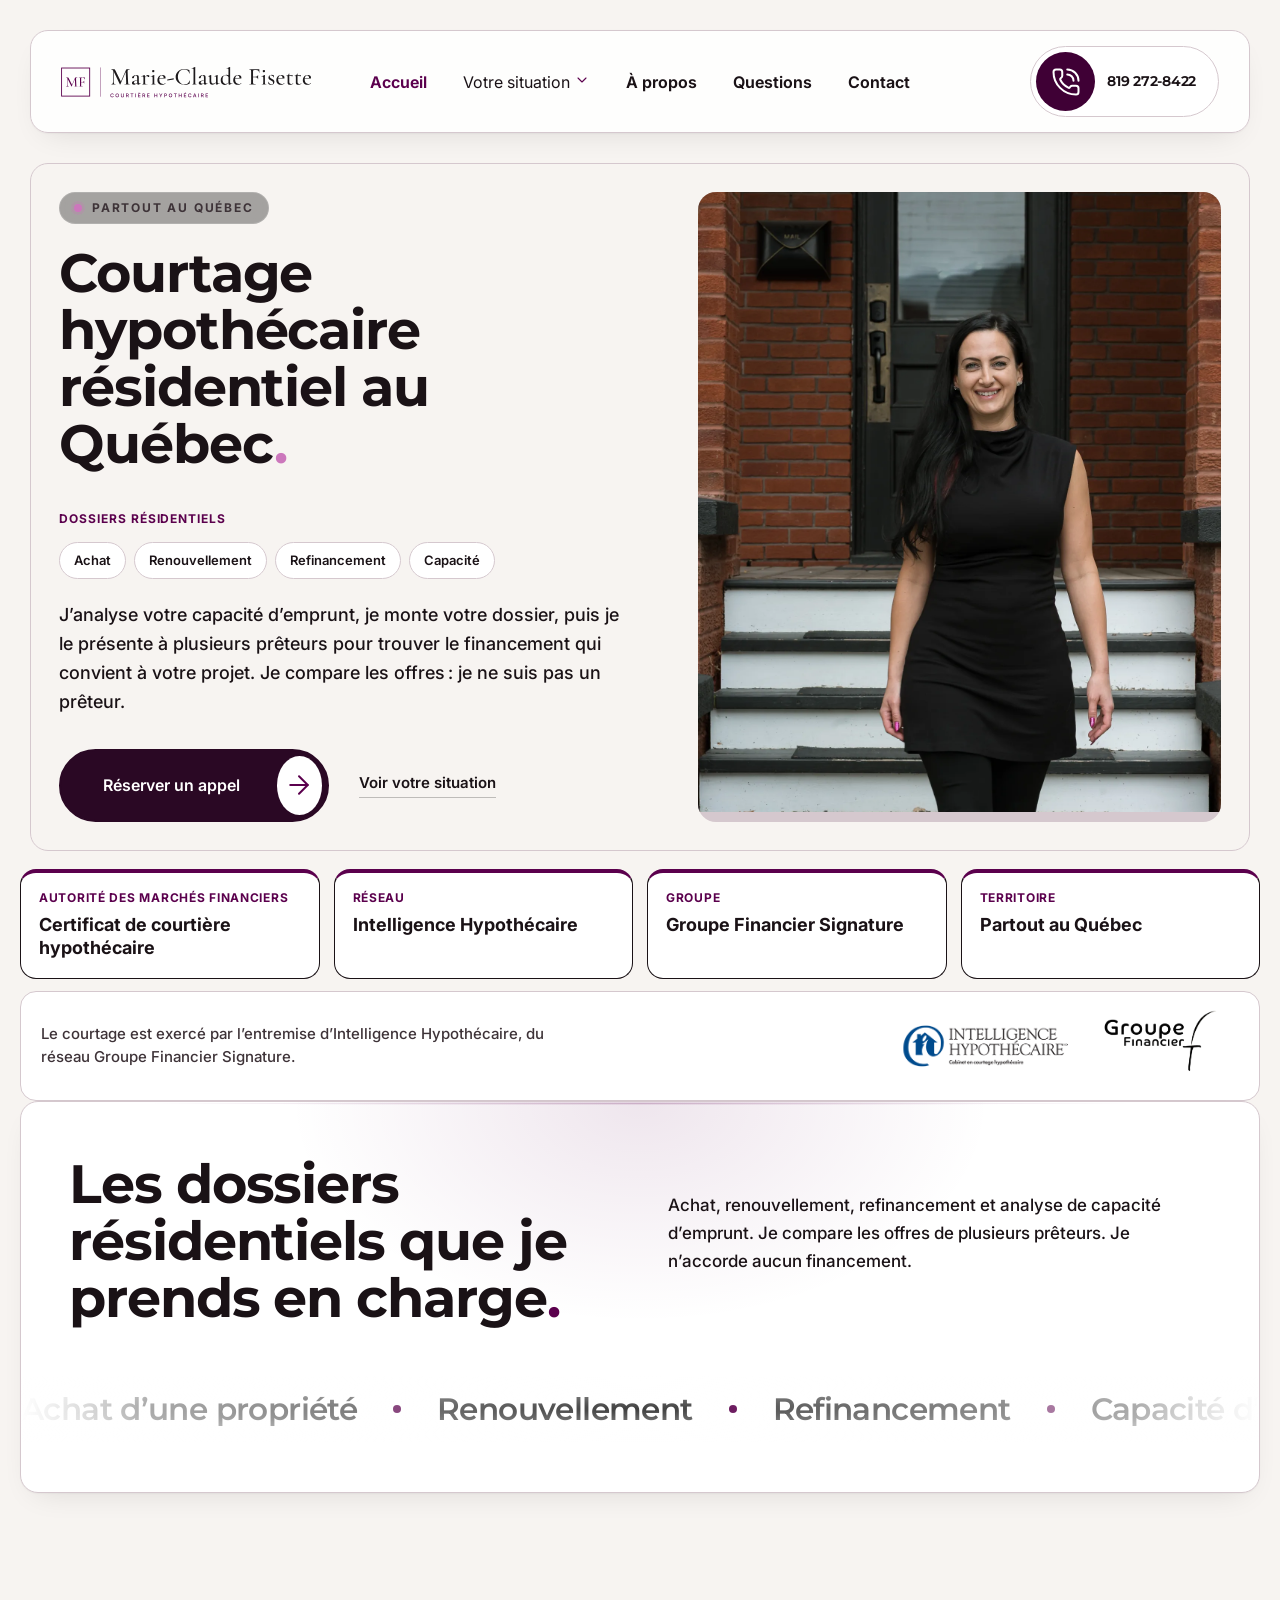
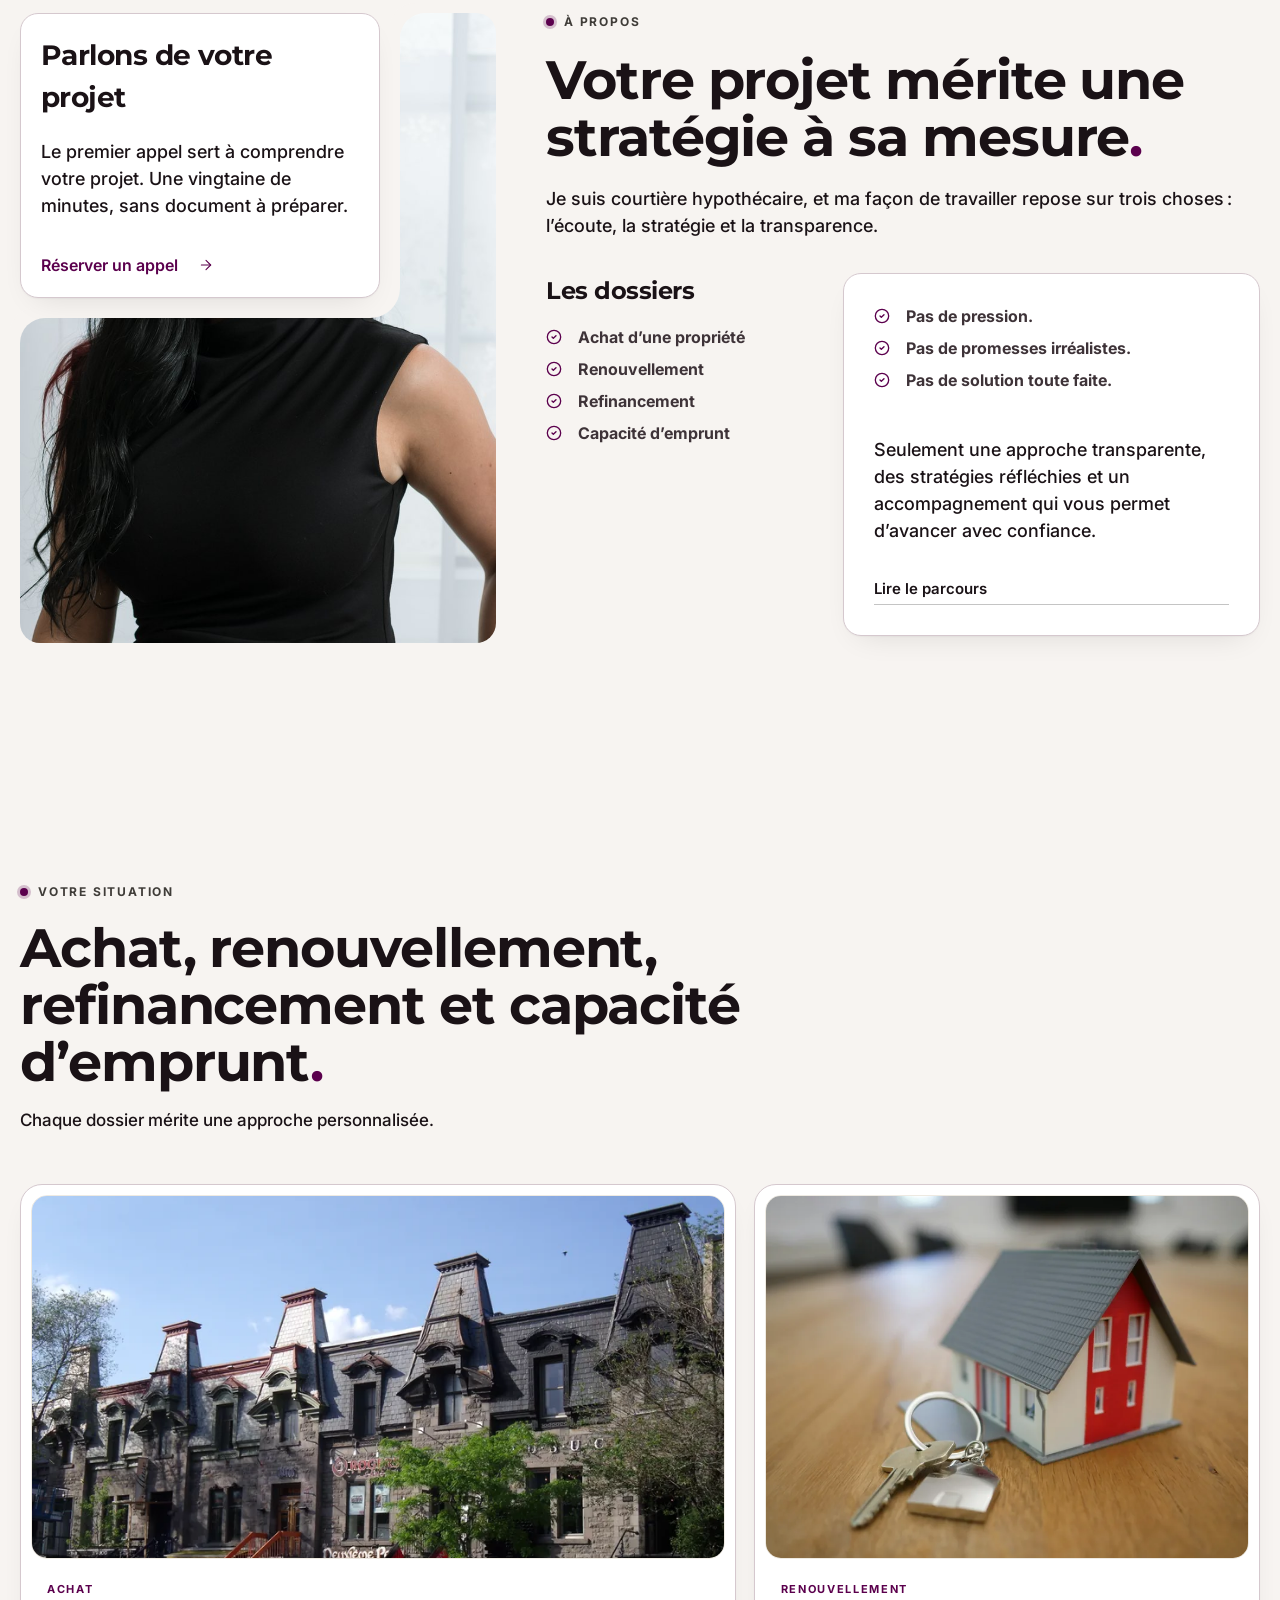
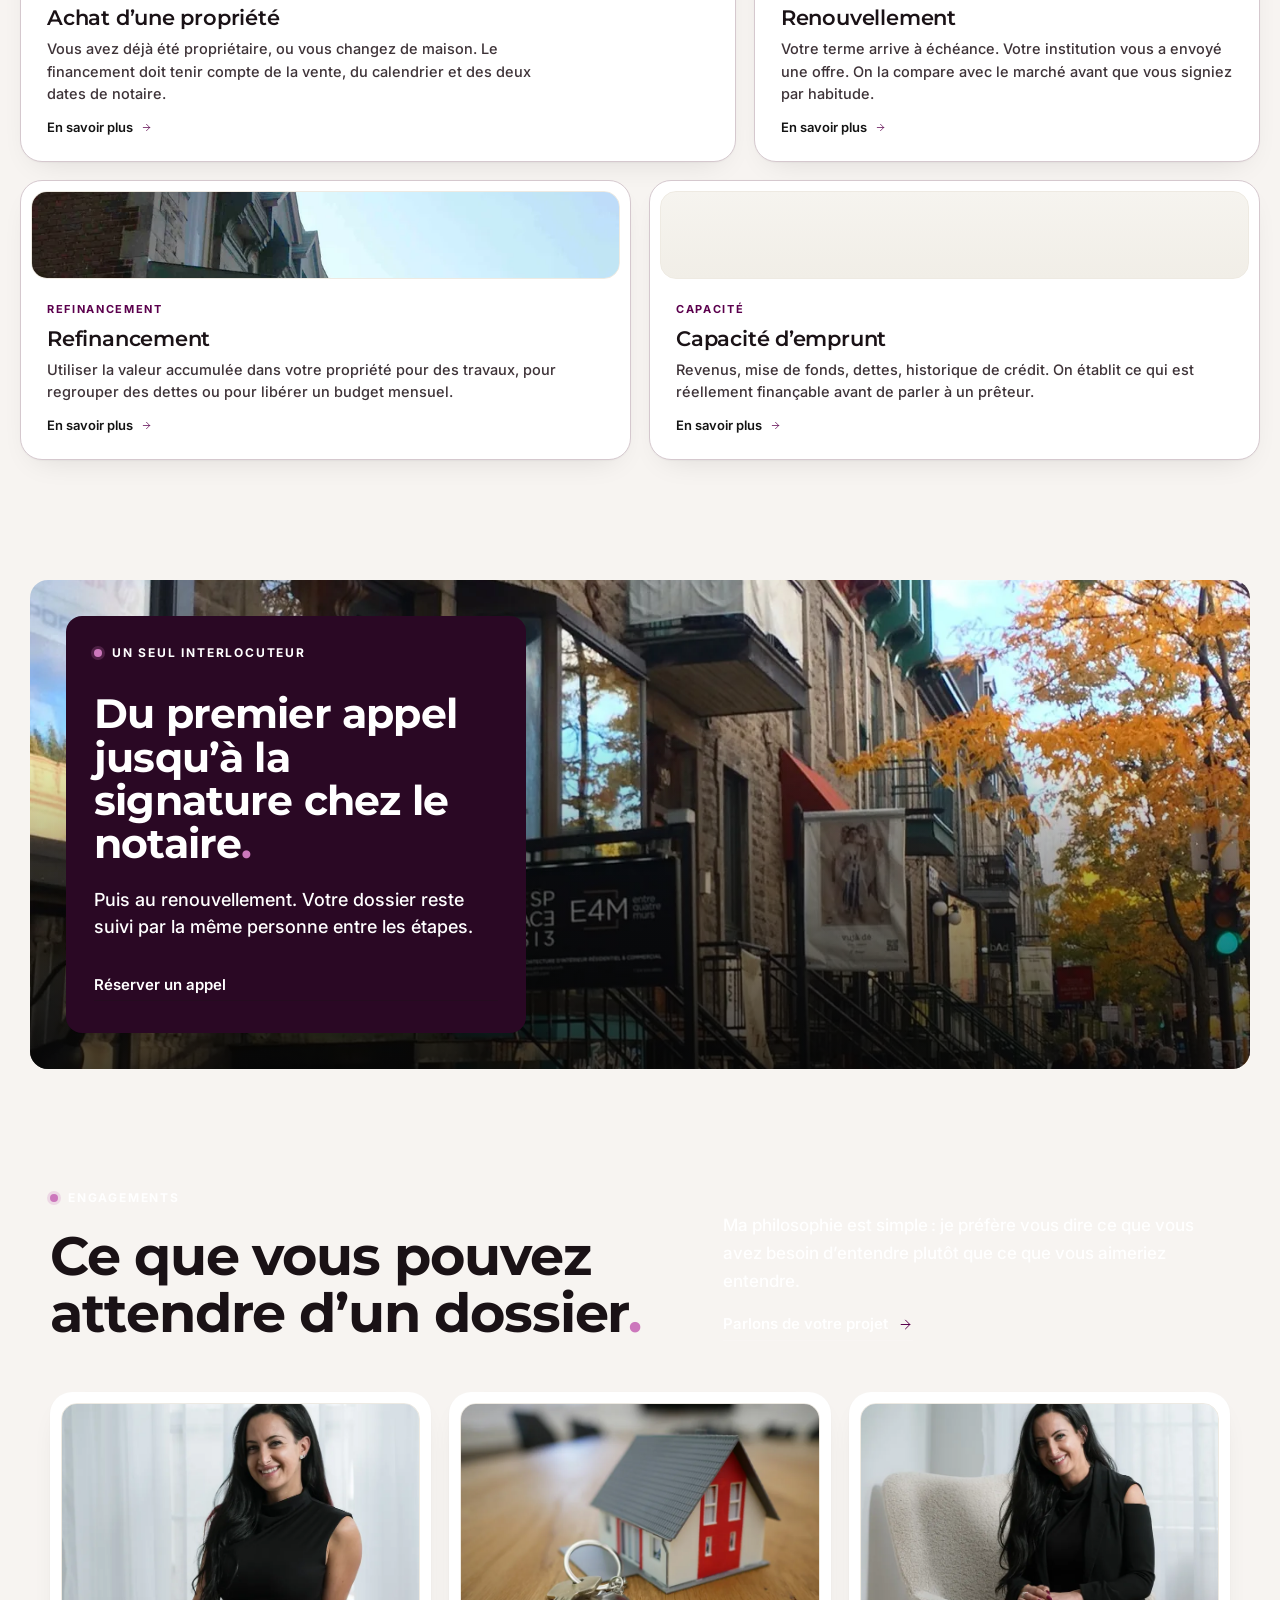
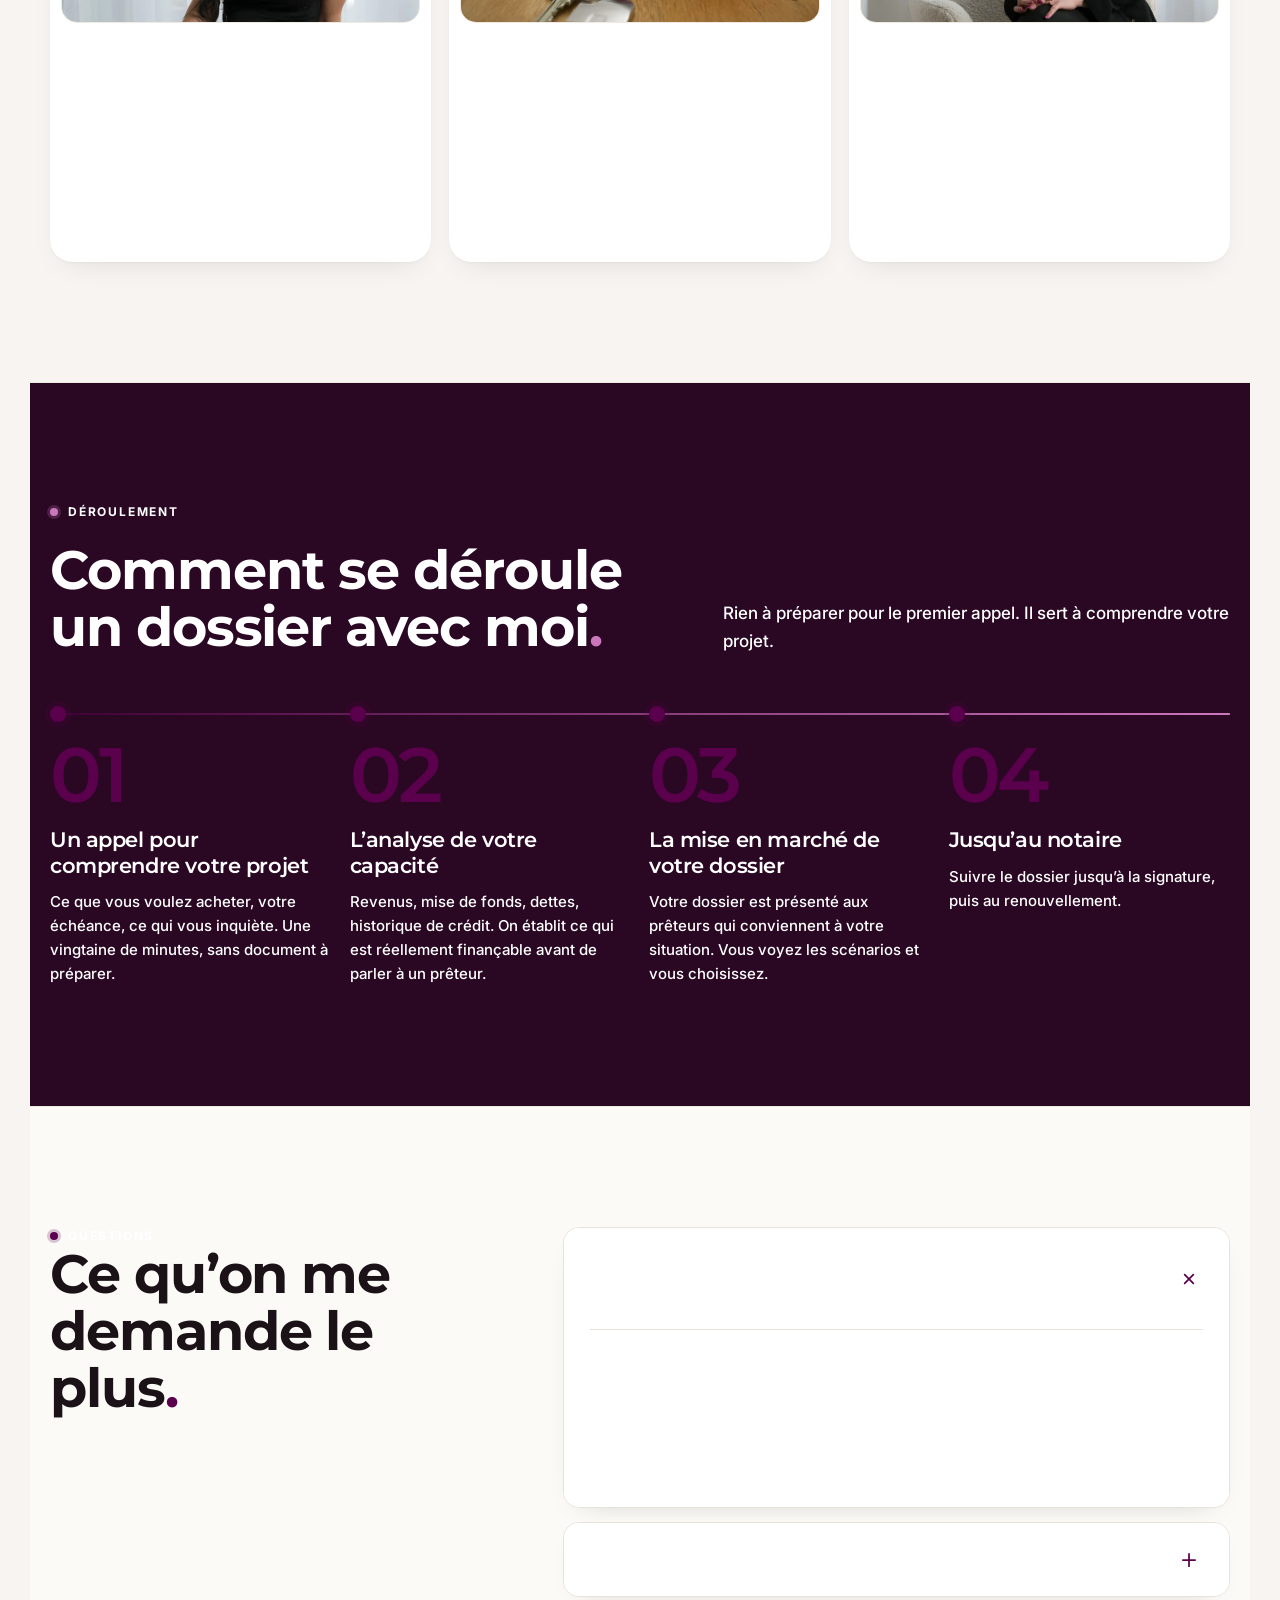
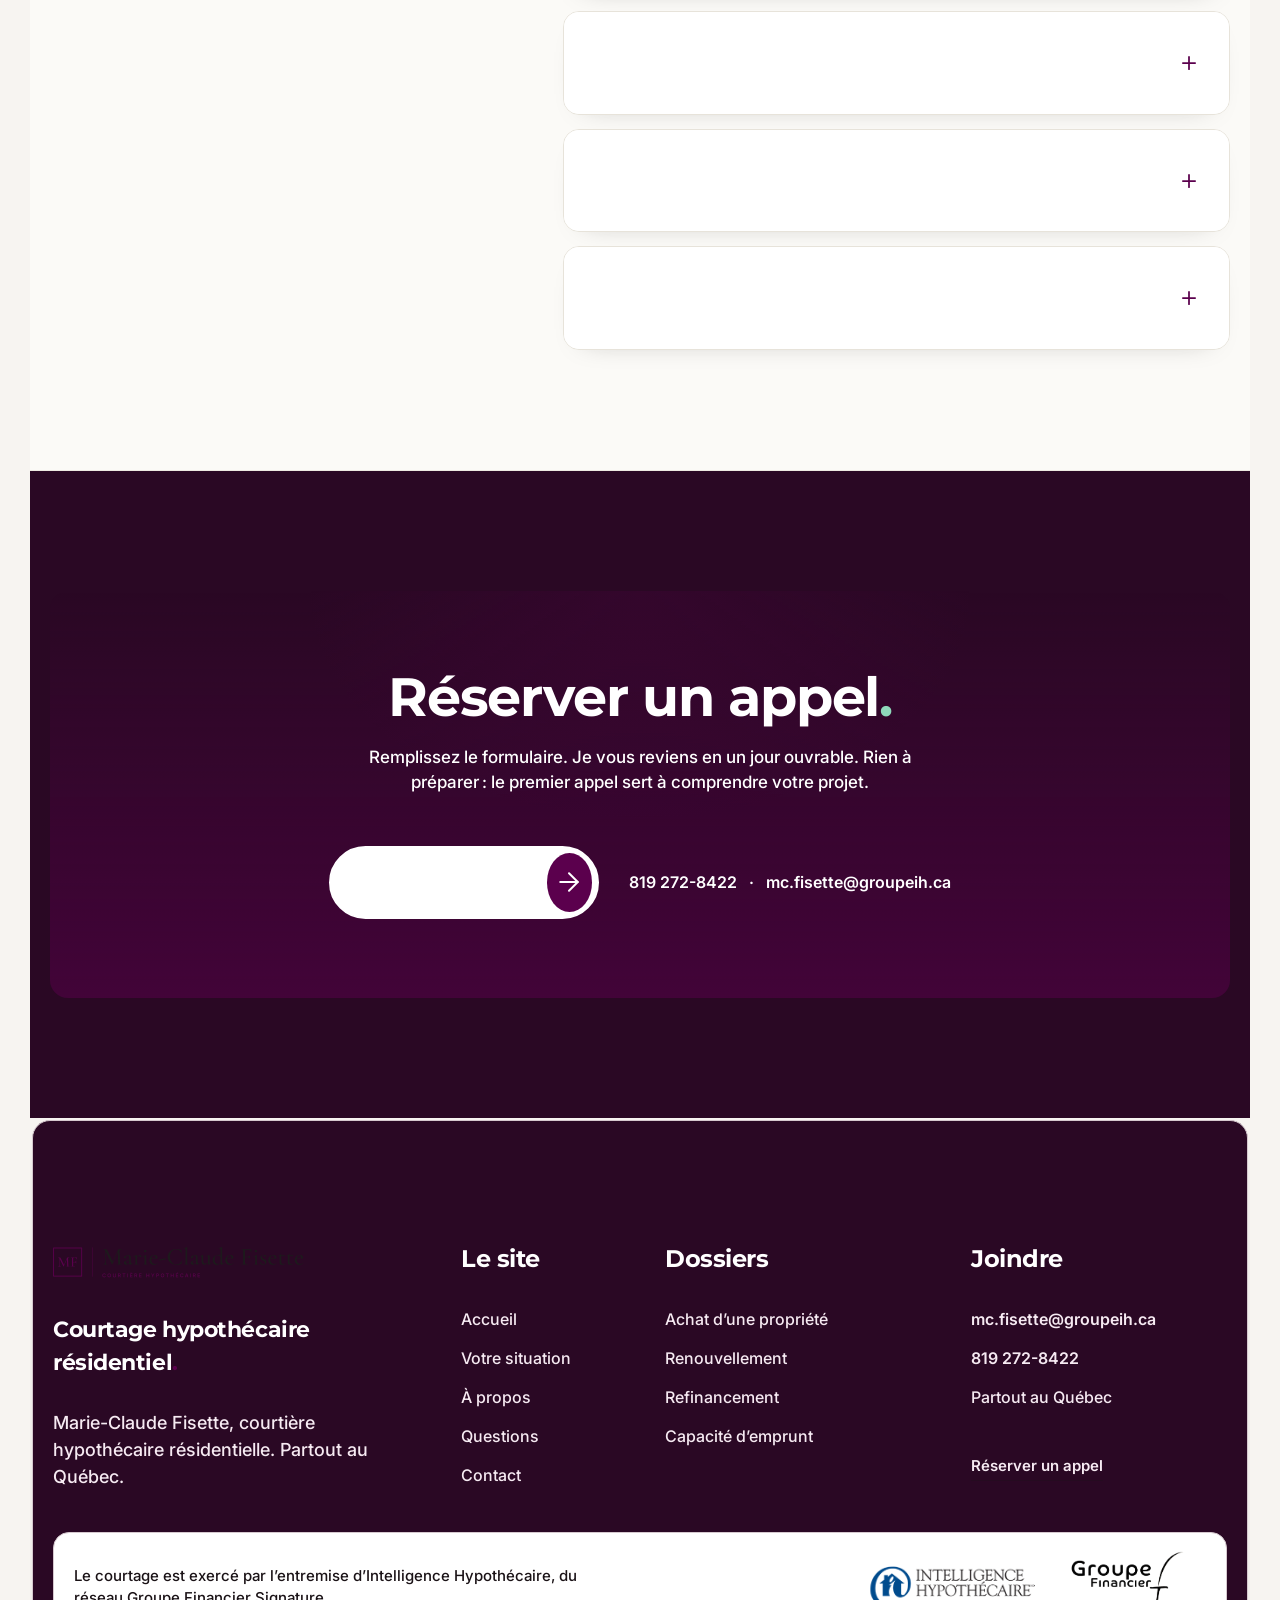
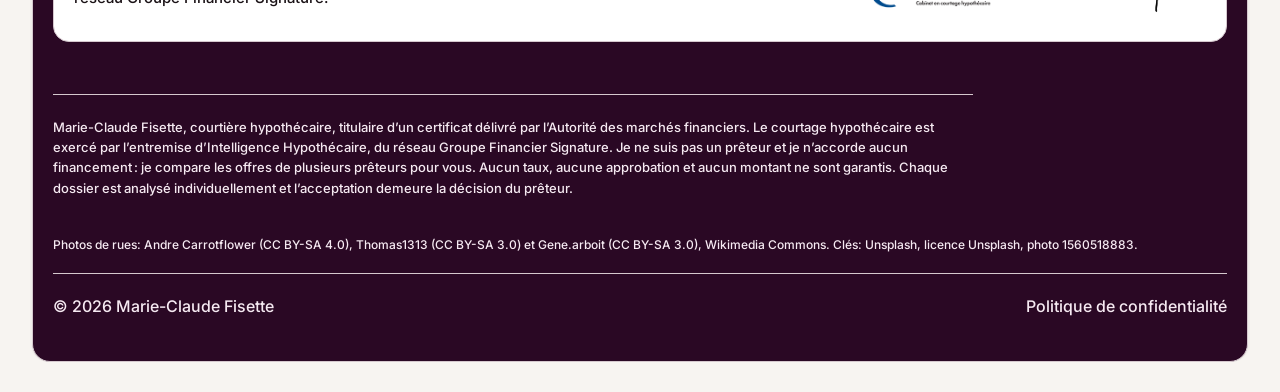
==== commit 0ca9aeef: "Photos nettes et contraste plus fort. Les portraits du 12 octobre sont en avant. Les rues de Montréa" ====
--- a/index.html
+++ b/index.html
@@ -14,12 +14,12 @@
   <meta property="og:title" content="Marie-Claude Fisette, courtage hypothécaire résidentiel au Québec">
   <meta property="og:description" content="Marie-Claude Fisette, courtière hypothécaire, accompagne les dossiers résidentiels partout au Québec : achat, renouvellement et refinancement. Elle compare plusieurs prêteurs. Elle n’est pas un prêteur.">
   <meta property="og:url" content="https://warden-ops.github.io/Marie-Claude-Fisette/">
-  <meta property="og:image" content="https://warden-ops.github.io/Marie-Claude-Fisette/assets/img/mcf/mcf-0042-2-1400.jpg">
+  <meta property="og:image" content="https://warden-ops.github.io/Marie-Claude-Fisette/assets/img/mcf/mcf-close-1400.jpg">
   <meta name="twitter:card" content="summary_large_image">
   <meta name="twitter:title" content="Marie-Claude Fisette, courtage hypothécaire résidentiel au Québec">
   <meta name="twitter:description" content="Marie-Claude Fisette, courtière hypothécaire, accompagne les dossiers résidentiels partout au Québec : achat, renouvellement et refinancement. Elle compare plusieurs prêteurs. Elle n’est pas un prêteur.">
-  <meta name="twitter:image" content="https://warden-ops.github.io/Marie-Claude-Fisette/assets/img/mcf/mcf-0042-2-1400.jpg">
-  <script type="application/ld+json">{"@context":"https://schema.org","@graph":[{"@type":"ProfessionalService","@id":"https://warden-ops.github.io/Marie-Claude-Fisette/#entreprise","name":"Marie-Claude Fisette","description":"Courtière hypothécaire pour les dossiers résidentiels partout au Québec.","url":"https://warden-ops.github.io/Marie-Claude-Fisette/","telephone":"+18192728422","email":"mc.fisette@groupeih.ca","image":"https://warden-ops.github.io/Marie-Claude-Fisette/assets/img/mcf/mcf-0042-2-1400.jpg","areaServed":{"@type":"AdministrativeArea","name":"Québec"},"availableLanguage":"fr-CA"},{"@type":"WebSite","@id":"https://warden-ops.github.io/Marie-Claude-Fisette/#site","url":"https://warden-ops.github.io/Marie-Claude-Fisette/","name":"Marie-Claude Fisette","inLanguage":"fr-CA"},{"@type":"FAQPage","mainEntity":[{"@type":"Question","name":"Est-ce que vos services me coûtent quelque chose ?","acceptedAnswer":{"@type":"Answer","text":"Dans la très grande majorité des dossiers résidentiels, c’est le prêteur qui verse ma rétribution, pas vous. S’il devait y avoir des frais à votre charge dans une situation particulière, ils vous sont divulgués par écrit avant que le travail commence. Vous ne recevez jamais de facture surprise."}},{"@type":"Question","name":"Est-ce que vous prêtez l’argent ?","acceptedAnswer":{"@type":"Answer","text":"Non. Je suis courtière hypothécaire, pas un prêteur. Mon travail est de monter votre dossier et de le présenter aux prêteurs qui conviennent à votre situation, puis de vous expliquer les scénarios. La décision d’accorder le prêt appartient toujours au prêteur."}},{"@type":"Question","name":"Pouvez-vous me donner un taux tout de suite ?","acceptedAnswer":{"@type":"Answer","text":"Non, et personne ne devrait le faire de façon sérieuse. Un taux dépend de votre dossier, du type de propriété, de la mise de fonds et du moment. Je vous donne des chiffres une fois que j’ai regardé votre situation, et ils viennent avec les conditions qui les accompagnent."}},{"@type":"Question","name":"Mon crédit n’est pas parfait. Est-ce que ça vaut la peine d’appeler ?","acceptedAnswer":{"@type":"Answer","text":"Oui, et c’est souvent le meilleur moment pour appeler. Certains prêteurs lisent un historique imparfait autrement que votre institution. On vous dira franchement si un dossier ne tient pas, plutôt que de vous faire perdre des mois."}},{"@type":"Question","name":"Est-ce que vous travaillez partout au Québec ?","acceptedAnswer":{"@type":"Answer","text":"Oui. J’accompagne les dossiers résidentiels partout au Québec. La rencontre peut se faire en personne, par téléphone ou en visioconférence."}}]}]}</script>
+  <meta name="twitter:image" content="https://warden-ops.github.io/Marie-Claude-Fisette/assets/img/mcf/mcf-close-1400.jpg">
+  <script type="application/ld+json">{"@context":"https://schema.org","@graph":[{"@type":"ProfessionalService","@id":"https://warden-ops.github.io/Marie-Claude-Fisette/#entreprise","name":"Marie-Claude Fisette","description":"Courtière hypothécaire pour les dossiers résidentiels partout au Québec.","url":"https://warden-ops.github.io/Marie-Claude-Fisette/","telephone":"+18192728422","email":"mc.fisette@groupeih.ca","image":"https://warden-ops.github.io/Marie-Claude-Fisette/assets/img/mcf/mcf-close-1400.jpg","areaServed":{"@type":"AdministrativeArea","name":"Québec"},"availableLanguage":"fr-CA"},{"@type":"WebSite","@id":"https://warden-ops.github.io/Marie-Claude-Fisette/#site","url":"https://warden-ops.github.io/Marie-Claude-Fisette/","name":"Marie-Claude Fisette","inLanguage":"fr-CA"},{"@type":"FAQPage","mainEntity":[{"@type":"Question","name":"Est-ce que vos services me coûtent quelque chose ?","acceptedAnswer":{"@type":"Answer","text":"Dans la très grande majorité des dossiers résidentiels, c’est le prêteur qui verse ma rétribution, pas vous. S’il devait y avoir des frais à votre charge dans une situation particulière, ils vous sont divulgués par écrit avant que le travail commence. Vous ne recevez jamais de facture surprise."}},{"@type":"Question","name":"Est-ce que vous prêtez l’argent ?","acceptedAnswer":{"@type":"Answer","text":"Non. Je suis courtière hypothécaire, pas un prêteur. Mon travail est de monter votre dossier et de le présenter aux prêteurs qui conviennent à votre situation, puis de vous expliquer les scénarios. La décision d’accorder le prêt appartient toujours au prêteur."}},{"@type":"Question","name":"Pouvez-vous me donner un taux tout de suite ?","acceptedAnswer":{"@type":"Answer","text":"Non, et personne ne devrait le faire de façon sérieuse. Un taux dépend de votre dossier, du type de propriété, de la mise de fonds et du moment. Je vous donne des chiffres une fois que j’ai regardé votre situation, et ils viennent avec les conditions qui les accompagnent."}},{"@type":"Question","name":"Mon crédit n’est pas parfait. Est-ce que ça vaut la peine d’appeler ?","acceptedAnswer":{"@type":"Answer","text":"Oui, et c’est souvent le meilleur moment pour appeler. Certains prêteurs lisent un historique imparfait autrement que votre institution. On vous dira franchement si un dossier ne tient pas, plutôt que de vous faire perdre des mois."}},{"@type":"Question","name":"Est-ce que vous travaillez partout au Québec ?","acceptedAnswer":{"@type":"Answer","text":"Oui. J’accompagne les dossiers résidentiels partout au Québec. La rencontre peut se faire en personne, par téléphone ou en visioconférence."}}]}]}</script>
   <meta name="theme-color" content="#FBF6F2">
   <link rel="icon" href="assets/brand/favicon.svg" type="image/svg+xml">
   <link rel="apple-touch-icon" href="assets/brand/apple-touch-icon.png">
@@ -62,7 +62,7 @@
 </div></div>
 <main id="contenu">
 <div class="section-banner"><div class="banner-video-container rm-hero keep-dark">
-<picture><source media="(max-width: 767px)" srcset="assets/img/stock/maisons-montreal-800.webp" type="image/webp"><img class="rm-hero-video rm-hero-poster" src="assets/img/stock/maisons-montreal-1400.jpg" srcset="assets/img/stock/maisons-montreal-800.jpg 800w, assets/img/stock/maisons-montreal-1400.jpg 1400w" width="1400" height="933" alt="" fetchpriority="high" decoding="async"></picture>
+<figure class="mcf-hero-photo"><img src="assets/img/mcf/mcf-stoop-1400.webp" width="1400" height="2100" alt="Marie-Claude Fisette devant une maison de brique" fetchpriority="high" decoding="async"></figure>
 <div class="rm-hero-shade" aria-hidden="true"></div>
 <div class="hero-container position-relative"><div class="d-flex flex-column gspace-2">
 <div class="sub-heading rm-eyebrow animate__animated animate__fadeInDown"><i class="rm-ico rm-ico-dot" aria-hidden="true"></i><span>Partout au Québec</span></div>
@@ -89,7 +89,7 @@
 </div></div></div></div>
 <div class="section" id="a-propos"><div class="hero-container"><div class="d-flex flex-column flex-lg-row gspace-5">
 <div class="expertise-img-layout"><div class="image-container expertise-img">
-<img src="assets/img/mcf/mcf-0042-2-1400.jpg" srcset="assets/img/mcf/mcf-0042-2-800.jpg 800w, assets/img/mcf/mcf-0042-2-1400.jpg 1400w" sizes="(max-width: 900px) 100vw, 40vw" alt="Marie-Claude Fisette, courtière hypothécaire" width="1400" height="2100" loading="lazy" decoding="async" class="img-fluid">
+<img src="assets/img/mcf/mcf-close-1400.jpg" srcset="assets/img/mcf/mcf-close-800.jpg 800w, assets/img/mcf/mcf-close-1400.jpg 1400w" sizes="(max-width: 900px) 100vw, 40vw" alt="Marie-Claude Fisette, courtière hypothécaire" width="1400" height="2100" loading="lazy" decoding="async" class="img-fluid">
 <div class="expertise-layout"><div class="d-flex flex-column"><div class="card-expertise-wrapper"><div class="card card-expertise" data-anim="fadeInUp">
 <p class="rm-fs-h4">Parlons de votre projet</p>
 <p>Le premier appel sert à comprendre votre projet. Une vingtaine de minutes, sans document à préparer.</p>
@@ -108,7 +108,7 @@
 </div></div></div></div></div></div>
 <div class="section rm-bento-section" id="situations"><div class="hero-container">
 <div class="rm-bento-head" data-anim="fadeInUp"><div class="sub-heading"><i class="rm-ico rm-ico-dot" aria-hidden="true"></i><span>Votre situation</span></div><h2 class="title-heading">Achat, renouvellement, refinancement et capacité d’emprunt<span class="rm-dot">.</span></h2><p>Chaque dossier mérite une approche personnalisée.</p></div>
-<div class="bento-grid mcf-bento"><article class="bento-tile bt-a" style="--i:0"><div class="bento-visual"><picture><source type="image/webp" srcset="assets/img/stock/demenagement-800.webp 800w, assets/img/stock/demenagement-1400.webp 1400w" sizes="(max-width: 767px) 100vw, 40vw"><img class="mcf-fill" src="assets/img/stock/demenagement-1400.jpg" srcset="assets/img/stock/demenagement-800.jpg 800w, assets/img/stock/demenagement-1400.jpg 1400w" sizes="(max-width: 767px) 100vw, 40vw" alt="" width="1400" height="933" loading="lazy" decoding="async"></picture></div><div class="bento-copy"><span class="bento-tag">Achat</span><h3>Achat d’une propriété</h3><p>Vous avez déjà été propriétaire, ou vous changez de maison. Le financement doit tenir compte de la vente, du calendrier et des deux dates de notaire.</p><a class="bento-link" href="achat/">En savoir plus <i class="rm-ico" aria-hidden="true"><svg xmlns="http://www.w3.org/2000/svg" width="1em" height="1em" viewBox="0 0 24 24" fill="none" stroke="currentColor" stroke-width="1.6" stroke-linecap="round" stroke-linejoin="round" aria-hidden="true"><path d="M5 12h14"></path><path d="m12 5 7 7-7 7"></path></svg></i></a></div></article><article class="bento-tile bt-b" style="--i:1"><div class="bento-visual"><picture><source type="image/webp" srcset="assets/img/stock/signature-documents-800.webp 800w, assets/img/stock/signature-documents-1400.webp 1400w" sizes="(max-width: 767px) 100vw, 40vw"><img class="mcf-fill" src="assets/img/stock/signature-documents-1400.jpg" srcset="assets/img/stock/signature-documents-800.jpg 800w, assets/img/stock/signature-documents-1400.jpg 1400w" sizes="(max-width: 767px) 100vw, 40vw" alt="" width="1400" height="935" loading="lazy" decoding="async"></picture></div><div class="bento-copy"><span class="bento-tag">Renouvellement</span><h3>Renouvellement</h3><p>Votre terme arrive à échéance. Votre institution vous a envoyé une offre. On la compare avec le marché avant que vous signiez par habitude.</p><a class="bento-link" href="renouvellement/">En savoir plus <i class="rm-ico" aria-hidden="true"><svg xmlns="http://www.w3.org/2000/svg" width="1em" height="1em" viewBox="0 0 24 24" fill="none" stroke="currentColor" stroke-width="1.6" stroke-linecap="round" stroke-linejoin="round" aria-hidden="true"><path d="M5 12h14"></path><path d="m12 5 7 7-7 7"></path></svg></i></a></div></article><article class="bento-tile bt-c" style="--i:2"><div class="bento-visual"><picture><source type="image/webp" srcset="assets/img/stock/cles-maison-800.webp 800w, assets/img/stock/cles-maison-1400.webp 1400w" sizes="(max-width: 767px) 100vw, 40vw"><img class="mcf-fill" src="assets/img/stock/cles-maison-1400.jpg" srcset="assets/img/stock/cles-maison-800.jpg 800w, assets/img/stock/cles-maison-1400.jpg 1400w" sizes="(max-width: 767px) 100vw, 40vw" alt="" width="1400" height="934" loading="lazy" decoding="async"></picture></div><div class="bento-copy"><span class="bento-tag">Refinancement</span><h3>Refinancement</h3><p>Utiliser la valeur accumulée dans votre propriété pour des travaux, pour regrouper des dettes ou pour libérer un budget mensuel.</p><a class="bento-link" href="refinancement/">En savoir plus <i class="rm-ico" aria-hidden="true"><svg xmlns="http://www.w3.org/2000/svg" width="1em" height="1em" viewBox="0 0 24 24" fill="none" stroke="currentColor" stroke-width="1.6" stroke-linecap="round" stroke-linejoin="round" aria-hidden="true"><path d="M5 12h14"></path><path d="m12 5 7 7-7 7"></path></svg></i></a></div></article><article class="bento-tile bt-d" style="--i:3"><div class="bento-visual"><picture><source type="image/webp" srcset="assets/img/mcf/mcf-0192-800.webp 800w, assets/img/mcf/mcf-0192-1400.webp 1400w" sizes="(max-width: 767px) 100vw, 40vw"><img class="mcf-fill" src="assets/img/mcf/mcf-0192-1400.jpg" srcset="assets/img/mcf/mcf-0192-800.jpg 800w, assets/img/mcf/mcf-0192-1400.jpg 1400w" sizes="(max-width: 767px) 100vw, 40vw" alt="" width="1400" height="2100" loading="lazy" decoding="async"></picture></div><div class="bento-copy"><span class="bento-tag">Capacité</span><h3>Capacité d’emprunt</h3><p>Revenus, mise de fonds, dettes, historique de crédit. On établit ce qui est réellement finançable avant de parler à un prêteur.</p><a class="bento-link" href="capacite-emprunt/">En savoir plus <i class="rm-ico" aria-hidden="true"><svg xmlns="http://www.w3.org/2000/svg" width="1em" height="1em" viewBox="0 0 24 24" fill="none" stroke="currentColor" stroke-width="1.6" stroke-linecap="round" stroke-linejoin="round" aria-hidden="true"><path d="M5 12h14"></path><path d="m12 5 7 7-7 7"></path></svg></i></a></div></article></div>
+<div class="bento-grid mcf-bento"><article class="bento-tile bt-a" style="--i:0"><div class="bento-visual"><picture><source type="image/webp" srcset="assets/img/stock/saint-denis-800.webp 800w, assets/img/stock/saint-denis-1400.webp 1400w" sizes="(max-width: 767px) 100vw, 40vw"><img class="mcf-fill" src="assets/img/stock/saint-denis-1400.jpg" srcset="assets/img/stock/saint-denis-800.jpg 800w, assets/img/stock/saint-denis-1400.jpg 1400w" sizes="(max-width: 767px) 100vw, 40vw" alt="" width="1400" height="933" loading="lazy" decoding="async"></picture></div><div class="bento-copy"><span class="bento-tag">Achat</span><h3>Achat d’une propriété</h3><p>Vous avez déjà été propriétaire, ou vous changez de maison. Le financement doit tenir compte de la vente, du calendrier et des deux dates de notaire.</p><a class="bento-link" href="achat/">En savoir plus <i class="rm-ico" aria-hidden="true"><svg xmlns="http://www.w3.org/2000/svg" width="1em" height="1em" viewBox="0 0 24 24" fill="none" stroke="currentColor" stroke-width="1.6" stroke-linecap="round" stroke-linejoin="round" aria-hidden="true"><path d="M5 12h14"></path><path d="m12 5 7 7-7 7"></path></svg></i></a></div></article><article class="bento-tile bt-b" style="--i:1"><div class="bento-visual"><picture><source type="image/webp" srcset="assets/img/stock/cles-800.webp 800w, assets/img/stock/cles-1400.webp 1400w" sizes="(max-width: 767px) 100vw, 40vw"><img class="mcf-fill" src="assets/img/stock/cles-1400.jpg" srcset="assets/img/stock/cles-800.jpg 800w, assets/img/stock/cles-1400.jpg 1400w" sizes="(max-width: 767px) 100vw, 40vw" alt="" width="1400" height="935" loading="lazy" decoding="async"></picture></div><div class="bento-copy"><span class="bento-tag">Renouvellement</span><h3>Renouvellement</h3><p>Votre terme arrive à échéance. Votre institution vous a envoyé une offre. On la compare avec le marché avant que vous signiez par habitude.</p><a class="bento-link" href="renouvellement/">En savoir plus <i class="rm-ico" aria-hidden="true"><svg xmlns="http://www.w3.org/2000/svg" width="1em" height="1em" viewBox="0 0 24 24" fill="none" stroke="currentColor" stroke-width="1.6" stroke-linecap="round" stroke-linejoin="round" aria-hidden="true"><path d="M5 12h14"></path><path d="m12 5 7 7-7 7"></path></svg></i></a></div></article><article class="bento-tile bt-c" style="--i:2"><div class="bento-visual"><picture><source type="image/webp" srcset="assets/img/stock/rue-coloree-800.webp 800w, assets/img/stock/rue-coloree-1400.webp 1400w" sizes="(max-width: 767px) 100vw, 40vw"><img class="mcf-fill" src="assets/img/stock/rue-coloree-1400.jpg" srcset="assets/img/stock/rue-coloree-800.jpg 800w, assets/img/stock/rue-coloree-1400.jpg 1400w" sizes="(max-width: 767px) 100vw, 40vw" alt="" width="1400" height="934" loading="lazy" decoding="async"></picture></div><div class="bento-copy"><span class="bento-tag">Refinancement</span><h3>Refinancement</h3><p>Utiliser la valeur accumulée dans votre propriété pour des travaux, pour regrouper des dettes ou pour libérer un budget mensuel.</p><a class="bento-link" href="refinancement/">En savoir plus <i class="rm-ico" aria-hidden="true"><svg xmlns="http://www.w3.org/2000/svg" width="1em" height="1em" viewBox="0 0 24 24" fill="none" stroke="currentColor" stroke-width="1.6" stroke-linecap="round" stroke-linejoin="round" aria-hidden="true"><path d="M5 12h14"></path><path d="m12 5 7 7-7 7"></path></svg></i></a></div></article><article class="bento-tile bt-d" style="--i:3"><div class="bento-visual"><picture><source type="image/webp" srcset="assets/img/mcf/mcf-stoop-800.webp 800w, assets/img/mcf/mcf-stoop-1400.webp 1400w" sizes="(max-width: 767px) 100vw, 40vw"><img class="mcf-fill" src="assets/img/mcf/mcf-stoop-1400.jpg" srcset="assets/img/mcf/mcf-stoop-800.jpg 800w, assets/img/mcf/mcf-stoop-1400.jpg 1400w" sizes="(max-width: 767px) 100vw, 40vw" alt="" width="1400" height="2100" loading="lazy" decoding="async"></picture></div><div class="bento-copy"><span class="bento-tag">Capacité</span><h3>Capacité d’emprunt</h3><p>Revenus, mise de fonds, dettes, historique de crédit. On établit ce qui est réellement finançable avant de parler à un prêteur.</p><a class="bento-link" href="capacite-emprunt/">En savoir plus <i class="rm-ico" aria-hidden="true"><svg xmlns="http://www.w3.org/2000/svg" width="1em" height="1em" viewBox="0 0 24 24" fill="none" stroke="currentColor" stroke-width="1.6" stroke-linecap="round" stroke-linejoin="round" aria-hidden="true"><path d="M5 12h14"></path><path d="m12 5 7 7-7 7"></path></svg></i></a></div></article></div>
 </div></div>
 <div class="section-guide keep-dark"><div class="guide-banner"><div class="hero-container"><div class="guide-content" data-anim="fadeInUp">
 <div class="sub-heading"><i class="rm-ico rm-ico-dot" aria-hidden="true"></i><span>Un seul interlocuteur</span></div>
@@ -120,9 +120,9 @@
 <div class="rm-why-head"><div class="d-flex flex-column gspace-2" data-anim="fadeInUp"><div class="sub-heading"><i class="rm-ico rm-ico-dot" aria-hidden="true"></i><span>Engagements</span></div><h2 class="title-heading">Ce que vous pouvez attendre d’un dossier<span class="rm-dot">.</span></h2></div>
 <div class="rm-why-intro" data-anim="fadeInUp" data-delay="80"><p>Ma philosophie est simple : je préfère vous dire ce que vous avez besoin d’entendre plutôt que ce que vous aimeriez entendre.</p>
 <a href="contact/" class="rm-arrow-link">Parlons de votre projet <i class="rm-ico" aria-hidden="true"><svg xmlns="http://www.w3.org/2000/svg" width="1em" height="1em" viewBox="0 0 24 24" fill="none" stroke="currentColor" stroke-width="1.6" stroke-linecap="round" stroke-linejoin="round" aria-hidden="true"><path d="M5 12h14"></path><path d="m12 5 7 7-7 7"></path></svg></i></a></div></div>
-<div class="rm-why-grid"><article class="rm-why-card" style="--i:0"><div class="rm-why-visual"><picture><source type="image/webp" srcset="assets/img/mcf/mcf-0068-2-800.webp 800w, assets/img/mcf/mcf-0068-2-1400.webp 1400w" sizes="(max-width: 900px) 100vw, 30vw"><img class="mcf-fill" src="assets/img/mcf/mcf-0068-2-1400.jpg" srcset="assets/img/mcf/mcf-0068-2-800.jpg 800w, assets/img/mcf/mcf-0068-2-1400.jpg 1400w" sizes="(max-width: 900px) 100vw, 30vw" alt="Marie-Claude Fisette, courtière hypothécaire" width="1400" height="2100" loading="lazy" decoding="async"></picture></div><div class="rm-why-copy"><span class="rm-why-num">01</span><h3>Le portrait avant les chiffres</h3><p>Je ne parle pas de taux au premier appel. Je regarde d’abord vos revenus, votre mise de fonds, vos dettes et votre échéance. Un chiffre sans contexte ne vous sert à rien.</p></div></article><article class="rm-why-card" style="--i:1"><div class="rm-why-visual"><picture><source type="image/webp" srcset="assets/img/stock/signature-documents-800.webp 800w, assets/img/stock/signature-documents-1400.webp 1400w" sizes="(max-width: 900px) 100vw, 30vw"><img class="mcf-fill" src="assets/img/stock/signature-documents-1400.jpg" srcset="assets/img/stock/signature-documents-800.jpg 800w, assets/img/stock/signature-documents-1400.jpg 1400w" sizes="(max-width: 900px) 100vw, 30vw" alt="Signature de documents hypothécaires" width="1400" height="935" loading="lazy" decoding="async"></picture></div><div class="rm-why-copy"><span class="rm-why-num">02</span><h3>Un non clair plutôt qu’un peut-être</h3><p>Si votre dossier ne tient pas maintenant, on vous le dit, et on vous explique ce qui devrait changer pour qu’il tienne. Vous perdez une conversation au lieu de plusieurs mois.</p></div></article><article class="rm-why-card" style="--i:2"><div class="rm-why-visual"><picture><source type="image/webp" srcset="assets/img/mcf/mcf-0082-2-800.webp 800w, assets/img/mcf/mcf-0082-2-1400.webp 1400w" sizes="(max-width: 900px) 100vw, 30vw"><img class="mcf-fill" src="assets/img/mcf/mcf-0082-2-1400.jpg" srcset="assets/img/mcf/mcf-0082-2-800.jpg 800w, assets/img/mcf/mcf-0082-2-1400.jpg 1400w" sizes="(max-width: 900px) 100vw, 30vw" alt="Marie-Claude Fisette assise dans son bureau" width="1400" height="2213" loading="lazy" decoding="async"></picture></div><div class="rm-why-copy"><span class="rm-why-num">03</span><h3>Votre dossier reste suivi par la même personne</h3><p>Du premier appel jusqu’à la signature chez le notaire, puis au renouvellement. Votre dossier reste suivi par la même personne entre les étapes.</p></div></article></div>
+<div class="rm-why-grid"><article class="rm-why-card" style="--i:0"><div class="rm-why-visual"><picture><source type="image/webp" srcset="assets/img/mcf/mcf-stool-800.webp 800w, assets/img/mcf/mcf-stool-1400.webp 1400w" sizes="(max-width: 900px) 100vw, 30vw"><img class="mcf-fill" src="assets/img/mcf/mcf-stool-1400.jpg" srcset="assets/img/mcf/mcf-stool-800.jpg 800w, assets/img/mcf/mcf-stool-1400.jpg 1400w" sizes="(max-width: 900px) 100vw, 30vw" alt="Marie-Claude Fisette, courtière hypothécaire" width="1400" height="2100" loading="lazy" decoding="async"></picture></div><div class="rm-why-copy"><span class="rm-why-num">01</span><h3>Le portrait avant les chiffres</h3><p>Je ne parle pas de taux au premier appel. Je regarde d’abord vos revenus, votre mise de fonds, vos dettes et votre échéance. Un chiffre sans contexte ne vous sert à rien.</p></div></article><article class="rm-why-card" style="--i:1"><div class="rm-why-visual"><picture><source type="image/webp" srcset="assets/img/stock/cles-800.webp 800w, assets/img/stock/cles-1400.webp 1400w" sizes="(max-width: 900px) 100vw, 30vw"><img class="mcf-fill" src="assets/img/stock/cles-1400.jpg" srcset="assets/img/stock/cles-800.jpg 800w, assets/img/stock/cles-1400.jpg 1400w" sizes="(max-width: 900px) 100vw, 30vw" alt="Clés posées devant une maquette de maison" width="1400" height="935" loading="lazy" decoding="async"></picture></div><div class="rm-why-copy"><span class="rm-why-num">02</span><h3>Un non clair plutôt qu’un peut-être</h3><p>Si votre dossier ne tient pas maintenant, on vous le dit, et on vous explique ce qui devrait changer pour qu’il tienne. Vous perdez une conversation au lieu de plusieurs mois.</p></div></article><article class="rm-why-card" style="--i:2"><div class="rm-why-visual"><picture><source type="image/webp" srcset="assets/img/mcf/mcf-chair-800.webp 800w, assets/img/mcf/mcf-chair-1400.webp 1400w" sizes="(max-width: 900px) 100vw, 30vw"><img class="mcf-fill" src="assets/img/mcf/mcf-chair-1400.jpg" srcset="assets/img/mcf/mcf-chair-800.jpg 800w, assets/img/mcf/mcf-chair-1400.jpg 1400w" sizes="(max-width: 900px) 100vw, 30vw" alt="Marie-Claude Fisette, courtière hypothécaire" width="1400" height="2213" loading="lazy" decoding="async"></picture></div><div class="rm-why-copy"><span class="rm-why-num">03</span><h3>Votre dossier reste suivi par la même personne</h3><p>Du premier appel jusqu’à la signature chez le notaire, puis au renouvellement. Votre dossier reste suivi par la même personne entre les étapes.</p></div></article></div>
 </div></div>
-<div class="section rm-method" id="deroulement"><div class="hero-container">
+<div class="section rm-method mcf-deep" id="deroulement"><div class="hero-container">
 <div class="rm-why-head"><div class="d-flex flex-column gspace-2" data-anim="fadeInUp"><div class="sub-heading"><i class="rm-ico rm-ico-dot" aria-hidden="true"></i><span>Déroulement</span></div><h2 class="title-heading">Comment se déroule un dossier avec moi<span class="rm-dot">.</span></h2></div>
 <div class="rm-why-intro" data-anim="fadeInUp"><p>Rien à préparer pour le premier appel. Il sert à comprendre votre projet.</p></div></div>
 <ol class="rm-timeline"><span class="rm-tl-line" aria-hidden="true"><i></i></span><li class="rm-tl-step" style="--i:0"><span class="rm-tl-dot" aria-hidden="true"></span><span class="rm-tl-num" aria-hidden="true">01</span><h3>Un appel pour comprendre votre projet</h3><p>Ce que vous voulez acheter, votre échéance, ce qui vous inquiète. Une vingtaine de minutes, sans document à préparer.</p></li><li class="rm-tl-step" style="--i:1"><span class="rm-tl-dot" aria-hidden="true"></span><span class="rm-tl-num" aria-hidden="true">02</span><h3>L’analyse de votre capacité</h3><p>Revenus, mise de fonds, dettes, historique de crédit. On établit ce qui est réellement finançable avant de parler à un prêteur.</p></li><li class="rm-tl-step" style="--i:2"><span class="rm-tl-dot" aria-hidden="true"></span><span class="rm-tl-num" aria-hidden="true">03</span><h3>La mise en marché de votre dossier</h3><p>Votre dossier est présenté aux prêteurs qui conviennent à votre situation. Vous voyez les scénarios et vous choisissez.</p></li><li class="rm-tl-step" style="--i:3"><span class="rm-tl-dot" aria-hidden="true"></span><span class="rm-tl-num" aria-hidden="true">04</span><h3>Jusqu’au notaire</h3><p>Suivre le dossier jusqu’à la signature, puis au renouvellement.</p></li></ol>
@@ -131,7 +131,7 @@
 <div class="col col-lg-5"><div class="faq-title-container" data-anim="fadeInUp"><div class="sub-heading"><i class="rm-ico rm-ico-dot" aria-hidden="true"></i><span>Questions</span></div><h2 class="title-heading">Ce qu’on me demande le plus<span class="rm-dot">.</span></h2></div></div>
 <div class="col col-lg-7"><div class="d-flex flex-column"><div class="accordion" id="faqAccordion"><div class="accordion-item"><h3 class="accordion-header"><button class="accordion-button" type="button" aria-expanded="true" aria-controls="faq-0">Est-ce que vos services me coûtent quelque chose ?</button></h3><div id="faq-0" class="accordion-collapse collapse show"><div class="accordion-body"><div class="accordion-spacer"></div><p>Dans la très grande majorité des dossiers résidentiels, c’est le prêteur qui verse ma rétribution, pas vous. S’il devait y avoir des frais à votre charge dans une situation particulière, ils vous sont divulgués par écrit avant que le travail commence. Vous ne recevez jamais de facture surprise.</p></div></div></div><div class="accordion-item"><h3 class="accordion-header"><button class="accordion-button collapsed" type="button" aria-expanded="false" aria-controls="faq-1">Est-ce que vous prêtez l’argent ?</button></h3><div id="faq-1" class="accordion-collapse collapse"><div class="accordion-body"><div class="accordion-spacer"></div><p>Non. Je suis courtière hypothécaire, pas un prêteur. Mon travail est de monter votre dossier et de le présenter aux prêteurs qui conviennent à votre situation, puis de vous expliquer les scénarios. La décision d’accorder le prêt appartient toujours au prêteur.</p></div></div></div><div class="accordion-item"><h3 class="accordion-header"><button class="accordion-button collapsed" type="button" aria-expanded="false" aria-controls="faq-2">Pouvez-vous me donner un taux tout de suite ?</button></h3><div id="faq-2" class="accordion-collapse collapse"><div class="accordion-body"><div class="accordion-spacer"></div><p>Non, et personne ne devrait le faire de façon sérieuse. Un taux dépend de votre dossier, du type de propriété, de la mise de fonds et du moment. Je vous donne des chiffres une fois que j’ai regardé votre situation, et ils viennent avec les conditions qui les accompagnent.</p></div></div></div><div class="accordion-item"><h3 class="accordion-header"><button class="accordion-button collapsed" type="button" aria-expanded="false" aria-controls="faq-3">Mon crédit n’est pas parfait. Est-ce que ça vaut la peine d’appeler ?</button></h3><div id="faq-3" class="accordion-collapse collapse"><div class="accordion-body"><div class="accordion-spacer"></div><p>Oui, et c’est souvent le meilleur moment pour appeler. Certains prêteurs lisent un historique imparfait autrement que votre institution. On vous dira franchement si un dossier ne tient pas, plutôt que de vous faire perdre des mois.</p></div></div></div><div class="accordion-item"><h3 class="accordion-header"><button class="accordion-button collapsed" type="button" aria-expanded="false" aria-controls="faq-4">Est-ce que vous travaillez partout au Québec ?</button></h3><div id="faq-4" class="accordion-collapse collapse"><div class="accordion-body"><div class="accordion-spacer"></div><p>Oui. J’accompagne les dossiers résidentiels partout au Québec. La rencontre peut se faire en personne, par téléphone ou en visioconférence.</p></div></div></div></div></div></div>
 </div></div></section>
-<div class="section"><div class="hero-container"><div class="newsletter-wrapper rm-cta keep-dark"><div class="newsletter-layout"><div class="spacer"></div>
+<div class="section mcf-deep"><div class="hero-container"><div class="newsletter-wrapper rm-cta keep-dark"><div class="newsletter-layout"><div class="spacer"></div>
 <div class="d-flex flex-column gspace-5 position-relative z-2 align-items-center">
 <div class="d-flex flex-column gspace-2" data-anim="fadeInLeft"><h2 class="title-heading">Réserver un appel<span class="rm-dot">.</span></h2><p>Remplissez le formulaire. Je vous reviens en un jour ouvrable. Rien à préparer : le premier appel sert à comprendre votre projet.</p></div>
 <div class="d-flex flex-md-row flex-column align-items-center gspace-3" data-anim="fadeInUp">
@@ -159,7 +159,7 @@
 </ul><a class="rm-text-link" href="contact/">Réserver un appel</a></div></div>
 </div>
 <div class="mcf-network mcf-network--footer"><p>Le courtage est exercé par l’entremise d’Intelligence Hypothécaire, du réseau Groupe Financier Signature.</p><div class="mcf-network-logos"><img src="assets/brand/logo-intelligence-hypothecaire.png" alt="Intelligence Hypothécaire, cabinet en courtage hypothécaire" width="280" height="86"><img class="mcf-logo-gfs" src="assets/brand/logo-groupe-financier-signature.png" alt="Groupe Financier Signature" width="220" height="116"></div></div><div class="mcf-legal"><p>Marie-Claude Fisette, courtière hypothécaire, titulaire d’un certificat délivré par l’Autorité des marchés financiers. Le courtage hypothécaire est exercé par l’entremise d’Intelligence Hypothécaire, du réseau Groupe Financier Signature. Je ne suis pas un prêteur et je n’accorde aucun financement : je compare les offres de plusieurs prêteurs pour vous. Aucun taux, aucune approbation et aucun montant ne sont garantis. Chaque dossier est analysé individuellement et l’acceptation demeure la décision du prêteur.</p></div>
-<div class="copyright-container"><span class="copyright">© 2026 Marie-Claude Fisette</span>
+<p class="mcf-credits">Photos de rues: Andre Carrotflower (CC BY-SA 4.0), Thomas1313 (CC BY-SA 3.0) et Gene.arboit (CC BY-SA 3.0), Wikimedia Commons. Clés: Unsplash, licence Unsplash, photo 1560518883.</p><div class="copyright-container"><span class="copyright">© 2026 Marie-Claude Fisette</span>
 <div class="d-flex flex-row gspace-2"><a class="legal-link" href="politique-de-confidentialite/">Politique de confidentialité</a></div></div>
 <div class="footer-spacer"></div>
 </div></div></div></div></footer>
--- a/assets/mcf.css
+++ b/assets/mcf.css
@@ -4,13 +4,16 @@
 
 :root {
   --mcf-accent: #5B004D;
-  --mcf-accent-deep: #3F0035;
-  --mcf-accent-soft: #F6E4F1;
-  --mcf-ink: #3A2E34;
-  --mcf-muted: #6B5C64;
-  --mcf-paper: #FBF6F2;
+  --mcf-accent-deep: #2A0824;
+  --mcf-accent-soft: #F4E4EF;
+  --mcf-ink: #1A1216;
+  --mcf-muted: #3E3338;
+  --mcf-paper: #F7F4F1;
   --mcf-card: #FFFFFF;
-  --mcf-line: #EADFD8;
+  --mcf-line: #D5C8CE;
+  --mcf-deep: #2A0824;
+  --mcf-on-deep: #FFFFFF;
+  --mcf-on-deep-soft: #F6EAF2;
 }
 
 :root,
@@ -78,19 +81,44 @@
 }
 
 .rm-hero {
-  background-color: var(--mcf-paper);
-  background-image:
-    linear-gradient(90deg, var(--mcf-paper) 0%, var(--mcf-paper) 40%, rgba(251, 246, 242, .2) 58%, rgba(251, 246, 242, 0) 70%),
-    url("img/stock/maisons-montreal-1400.webp");
-  background-size: cover;
-  background-position: center right;
-  min-height: min(72vh, 720px);
-  padding: 56px 28px 48px;
+  display: grid;
+  grid-template-columns: minmax(0, 1.05fr) minmax(260px, .9fr);
+  align-items: stretch;
+  gap: 28px;
+  background: var(--mcf-paper);
+  background-image: none;
+  min-height: 0;
+  padding: 28px;
   border-color: var(--mcf-line);
 }
 
-.rm-hero picture,
+.mcf-hero-photo {
+  margin: 0;
+  order: 2;
+  border-radius: 18px;
+  overflow: hidden;
+  background: var(--mcf-line);
+}
+
+.mcf-hero-photo img {
+  display: block;
+  width: 100%;
+  height: 620px;
+  object-fit: cover;
+  object-position: center 18%;
+}
+
 .rm-hero-shade { display: none; }
+
+.rm-hero .hero-container {
+  position: relative;
+  z-index: 1;
+  width: auto;
+  max-width: none;
+  margin: 0;
+  display: flex;
+  align-items: center;
+}
 
 .rm-hero .hero-container {
   position: relative;
@@ -161,20 +189,34 @@
 .rm-lede { color: var(--mcf-muted); }
 
 .guide-banner {
-  background-image: linear-gradient(100deg, rgba(251, 246, 242, .94), rgba(246, 228, 241, .78)), url("img/stock/demenagement-1400.webp") !important;
+  background-image: url("img/stock/plateau-1400.webp") !important;
+  background-size: cover;
+  background-position: center;
   background-attachment: scroll;
-  padding: 72px 28px;
-  border-color: var(--mcf-line);
-}
-
-.guide-content,
+  padding: 36px;
+  border: 0;
+  min-height: 460px;
+  justify-content: center;
+}
+
+.guide-content {
+  background: var(--mcf-deep);
+  color: var(--mcf-on-deep);
+  max-width: 460px;
+  padding: 28px 28px 32px;
+  border-radius: 16px;
+}
+
 .guide-content h2,
 .guide-content p,
+.guide-content .sub-heading span,
 .section-guide.keep-dark,
 .section-guide.keep-dark p {
-  color: var(--mcf-ink);
-  -webkit-text-fill-color: var(--mcf-ink);
-}
+  color: var(--mcf-on-deep) !important;
+  -webkit-text-fill-color: var(--mcf-on-deep) !important;
+}
+
+.guide-content .rm-text-link { color: var(--mcf-on-deep-soft) !important; }
 
 .rm-cta.keep-dark .newsletter-layout {
   background: var(--mcf-accent-soft) !important;
@@ -191,8 +233,8 @@
 }
 
 .btn-accent {
-  background: var(--mcf-accent) !important;
-  border-color: var(--mcf-accent) !important;
+  background: var(--mcf-deep) !important;
+  border: 2px solid var(--mcf-deep) !important;
   box-shadow: none;
 }
 
@@ -226,9 +268,8 @@
   border-radius: 20px;
 }
 
-.rm-editorial:after {
-  background: linear-gradient(180deg, transparent 72%, rgba(58, 46, 52, .16));
-}
+.rm-editorial:after { display: none; }
+.rm-editorial { opacity: 1; clip-path: none; background: transparent; }
 
 .navbar .rm-logo,
 .logo-container-footer .rm-logo {
@@ -310,12 +351,9 @@
   .navbar { padding: 12px 14px; }
   .rm-nav-num { display: none; }
   .navbar .rm-logo { max-width: 42vw; height: 34px; }
-  .rm-hero {
-    background-image:
-      linear-gradient(180deg, rgba(251, 246, 242, .92), rgba(251, 246, 242, .84)),
-      url("img/stock/maisons-montreal-800.webp");
-    min-height: 0;
-  }
+  .rm-hero { grid-template-columns: 1fr; padding: 16px; }
+  .mcf-hero-photo { order: -1; }
+  .mcf-hero-photo img { height: 460px; }
 }
 
 @media (min-width: 1200px) {
@@ -496,3 +534,126 @@
   object-position: center 15%;
   border-radius: 20px;
 }
+
+p,
+.rm-lede,
+.bento-copy p,
+.rm-why-copy p,
+.card p,
+.accordion-body p,
+.footer-list a,
+.contact-list a {
+  color: var(--mcf-ink);
+}
+
+.nav-link,
+.dropdown-item,
+.rm-nav-num {
+  color: var(--mcf-ink) !important;
+  font-weight: 650;
+}
+
+.nav-link.active { color: var(--mcf-accent) !important; }
+
+.mcf-trust-list {
+  gap: 14px;
+}
+
+.mcf-trust-list li {
+  border: 1px solid var(--mcf-ink);
+  border-top: 4px solid var(--mcf-accent);
+  box-shadow: none;
+}
+
+.mcf-trust-list strong {
+  font-size: 18px;
+  color: var(--mcf-ink);
+}
+
+.mcf-deep,
+.rm-method,
+.section.mcf-deep {
+  background: var(--mcf-deep) !important;
+  color: var(--mcf-on-deep);
+}
+
+.mcf-deep h2,
+.mcf-deep h3,
+.mcf-deep p,
+.mcf-deep .title-heading,
+.mcf-deep .sub-heading span,
+.mcf-deep .rm-cta-contact a,
+.mcf-deep .rm-cta-contact span,
+.rm-method h2,
+.rm-method h3,
+.rm-method p,
+.rm-method .title-heading,
+.rm-method .sub-heading span {
+  color: var(--mcf-on-deep) !important;
+  -webkit-text-fill-color: var(--mcf-on-deep) !important;
+}
+
+.rm-method .rm-tl-line { background: rgba(255, 255, 255, .35); }
+.rm-method .rm-tl-dot { border-color: #fff; background: var(--mcf-deep); }
+.rm-method .rm-tl-num { color: var(--mcf-on-deep-soft); }
+
+.rm-cta.keep-dark .newsletter-layout,
+.mcf-deep .newsletter-layout {
+  background: transparent !important;
+  border: 0 !important;
+  box-shadow: none !important;
+}
+
+.section-footer .bg-footer {
+  background: var(--mcf-deep) !important;
+  background-image: none !important;
+  color: var(--mcf-on-deep);
+}
+
+.section-footer .bg-footer p,
+.section-footer .bg-footer a,
+.section-footer .bg-footer li,
+.section-footer .mcf-legal p,
+.section-footer .copyright {
+  color: var(--mcf-on-deep-soft);
+}
+
+.section-footer .bg-footer h2,
+.section-footer .rm-foot-tag {
+  color: var(--mcf-on-deep) !important;
+  -webkit-text-fill-color: var(--mcf-on-deep) !important;
+}
+
+.section-footer .mcf-network {
+  background: #fff;
+}
+
+.section-footer .mcf-network p { color: var(--mcf-ink); }
+
+.mcf-deep .btn-accent,
+.rm-method .btn-accent {
+  background: #fff !important;
+  border-color: #fff !important;
+}
+
+.mcf-deep .btn-accent .btn-title span,
+.rm-method .btn-accent .btn-title span {
+  color: var(--mcf-deep) !important;
+  -webkit-text-fill-color: var(--mcf-deep) !important;
+}
+
+.mcf-deep .btn-accent .icon-circle,
+.rm-method .btn-accent .icon-circle {
+  background: var(--mcf-accent) !important;
+  color: #fff !important;
+}
+
+.mcf-deep .btn-accent .icon-circle i,
+.rm-method .btn-accent .icon-circle i { color: #fff !important; }
+
+.mcf-credits {
+  margin: 8px 0 0;
+  font-size: 12px;
+  line-height: 1.45;
+}
+
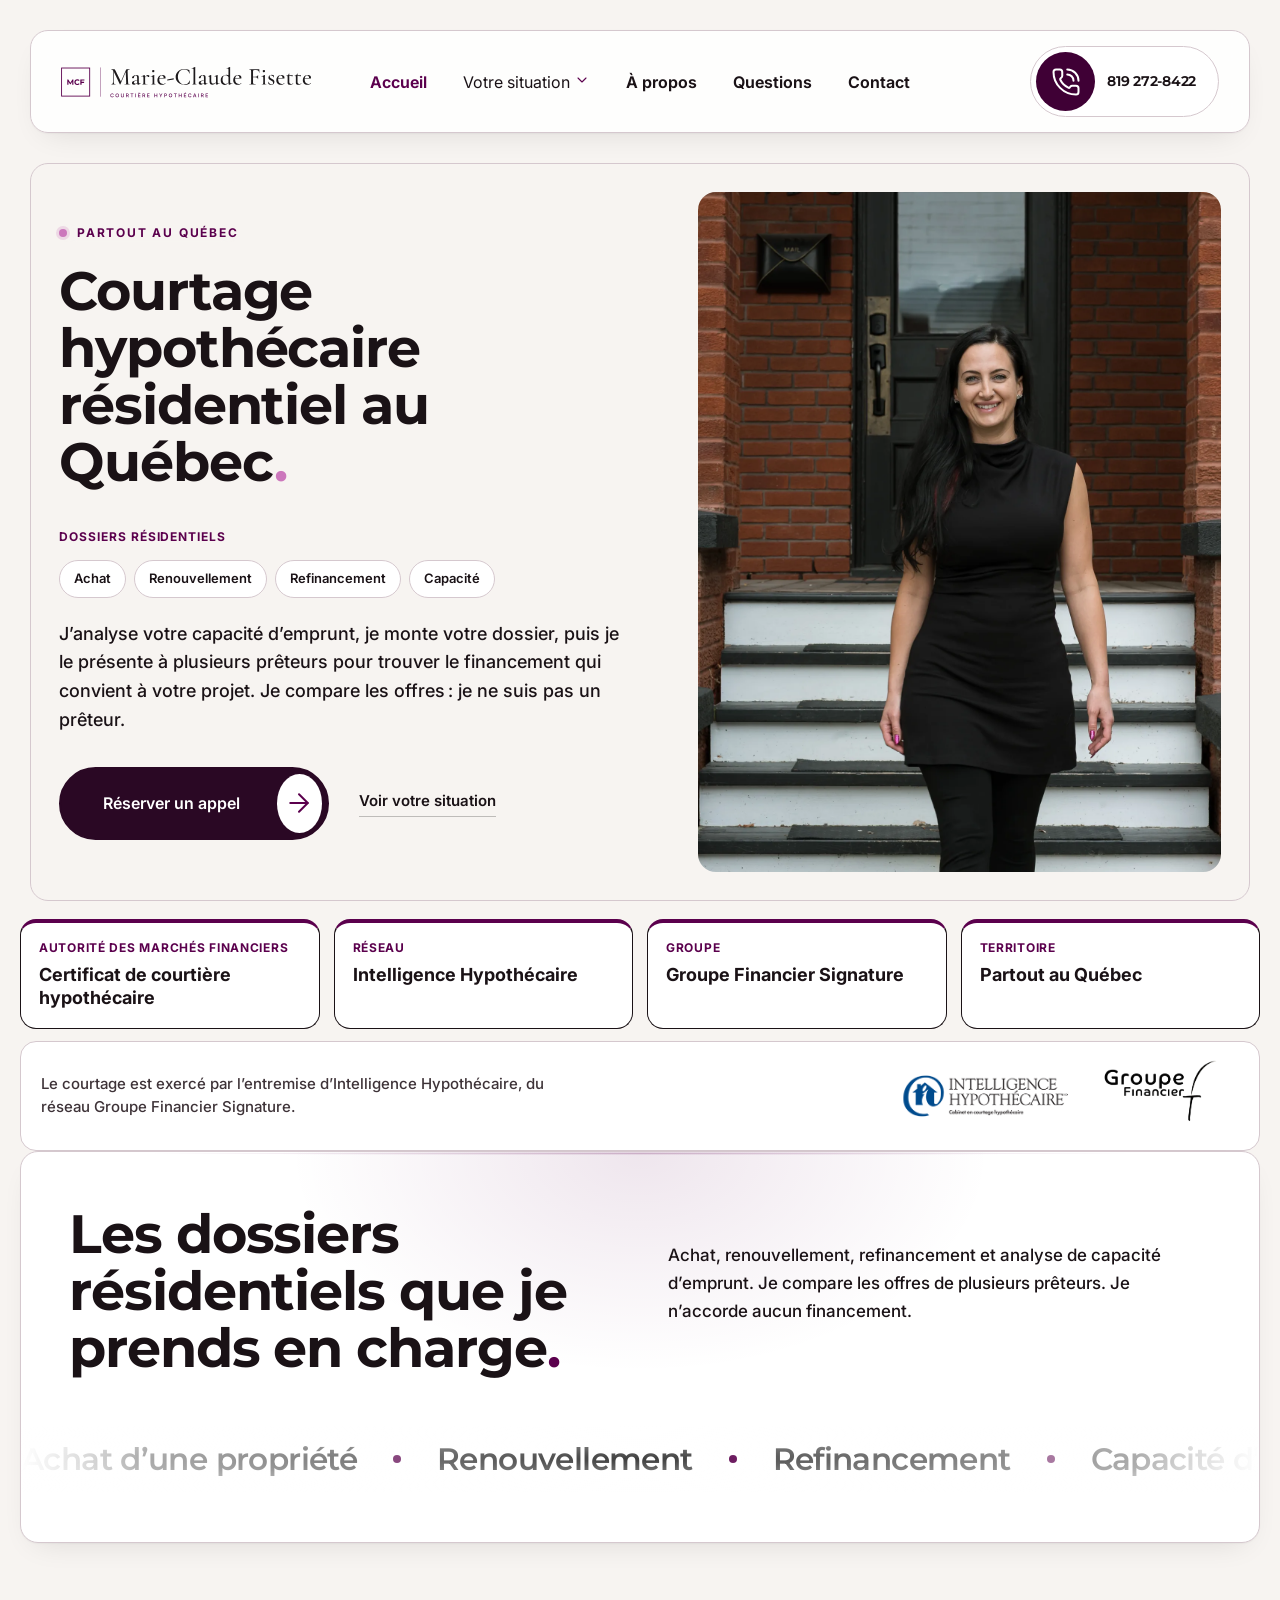
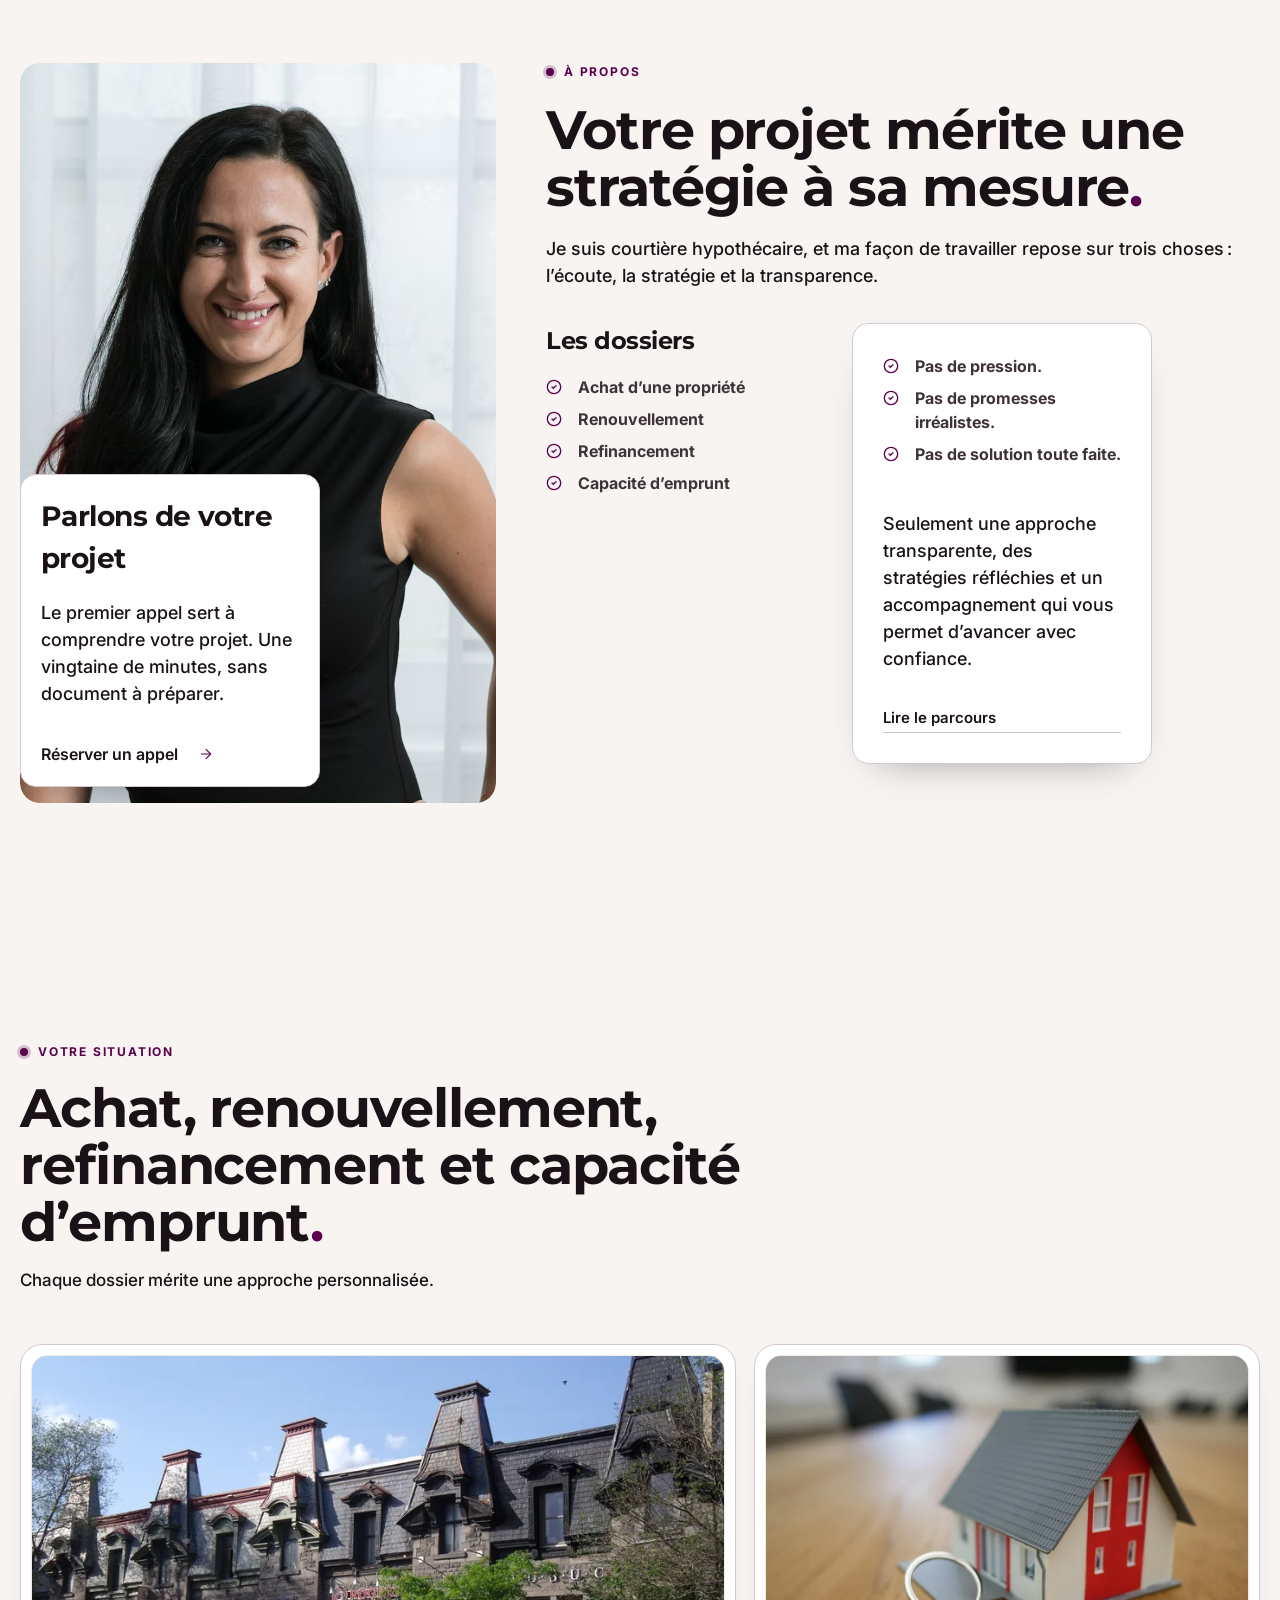
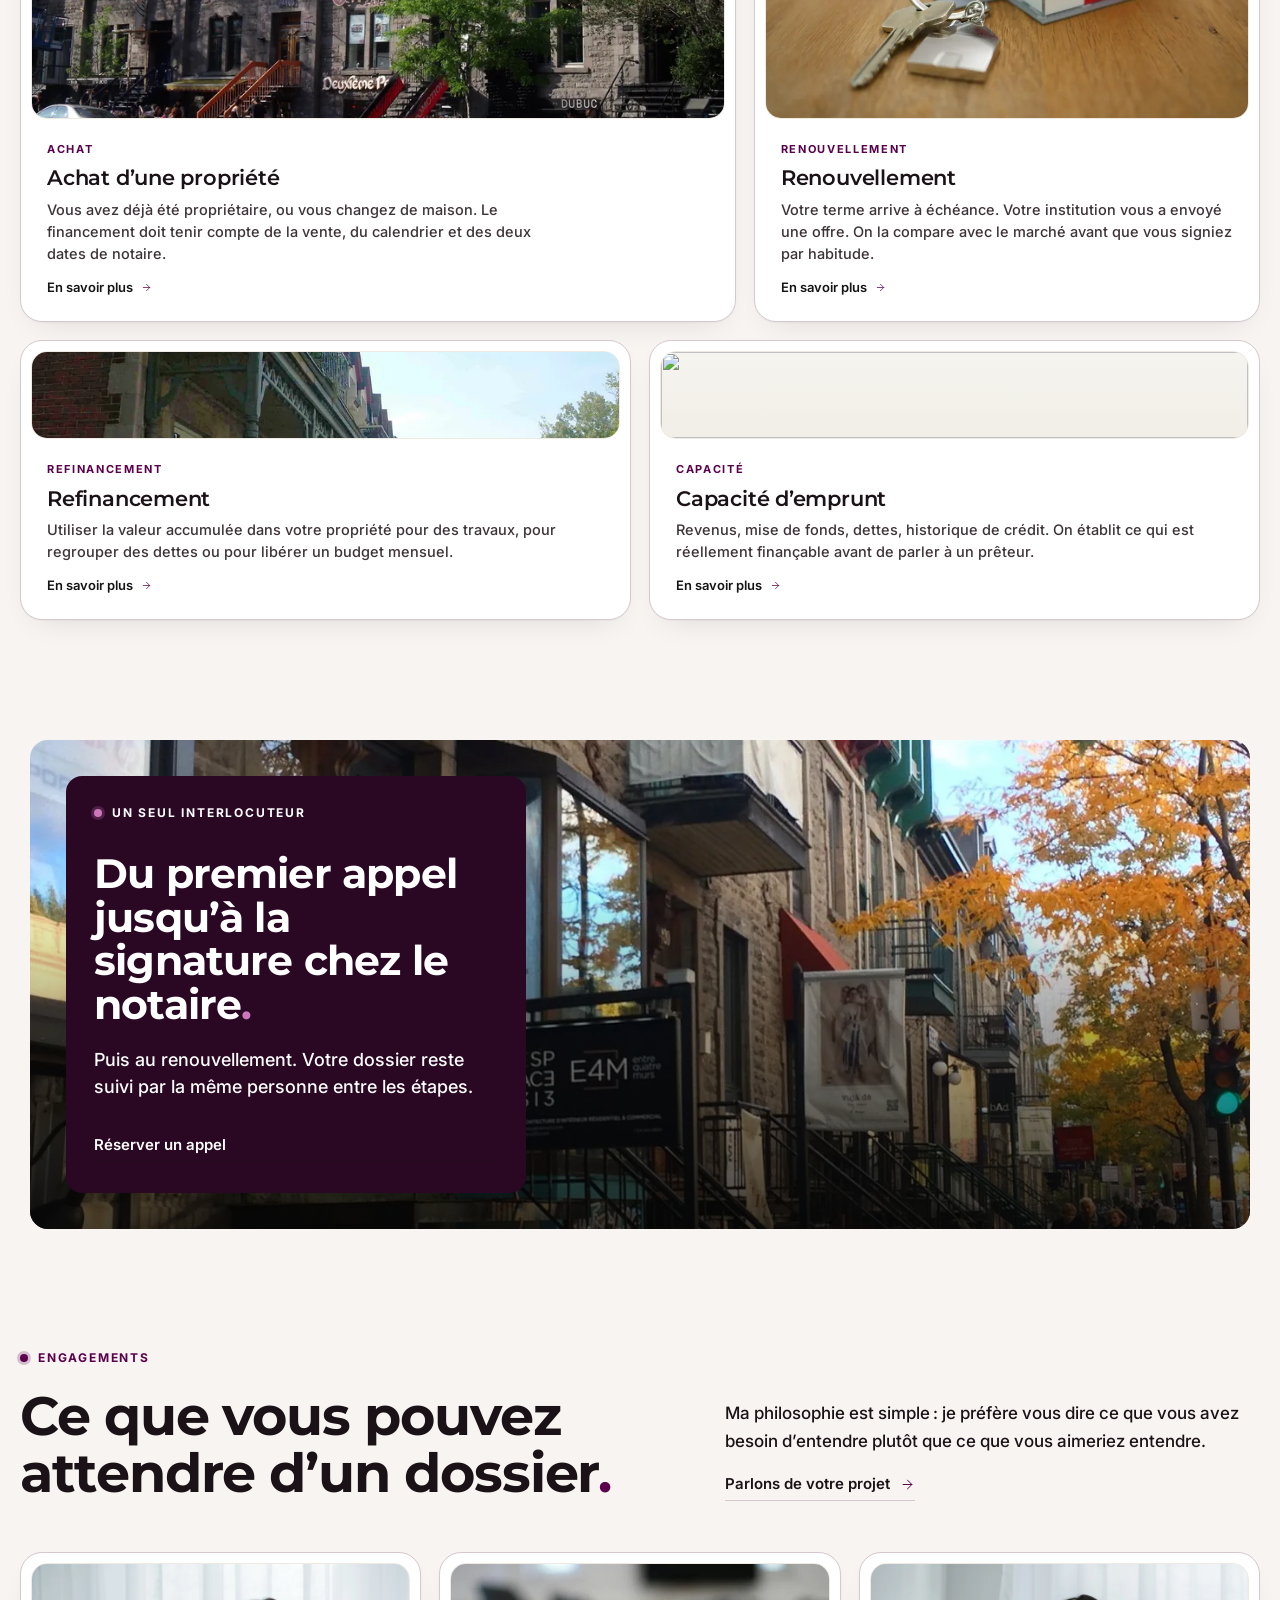
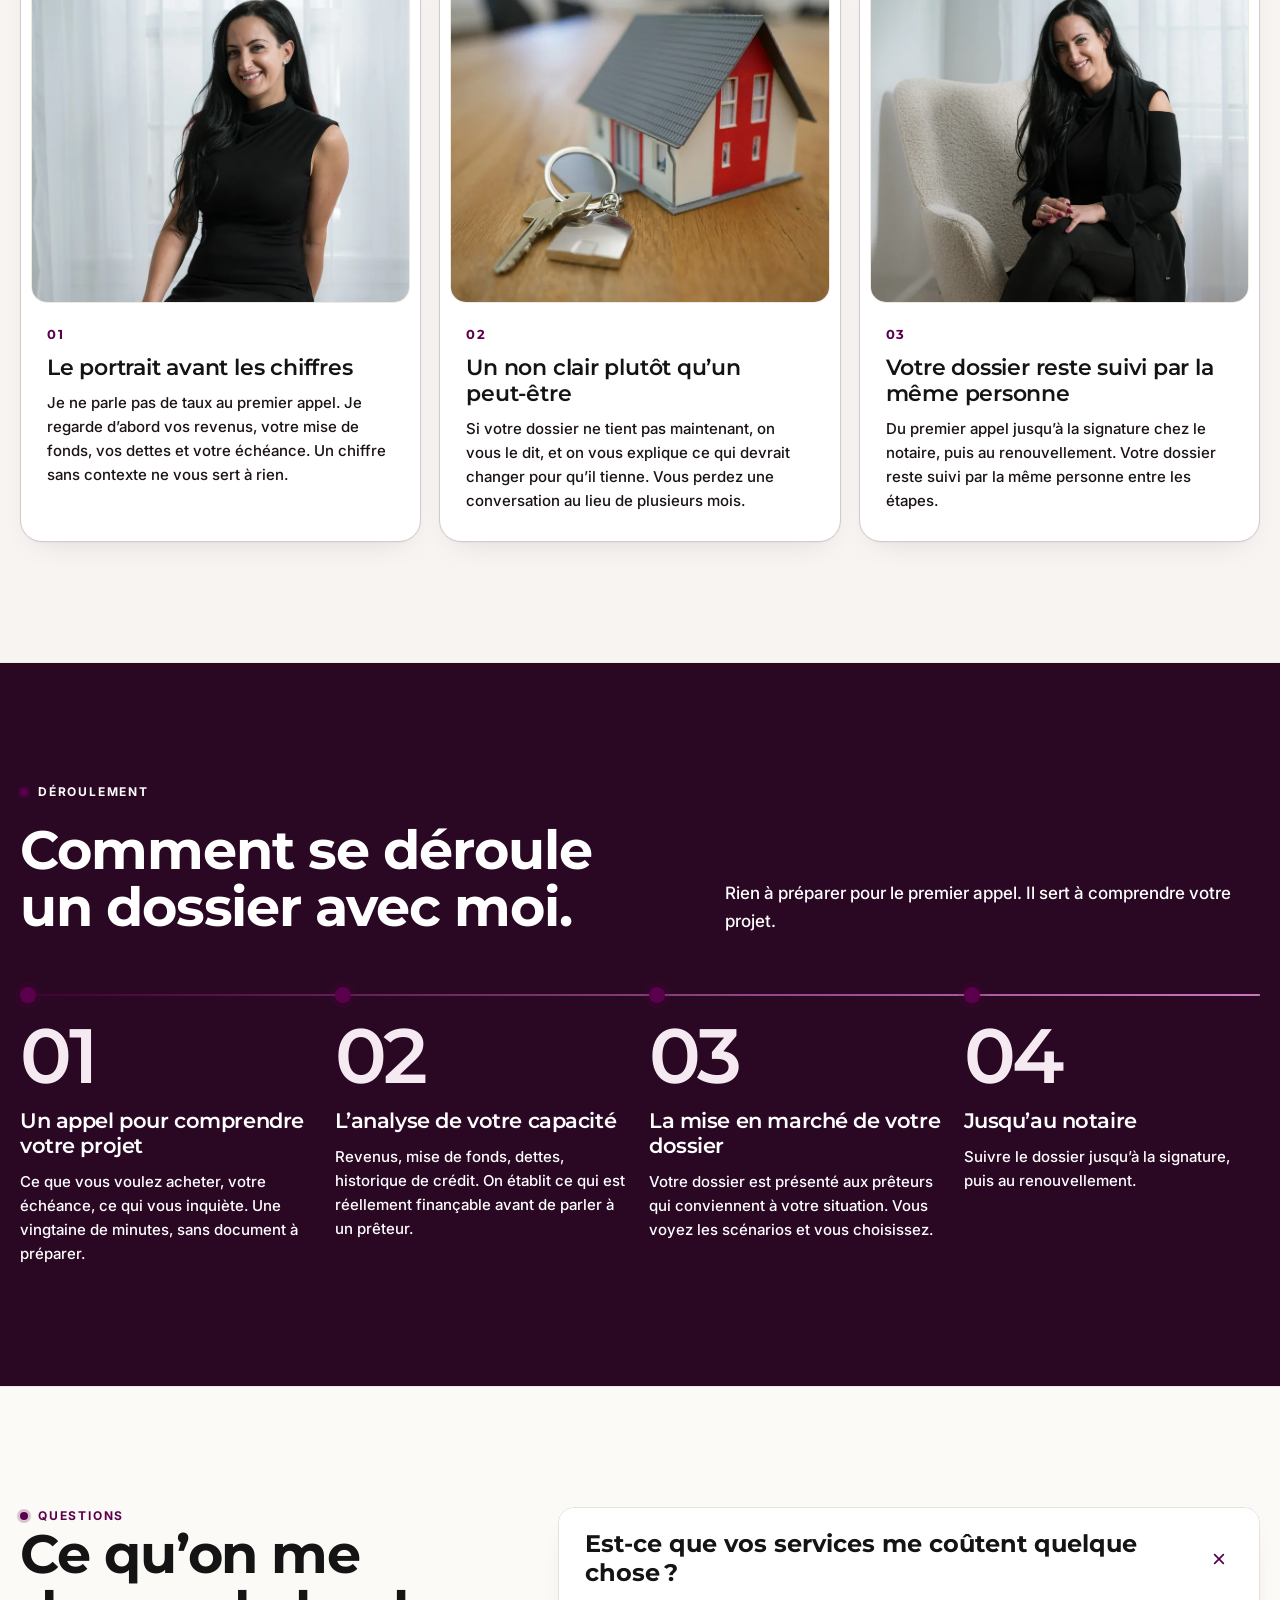
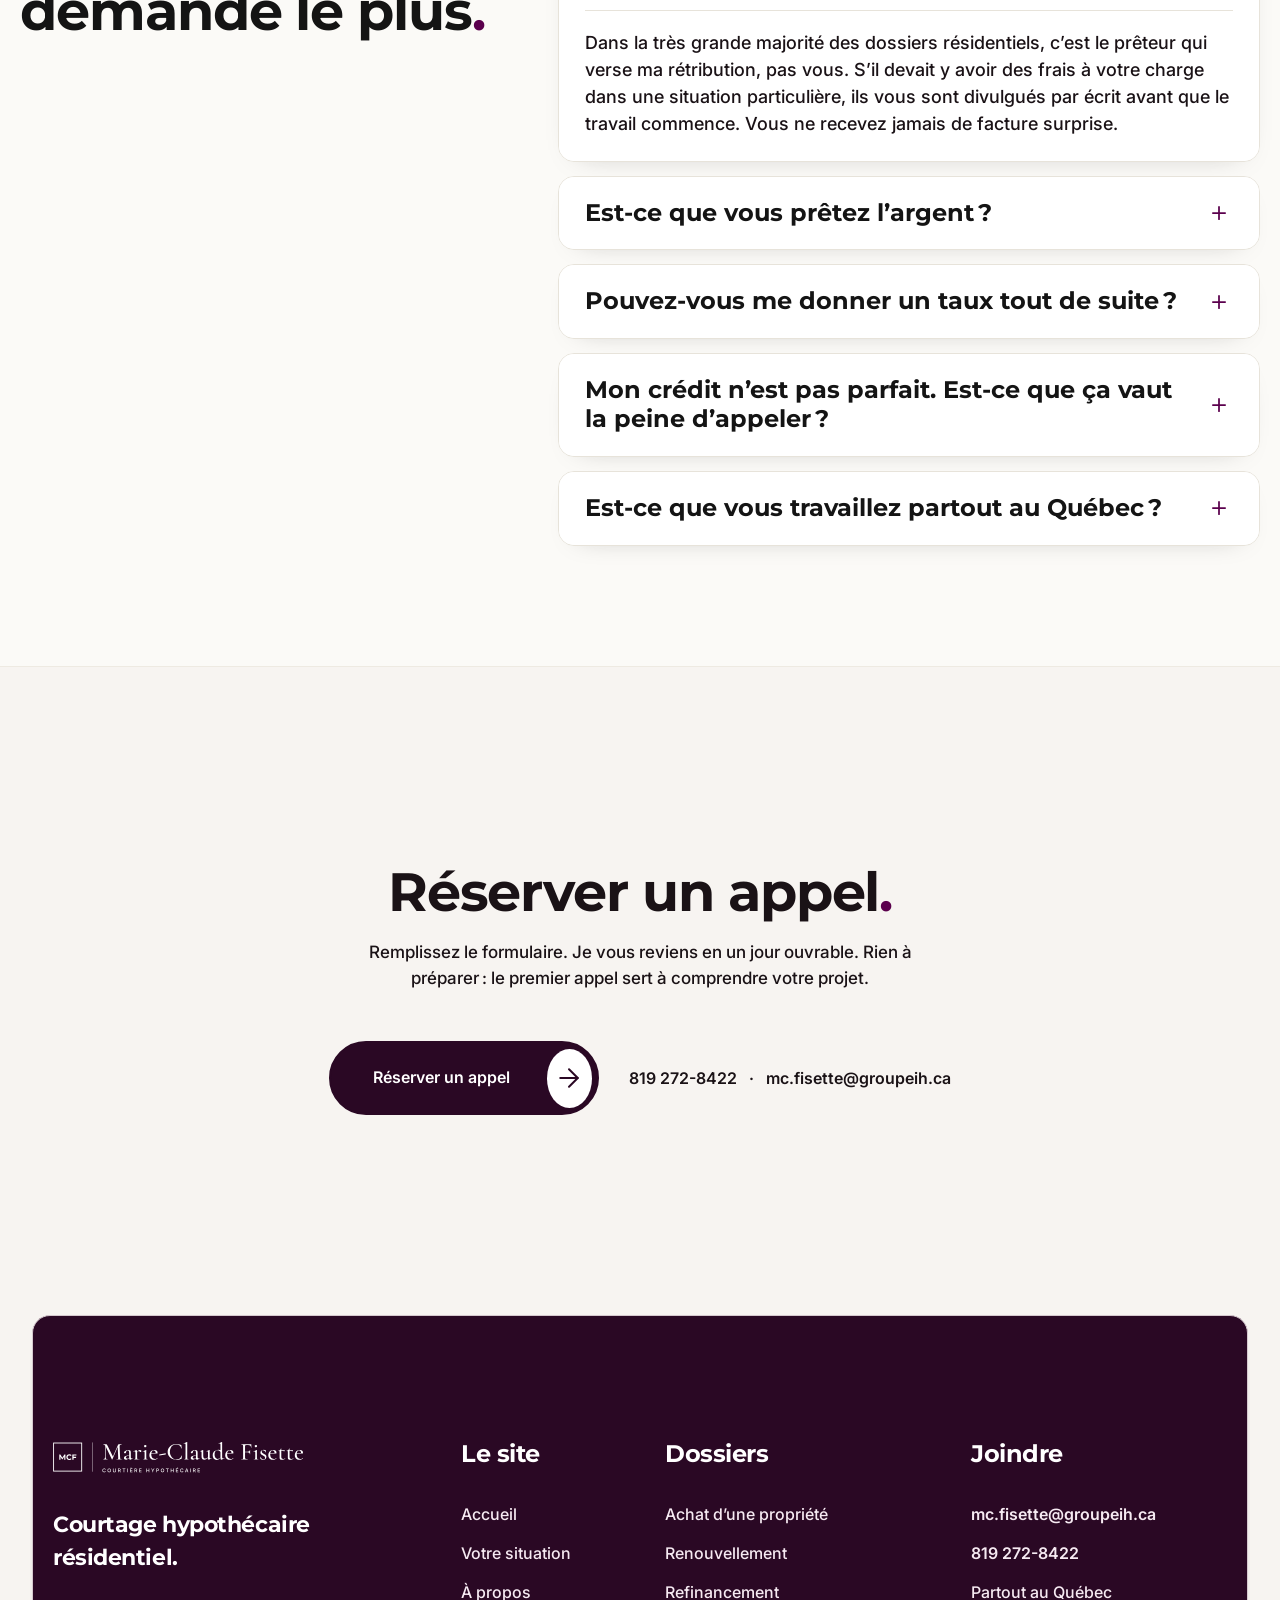
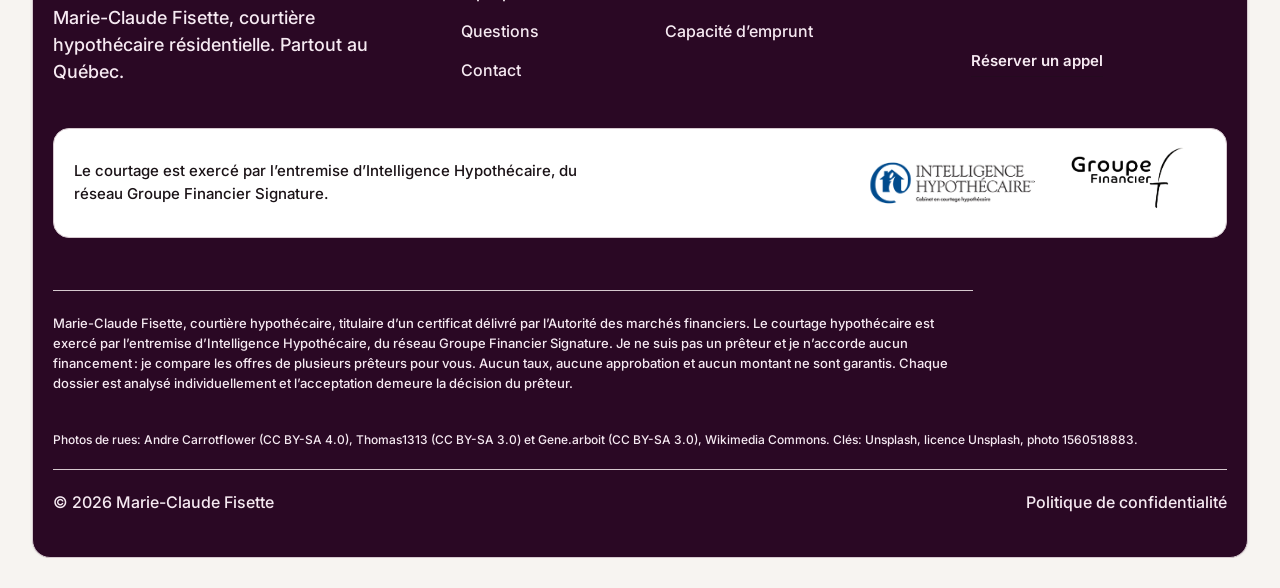
==== commit 90e8a73d: "Fix invisible text, portrait crops, and purple-on-purple contrast. The Engagements and FAQ copy sat " ====
--- a/index.html
+++ b/index.html
@@ -108,14 +108,14 @@
 </div></div></div></div></div></div>
 <div class="section rm-bento-section" id="situations"><div class="hero-container">
 <div class="rm-bento-head" data-anim="fadeInUp"><div class="sub-heading"><i class="rm-ico rm-ico-dot" aria-hidden="true"></i><span>Votre situation</span></div><h2 class="title-heading">Achat, renouvellement, refinancement et capacité d’emprunt<span class="rm-dot">.</span></h2><p>Chaque dossier mérite une approche personnalisée.</p></div>
-<div class="bento-grid mcf-bento"><article class="bento-tile bt-a" style="--i:0"><div class="bento-visual"><picture><source type="image/webp" srcset="assets/img/stock/saint-denis-800.webp 800w, assets/img/stock/saint-denis-1400.webp 1400w" sizes="(max-width: 767px) 100vw, 40vw"><img class="mcf-fill" src="assets/img/stock/saint-denis-1400.jpg" srcset="assets/img/stock/saint-denis-800.jpg 800w, assets/img/stock/saint-denis-1400.jpg 1400w" sizes="(max-width: 767px) 100vw, 40vw" alt="" width="1400" height="933" loading="lazy" decoding="async"></picture></div><div class="bento-copy"><span class="bento-tag">Achat</span><h3>Achat d’une propriété</h3><p>Vous avez déjà été propriétaire, ou vous changez de maison. Le financement doit tenir compte de la vente, du calendrier et des deux dates de notaire.</p><a class="bento-link" href="achat/">En savoir plus <i class="rm-ico" aria-hidden="true"><svg xmlns="http://www.w3.org/2000/svg" width="1em" height="1em" viewBox="0 0 24 24" fill="none" stroke="currentColor" stroke-width="1.6" stroke-linecap="round" stroke-linejoin="round" aria-hidden="true"><path d="M5 12h14"></path><path d="m12 5 7 7-7 7"></path></svg></i></a></div></article><article class="bento-tile bt-b" style="--i:1"><div class="bento-visual"><picture><source type="image/webp" srcset="assets/img/stock/cles-800.webp 800w, assets/img/stock/cles-1400.webp 1400w" sizes="(max-width: 767px) 100vw, 40vw"><img class="mcf-fill" src="assets/img/stock/cles-1400.jpg" srcset="assets/img/stock/cles-800.jpg 800w, assets/img/stock/cles-1400.jpg 1400w" sizes="(max-width: 767px) 100vw, 40vw" alt="" width="1400" height="935" loading="lazy" decoding="async"></picture></div><div class="bento-copy"><span class="bento-tag">Renouvellement</span><h3>Renouvellement</h3><p>Votre terme arrive à échéance. Votre institution vous a envoyé une offre. On la compare avec le marché avant que vous signiez par habitude.</p><a class="bento-link" href="renouvellement/">En savoir plus <i class="rm-ico" aria-hidden="true"><svg xmlns="http://www.w3.org/2000/svg" width="1em" height="1em" viewBox="0 0 24 24" fill="none" stroke="currentColor" stroke-width="1.6" stroke-linecap="round" stroke-linejoin="round" aria-hidden="true"><path d="M5 12h14"></path><path d="m12 5 7 7-7 7"></path></svg></i></a></div></article><article class="bento-tile bt-c" style="--i:2"><div class="bento-visual"><picture><source type="image/webp" srcset="assets/img/stock/rue-coloree-800.webp 800w, assets/img/stock/rue-coloree-1400.webp 1400w" sizes="(max-width: 767px) 100vw, 40vw"><img class="mcf-fill" src="assets/img/stock/rue-coloree-1400.jpg" srcset="assets/img/stock/rue-coloree-800.jpg 800w, assets/img/stock/rue-coloree-1400.jpg 1400w" sizes="(max-width: 767px) 100vw, 40vw" alt="" width="1400" height="934" loading="lazy" decoding="async"></picture></div><div class="bento-copy"><span class="bento-tag">Refinancement</span><h3>Refinancement</h3><p>Utiliser la valeur accumulée dans votre propriété pour des travaux, pour regrouper des dettes ou pour libérer un budget mensuel.</p><a class="bento-link" href="refinancement/">En savoir plus <i class="rm-ico" aria-hidden="true"><svg xmlns="http://www.w3.org/2000/svg" width="1em" height="1em" viewBox="0 0 24 24" fill="none" stroke="currentColor" stroke-width="1.6" stroke-linecap="round" stroke-linejoin="round" aria-hidden="true"><path d="M5 12h14"></path><path d="m12 5 7 7-7 7"></path></svg></i></a></div></article><article class="bento-tile bt-d" style="--i:3"><div class="bento-visual"><picture><source type="image/webp" srcset="assets/img/mcf/mcf-stoop-800.webp 800w, assets/img/mcf/mcf-stoop-1400.webp 1400w" sizes="(max-width: 767px) 100vw, 40vw"><img class="mcf-fill" src="assets/img/mcf/mcf-stoop-1400.jpg" srcset="assets/img/mcf/mcf-stoop-800.jpg 800w, assets/img/mcf/mcf-stoop-1400.jpg 1400w" sizes="(max-width: 767px) 100vw, 40vw" alt="" width="1400" height="2100" loading="lazy" decoding="async"></picture></div><div class="bento-copy"><span class="bento-tag">Capacité</span><h3>Capacité d’emprunt</h3><p>Revenus, mise de fonds, dettes, historique de crédit. On établit ce qui est réellement finançable avant de parler à un prêteur.</p><a class="bento-link" href="capacite-emprunt/">En savoir plus <i class="rm-ico" aria-hidden="true"><svg xmlns="http://www.w3.org/2000/svg" width="1em" height="1em" viewBox="0 0 24 24" fill="none" stroke="currentColor" stroke-width="1.6" stroke-linecap="round" stroke-linejoin="round" aria-hidden="true"><path d="M5 12h14"></path><path d="m12 5 7 7-7 7"></path></svg></i></a></div></article></div>
+<div class="bento-grid mcf-bento"><article class="bento-tile bt-a" style="--i:0"><div class="bento-visual"><picture><source type="image/webp" srcset="assets/img/stock/saint-denis-800.webp 800w, assets/img/stock/saint-denis-1400.webp 1400w" sizes="(max-width: 767px) 100vw, 40vw"><img class="mcf-fill" src="assets/img/stock/saint-denis-1400.jpg" srcset="assets/img/stock/saint-denis-800.jpg 800w, assets/img/stock/saint-denis-1400.jpg 1400w" sizes="(max-width: 767px) 100vw, 40vw" alt="" width="1400" height="933" loading="lazy" decoding="async"></picture></div><div class="bento-copy"><span class="bento-tag">Achat</span><h3>Achat d’une propriété</h3><p>Vous avez déjà été propriétaire, ou vous changez de maison. Le financement doit tenir compte de la vente, du calendrier et des deux dates de notaire.</p><a class="bento-link" href="achat/">En savoir plus <i class="rm-ico" aria-hidden="true"><svg xmlns="http://www.w3.org/2000/svg" width="1em" height="1em" viewBox="0 0 24 24" fill="none" stroke="currentColor" stroke-width="1.6" stroke-linecap="round" stroke-linejoin="round" aria-hidden="true"><path d="M5 12h14"></path><path d="m12 5 7 7-7 7"></path></svg></i></a></div></article><article class="bento-tile bt-b" style="--i:1"><div class="bento-visual"><picture><source type="image/webp" srcset="assets/img/stock/cles-800.webp 800w, assets/img/stock/cles-1400.webp 1400w" sizes="(max-width: 767px) 100vw, 40vw"><img class="mcf-fill" src="assets/img/stock/cles-1400.jpg" srcset="assets/img/stock/cles-800.jpg 800w, assets/img/stock/cles-1400.jpg 1400w" sizes="(max-width: 767px) 100vw, 40vw" alt="" width="1400" height="935" loading="lazy" decoding="async"></picture></div><div class="bento-copy"><span class="bento-tag">Renouvellement</span><h3>Renouvellement</h3><p>Votre terme arrive à échéance. Votre institution vous a envoyé une offre. On la compare avec le marché avant que vous signiez par habitude.</p><a class="bento-link" href="renouvellement/">En savoir plus <i class="rm-ico" aria-hidden="true"><svg xmlns="http://www.w3.org/2000/svg" width="1em" height="1em" viewBox="0 0 24 24" fill="none" stroke="currentColor" stroke-width="1.6" stroke-linecap="round" stroke-linejoin="round" aria-hidden="true"><path d="M5 12h14"></path><path d="m12 5 7 7-7 7"></path></svg></i></a></div></article><article class="bento-tile bt-c" style="--i:2"><div class="bento-visual"><picture><source type="image/webp" srcset="assets/img/stock/rue-coloree-800.webp 800w, assets/img/stock/rue-coloree-1400.webp 1400w" sizes="(max-width: 767px) 100vw, 40vw"><img class="mcf-fill" src="assets/img/stock/rue-coloree-1400.jpg" srcset="assets/img/stock/rue-coloree-800.jpg 800w, assets/img/stock/rue-coloree-1400.jpg 1400w" sizes="(max-width: 767px) 100vw, 40vw" alt="" width="1400" height="934" loading="lazy" decoding="async"></picture></div><div class="bento-copy"><span class="bento-tag">Refinancement</span><h3>Refinancement</h3><p>Utiliser la valeur accumulée dans votre propriété pour des travaux, pour regrouper des dettes ou pour libérer un budget mensuel.</p><a class="bento-link" href="refinancement/">En savoir plus <i class="rm-ico" aria-hidden="true"><svg xmlns="http://www.w3.org/2000/svg" width="1em" height="1em" viewBox="0 0 24 24" fill="none" stroke="currentColor" stroke-width="1.6" stroke-linecap="round" stroke-linejoin="round" aria-hidden="true"><path d="M5 12h14"></path><path d="m12 5 7 7-7 7"></path></svg></i></a></div></article><article class="bento-tile bt-d" style="--i:3"><div class="bento-visual"><picture><source type="image/webp" srcset="assets/img/stock/maisons-montreal-800.webp 800w, assets/img/stock/maisons-montreal-1400.webp 1400w" sizes="(max-width: 767px) 100vw, 40vw"><img class="mcf-fill" src="assets/img/stock/maisons-montreal-1400.jpg" srcset="assets/img/stock/maisons-montreal-800.jpg 800w, assets/img/stock/maisons-montreal-1400.jpg 1400w" sizes="(max-width: 767px) 100vw, 40vw" alt="" width="1400" height="933" loading="lazy" decoding="async"></picture></div><div class="bento-copy"><span class="bento-tag">Capacité</span><h3>Capacité d’emprunt</h3><p>Revenus, mise de fonds, dettes, historique de crédit. On établit ce qui est réellement finançable avant de parler à un prêteur.</p><a class="bento-link" href="capacite-emprunt/">En savoir plus <i class="rm-ico" aria-hidden="true"><svg xmlns="http://www.w3.org/2000/svg" width="1em" height="1em" viewBox="0 0 24 24" fill="none" stroke="currentColor" stroke-width="1.6" stroke-linecap="round" stroke-linejoin="round" aria-hidden="true"><path d="M5 12h14"></path><path d="m12 5 7 7-7 7"></path></svg></i></a></div></article></div>
 </div></div>
 <div class="section-guide keep-dark"><div class="guide-banner"><div class="hero-container"><div class="guide-content" data-anim="fadeInUp">
 <div class="sub-heading"><i class="rm-ico rm-ico-dot" aria-hidden="true"></i><span>Un seul interlocuteur</span></div>
 <div class="d-flex flex-column gspace-2"><h2 class="title-heading rm-h3-lg">Du premier appel jusqu’à la signature chez le notaire<span class="rm-dot">.</span></h2>
 <p>Puis au renouvellement. Votre dossier reste suivi par la même personne entre les étapes.</p>
 <a href="contact/" class="rm-text-link">Réserver un appel</a>
-</div></div></div></div>
+</div></div></div></div></div>
 <div class="section rm-why" id="engagements"><div class="hero-container">
 <div class="rm-why-head"><div class="d-flex flex-column gspace-2" data-anim="fadeInUp"><div class="sub-heading"><i class="rm-ico rm-ico-dot" aria-hidden="true"></i><span>Engagements</span></div><h2 class="title-heading">Ce que vous pouvez attendre d’un dossier<span class="rm-dot">.</span></h2></div>
 <div class="rm-why-intro" data-anim="fadeInUp" data-delay="80"><p>Ma philosophie est simple : je préfère vous dire ce que vous avez besoin d’entendre plutôt que ce que vous aimeriez entendre.</p>
--- a/assets/mcf.css
+++ b/assets/mcf.css
@@ -95,17 +95,22 @@
 .mcf-hero-photo {
   margin: 0;
   order: 2;
+  position: relative;
+  min-height: 680px;
+  height: 100%;
   border-radius: 18px;
   overflow: hidden;
-  background: var(--mcf-line);
+  background: transparent;
 }
 
 .mcf-hero-photo img {
+  position: absolute;
+  inset: 0;
   display: block;
   width: 100%;
-  height: 620px;
+  height: 100%;
   object-fit: cover;
-  object-position: center 18%;
+  object-position: center 16%;
 }
 
 .rm-hero-shade { display: none; }
@@ -210,8 +215,7 @@
 .guide-content h2,
 .guide-content p,
 .guide-content .sub-heading span,
-.section-guide.keep-dark,
-.section-guide.keep-dark p {
+.guide-content a {
   color: var(--mcf-on-deep) !important;
   -webkit-text-fill-color: var(--mcf-on-deep) !important;
 }
@@ -322,8 +326,9 @@
   object-fit: cover;
   display: block;
 }
-.rm-why-visual .mcf-fill { object-position: center 18%; }
-.bento-visual .mcf-fill { object-position: center 30%; }
+.rm-why-visual { height: 340px; }
+.rm-why-visual .mcf-fill { object-position: center 8%; }
+.bento-visual .mcf-fill { object-position: center 50%; }
 
 .mcf-bento .bento-copy h3 { color: var(--mcf-ink); }
 .mcf-bento .bento-copy p { color: var(--mcf-muted); }
@@ -352,8 +357,11 @@
   .rm-nav-num { display: none; }
   .navbar .rm-logo { max-width: 42vw; height: 34px; }
   .rm-hero { grid-template-columns: 1fr; padding: 16px; }
-  .mcf-hero-photo { order: -1; }
-  .mcf-hero-photo img { height: 460px; }
+  .mcf-hero-photo { order: -1; min-height: 560px; height: 560px; }
+  .mcf-hero-photo img { object-position: center top; }
+  .expertise-img,
+  .expertise-img img { height: 580px; }
+  .rm-why-visual { height: 280px; }
 }
 
 @media (min-width: 1200px) {
@@ -527,13 +535,52 @@
   .mcf-network-logos img.mcf-logo-gfs { height: 58px; }
 }
 
+.expertise-img {
+  height: 740px;
+  overflow: hidden;
+  border-radius: 20px;
+}
+
 .expertise-img img {
   width: 100%;
   height: 100%;
   object-fit: cover;
-  object-position: center 15%;
+  object-position: center 12%;
   border-radius: 20px;
 }
+
+/* The callout used to sit on the top of the portrait and cover her face. */
+.expertise-layout {
+  top: auto;
+  bottom: 0;
+  align-items: flex-end;
+  z-index: 2;
+}
+
+.expertise-img .expertise-spacer { display: none; }
+
+.expertise-img .card-expertise-wrapper {
+  padding: 0 16px 16px 0;
+  background: transparent;
+}
+
+#a-propos .card.card-expertise {
+  width: min(300px, 88%);
+  background: var(--mcf-card) !important;
+  background-image: none !important;
+  color: var(--mcf-ink);
+  border: 1px solid var(--mcf-line);
+  border-radius: 16px;
+  box-shadow: 0 18px 40px -28px rgba(26, 18, 22, .55);
+}
+
+#a-propos .card.card-expertise p,
+#a-propos .card.card-expertise a {
+  color: var(--mcf-ink);
+  -webkit-text-fill-color: currentColor;
+}
+
+#a-propos .expertise-link a { color: var(--mcf-accent); }
 
 p,
 .rm-lede,
@@ -637,9 +684,16 @@
 }
 
 .mcf-deep .btn-accent .btn-title span,
-.rm-method .btn-accent .btn-title span {
+.rm-method .btn-accent .btn-title span,
+.section.mcf-deep .rm-cta.keep-dark .btn-accent .btn-title span {
   color: var(--mcf-deep) !important;
   -webkit-text-fill-color: var(--mcf-deep) !important;
+}
+
+.rm-method .rm-tl-step,
+.mcf-deep .rm-tl-step {
+  color: var(--mcf-on-deep);
+  -webkit-text-fill-color: currentColor;
 }
 
 .mcf-deep .btn-accent .icon-circle,
@@ -657,3 +711,233 @@
   line-height: 1.45;
 }
 
+/* -webkit-text-fill-color inherits as a used color. Text that only
+   resets `color` stayed white when a parent had been painted for a
+   dark field. Tie the fill to each element's own color. :where()
+   has no specificity, so buttons, dots and deep sections keep theirs. */
+body.lightmode :where(
+  h1, h2, h3, h4, h5, h6,
+  p, a, span, li, button, label, strong, em, blockquote, figcaption, summary
+) {
+  -webkit-text-fill-color: currentColor;
+}
+
+.rm-why,
+.rm-light,
+.rm-faq-light,
+.rm-bento-section,
+.section-partner,
+.mcf-trust,
+.rm-page-hero,
+.rm-about-hero,
+.rm-inner-hero,
+.rm-svc-hero {
+  color: var(--mcf-ink);
+  -webkit-text-fill-color: currentColor;
+}
+
+.sub-heading span {
+  color: var(--mcf-accent);
+  -webkit-text-fill-color: currentColor;
+}
+
+.mcf-deep .sub-heading span,
+.rm-method .sub-heading span,
+.guide-content .sub-heading span {
+  color: var(--mcf-on-deep-soft);
+}
+
+.rm-hero .sub-heading {
+  background: transparent;
+  border: 0;
+  padding: 0;
+}
+
+.rm-hero .sub-heading span {
+  color: var(--mcf-accent) !important;
+  -webkit-text-fill-color: var(--mcf-accent) !important;
+}
+
+a.btn-accent,
+button.btn-accent {
+  color: #fff !important;
+  -webkit-text-fill-color: #fff !important;
+}
+
+.rm-editorial img,
+.rm-about-hero-media img {
+  object-fit: cover;
+  object-position: center 14%;
+}
+
+.rm-editorial img {
+  inset: 0;
+  width: 100%;
+  height: 100%;
+  transform: none;
+}
+
+/* Disclaimer copy sits in its own card. It never rests on the photograph. */
+.rm-split {
+  align-items: stretch;
+}
+
+.rm-split-head {
+  position: relative;
+  overflow: hidden;
+  border-radius: 18px;
+  background: transparent;
+  z-index: 0;
+}
+
+.rm-split-head picture,
+.rm-split-head img {
+  display: block;
+  position: static !important;
+  inset: auto !important;
+  width: 100%;
+  height: auto !important;
+  max-height: none;
+  object-fit: cover;
+  object-position: center 42%;
+  border-radius: 18px;
+}
+
+.rm-split:has(.rm-split-head img) .rm-split-body {
+  position: relative;
+  z-index: 1;
+  align-self: center;
+  background: var(--mcf-card);
+  color: var(--mcf-ink);
+  border: 1px solid var(--mcf-line);
+  border-radius: 18px;
+  padding: 28px 28px 32px;
+}
+
+.rm-split:has(.rm-split-head img) .rm-split-body p,
+.rm-split:has(.rm-split-head img) .rm-split-body li,
+.rm-split:has(.rm-split-head img) .rm-split-body a {
+  color: var(--mcf-ink) !important;
+  -webkit-text-fill-color: currentColor !important;
+  background: transparent;
+}
+
+.rm-related-cards {
+  list-style: none;
+  margin: 28px 0 0;
+  padding: 0;
+  display: grid;
+  grid-template-columns: repeat(3, minmax(0, 1fr));
+  gap: 16px;
+}
+
+.rm-related-cards a {
+  display: flex;
+  flex-direction: column;
+  height: 100%;
+  background: var(--mcf-card);
+  border: 1px solid var(--mcf-line);
+  border-radius: 18px;
+  overflow: hidden;
+  text-decoration: none;
+  color: var(--mcf-ink);
+}
+
+.rm-related-visual {
+  display: block;
+  height: 190px;
+  overflow: hidden;
+  background: var(--mcf-paper);
+}
+
+.rm-related-visual img {
+  display: block;
+  width: 100%;
+  height: 100%;
+  object-fit: cover;
+  object-position: center;
+}
+
+.rm-related-label {
+  display: flex;
+  align-items: center;
+  justify-content: space-between;
+  gap: 12px;
+  padding: 16px 18px 18px;
+  font-weight: 700;
+  color: var(--mcf-ink);
+  -webkit-text-fill-color: currentColor;
+}
+
+.rm-related-cards a:hover .rm-related-label { color: var(--mcf-accent); }
+
+@media (max-width: 767px) {
+  .rm-related-cards { grid-template-columns: 1fr; }
+  .rm-related-visual { height: 210px; }
+  .rm-split:has(.rm-split-head img) .rm-split-body { padding: 22px 18px 24px; }
+}
+
+/* The call-to-action is a cream field. A purple panel is not placed on the purple section. */
+.section.mcf-deep:has(.rm-cta) {
+  background: var(--mcf-paper) !important;
+  color: var(--mcf-ink) !important;
+}
+
+.section.mcf-deep:has(.rm-cta) .newsletter-wrapper::before,
+.section.mcf-deep:has(.rm-cta) .newsletter-layout::before,
+.section.mcf-deep:has(.rm-cta) .newsletter-layout::after {
+  content: none !important;
+  display: none !important;
+  background: none !important;
+}
+
+.section.mcf-deep:has(.rm-cta) .spacer {
+  display: none !important;
+  background: none !important;
+}
+
+.section.mcf-deep:has(.rm-cta) .title-heading,
+.section.mcf-deep:has(.rm-cta) .rm-dot,
+.section.mcf-deep:has(.rm-cta) p,
+.section.mcf-deep:has(.rm-cta) .rm-cta-contact a,
+.section.mcf-deep:has(.rm-cta) .rm-cta-contact span {
+  color: var(--mcf-ink) !important;
+  -webkit-text-fill-color: currentColor !important;
+}
+
+.section.mcf-deep:has(.rm-cta) .btn-accent {
+  background: var(--mcf-deep) !important;
+  border-color: var(--mcf-deep) !important;
+}
+
+.section.mcf-deep:has(.rm-cta) .rm-cta.keep-dark .btn-accent .btn-title,
+.section.mcf-deep:has(.rm-cta) .rm-cta.keep-dark .btn-accent .btn-title span {
+  color: #fff !important;
+  -webkit-text-fill-color: #fff !important;
+}
+
+.section.mcf-deep:has(.rm-cta) .btn-accent .icon-circle {
+  background: #fff !important;
+  color: var(--mcf-deep) !important;
+}
+
+.section.mcf-deep:has(.rm-cta) .btn-accent .icon-circle i {
+  color: var(--mcf-deep) !important;
+}
+
+.mcf-deep .rm-dot,
+.rm-method .rm-dot,
+.section-footer .rm-dot {
+  color: #fff !important;
+  -webkit-text-fill-color: #fff !important;
+}
+
+.section.mcf-deep:has(.rm-cta) .rm-dot {
+  color: var(--mcf-accent) !important;
+  -webkit-text-fill-color: var(--mcf-accent) !important;
+}
+
+.section-footer .site-logo {
+  filter: brightness(0) invert(1);
+}
+
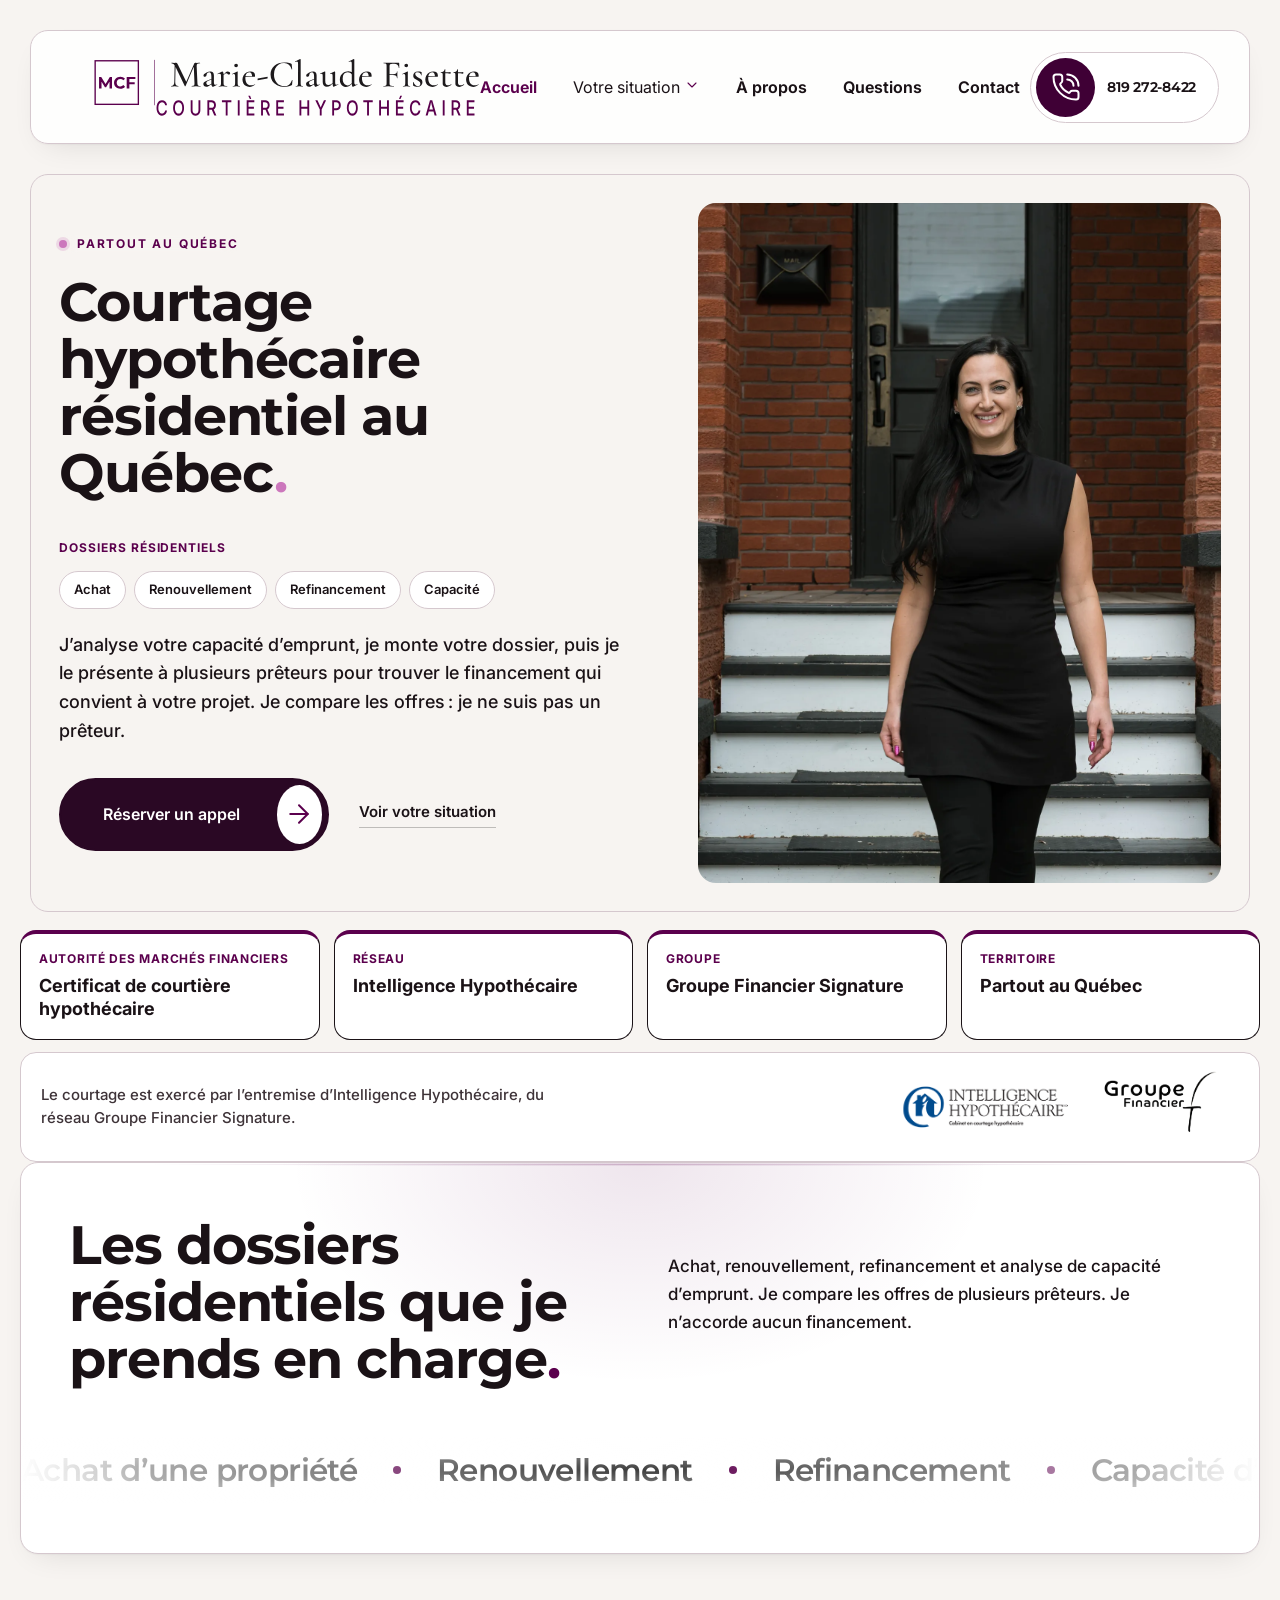
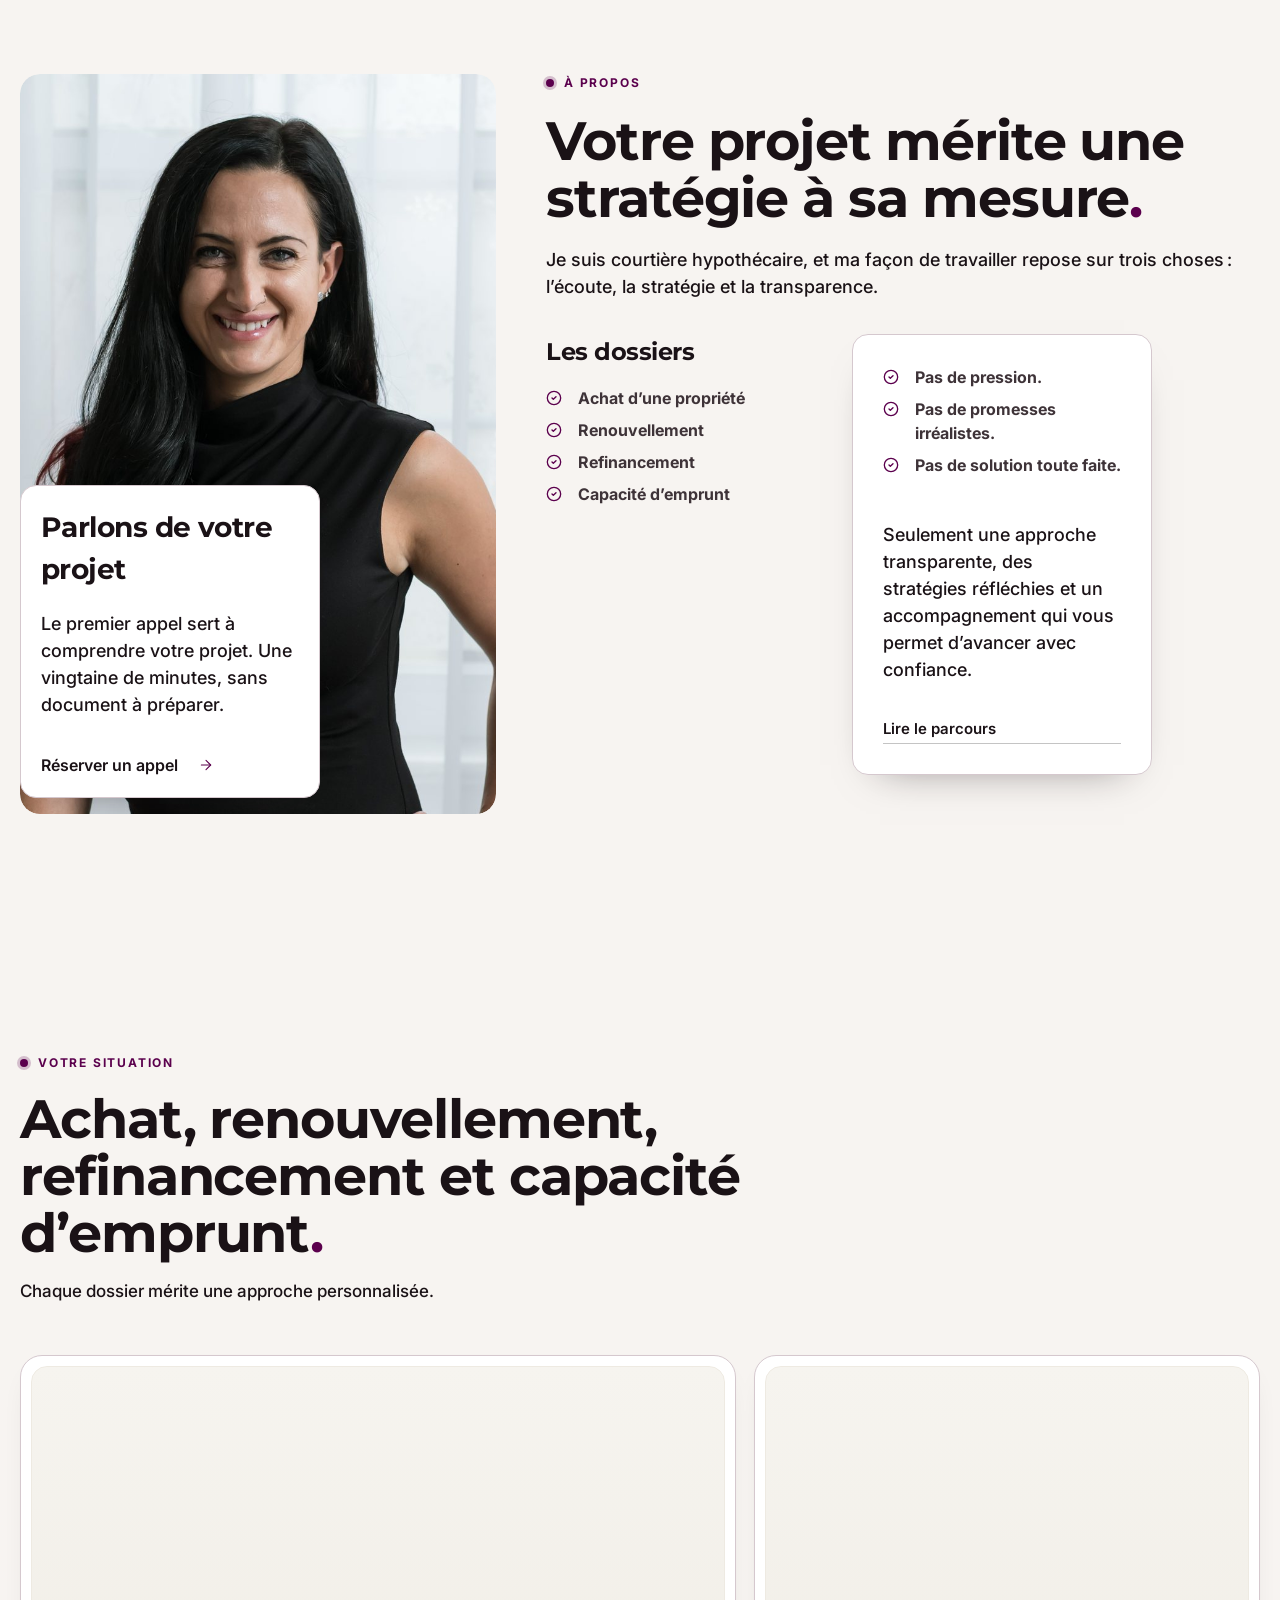
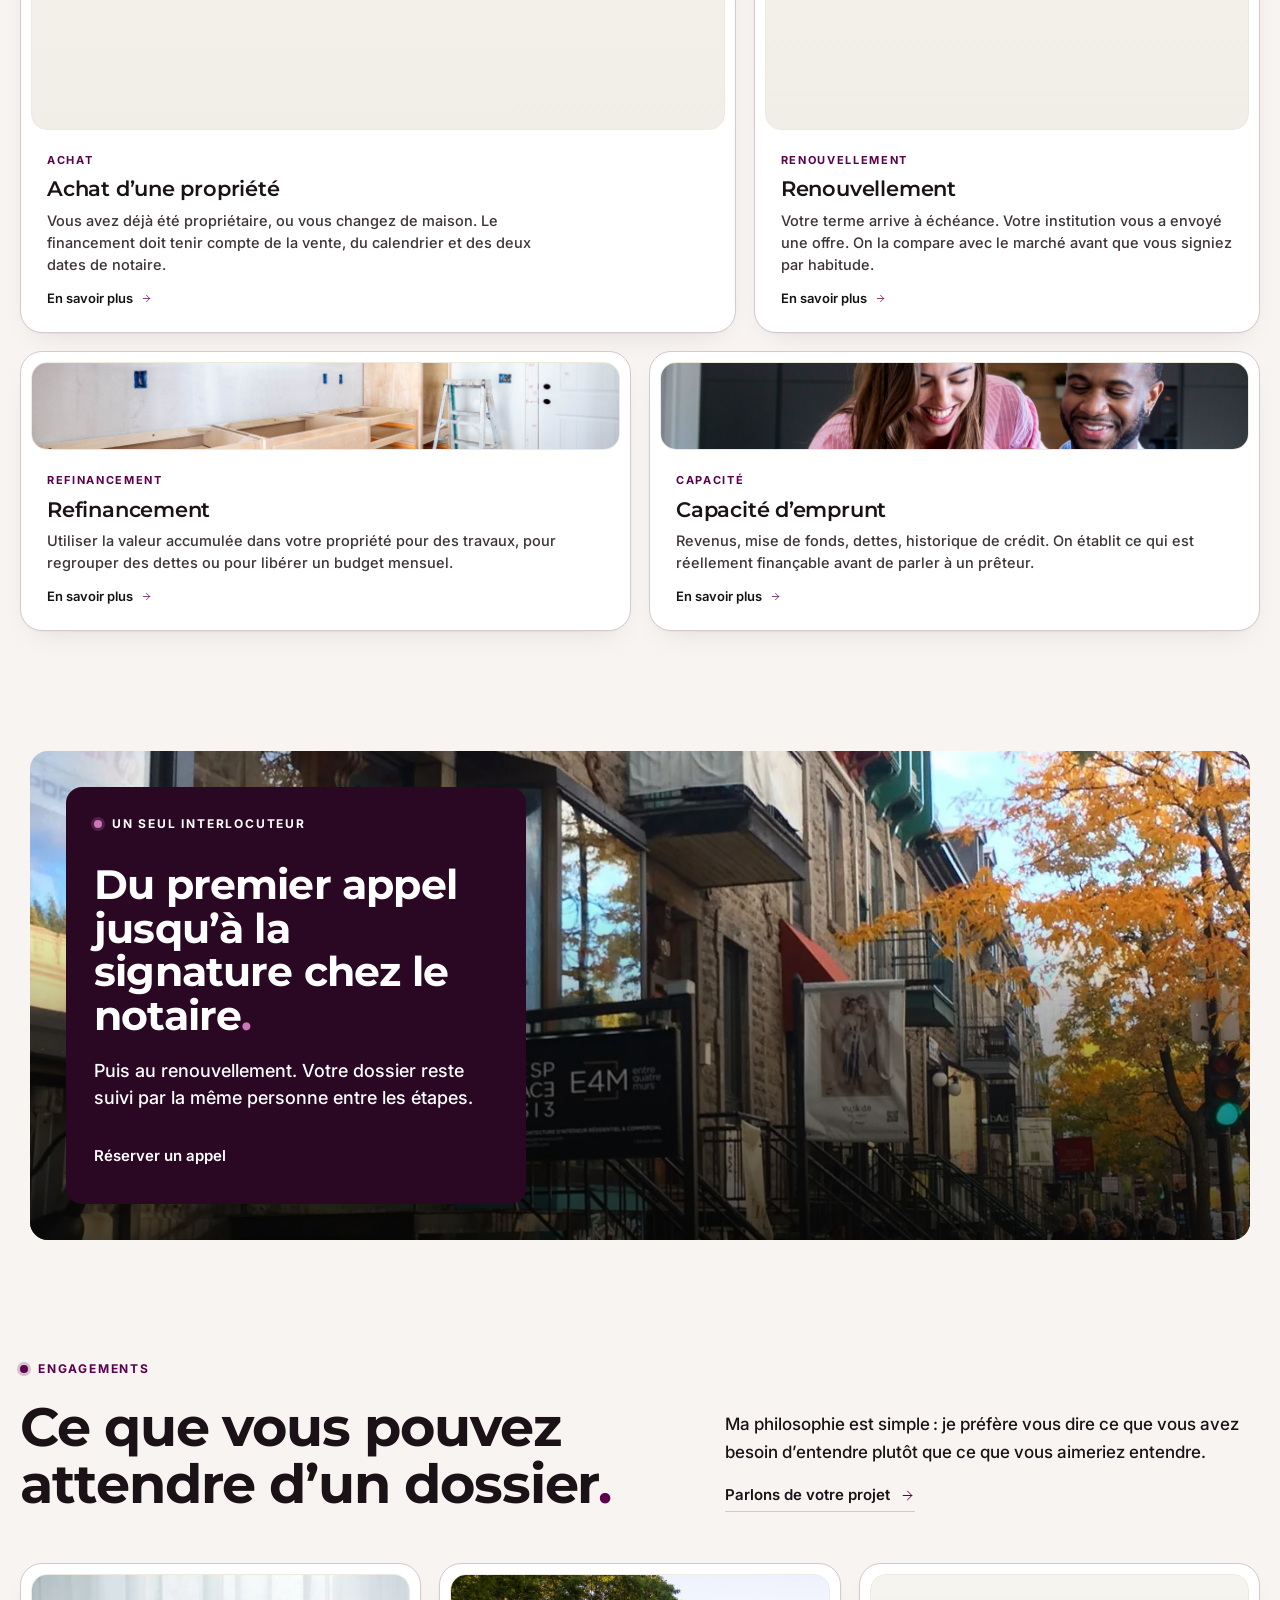
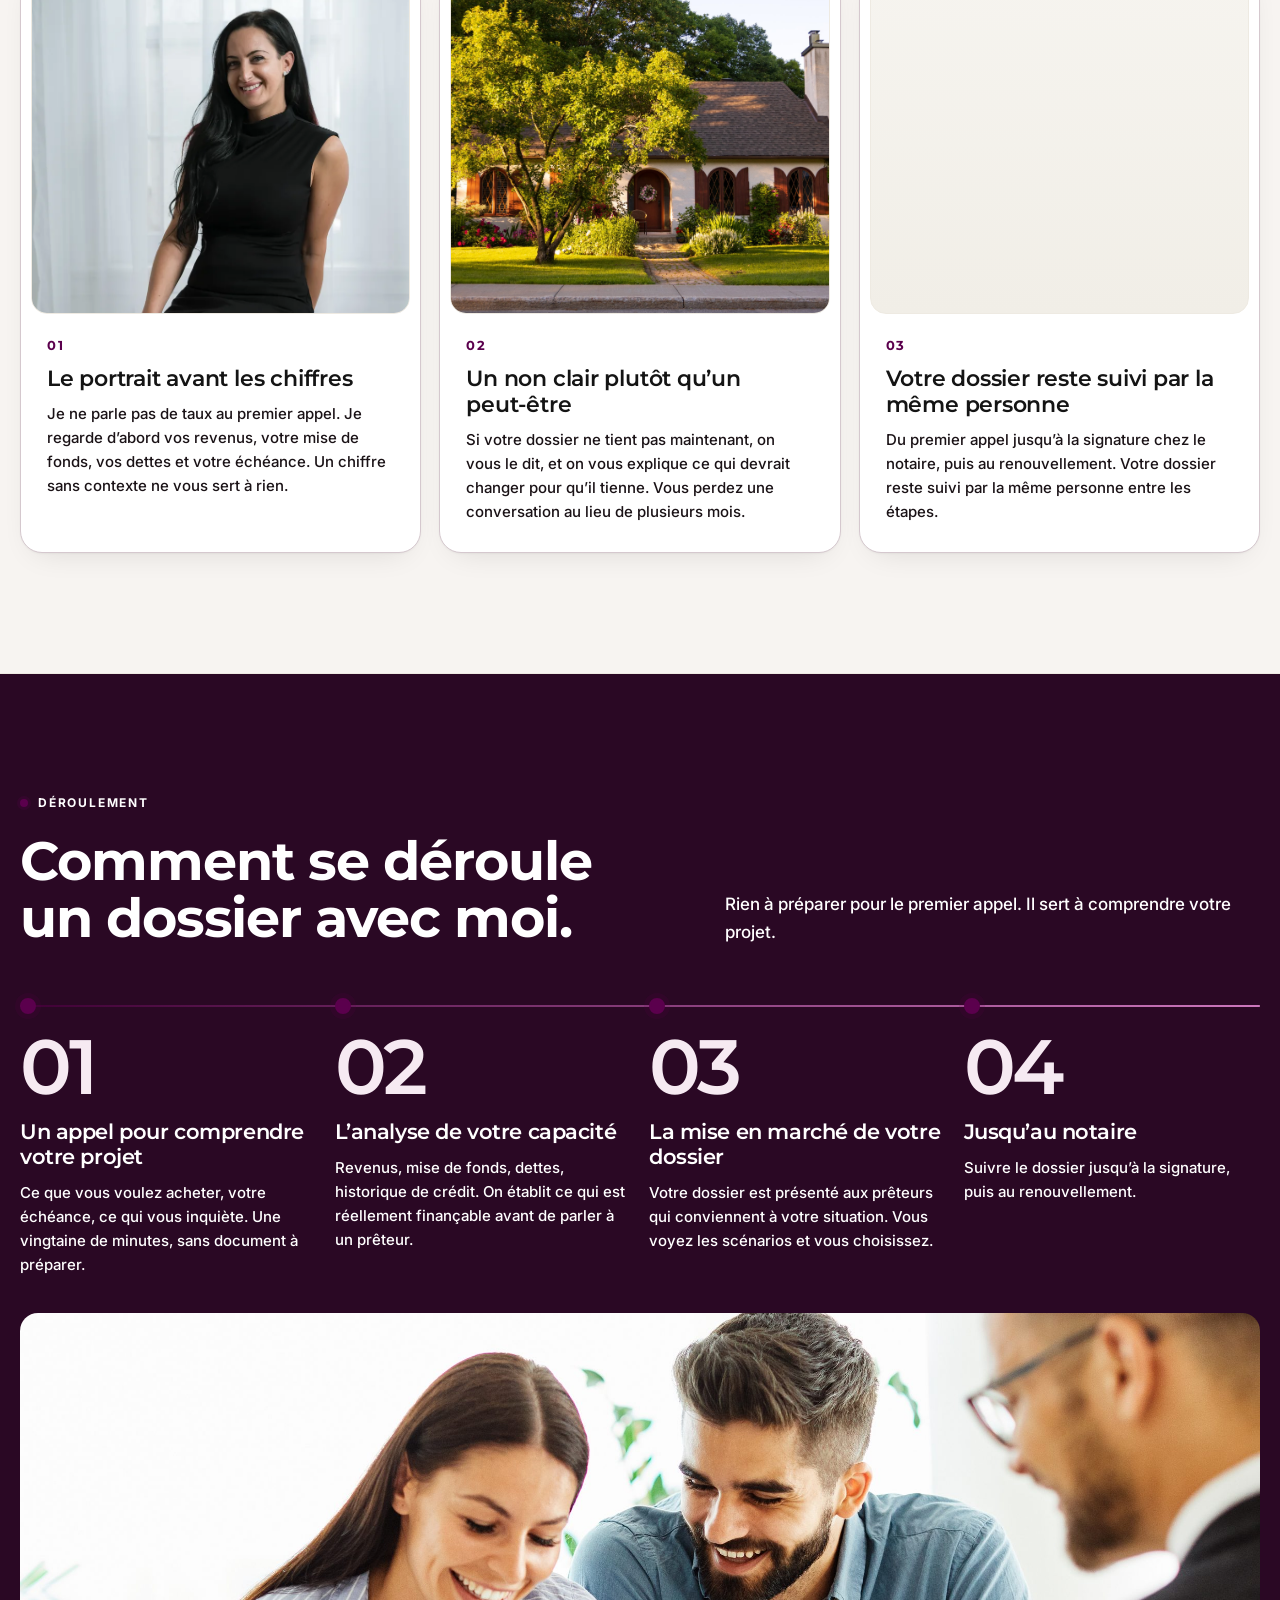
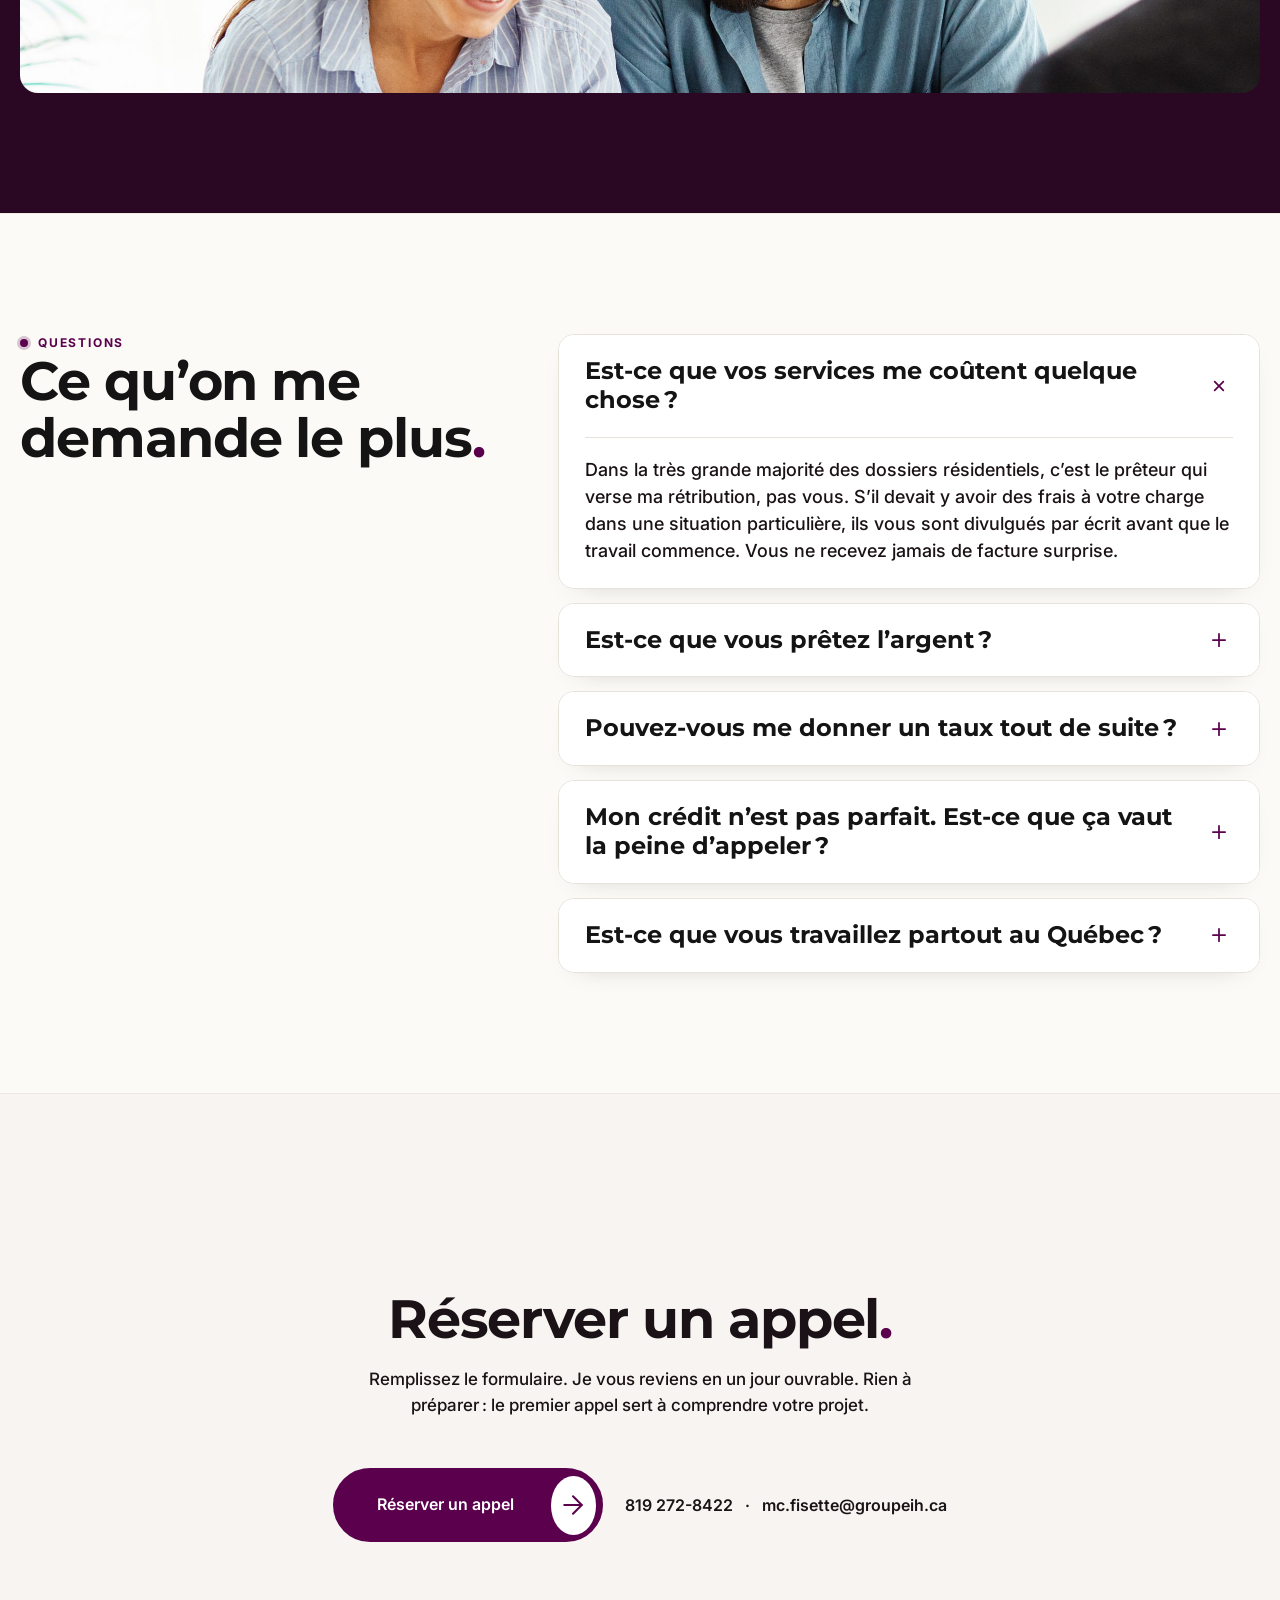
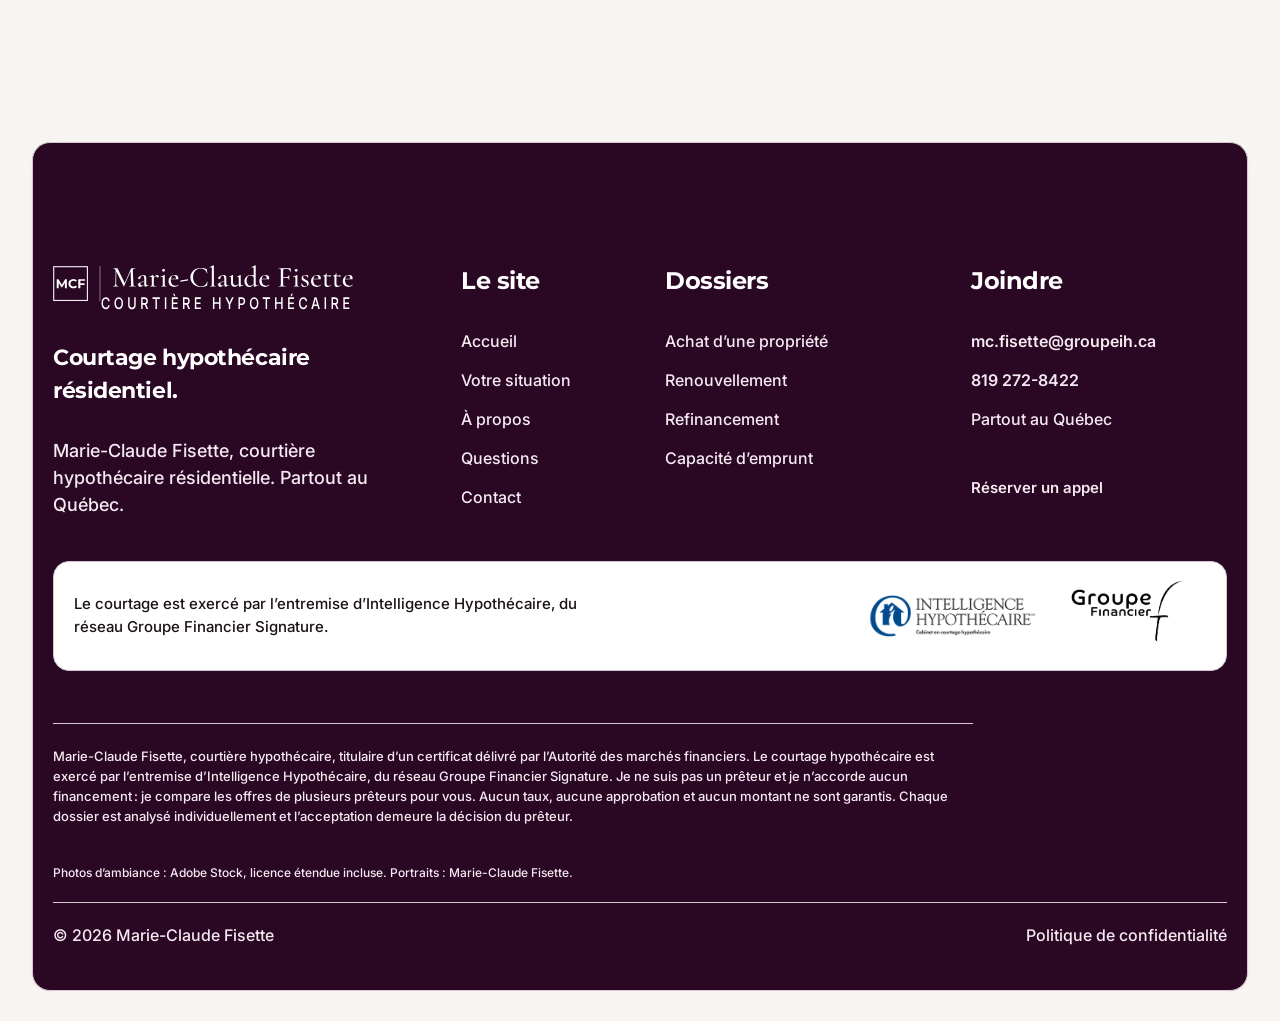
==== commit 86758684: "Add licensed stock photos and give each section its own image. Service heroes, related cards, the no" ====
--- a/index.html
+++ b/index.html
@@ -108,7 +108,7 @@
 </div></div></div></div></div></div>
 <div class="section rm-bento-section" id="situations"><div class="hero-container">
 <div class="rm-bento-head" data-anim="fadeInUp"><div class="sub-heading"><i class="rm-ico rm-ico-dot" aria-hidden="true"></i><span>Votre situation</span></div><h2 class="title-heading">Achat, renouvellement, refinancement et capacité d’emprunt<span class="rm-dot">.</span></h2><p>Chaque dossier mérite une approche personnalisée.</p></div>
-<div class="bento-grid mcf-bento"><article class="bento-tile bt-a" style="--i:0"><div class="bento-visual"><picture><source type="image/webp" srcset="assets/img/stock/saint-denis-800.webp 800w, assets/img/stock/saint-denis-1400.webp 1400w" sizes="(max-width: 767px) 100vw, 40vw"><img class="mcf-fill" src="assets/img/stock/saint-denis-1400.jpg" srcset="assets/img/stock/saint-denis-800.jpg 800w, assets/img/stock/saint-denis-1400.jpg 1400w" sizes="(max-width: 767px) 100vw, 40vw" alt="" width="1400" height="933" loading="lazy" decoding="async"></picture></div><div class="bento-copy"><span class="bento-tag">Achat</span><h3>Achat d’une propriété</h3><p>Vous avez déjà été propriétaire, ou vous changez de maison. Le financement doit tenir compte de la vente, du calendrier et des deux dates de notaire.</p><a class="bento-link" href="achat/">En savoir plus <i class="rm-ico" aria-hidden="true"><svg xmlns="http://www.w3.org/2000/svg" width="1em" height="1em" viewBox="0 0 24 24" fill="none" stroke="currentColor" stroke-width="1.6" stroke-linecap="round" stroke-linejoin="round" aria-hidden="true"><path d="M5 12h14"></path><path d="m12 5 7 7-7 7"></path></svg></i></a></div></article><article class="bento-tile bt-b" style="--i:1"><div class="bento-visual"><picture><source type="image/webp" srcset="assets/img/stock/cles-800.webp 800w, assets/img/stock/cles-1400.webp 1400w" sizes="(max-width: 767px) 100vw, 40vw"><img class="mcf-fill" src="assets/img/stock/cles-1400.jpg" srcset="assets/img/stock/cles-800.jpg 800w, assets/img/stock/cles-1400.jpg 1400w" sizes="(max-width: 767px) 100vw, 40vw" alt="" width="1400" height="935" loading="lazy" decoding="async"></picture></div><div class="bento-copy"><span class="bento-tag">Renouvellement</span><h3>Renouvellement</h3><p>Votre terme arrive à échéance. Votre institution vous a envoyé une offre. On la compare avec le marché avant que vous signiez par habitude.</p><a class="bento-link" href="renouvellement/">En savoir plus <i class="rm-ico" aria-hidden="true"><svg xmlns="http://www.w3.org/2000/svg" width="1em" height="1em" viewBox="0 0 24 24" fill="none" stroke="currentColor" stroke-width="1.6" stroke-linecap="round" stroke-linejoin="round" aria-hidden="true"><path d="M5 12h14"></path><path d="m12 5 7 7-7 7"></path></svg></i></a></div></article><article class="bento-tile bt-c" style="--i:2"><div class="bento-visual"><picture><source type="image/webp" srcset="assets/img/stock/rue-coloree-800.webp 800w, assets/img/stock/rue-coloree-1400.webp 1400w" sizes="(max-width: 767px) 100vw, 40vw"><img class="mcf-fill" src="assets/img/stock/rue-coloree-1400.jpg" srcset="assets/img/stock/rue-coloree-800.jpg 800w, assets/img/stock/rue-coloree-1400.jpg 1400w" sizes="(max-width: 767px) 100vw, 40vw" alt="" width="1400" height="934" loading="lazy" decoding="async"></picture></div><div class="bento-copy"><span class="bento-tag">Refinancement</span><h3>Refinancement</h3><p>Utiliser la valeur accumulée dans votre propriété pour des travaux, pour regrouper des dettes ou pour libérer un budget mensuel.</p><a class="bento-link" href="refinancement/">En savoir plus <i class="rm-ico" aria-hidden="true"><svg xmlns="http://www.w3.org/2000/svg" width="1em" height="1em" viewBox="0 0 24 24" fill="none" stroke="currentColor" stroke-width="1.6" stroke-linecap="round" stroke-linejoin="round" aria-hidden="true"><path d="M5 12h14"></path><path d="m12 5 7 7-7 7"></path></svg></i></a></div></article><article class="bento-tile bt-d" style="--i:3"><div class="bento-visual"><picture><source type="image/webp" srcset="assets/img/stock/maisons-montreal-800.webp 800w, assets/img/stock/maisons-montreal-1400.webp 1400w" sizes="(max-width: 767px) 100vw, 40vw"><img class="mcf-fill" src="assets/img/stock/maisons-montreal-1400.jpg" srcset="assets/img/stock/maisons-montreal-800.jpg 800w, assets/img/stock/maisons-montreal-1400.jpg 1400w" sizes="(max-width: 767px) 100vw, 40vw" alt="" width="1400" height="933" loading="lazy" decoding="async"></picture></div><div class="bento-copy"><span class="bento-tag">Capacité</span><h3>Capacité d’emprunt</h3><p>Revenus, mise de fonds, dettes, historique de crédit. On établit ce qui est réellement finançable avant de parler à un prêteur.</p><a class="bento-link" href="capacite-emprunt/">En savoir plus <i class="rm-ico" aria-hidden="true"><svg xmlns="http://www.w3.org/2000/svg" width="1em" height="1em" viewBox="0 0 24 24" fill="none" stroke="currentColor" stroke-width="1.6" stroke-linecap="round" stroke-linejoin="round" aria-hidden="true"><path d="M5 12h14"></path><path d="m12 5 7 7-7 7"></path></svg></i></a></div></article></div>
+<div class="bento-grid mcf-bento"><article class="bento-tile bt-a" style="--i:0"><div class="bento-visual"><img class="mcf-fill mcf-pos-cles" src="assets/img/stock/couple-cles.jpg" alt="Un couple sourit devant sa maison, les clés à la main" width="2400" height="1597" loading="lazy" decoding="async"></div><div class="bento-copy"><span class="bento-tag">Achat</span><h3>Achat d’une propriété</h3><p>Vous avez déjà été propriétaire, ou vous changez de maison. Le financement doit tenir compte de la vente, du calendrier et des deux dates de notaire.</p><a class="bento-link" href="achat/">En savoir plus <i class="rm-ico" aria-hidden="true"><svg xmlns="http://www.w3.org/2000/svg" width="1em" height="1em" viewBox="0 0 24 24" fill="none" stroke="currentColor" stroke-width="1.6" stroke-linecap="round" stroke-linejoin="round" aria-hidden="true"><path d="M5 12h14"></path><path d="m12 5 7 7-7 7"></path></svg></i></a></div></article><article class="bento-tile bt-b" style="--i:1"><div class="bento-visual"><img class="mcf-fill mcf-pos-renouv" src="assets/img/stock/renouvellement.jpg" alt="Un couple compare des documents d’hypothèque au salon" width="2400" height="1600" loading="lazy" decoding="async"></div><div class="bento-copy"><span class="bento-tag">Renouvellement</span><h3>Renouvellement</h3><p>Votre terme arrive à échéance. Votre institution vous a envoyé une offre. On la compare avec le marché avant que vous signiez par habitude.</p><a class="bento-link" href="renouvellement/">En savoir plus <i class="rm-ico" aria-hidden="true"><svg xmlns="http://www.w3.org/2000/svg" width="1em" height="1em" viewBox="0 0 24 24" fill="none" stroke="currentColor" stroke-width="1.6" stroke-linecap="round" stroke-linejoin="round" aria-hidden="true"><path d="M5 12h14"></path><path d="m12 5 7 7-7 7"></path></svg></i></a></div></article><article class="bento-tile bt-c" style="--i:2"><div class="bento-visual"><img class="mcf-fill mcf-pos-cuisine" src="assets/img/stock/renovation-cuisine.jpg" alt="Cuisine en rénovation, avec des armoires de bois et une échelle" width="2400" height="1600" loading="lazy" decoding="async"></div><div class="bento-copy"><span class="bento-tag">Refinancement</span><h3>Refinancement</h3><p>Utiliser la valeur accumulée dans votre propriété pour des travaux, pour regrouper des dettes ou pour libérer un budget mensuel.</p><a class="bento-link" href="refinancement/">En savoir plus <i class="rm-ico" aria-hidden="true"><svg xmlns="http://www.w3.org/2000/svg" width="1em" height="1em" viewBox="0 0 24 24" fill="none" stroke="currentColor" stroke-width="1.6" stroke-linecap="round" stroke-linejoin="round" aria-hidden="true"><path d="M5 12h14"></path><path d="m12 5 7 7-7 7"></path></svg></i></a></div></article><article class="bento-tile bt-d" style="--i:3"><div class="bento-visual"><img class="mcf-fill mcf-pos-budget" src="assets/img/stock/couple-budget.jpg" alt="Un couple calcule son budget à la table de la cuisine" width="2400" height="1600" loading="lazy" decoding="async"></div><div class="bento-copy"><span class="bento-tag">Capacité</span><h3>Capacité d’emprunt</h3><p>Revenus, mise de fonds, dettes, historique de crédit. On établit ce qui est réellement finançable avant de parler à un prêteur.</p><a class="bento-link" href="capacite-emprunt/">En savoir plus <i class="rm-ico" aria-hidden="true"><svg xmlns="http://www.w3.org/2000/svg" width="1em" height="1em" viewBox="0 0 24 24" fill="none" stroke="currentColor" stroke-width="1.6" stroke-linecap="round" stroke-linejoin="round" aria-hidden="true"><path d="M5 12h14"></path><path d="m12 5 7 7-7 7"></path></svg></i></a></div></article></div>
 </div></div>
 <div class="section-guide keep-dark"><div class="guide-banner"><div class="hero-container"><div class="guide-content" data-anim="fadeInUp">
 <div class="sub-heading"><i class="rm-ico rm-ico-dot" aria-hidden="true"></i><span>Un seul interlocuteur</span></div>
@@ -120,12 +120,12 @@
 <div class="rm-why-head"><div class="d-flex flex-column gspace-2" data-anim="fadeInUp"><div class="sub-heading"><i class="rm-ico rm-ico-dot" aria-hidden="true"></i><span>Engagements</span></div><h2 class="title-heading">Ce que vous pouvez attendre d’un dossier<span class="rm-dot">.</span></h2></div>
 <div class="rm-why-intro" data-anim="fadeInUp" data-delay="80"><p>Ma philosophie est simple : je préfère vous dire ce que vous avez besoin d’entendre plutôt que ce que vous aimeriez entendre.</p>
 <a href="contact/" class="rm-arrow-link">Parlons de votre projet <i class="rm-ico" aria-hidden="true"><svg xmlns="http://www.w3.org/2000/svg" width="1em" height="1em" viewBox="0 0 24 24" fill="none" stroke="currentColor" stroke-width="1.6" stroke-linecap="round" stroke-linejoin="round" aria-hidden="true"><path d="M5 12h14"></path><path d="m12 5 7 7-7 7"></path></svg></i></a></div></div>
-<div class="rm-why-grid"><article class="rm-why-card" style="--i:0"><div class="rm-why-visual"><picture><source type="image/webp" srcset="assets/img/mcf/mcf-stool-800.webp 800w, assets/img/mcf/mcf-stool-1400.webp 1400w" sizes="(max-width: 900px) 100vw, 30vw"><img class="mcf-fill" src="assets/img/mcf/mcf-stool-1400.jpg" srcset="assets/img/mcf/mcf-stool-800.jpg 800w, assets/img/mcf/mcf-stool-1400.jpg 1400w" sizes="(max-width: 900px) 100vw, 30vw" alt="Marie-Claude Fisette, courtière hypothécaire" width="1400" height="2100" loading="lazy" decoding="async"></picture></div><div class="rm-why-copy"><span class="rm-why-num">01</span><h3>Le portrait avant les chiffres</h3><p>Je ne parle pas de taux au premier appel. Je regarde d’abord vos revenus, votre mise de fonds, vos dettes et votre échéance. Un chiffre sans contexte ne vous sert à rien.</p></div></article><article class="rm-why-card" style="--i:1"><div class="rm-why-visual"><picture><source type="image/webp" srcset="assets/img/stock/cles-800.webp 800w, assets/img/stock/cles-1400.webp 1400w" sizes="(max-width: 900px) 100vw, 30vw"><img class="mcf-fill" src="assets/img/stock/cles-1400.jpg" srcset="assets/img/stock/cles-800.jpg 800w, assets/img/stock/cles-1400.jpg 1400w" sizes="(max-width: 900px) 100vw, 30vw" alt="Clés posées devant une maquette de maison" width="1400" height="935" loading="lazy" decoding="async"></picture></div><div class="rm-why-copy"><span class="rm-why-num">02</span><h3>Un non clair plutôt qu’un peut-être</h3><p>Si votre dossier ne tient pas maintenant, on vous le dit, et on vous explique ce qui devrait changer pour qu’il tienne. Vous perdez une conversation au lieu de plusieurs mois.</p></div></article><article class="rm-why-card" style="--i:2"><div class="rm-why-visual"><picture><source type="image/webp" srcset="assets/img/mcf/mcf-chair-800.webp 800w, assets/img/mcf/mcf-chair-1400.webp 1400w" sizes="(max-width: 900px) 100vw, 30vw"><img class="mcf-fill" src="assets/img/mcf/mcf-chair-1400.jpg" srcset="assets/img/mcf/mcf-chair-800.jpg 800w, assets/img/mcf/mcf-chair-1400.jpg 1400w" sizes="(max-width: 900px) 100vw, 30vw" alt="Marie-Claude Fisette, courtière hypothécaire" width="1400" height="2213" loading="lazy" decoding="async"></picture></div><div class="rm-why-copy"><span class="rm-why-num">03</span><h3>Votre dossier reste suivi par la même personne</h3><p>Du premier appel jusqu’à la signature chez le notaire, puis au renouvellement. Votre dossier reste suivi par la même personne entre les étapes.</p></div></article></div>
+<div class="rm-why-grid"><article class="rm-why-card" style="--i:0"><div class="rm-why-visual"><picture><source type="image/webp" srcset="assets/img/mcf/mcf-stool-800.webp 800w, assets/img/mcf/mcf-stool-1400.webp 1400w" sizes="(max-width: 900px) 100vw, 30vw"><img class="mcf-fill" src="assets/img/mcf/mcf-stool-1400.jpg" srcset="assets/img/mcf/mcf-stool-800.jpg 800w, assets/img/mcf/mcf-stool-1400.jpg 1400w" sizes="(max-width: 900px) 100vw, 30vw" alt="Marie-Claude Fisette, courtière hypothécaire" width="1400" height="2100" loading="lazy" decoding="async"></picture></div><div class="rm-why-copy"><span class="rm-why-num">01</span><h3>Le portrait avant les chiffres</h3><p>Je ne parle pas de taux au premier appel. Je regarde d’abord vos revenus, votre mise de fonds, vos dettes et votre échéance. Un chiffre sans contexte ne vous sert à rien.</p></div></article><article class="rm-why-card" style="--i:1"><div class="rm-why-visual"><img class="mcf-fill mcf-pos-maison" src="assets/img/stock/maison-banlieue.jpg" alt="Maison unifamiliale avec jardin et entrée pavée" width="2400" height="1600" loading="lazy" decoding="async"></div><div class="rm-why-copy"><span class="rm-why-num">02</span><h3>Un non clair plutôt qu’un peut-être</h3><p>Si votre dossier ne tient pas maintenant, on vous le dit, et on vous explique ce qui devrait changer pour qu’il tienne. Vous perdez une conversation au lieu de plusieurs mois.</p></div></article><article class="rm-why-card" style="--i:2"><div class="rm-why-visual"><picture><source type="image/webp" srcset="assets/img/mcf/mcf-chair-800.webp 800w, assets/img/mcf/mcf-chair-1400.webp 1400w" sizes="(max-width: 900px) 100vw, 30vw"><img class="mcf-fill" src="assets/img/mcf/mcf-chair-1400.jpg" srcset="assets/img/mcf/mcf-chair-800.jpg 800w, assets/img/mcf/mcf-chair-1400.jpg 1400w" sizes="(max-width: 900px) 100vw, 30vw" alt="Marie-Claude Fisette, courtière hypothécaire" width="1400" height="2213" loading="lazy" decoding="async"></picture></div><div class="rm-why-copy"><span class="rm-why-num">03</span><h3>Votre dossier reste suivi par la même personne</h3><p>Du premier appel jusqu’à la signature chez le notaire, puis au renouvellement. Votre dossier reste suivi par la même personne entre les étapes.</p></div></article></div>
 </div></div>
 <div class="section rm-method mcf-deep" id="deroulement"><div class="hero-container">
 <div class="rm-why-head"><div class="d-flex flex-column gspace-2" data-anim="fadeInUp"><div class="sub-heading"><i class="rm-ico rm-ico-dot" aria-hidden="true"></i><span>Déroulement</span></div><h2 class="title-heading">Comment se déroule un dossier avec moi<span class="rm-dot">.</span></h2></div>
 <div class="rm-why-intro" data-anim="fadeInUp"><p>Rien à préparer pour le premier appel. Il sert à comprendre votre projet.</p></div></div>
-<ol class="rm-timeline"><span class="rm-tl-line" aria-hidden="true"><i></i></span><li class="rm-tl-step" style="--i:0"><span class="rm-tl-dot" aria-hidden="true"></span><span class="rm-tl-num" aria-hidden="true">01</span><h3>Un appel pour comprendre votre projet</h3><p>Ce que vous voulez acheter, votre échéance, ce qui vous inquiète. Une vingtaine de minutes, sans document à préparer.</p></li><li class="rm-tl-step" style="--i:1"><span class="rm-tl-dot" aria-hidden="true"></span><span class="rm-tl-num" aria-hidden="true">02</span><h3>L’analyse de votre capacité</h3><p>Revenus, mise de fonds, dettes, historique de crédit. On établit ce qui est réellement finançable avant de parler à un prêteur.</p></li><li class="rm-tl-step" style="--i:2"><span class="rm-tl-dot" aria-hidden="true"></span><span class="rm-tl-num" aria-hidden="true">03</span><h3>La mise en marché de votre dossier</h3><p>Votre dossier est présenté aux prêteurs qui conviennent à votre situation. Vous voyez les scénarios et vous choisissez.</p></li><li class="rm-tl-step" style="--i:3"><span class="rm-tl-dot" aria-hidden="true"></span><span class="rm-tl-num" aria-hidden="true">04</span><h3>Jusqu’au notaire</h3><p>Suivre le dossier jusqu’à la signature, puis au renouvellement.</p></li></ol>
+<ol class="rm-timeline"><span class="rm-tl-line" aria-hidden="true"><i></i></span><li class="rm-tl-step" style="--i:0"><span class="rm-tl-dot" aria-hidden="true"></span><span class="rm-tl-num" aria-hidden="true">01</span><h3>Un appel pour comprendre votre projet</h3><p>Ce que vous voulez acheter, votre échéance, ce qui vous inquiète. Une vingtaine de minutes, sans document à préparer.</p></li><li class="rm-tl-step" style="--i:1"><span class="rm-tl-dot" aria-hidden="true"></span><span class="rm-tl-num" aria-hidden="true">02</span><h3>L’analyse de votre capacité</h3><p>Revenus, mise de fonds, dettes, historique de crédit. On établit ce qui est réellement finançable avant de parler à un prêteur.</p></li><li class="rm-tl-step" style="--i:2"><span class="rm-tl-dot" aria-hidden="true"></span><span class="rm-tl-num" aria-hidden="true">03</span><h3>La mise en marché de votre dossier</h3><p>Votre dossier est présenté aux prêteurs qui conviennent à votre situation. Vous voyez les scénarios et vous choisissez.</p></li><li class="rm-tl-step" style="--i:3"><span class="rm-tl-dot" aria-hidden="true"></span><span class="rm-tl-num" aria-hidden="true">04</span><h3>Jusqu’au notaire</h3><p>Suivre le dossier jusqu’à la signature, puis au renouvellement.</p></li></ol><figure class="mcf-notary"><img class="mcf-pos-signature" src="assets/img/stock/signature-conseiller.jpg" alt="Un couple signe des documents avec un conseiller" width="2400" height="1954" loading="lazy" decoding="async"></figure>
 </div></div>
 <section class="section rm-light rm-faq-light" id="questions"><div class="hero-container"><div class="row row-cols-lg-2 row-cols-1 grid-spacer-5">
 <div class="col col-lg-5"><div class="faq-title-container" data-anim="fadeInUp"><div class="sub-heading"><i class="rm-ico rm-ico-dot" aria-hidden="true"></i><span>Questions</span></div><h2 class="title-heading">Ce qu’on me demande le plus<span class="rm-dot">.</span></h2></div></div>
@@ -159,7 +159,7 @@
 </ul><a class="rm-text-link" href="contact/">Réserver un appel</a></div></div>
 </div>
 <div class="mcf-network mcf-network--footer"><p>Le courtage est exercé par l’entremise d’Intelligence Hypothécaire, du réseau Groupe Financier Signature.</p><div class="mcf-network-logos"><img src="assets/brand/logo-intelligence-hypothecaire.png" alt="Intelligence Hypothécaire, cabinet en courtage hypothécaire" width="280" height="86"><img class="mcf-logo-gfs" src="assets/brand/logo-groupe-financier-signature.png" alt="Groupe Financier Signature" width="220" height="116"></div></div><div class="mcf-legal"><p>Marie-Claude Fisette, courtière hypothécaire, titulaire d’un certificat délivré par l’Autorité des marchés financiers. Le courtage hypothécaire est exercé par l’entremise d’Intelligence Hypothécaire, du réseau Groupe Financier Signature. Je ne suis pas un prêteur et je n’accorde aucun financement : je compare les offres de plusieurs prêteurs pour vous. Aucun taux, aucune approbation et aucun montant ne sont garantis. Chaque dossier est analysé individuellement et l’acceptation demeure la décision du prêteur.</p></div>
-<p class="mcf-credits">Photos de rues: Andre Carrotflower (CC BY-SA 4.0), Thomas1313 (CC BY-SA 3.0) et Gene.arboit (CC BY-SA 3.0), Wikimedia Commons. Clés: Unsplash, licence Unsplash, photo 1560518883.</p><div class="copyright-container"><span class="copyright">© 2026 Marie-Claude Fisette</span>
+<p class="mcf-credits">Photos d’ambiance : Adobe Stock, licence étendue incluse. Portraits : Marie-Claude Fisette.</p><div class="copyright-container"><span class="copyright">© 2026 Marie-Claude Fisette</span>
 <div class="d-flex flex-row gspace-2"><a class="legal-link" href="politique-de-confidentialite/">Politique de confidentialité</a></div></div>
 <div class="footer-spacer"></div>
 </div></div></div></div></footer>
--- a/assets/mcf.css
+++ b/assets/mcf.css
@@ -275,16 +275,37 @@
 .rm-editorial:after { display: none; }
 .rm-editorial { opacity: 1; clip-path: none; background: transparent; }
 
-.navbar .rm-logo,
+.rm-logo { aspect-ratio: 1033 / 164; }
+
+.navbar .logo-container {
+  flex: 0 0 auto !important;
+  min-width: max-content;
+  margin-right: 8px !important;
+}
+
+.navbar .navbar-collapse {
+  flex: 1 1 auto;
+  min-width: 0;
+  justify-content: center;
+}
+
+.navbar .rm-logo {
+  height: 72px;
+  width: auto !important;
+  max-width: none !important;
+  object-fit: contain;
+}
+
 .logo-container-footer .rm-logo {
-  height: 42px;
+  height: 48px;
   width: auto;
-  max-width: min(58vw, 280px);
+  max-width: 340px;
 }
 
 .sidebar-header .logo .rm-logo {
-  height: 36px;
-  max-width: 180px;
+  height: 58px;
+  width: auto;
+  max-width: none;
 }
 
 [data-anim] { opacity: 0; }
@@ -352,10 +373,22 @@
   .mcf-bento { grid-template-columns: 1fr; grid-auto-rows: auto; }
   .mcf-bento .bento-tile { grid-column: auto !important; grid-row: auto !important; }
   .mcf-bento .bento-visual { height: 210px; flex: none; }
-  .navbar-wrapper { padding: 16px; }
-  .navbar { padding: 12px 14px; }
+  .navbar-wrapper { padding: 8px 6px; }
+  .navbar { padding: 6px 8px; }
+  .navbar .navbar-container { gap: 8px !important; }
+  .navbar .logo-container {
+    flex: 1 1 auto !important;
+    min-width: 0;
+    margin-right: 0 !important;
+  }
   .rm-nav-num { display: none; }
-  .navbar .rm-logo { max-width: 42vw; height: 34px; }
+  .navbar .nav-btn.rm-menu--b { padding: 0 10px; }
+  .navbar .rm-logo {
+    height: auto !important;
+    width: calc(100vw - 118px) !important;
+    max-width: calc(100vw - 118px) !important;
+    max-height: none;
+  }
   .rm-hero { grid-template-columns: 1fr; padding: 16px; }
   .mcf-hero-photo { order: -1; min-height: 560px; height: 560px; }
   .mcf-hero-photo img { object-position: center top; }
@@ -790,16 +823,27 @@
   z-index: 0;
 }
 
+.rm-split-head:not(:has(h2)):has(img) {
+  position: relative;
+  min-height: 460px;
+  height: 100%;
+  overflow: hidden;
+}
+
 .rm-split-head picture,
 .rm-split-head img {
   display: block;
-  position: static !important;
-  inset: auto !important;
   width: 100%;
-  height: auto !important;
+  object-fit: cover;
+  border-radius: 18px;
+}
+
+.rm-split-head:not(:has(h2)) picture,
+.rm-split-head:not(:has(h2)) img {
+  position: absolute !important;
+  inset: 0 !important;
+  height: 100% !important;
   max-height: none;
-  object-fit: cover;
-  object-position: center 42%;
   border-radius: 18px;
 }
 
@@ -845,7 +889,7 @@
 
 .rm-related-visual {
   display: block;
-  height: 190px;
+  height: 240px;
   overflow: hidden;
   background: var(--mcf-paper);
 }
@@ -855,8 +899,69 @@
   width: 100%;
   height: 100%;
   object-fit: cover;
-  object-position: center;
-}
+  object-position: center 30%;
+}
+
+.mcf-stock-pair,
+.mcf-context-row {
+  display: grid;
+  gap: 16px;
+  margin-top: 22px;
+}
+
+.mcf-stock-pair { grid-template-columns: 1fr 1fr; }
+.mcf-context-row { grid-template-columns: repeat(3, minmax(0, 1fr)); }
+
+.mcf-stock-pair img,
+.mcf-context-row img,
+.mcf-notary img {
+  display: block;
+  width: 100%;
+  object-fit: cover;
+  border-radius: 18px;
+}
+
+.mcf-stock-pair img { height: 320px; }
+.mcf-context-row img { height: 280px; }
+
+.mcf-notary {
+  margin: 36px 0 0;
+  width: 100%;
+}
+
+.mcf-notary img {
+  height: 380px;
+  border-radius: 18px;
+}
+
+.bento-visual img.mcf-pos-cles,
+.rm-related-visual img.mcf-pos-cles,
+.rm-split-head img.mcf-pos-cles { object-position: 46% 30%; }
+
+.bento-visual img.mcf-pos-famille,
+.mcf-stock-pair img.mcf-pos-famille { object-position: center 40%; }
+
+.rm-why-visual img.mcf-pos-maison,
+.mcf-stock-pair img.mcf-pos-maison { object-position: center 46%; }
+
+.bento-visual img.mcf-pos-renouv,
+.rm-related-visual img.mcf-pos-renouv,
+.rm-split-head img.mcf-pos-renouv { object-position: center 24%; }
+
+.bento-visual img.mcf-pos-cuisine,
+.rm-related-visual img.mcf-pos-cuisine,
+.rm-split-head img.mcf-pos-cuisine { object-position: center 55%; }
+
+.bento-visual img.mcf-pos-budget,
+.rm-related-visual img.mcf-pos-budget,
+.rm-split-head img.mcf-pos-budget { object-position: center 22%; }
+
+.mcf-notary img.mcf-pos-signature { object-position: 40% 16%; }
+
+.rm-why-visual img.mcf-pos-plex,
+.mcf-context-row img.mcf-pos-plex { object-position: center 42%; }
+
+.mcf-context-row img.mcf-pos-condo { object-position: center 34%; }
 
 .rm-related-label {
   display: flex;
@@ -873,8 +978,14 @@
 
 @media (max-width: 767px) {
   .rm-related-cards { grid-template-columns: 1fr; }
-  .rm-related-visual { height: 210px; }
+  .rm-related-visual { height: 230px; }
   .rm-split:has(.rm-split-head img) .rm-split-body { padding: 22px 18px 24px; }
+  .rm-split-head:not(:has(h2)):has(img) { min-height: 320px; }
+  .mcf-stock-pair,
+  .mcf-context-row { grid-template-columns: 1fr; }
+  .mcf-stock-pair img,
+  .mcf-context-row img { height: 220px; }
+  .mcf-notary img { height: 280px; }
 }
 
 /* The call-to-action is a cream field. A purple panel is not placed on the purple section. */
@@ -906,8 +1017,10 @@
 }
 
 .section.mcf-deep:has(.rm-cta) .btn-accent {
-  background: var(--mcf-deep) !important;
-  border-color: var(--mcf-deep) !important;
+  background: #5B004D !important;
+  background-image: none !important;
+  border-color: #5B004D !important;
+  opacity: 1 !important;
 }
 
 .section.mcf-deep:has(.rm-cta) .rm-cta.keep-dark .btn-accent .btn-title,
@@ -918,11 +1031,14 @@
 
 .section.mcf-deep:has(.rm-cta) .btn-accent .icon-circle {
   background: #fff !important;
-  color: var(--mcf-deep) !important;
-}
-
-.section.mcf-deep:has(.rm-cta) .btn-accent .icon-circle i {
-  color: var(--mcf-deep) !important;
+  color: #5B004D !important;
+  opacity: 1 !important;
+}
+
+.section.mcf-deep:has(.rm-cta) .btn-accent .icon-circle i,
+.section.mcf-deep:has(.rm-cta) .btn-accent .icon-circle svg {
+  color: #5B004D !important;
+  stroke: #5B004D !important;
 }
 
 .mcf-deep .rm-dot,
@@ -941,3 +1057,84 @@
   filter: brightness(0) invert(1);
 }
 
+/* The booking block is always fully drawn. A fade must not leave it grey. */
+.rm-cta,
+.rm-cta [data-anim],
+.rm-cta [data-anim].animate__animated {
+  opacity: 1 !important;
+  animation: none !important;
+  transform: none !important;
+}
+
+.rm-cta .newsletter-layout,
+.rm-cta .gspace-5,
+.rm-cta .gspace-5 > [data-anim] {
+  display: flex;
+  flex-direction: column;
+  align-items: center;
+  justify-content: center;
+  text-align: center;
+  width: 100%;
+}
+
+.rm-cta .gspace-5 > [data-anim]:last-child {
+  flex-direction: row;
+  flex-wrap: wrap;
+  gap: 16px 22px;
+}
+
+.rm-cta .title-heading,
+.rm-cta .title-heading .rm-dot {
+  color: #1A1015 !important;
+  -webkit-text-fill-color: #1A1015 !important;
+  background: none !important;
+  -webkit-background-clip: border-box !important;
+  opacity: 1 !important;
+  text-align: center;
+}
+
+.rm-cta p,
+.rm-cta .rm-cta-contact,
+.rm-cta .rm-cta-contact a,
+.rm-cta .rm-cta-contact span {
+  color: #1A1216 !important;
+  -webkit-text-fill-color: #1A1216 !important;
+  opacity: 1 !important;
+  text-align: center;
+}
+
+.rm-cta .btn-accent {
+  background: #5B004D !important;
+  background-image: none !important;
+  border: 2px solid #5B004D !important;
+  opacity: 1 !important;
+}
+
+.rm-cta .btn-accent .btn-title,
+.rm-cta .btn-accent .btn-title span,
+.rm-cta .btn-accent {
+  color: #fff !important;
+  -webkit-text-fill-color: #fff !important;
+}
+
+.rm-cta .btn-accent .icon-circle {
+  background: #fff !important;
+  color: #5B004D !important;
+  opacity: 1 !important;
+}
+
+.rm-cta .btn-accent .icon-circle i,
+.rm-cta .btn-accent .icon-circle svg {
+  color: #5B004D !important;
+  stroke: #5B004D !important;
+}
+
+.bento-grid.is-in .bento-tile,
+.rm-why-grid.is-in .rm-why-card,
+.rm-timeline.is-in .rm-tl-step,
+[data-anim].is-shown {
+  opacity: 1 !important;
+  transform: none !important;
+  transition-delay: 0s !important;
+}
+
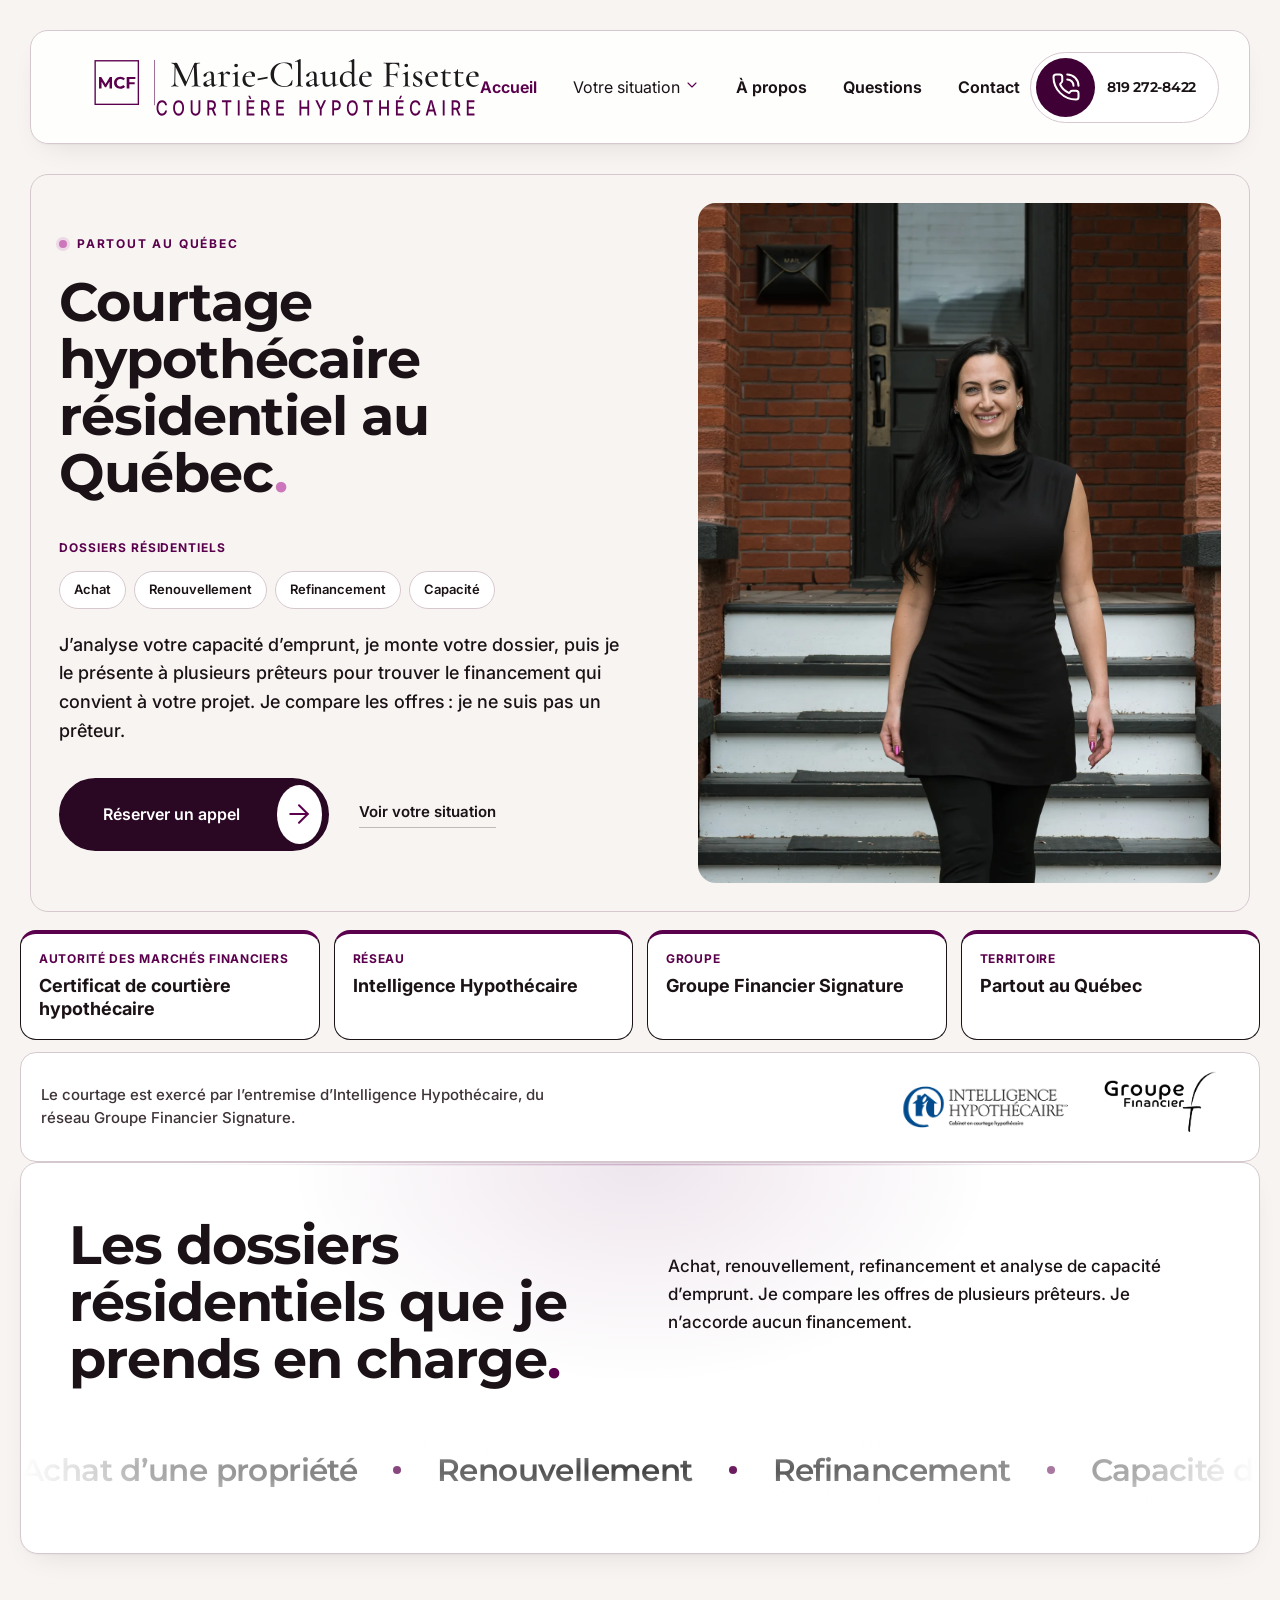
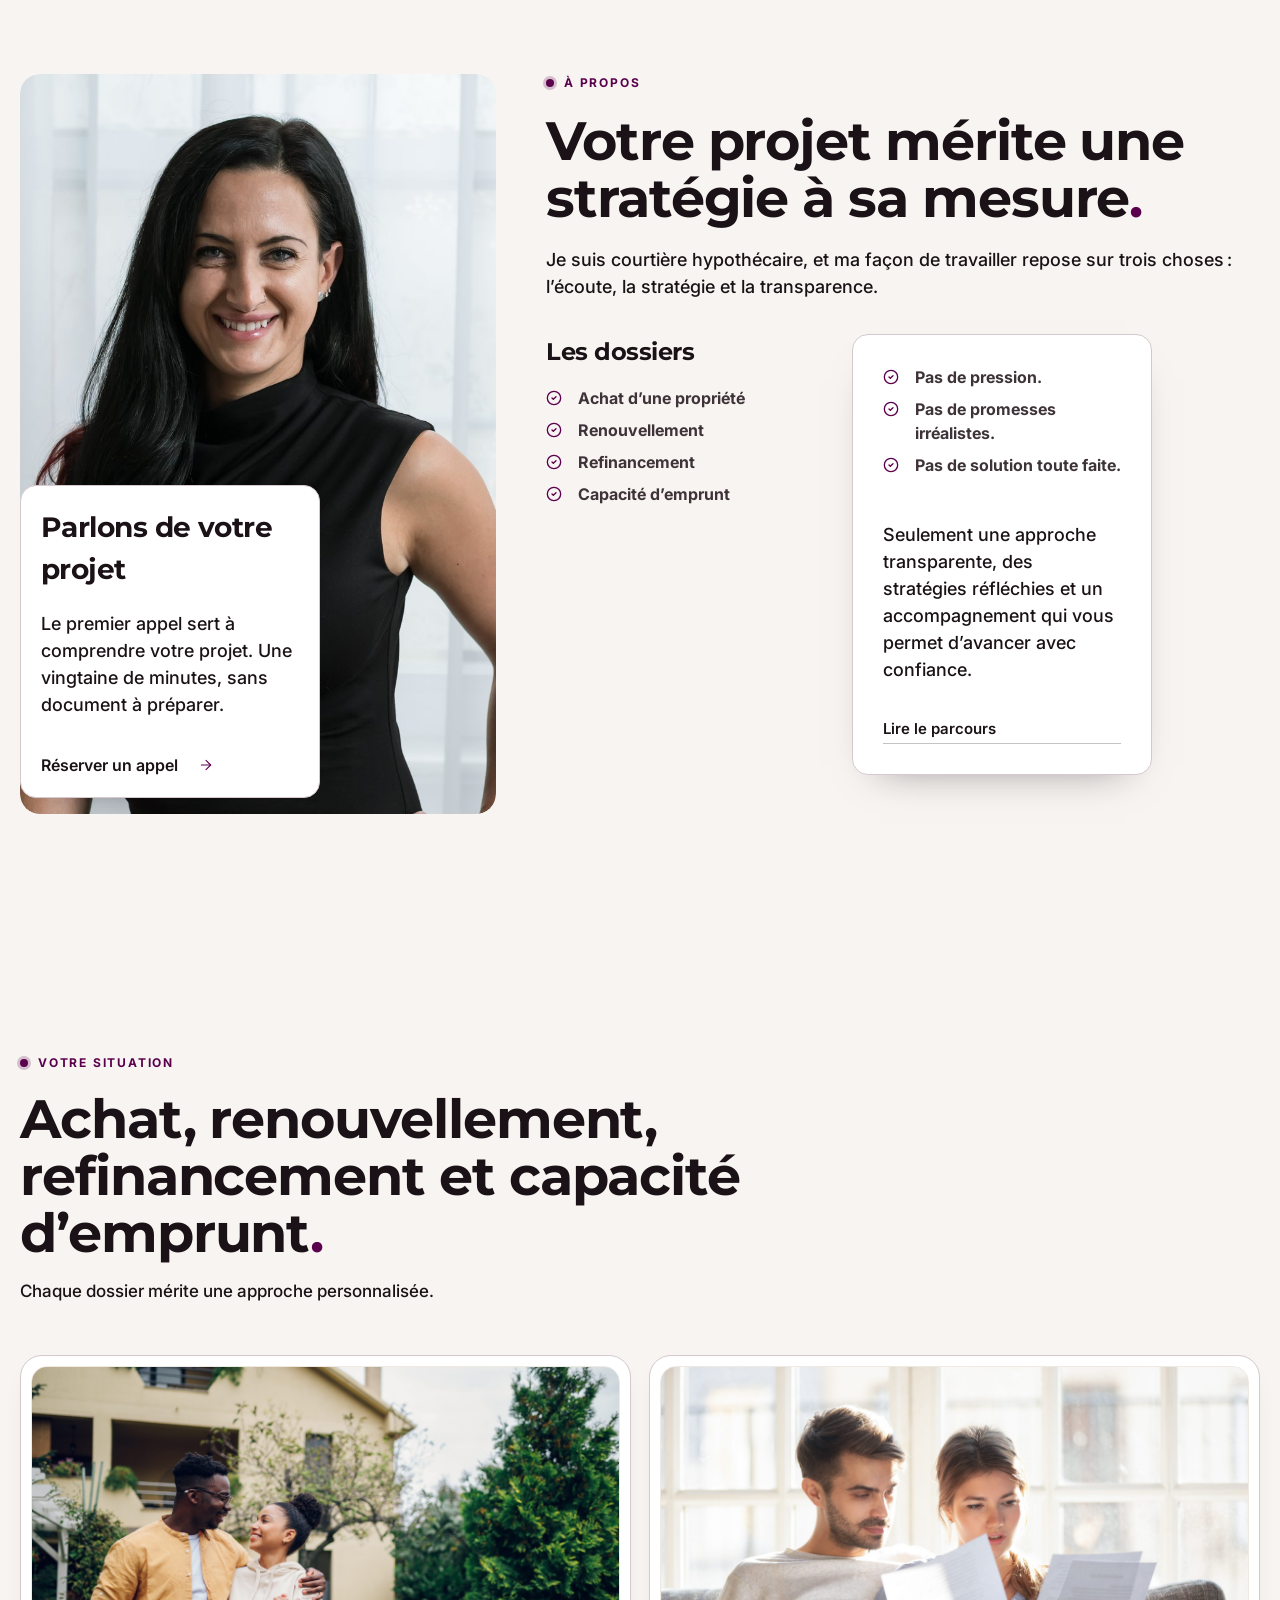
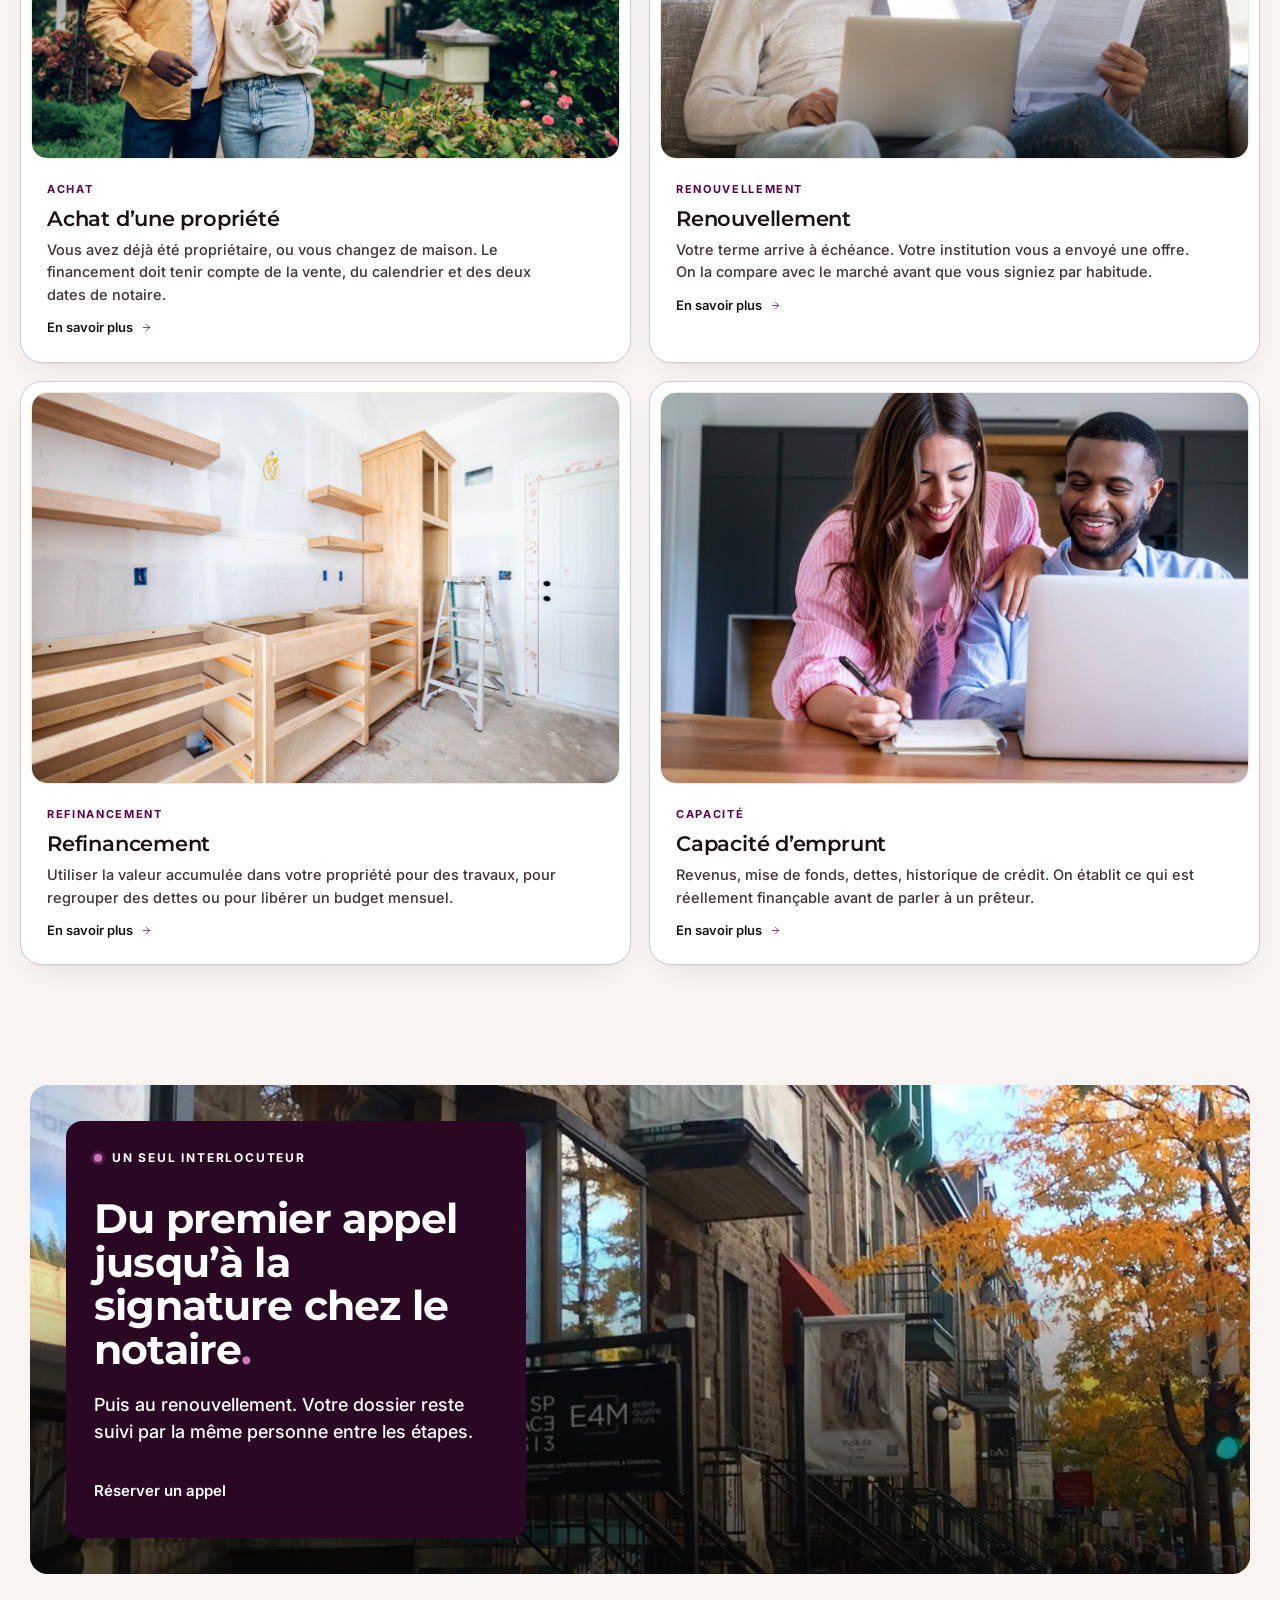
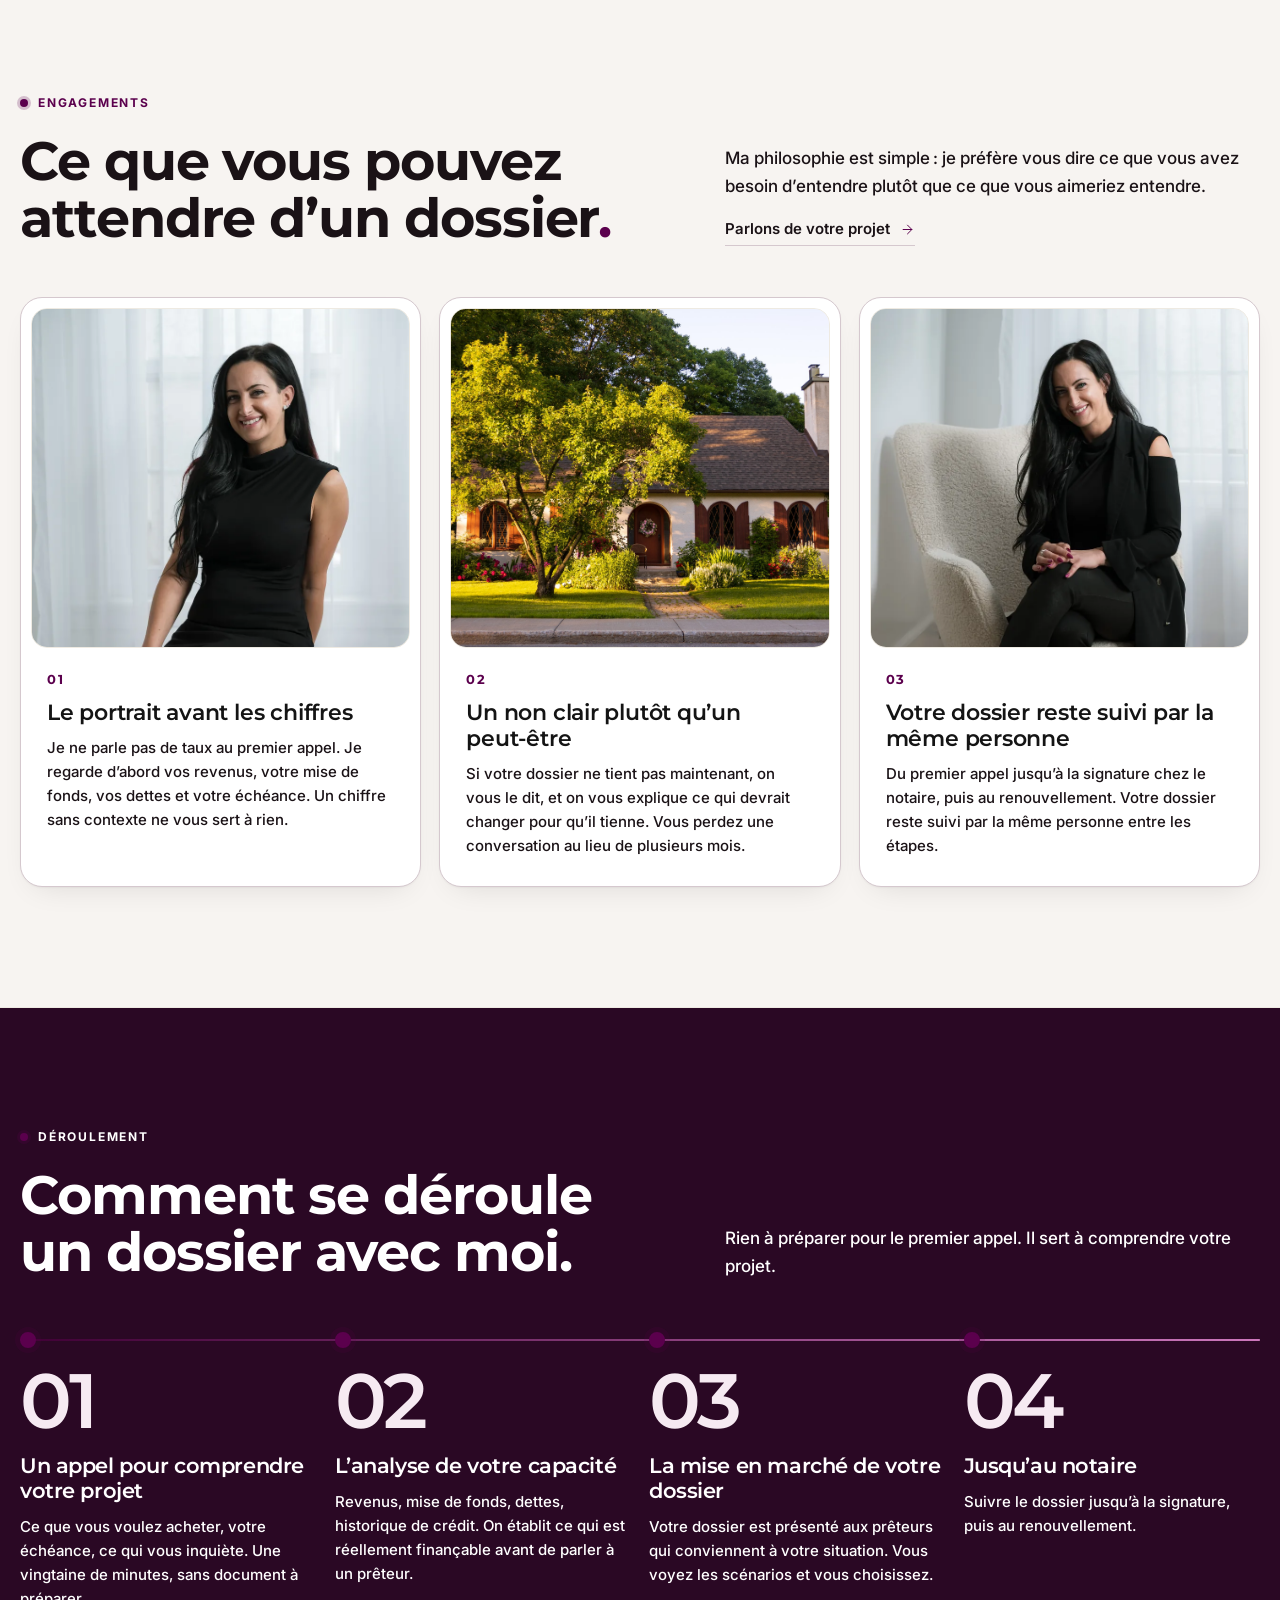
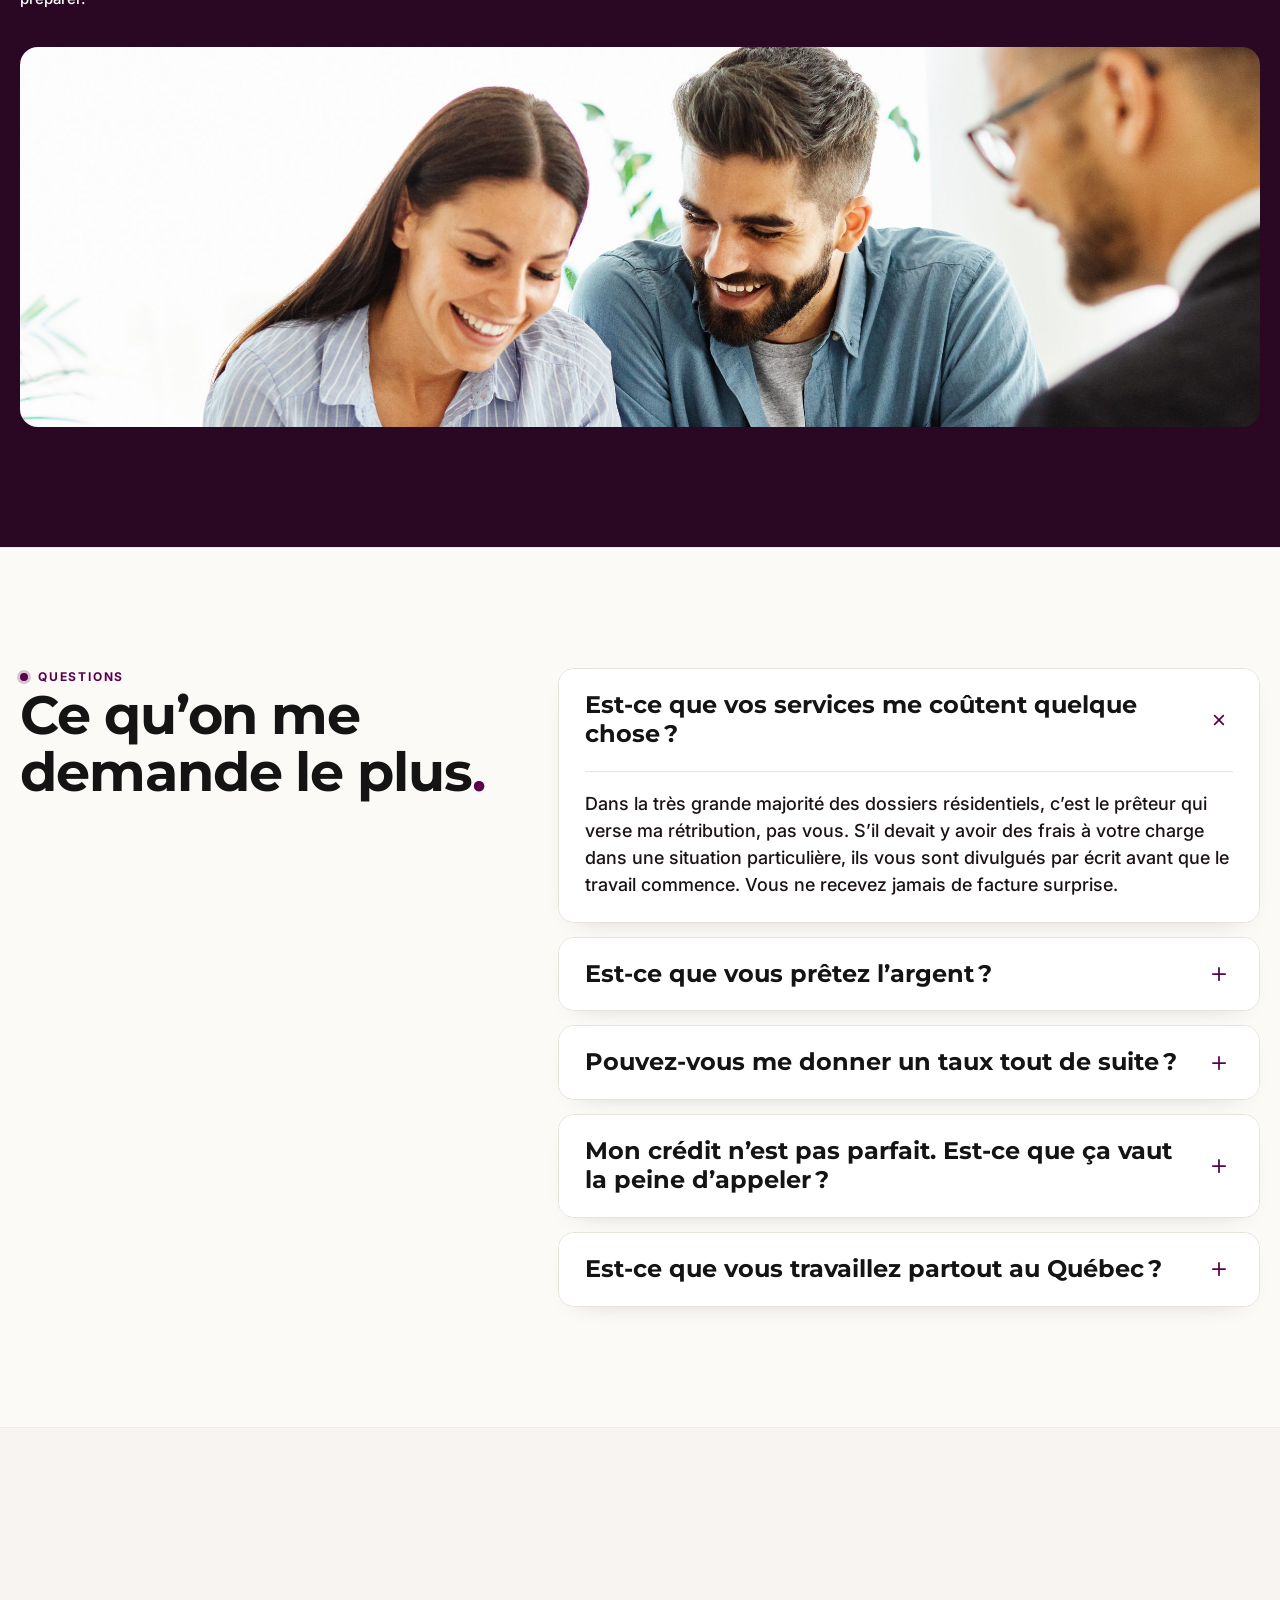
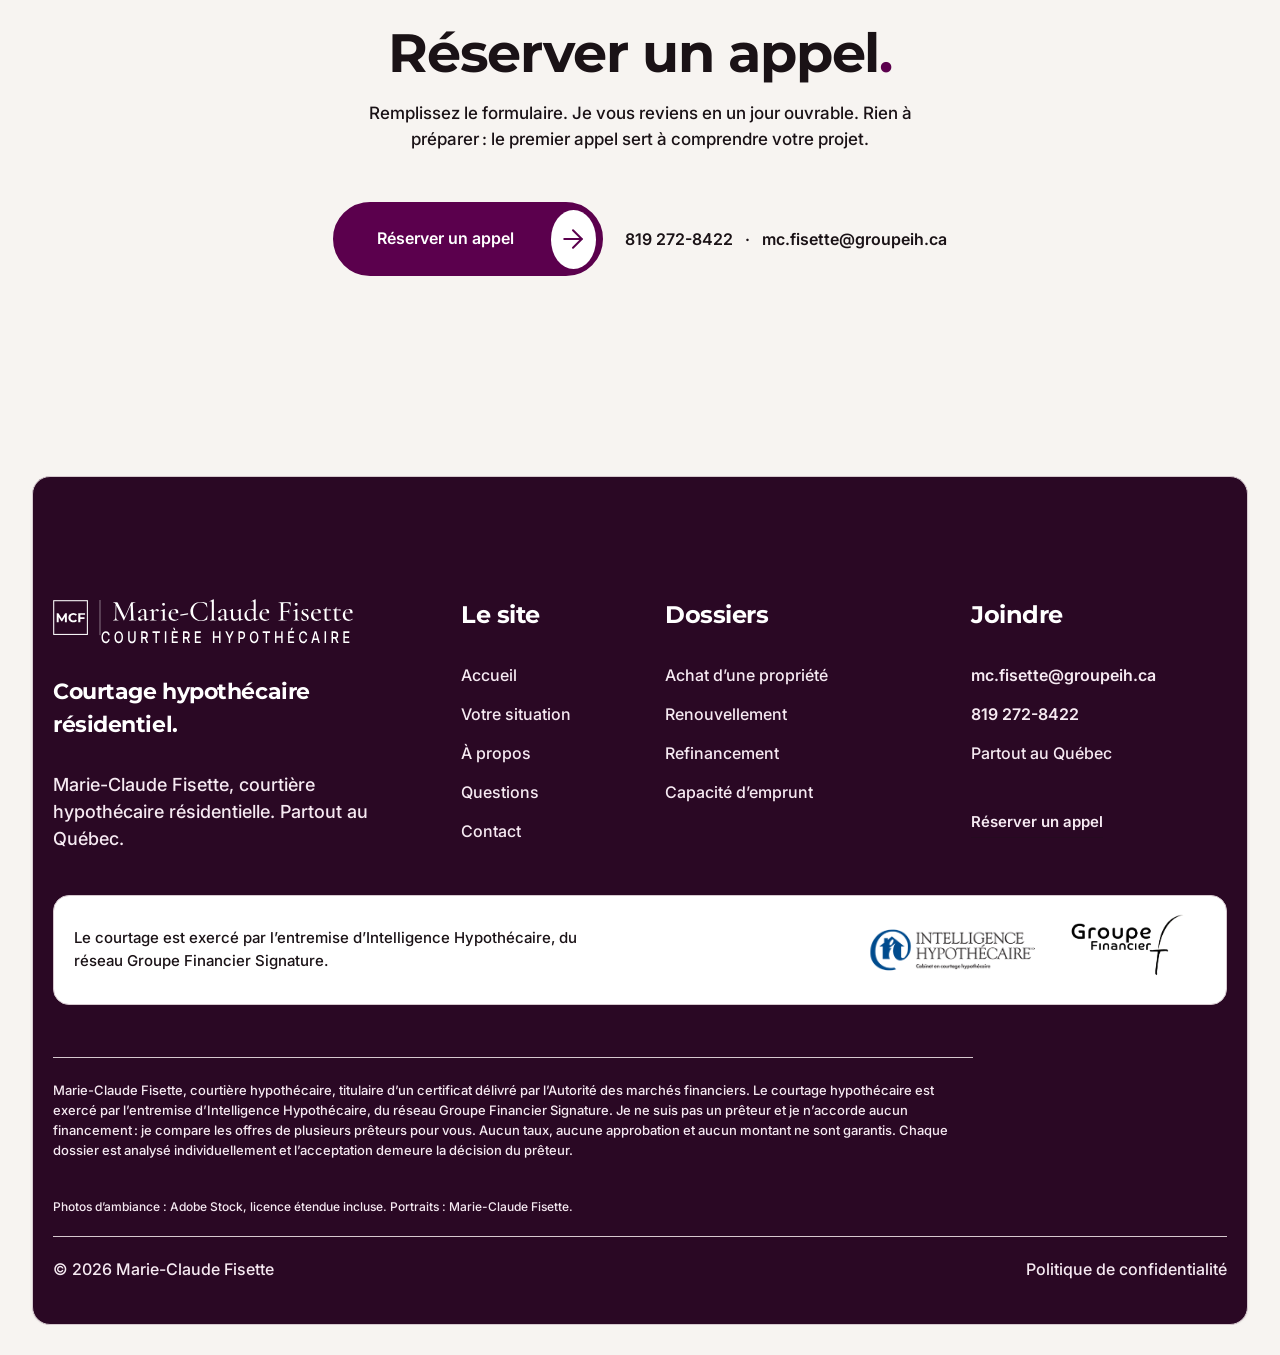
==== commit cb3b19b6: "Load the home service photos immediately so the frames are never empty. The four cards were lazy and" ====
--- a/index.html
+++ b/index.html
@@ -108,7 +108,7 @@
 </div></div></div></div></div></div>
 <div class="section rm-bento-section" id="situations"><div class="hero-container">
 <div class="rm-bento-head" data-anim="fadeInUp"><div class="sub-heading"><i class="rm-ico rm-ico-dot" aria-hidden="true"></i><span>Votre situation</span></div><h2 class="title-heading">Achat, renouvellement, refinancement et capacité d’emprunt<span class="rm-dot">.</span></h2><p>Chaque dossier mérite une approche personnalisée.</p></div>
-<div class="bento-grid mcf-bento"><article class="bento-tile bt-a" style="--i:0"><div class="bento-visual"><img class="mcf-fill mcf-pos-cles" src="assets/img/stock/couple-cles.jpg" alt="Un couple sourit devant sa maison, les clés à la main" width="2400" height="1597" loading="lazy" decoding="async"></div><div class="bento-copy"><span class="bento-tag">Achat</span><h3>Achat d’une propriété</h3><p>Vous avez déjà été propriétaire, ou vous changez de maison. Le financement doit tenir compte de la vente, du calendrier et des deux dates de notaire.</p><a class="bento-link" href="achat/">En savoir plus <i class="rm-ico" aria-hidden="true"><svg xmlns="http://www.w3.org/2000/svg" width="1em" height="1em" viewBox="0 0 24 24" fill="none" stroke="currentColor" stroke-width="1.6" stroke-linecap="round" stroke-linejoin="round" aria-hidden="true"><path d="M5 12h14"></path><path d="m12 5 7 7-7 7"></path></svg></i></a></div></article><article class="bento-tile bt-b" style="--i:1"><div class="bento-visual"><img class="mcf-fill mcf-pos-renouv" src="assets/img/stock/renouvellement.jpg" alt="Un couple compare des documents d’hypothèque au salon" width="2400" height="1600" loading="lazy" decoding="async"></div><div class="bento-copy"><span class="bento-tag">Renouvellement</span><h3>Renouvellement</h3><p>Votre terme arrive à échéance. Votre institution vous a envoyé une offre. On la compare avec le marché avant que vous signiez par habitude.</p><a class="bento-link" href="renouvellement/">En savoir plus <i class="rm-ico" aria-hidden="true"><svg xmlns="http://www.w3.org/2000/svg" width="1em" height="1em" viewBox="0 0 24 24" fill="none" stroke="currentColor" stroke-width="1.6" stroke-linecap="round" stroke-linejoin="round" aria-hidden="true"><path d="M5 12h14"></path><path d="m12 5 7 7-7 7"></path></svg></i></a></div></article><article class="bento-tile bt-c" style="--i:2"><div class="bento-visual"><img class="mcf-fill mcf-pos-cuisine" src="assets/img/stock/renovation-cuisine.jpg" alt="Cuisine en rénovation, avec des armoires de bois et une échelle" width="2400" height="1600" loading="lazy" decoding="async"></div><div class="bento-copy"><span class="bento-tag">Refinancement</span><h3>Refinancement</h3><p>Utiliser la valeur accumulée dans votre propriété pour des travaux, pour regrouper des dettes ou pour libérer un budget mensuel.</p><a class="bento-link" href="refinancement/">En savoir plus <i class="rm-ico" aria-hidden="true"><svg xmlns="http://www.w3.org/2000/svg" width="1em" height="1em" viewBox="0 0 24 24" fill="none" stroke="currentColor" stroke-width="1.6" stroke-linecap="round" stroke-linejoin="round" aria-hidden="true"><path d="M5 12h14"></path><path d="m12 5 7 7-7 7"></path></svg></i></a></div></article><article class="bento-tile bt-d" style="--i:3"><div class="bento-visual"><img class="mcf-fill mcf-pos-budget" src="assets/img/stock/couple-budget.jpg" alt="Un couple calcule son budget à la table de la cuisine" width="2400" height="1600" loading="lazy" decoding="async"></div><div class="bento-copy"><span class="bento-tag">Capacité</span><h3>Capacité d’emprunt</h3><p>Revenus, mise de fonds, dettes, historique de crédit. On établit ce qui est réellement finançable avant de parler à un prêteur.</p><a class="bento-link" href="capacite-emprunt/">En savoir plus <i class="rm-ico" aria-hidden="true"><svg xmlns="http://www.w3.org/2000/svg" width="1em" height="1em" viewBox="0 0 24 24" fill="none" stroke="currentColor" stroke-width="1.6" stroke-linecap="round" stroke-linejoin="round" aria-hidden="true"><path d="M5 12h14"></path><path d="m12 5 7 7-7 7"></path></svg></i></a></div></article></div>
+<div class="bento-grid mcf-bento"><article class="bento-tile bt-a" style="--i:0"><div class="bento-visual"><img class="mcf-fill mcf-pos-cles" src="assets/img/stock/couple-cles.jpg" alt="Un couple sourit devant sa maison, les clés à la main" width="2400" height="1597" loading="eager" decoding="async"></div><div class="bento-copy"><span class="bento-tag">Achat</span><h3>Achat d’une propriété</h3><p>Vous avez déjà été propriétaire, ou vous changez de maison. Le financement doit tenir compte de la vente, du calendrier et des deux dates de notaire.</p><a class="bento-link" href="achat/">En savoir plus <i class="rm-ico" aria-hidden="true"><svg xmlns="http://www.w3.org/2000/svg" width="1em" height="1em" viewBox="0 0 24 24" fill="none" stroke="currentColor" stroke-width="1.6" stroke-linecap="round" stroke-linejoin="round" aria-hidden="true"><path d="M5 12h14"></path><path d="m12 5 7 7-7 7"></path></svg></i></a></div></article><article class="bento-tile bt-b" style="--i:1"><div class="bento-visual"><img class="mcf-fill mcf-pos-renouv" src="assets/img/stock/renouvellement.jpg" alt="Un couple compare des documents d’hypothèque au salon" width="2400" height="1600" loading="eager" decoding="async"></div><div class="bento-copy"><span class="bento-tag">Renouvellement</span><h3>Renouvellement</h3><p>Votre terme arrive à échéance. Votre institution vous a envoyé une offre. On la compare avec le marché avant que vous signiez par habitude.</p><a class="bento-link" href="renouvellement/">En savoir plus <i class="rm-ico" aria-hidden="true"><svg xmlns="http://www.w3.org/2000/svg" width="1em" height="1em" viewBox="0 0 24 24" fill="none" stroke="currentColor" stroke-width="1.6" stroke-linecap="round" stroke-linejoin="round" aria-hidden="true"><path d="M5 12h14"></path><path d="m12 5 7 7-7 7"></path></svg></i></a></div></article><article class="bento-tile bt-c" style="--i:2"><div class="bento-visual"><img class="mcf-fill mcf-pos-cuisine" src="assets/img/stock/renovation-cuisine.jpg" alt="Cuisine en rénovation, avec des armoires de bois et une échelle" width="2400" height="1600" loading="eager" decoding="async"></div><div class="bento-copy"><span class="bento-tag">Refinancement</span><h3>Refinancement</h3><p>Utiliser la valeur accumulée dans votre propriété pour des travaux, pour regrouper des dettes ou pour libérer un budget mensuel.</p><a class="bento-link" href="refinancement/">En savoir plus <i class="rm-ico" aria-hidden="true"><svg xmlns="http://www.w3.org/2000/svg" width="1em" height="1em" viewBox="0 0 24 24" fill="none" stroke="currentColor" stroke-width="1.6" stroke-linecap="round" stroke-linejoin="round" aria-hidden="true"><path d="M5 12h14"></path><path d="m12 5 7 7-7 7"></path></svg></i></a></div></article><article class="bento-tile bt-d" style="--i:3"><div class="bento-visual"><img class="mcf-fill mcf-pos-budget" src="assets/img/stock/couple-budget.jpg" alt="Un couple calcule son budget à la table de la cuisine" width="2400" height="1600" loading="eager" decoding="async"></div><div class="bento-copy"><span class="bento-tag">Capacité</span><h3>Capacité d’emprunt</h3><p>Revenus, mise de fonds, dettes, historique de crédit. On établit ce qui est réellement finançable avant de parler à un prêteur.</p><a class="bento-link" href="capacite-emprunt/">En savoir plus <i class="rm-ico" aria-hidden="true"><svg xmlns="http://www.w3.org/2000/svg" width="1em" height="1em" viewBox="0 0 24 24" fill="none" stroke="currentColor" stroke-width="1.6" stroke-linecap="round" stroke-linejoin="round" aria-hidden="true"><path d="M5 12h14"></path><path d="m12 5 7 7-7 7"></path></svg></i></a></div></article></div>
 </div></div>
 <div class="section-guide keep-dark"><div class="guide-banner"><div class="hero-container"><div class="guide-content" data-anim="fadeInUp">
 <div class="sub-heading"><i class="rm-ico rm-ico-dot" aria-hidden="true"></i><span>Un seul interlocuteur</span></div>
--- a/assets/mcf.css
+++ b/assets/mcf.css
@@ -331,11 +331,35 @@
   .rm-editorial img { transform: none !important; }
 }
 
-.mcf-bento { grid-auto-rows: 280px; }
-.mcf-bento .bt-a { grid-column: span 7; grid-row: span 2; }
-.mcf-bento .bt-b { grid-column: span 5; grid-row: span 2; }
+.mcf-bento {
+  grid-template-columns: 1fr 1fr;
+  grid-auto-rows: auto;
+}
+.mcf-bento .bt-a,
+.mcf-bento .bt-b,
 .mcf-bento .bt-c,
-.mcf-bento .bt-d { grid-column: span 6; }
+.mcf-bento .bt-d {
+  grid-column: auto;
+  grid-row: auto;
+}
+.mcf-bento .bento-visual {
+  flex: none;
+  width: auto;
+  height: auto;
+  aspect-ratio: 3 / 2;
+  min-height: 0;
+}
+
+/* Card photos paint immediately. A scroll reveal must not leave the frame empty. */
+.mcf-bento,
+.mcf-bento .bento-tile,
+.mcf-bento .bento-visual,
+.mcf-bento .bento-visual img {
+  opacity: 1 !important;
+  visibility: visible !important;
+  animation: none !important;
+  transform: none !important;
+}
 
 .bento-visual { position: relative; }
 .bento-visual .mcf-fill,
@@ -356,13 +380,16 @@
 
 @media (max-width: 1199px) {
   .mcf-bento {
-    grid-template-columns: repeat(6, minmax(0, 1fr));
-    grid-auto-rows: 260px;
+    grid-template-columns: 1fr 1fr;
+    grid-auto-rows: auto;
   }
-  .mcf-bento .bt-a { grid-column: span 6; grid-row: span 2; }
+  .mcf-bento .bt-a,
   .mcf-bento .bt-b,
-  .mcf-bento .bt-c { grid-column: span 3; grid-row: span 2; }
-  .mcf-bento .bt-d { grid-column: span 6; grid-row: span 1; }
+  .mcf-bento .bt-c,
+  .mcf-bento .bt-d {
+    grid-column: auto;
+    grid-row: auto;
+  }
   .rm-hero { min-height: 0; padding: 40px 20px 36px; }
   .rm-hero .banner-content,
   .rm-hero-aside,
@@ -372,7 +399,11 @@
 @media (max-width: 767px) {
   .mcf-bento { grid-template-columns: 1fr; grid-auto-rows: auto; }
   .mcf-bento .bento-tile { grid-column: auto !important; grid-row: auto !important; }
-  .mcf-bento .bento-visual { height: 210px; flex: none; }
+  .mcf-bento .bento-visual {
+    height: auto;
+    flex: none;
+    aspect-ratio: 3 / 2;
+  }
   .navbar-wrapper { padding: 8px 6px; }
   .navbar { padding: 6px 8px; }
   .navbar .navbar-container { gap: 8px !important; }
@@ -934,7 +965,7 @@
   border-radius: 18px;
 }
 
-.bento-visual img.mcf-pos-cles,
+.bento-visual img.mcf-pos-cles { object-position: 46% 34%; }
 .rm-related-visual img.mcf-pos-cles,
 .rm-split-head img.mcf-pos-cles { object-position: 46% 30%; }
 
@@ -944,15 +975,15 @@
 .rm-why-visual img.mcf-pos-maison,
 .mcf-stock-pair img.mcf-pos-maison { object-position: center 46%; }
 
-.bento-visual img.mcf-pos-renouv,
+.bento-visual img.mcf-pos-renouv { object-position: center 28%; }
 .rm-related-visual img.mcf-pos-renouv,
 .rm-split-head img.mcf-pos-renouv { object-position: center 24%; }
 
-.bento-visual img.mcf-pos-cuisine,
+.bento-visual img.mcf-pos-cuisine { object-position: center 48%; }
 .rm-related-visual img.mcf-pos-cuisine,
 .rm-split-head img.mcf-pos-cuisine { object-position: center 55%; }
 
-.bento-visual img.mcf-pos-budget,
+.bento-visual img.mcf-pos-budget { object-position: center 16%; }
 .rm-related-visual img.mcf-pos-budget,
 .rm-split-head img.mcf-pos-budget { object-position: center 22%; }
 
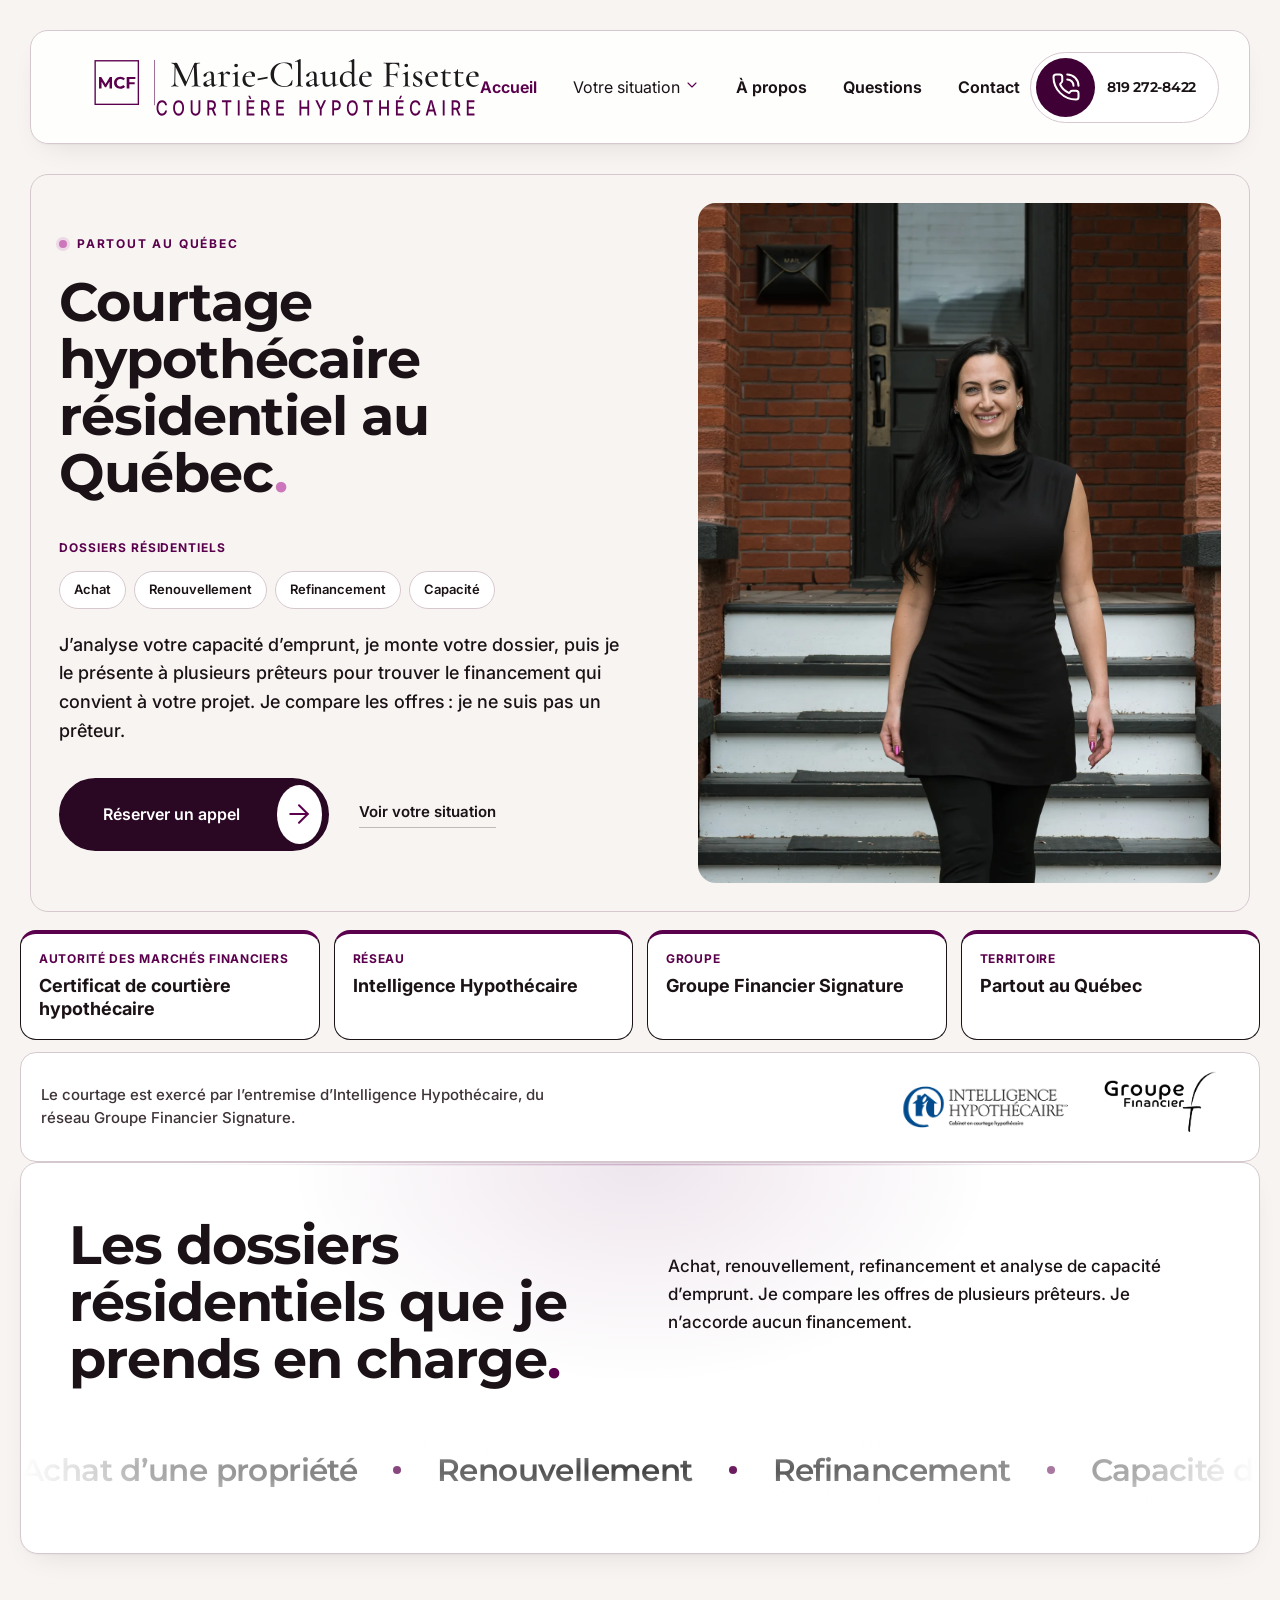
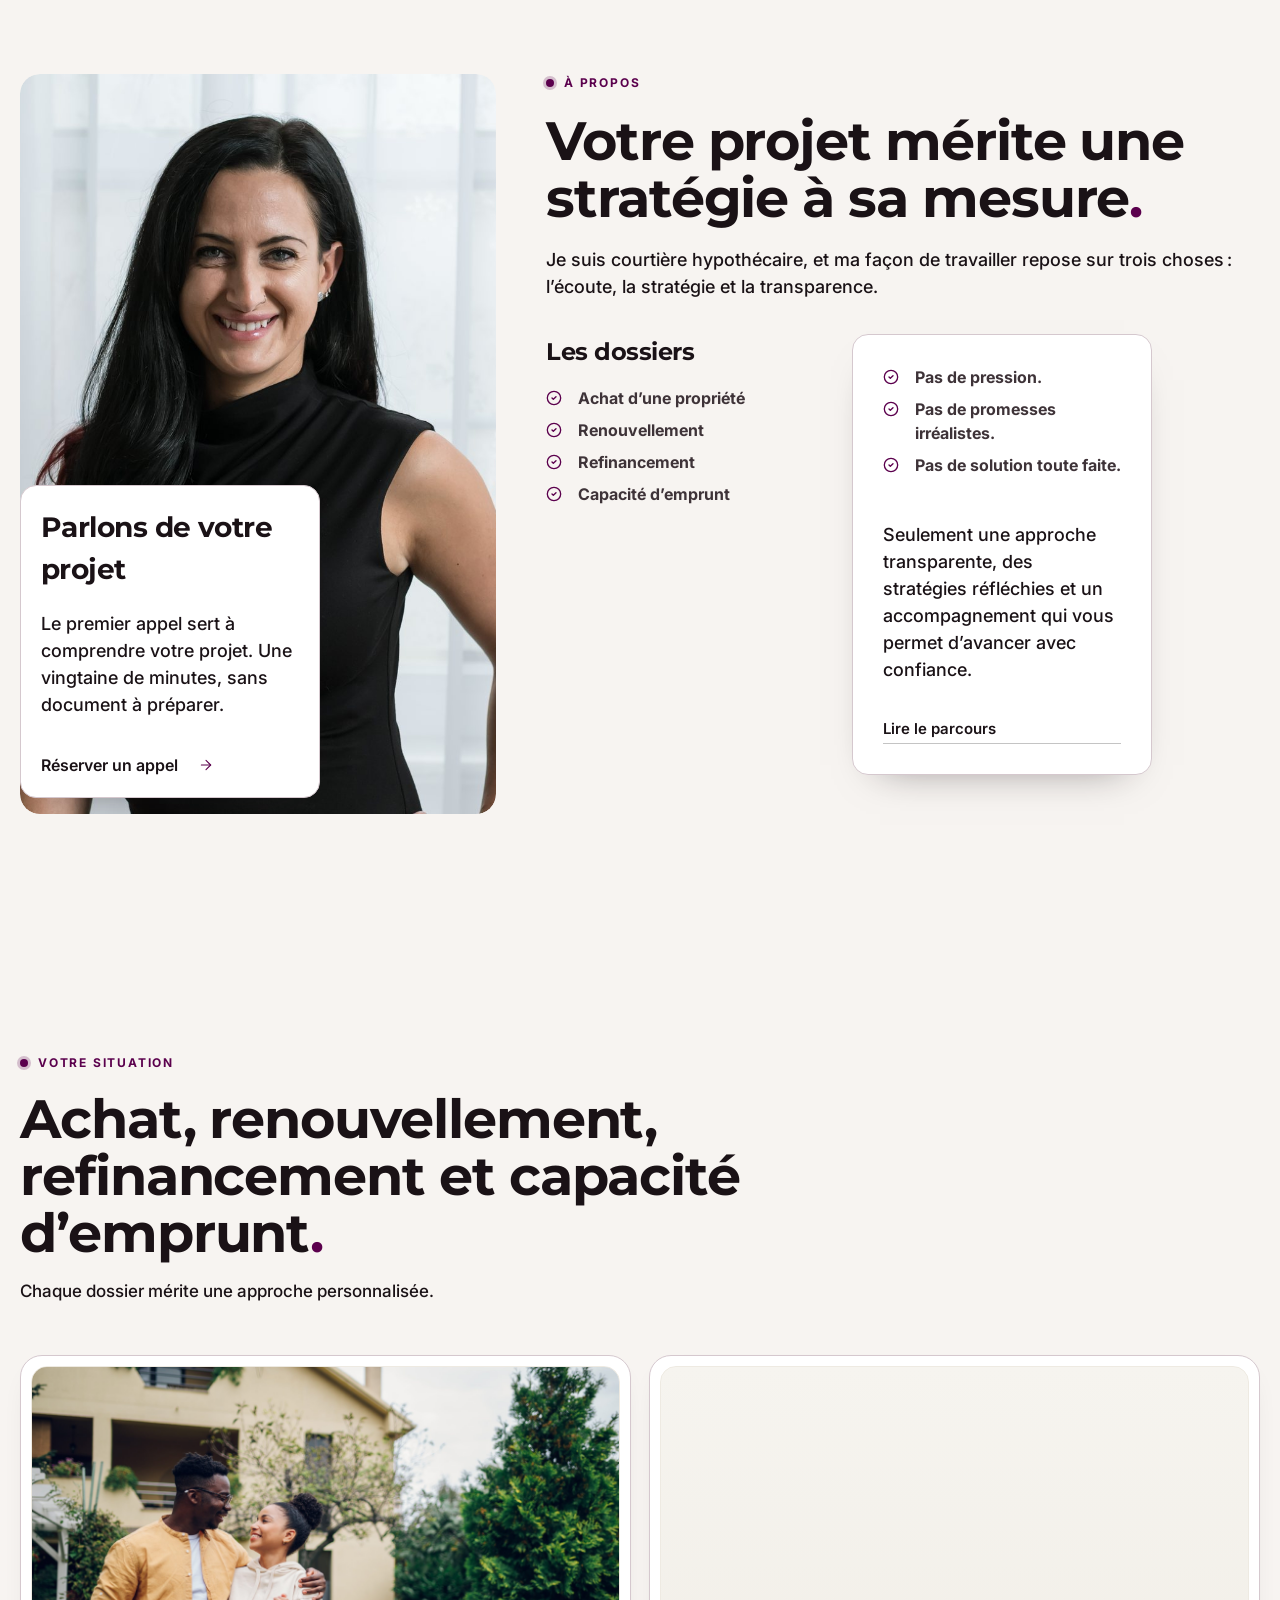
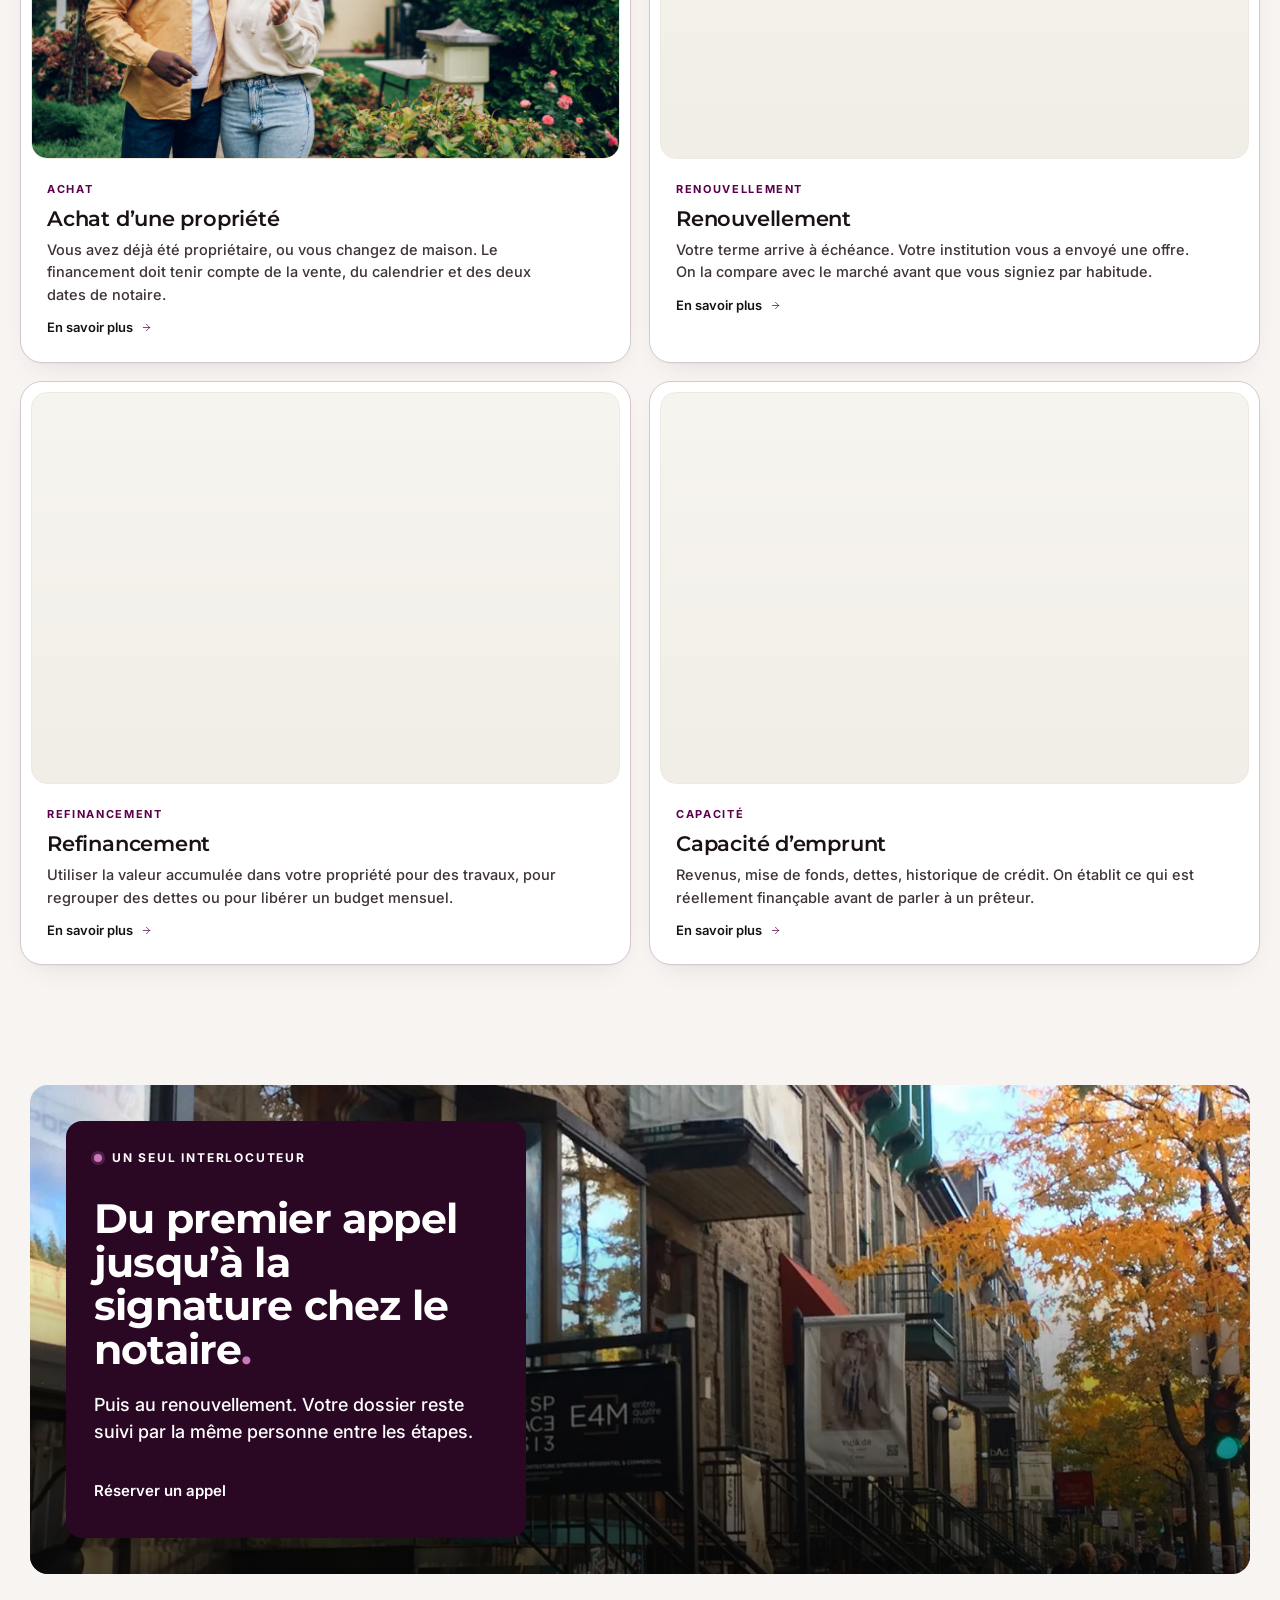
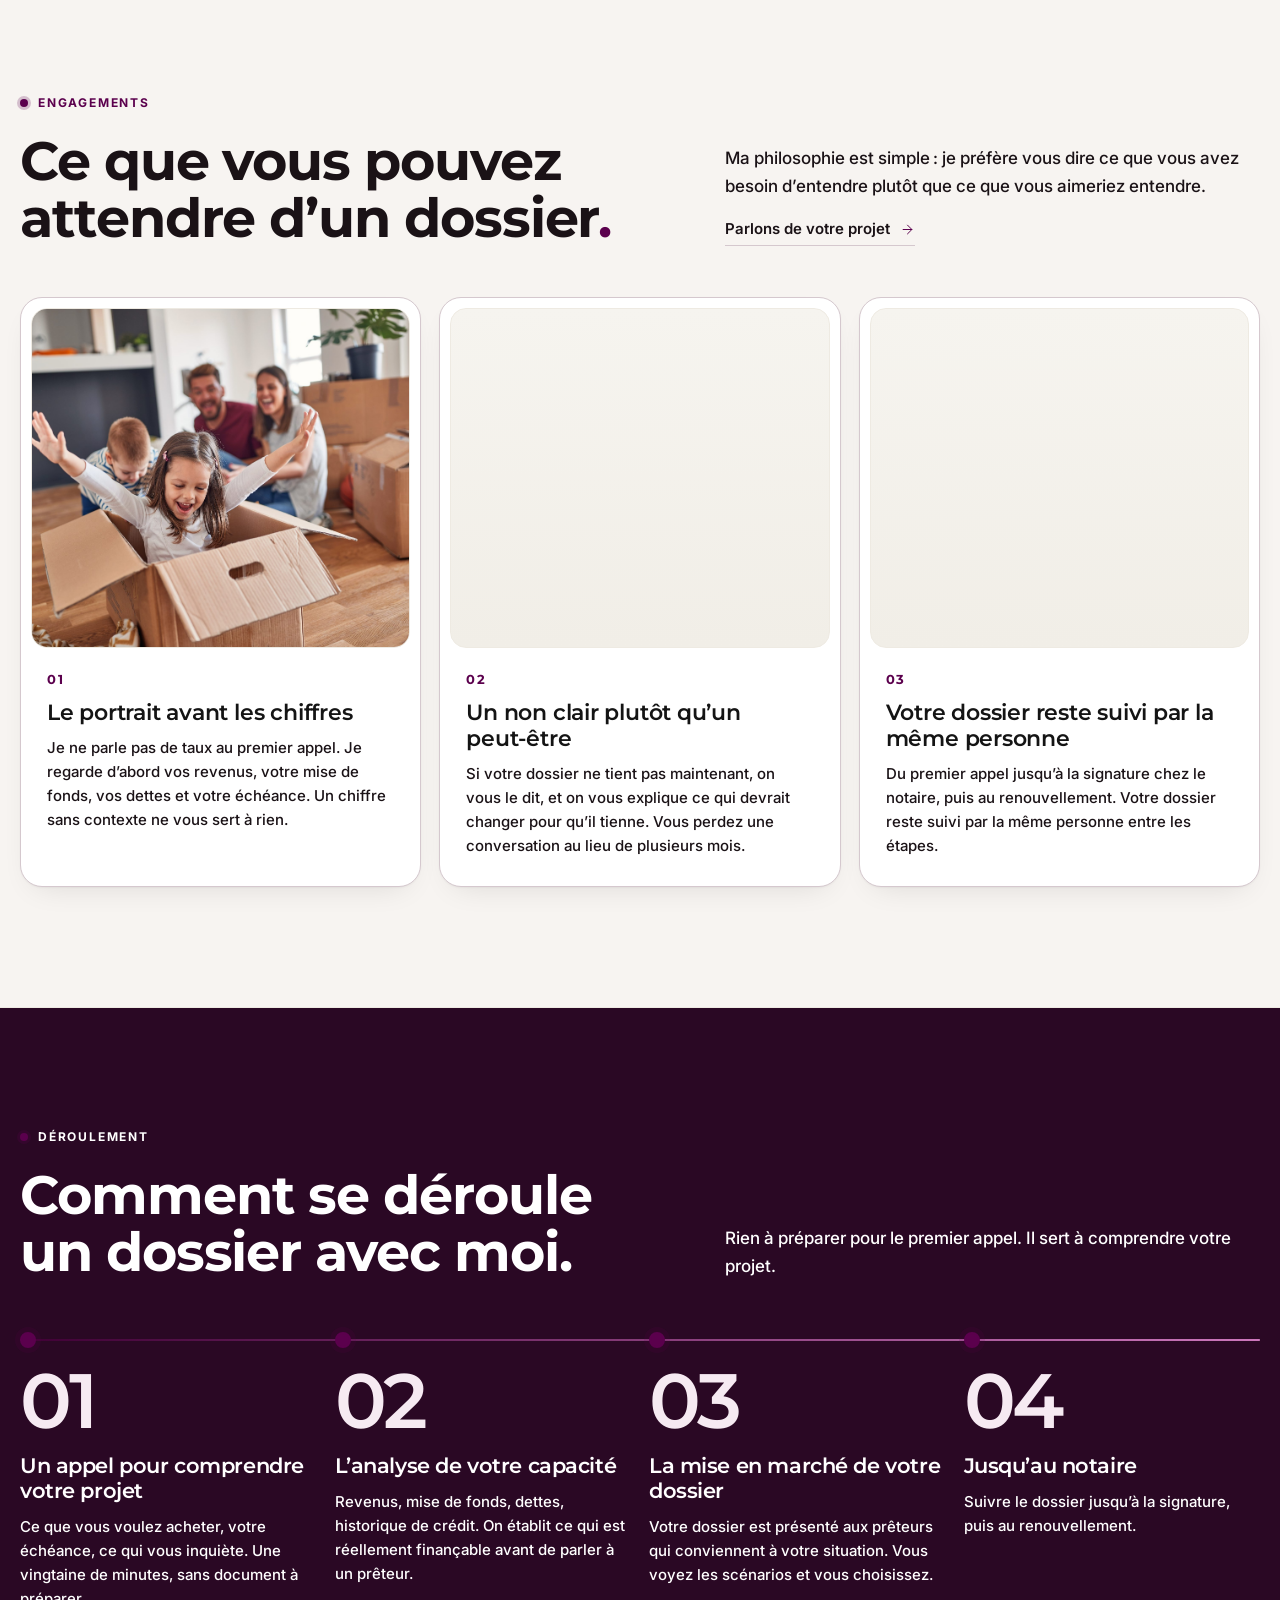
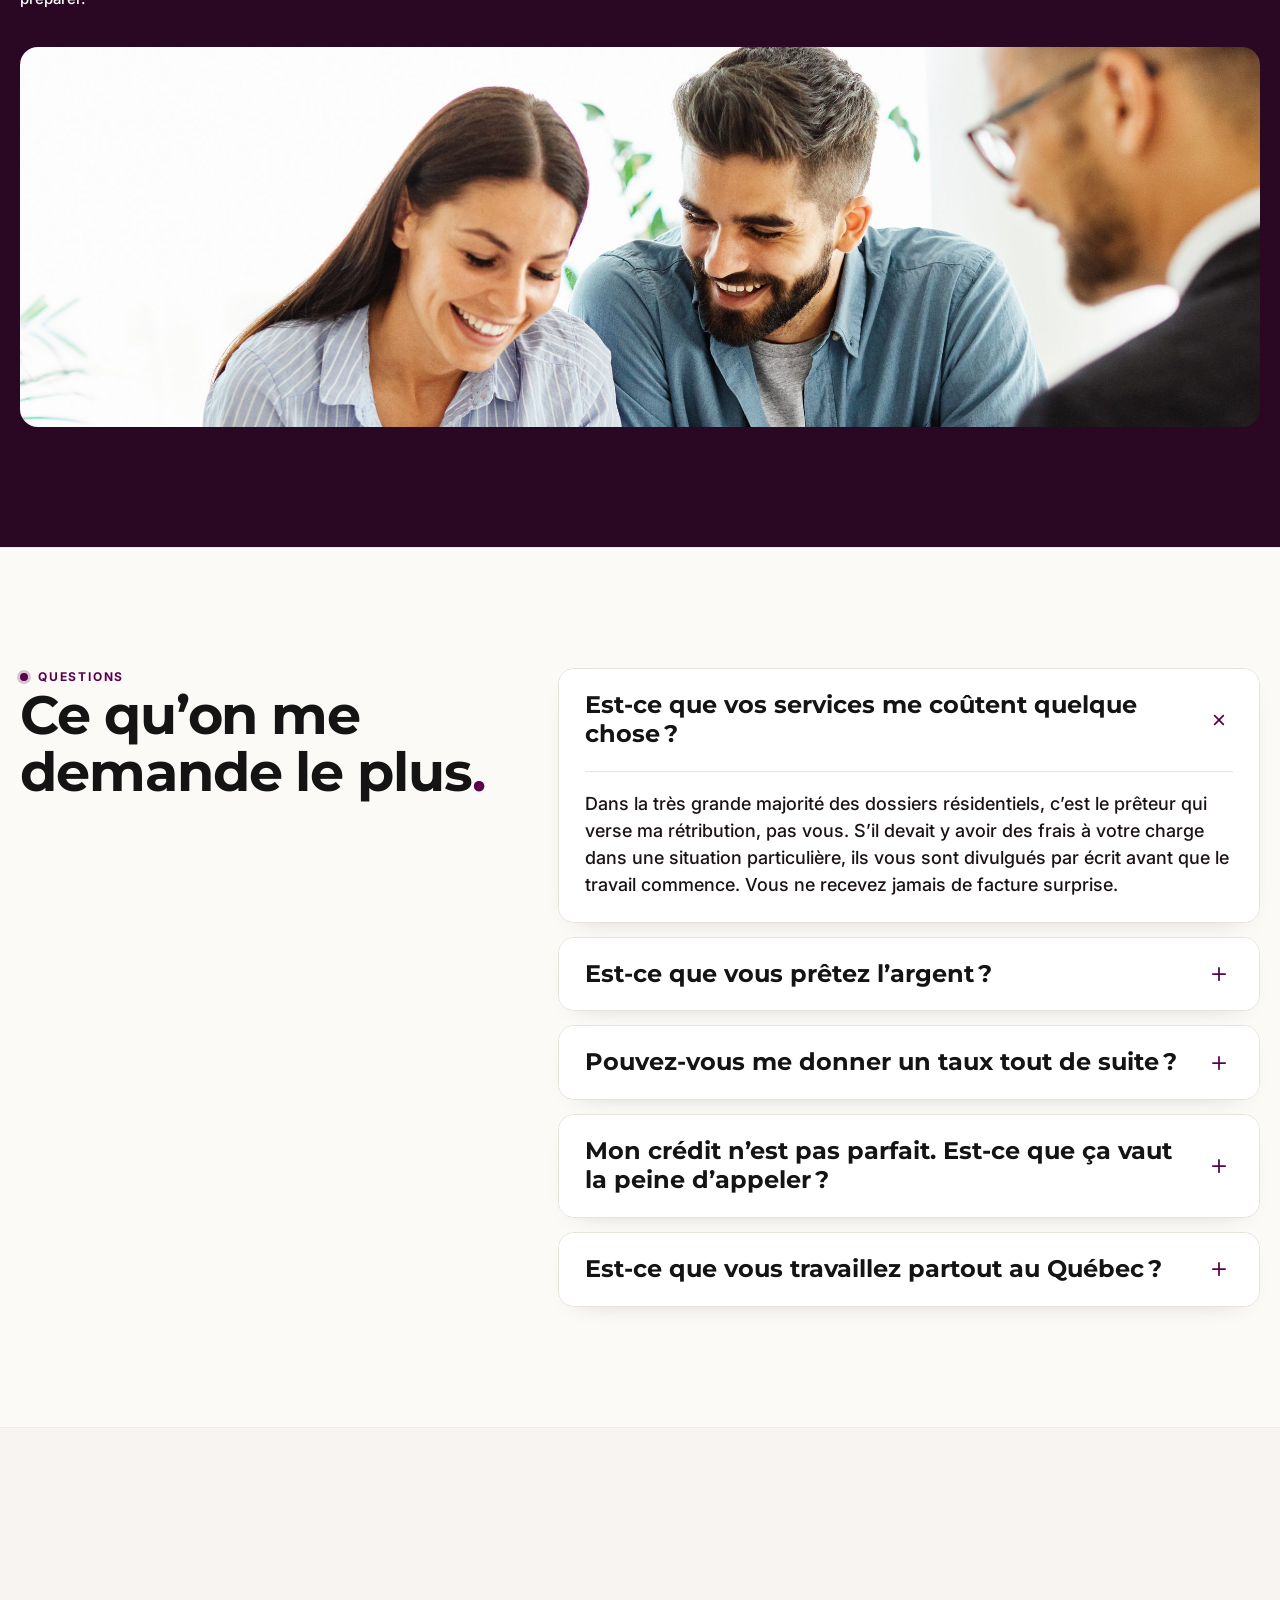
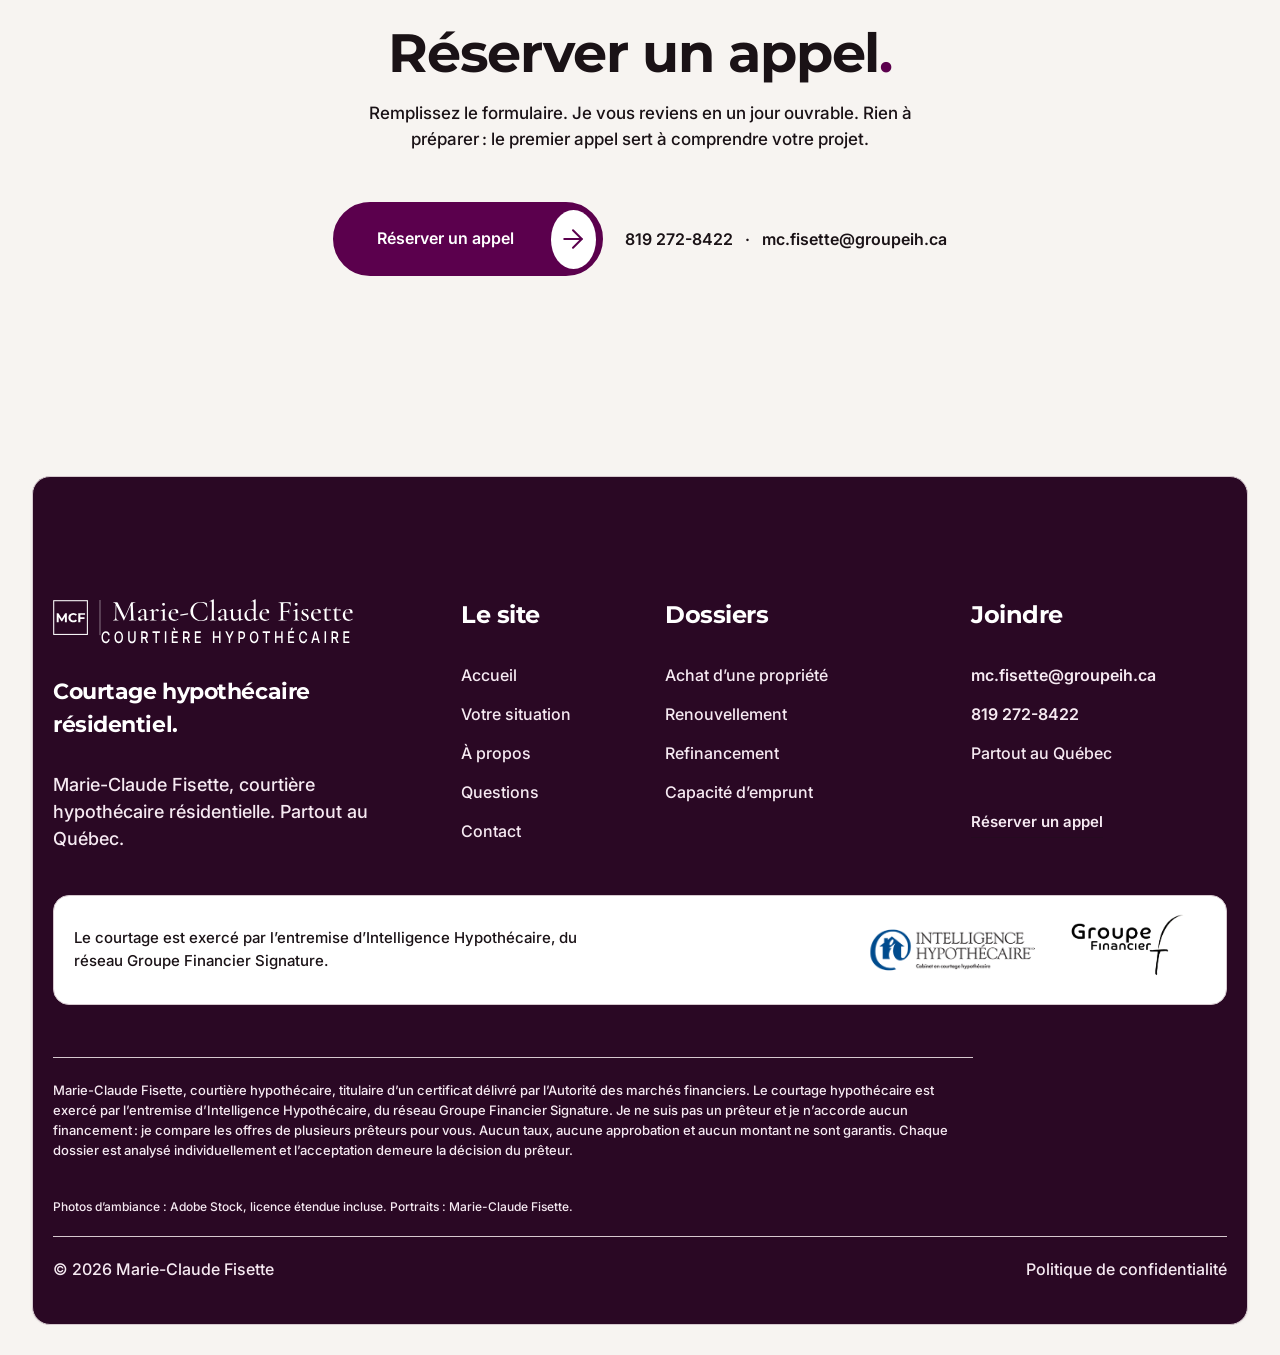
==== commit 12d6295c: "Add a face-safe share image and keep Marie-Claude to four portraits. The Open Graph card is 1200 by " ====
--- a/index.html
+++ b/index.html
@@ -6,20 +6,24 @@
   <title>Marie-Claude Fisette, courtage hypothécaire résidentiel au Québec</title>
   <meta name="description" content="Marie-Claude Fisette, courtière hypothécaire, accompagne les dossiers résidentiels partout au Québec : achat, renouvellement et refinancement. Elle compare plusieurs prêteurs. Elle n’est pas un prêteur.">
   <meta name="robots" content="index, follow">
-  <link rel="canonical" href="https://warden-ops.github.io/Marie-Claude-Fisette/">
-  <link rel="alternate" hreflang="fr-CA" href="https://warden-ops.github.io/Marie-Claude-Fisette/">
+  <link rel="canonical" href="https://hypothequesmcf.ca/">
+  <link rel="alternate" hreflang="fr-CA" href="https://hypothequesmcf.ca/">
   <meta property="og:type" content="website">
   <meta property="og:site_name" content="Marie-Claude Fisette">
   <meta property="og:locale" content="fr_CA">
   <meta property="og:title" content="Marie-Claude Fisette, courtage hypothécaire résidentiel au Québec">
   <meta property="og:description" content="Marie-Claude Fisette, courtière hypothécaire, accompagne les dossiers résidentiels partout au Québec : achat, renouvellement et refinancement. Elle compare plusieurs prêteurs. Elle n’est pas un prêteur.">
-  <meta property="og:url" content="https://warden-ops.github.io/Marie-Claude-Fisette/">
-  <meta property="og:image" content="https://warden-ops.github.io/Marie-Claude-Fisette/assets/img/mcf/mcf-close-1400.jpg">
+  <meta property="og:url" content="https://hypothequesmcf.ca/">
+  <meta property="og:image" content="https://hypothequesmcf.ca/assets/og/og-home.jpg">
+  <meta property="og:image:secure_url" content="https://hypothequesmcf.ca/assets/og/og-home.jpg">
+  <meta property="og:image:width" content="1200">
+  <meta property="og:image:height" content="630">
+  <meta property="og:image:alt" content="Marie-Claude Fisette, courtière hypothécaire, le visage entier visible, avec le logo MCF">
   <meta name="twitter:card" content="summary_large_image">
   <meta name="twitter:title" content="Marie-Claude Fisette, courtage hypothécaire résidentiel au Québec">
   <meta name="twitter:description" content="Marie-Claude Fisette, courtière hypothécaire, accompagne les dossiers résidentiels partout au Québec : achat, renouvellement et refinancement. Elle compare plusieurs prêteurs. Elle n’est pas un prêteur.">
-  <meta name="twitter:image" content="https://warden-ops.github.io/Marie-Claude-Fisette/assets/img/mcf/mcf-close-1400.jpg">
-  <script type="application/ld+json">{"@context":"https://schema.org","@graph":[{"@type":"ProfessionalService","@id":"https://warden-ops.github.io/Marie-Claude-Fisette/#entreprise","name":"Marie-Claude Fisette","description":"Courtière hypothécaire pour les dossiers résidentiels partout au Québec.","url":"https://warden-ops.github.io/Marie-Claude-Fisette/","telephone":"+18192728422","email":"mc.fisette@groupeih.ca","image":"https://warden-ops.github.io/Marie-Claude-Fisette/assets/img/mcf/mcf-close-1400.jpg","areaServed":{"@type":"AdministrativeArea","name":"Québec"},"availableLanguage":"fr-CA"},{"@type":"WebSite","@id":"https://warden-ops.github.io/Marie-Claude-Fisette/#site","url":"https://warden-ops.github.io/Marie-Claude-Fisette/","name":"Marie-Claude Fisette","inLanguage":"fr-CA"},{"@type":"FAQPage","mainEntity":[{"@type":"Question","name":"Est-ce que vos services me coûtent quelque chose ?","acceptedAnswer":{"@type":"Answer","text":"Dans la très grande majorité des dossiers résidentiels, c’est le prêteur qui verse ma rétribution, pas vous. S’il devait y avoir des frais à votre charge dans une situation particulière, ils vous sont divulgués par écrit avant que le travail commence. Vous ne recevez jamais de facture surprise."}},{"@type":"Question","name":"Est-ce que vous prêtez l’argent ?","acceptedAnswer":{"@type":"Answer","text":"Non. Je suis courtière hypothécaire, pas un prêteur. Mon travail est de monter votre dossier et de le présenter aux prêteurs qui conviennent à votre situation, puis de vous expliquer les scénarios. La décision d’accorder le prêt appartient toujours au prêteur."}},{"@type":"Question","name":"Pouvez-vous me donner un taux tout de suite ?","acceptedAnswer":{"@type":"Answer","text":"Non, et personne ne devrait le faire de façon sérieuse. Un taux dépend de votre dossier, du type de propriété, de la mise de fonds et du moment. Je vous donne des chiffres une fois que j’ai regardé votre situation, et ils viennent avec les conditions qui les accompagnent."}},{"@type":"Question","name":"Mon crédit n’est pas parfait. Est-ce que ça vaut la peine d’appeler ?","acceptedAnswer":{"@type":"Answer","text":"Oui, et c’est souvent le meilleur moment pour appeler. Certains prêteurs lisent un historique imparfait autrement que votre institution. On vous dira franchement si un dossier ne tient pas, plutôt que de vous faire perdre des mois."}},{"@type":"Question","name":"Est-ce que vous travaillez partout au Québec ?","acceptedAnswer":{"@type":"Answer","text":"Oui. J’accompagne les dossiers résidentiels partout au Québec. La rencontre peut se faire en personne, par téléphone ou en visioconférence."}}]}]}</script>
+  <meta name="twitter:image" content="https://hypothequesmcf.ca/assets/og/og-home.jpg">
+  <script type="application/ld+json">{"@context":"https://schema.org","@graph":[{"@type":"ProfessionalService","@id":"https://hypothequesmcf.ca/#entreprise","name":"Marie-Claude Fisette","description":"Courtière hypothécaire pour les dossiers résidentiels partout au Québec.","url":"https://hypothequesmcf.ca/","telephone":"+18192728422","email":"mc.fisette@groupeih.ca","image":"https://hypothequesmcf.ca/assets/og/og-home.jpg","areaServed":{"@type":"AdministrativeArea","name":"Québec"},"availableLanguage":"fr-CA"},{"@type":"WebSite","@id":"https://hypothequesmcf.ca/#site","url":"https://hypothequesmcf.ca/","name":"Marie-Claude Fisette","inLanguage":"fr-CA"},{"@type":"FAQPage","mainEntity":[{"@type":"Question","name":"Est-ce que vos services me coûtent quelque chose ?","acceptedAnswer":{"@type":"Answer","text":"Dans la très grande majorité des dossiers résidentiels, c’est le prêteur qui verse ma rétribution, pas vous. S’il devait y avoir des frais à votre charge dans une situation particulière, ils vous sont divulgués par écrit avant que le travail commence. Vous ne recevez jamais de facture surprise."}},{"@type":"Question","name":"Est-ce que vous prêtez l’argent ?","acceptedAnswer":{"@type":"Answer","text":"Non. Je suis courtière hypothécaire, pas un prêteur. Mon travail est de monter votre dossier et de le présenter aux prêteurs qui conviennent à votre situation, puis de vous expliquer les scénarios. La décision d’accorder le prêt appartient toujours au prêteur."}},{"@type":"Question","name":"Pouvez-vous me donner un taux tout de suite ?","acceptedAnswer":{"@type":"Answer","text":"Non, et personne ne devrait le faire de façon sérieuse. Un taux dépend de votre dossier, du type de propriété, de la mise de fonds et du moment. Je vous donne des chiffres une fois que j’ai regardé votre situation, et ils viennent avec les conditions qui les accompagnent."}},{"@type":"Question","name":"Mon crédit n’est pas parfait. Est-ce que ça vaut la peine d’appeler ?","acceptedAnswer":{"@type":"Answer","text":"Oui, et c’est souvent le meilleur moment pour appeler. Certains prêteurs lisent un historique imparfait autrement que votre institution. On vous dira franchement si un dossier ne tient pas, plutôt que de vous faire perdre des mois."}},{"@type":"Question","name":"Est-ce que vous travaillez partout au Québec ?","acceptedAnswer":{"@type":"Answer","text":"Oui. J’accompagne les dossiers résidentiels partout au Québec. La rencontre peut se faire en personne, par téléphone ou en visioconférence."}}]}]}</script>
   <meta name="theme-color" content="#FBF6F2">
   <link rel="icon" href="assets/brand/favicon.svg" type="image/svg+xml">
   <link rel="apple-touch-icon" href="assets/brand/apple-touch-icon.png">
@@ -120,7 +124,7 @@
 <div class="rm-why-head"><div class="d-flex flex-column gspace-2" data-anim="fadeInUp"><div class="sub-heading"><i class="rm-ico rm-ico-dot" aria-hidden="true"></i><span>Engagements</span></div><h2 class="title-heading">Ce que vous pouvez attendre d’un dossier<span class="rm-dot">.</span></h2></div>
 <div class="rm-why-intro" data-anim="fadeInUp" data-delay="80"><p>Ma philosophie est simple : je préfère vous dire ce que vous avez besoin d’entendre plutôt que ce que vous aimeriez entendre.</p>
 <a href="contact/" class="rm-arrow-link">Parlons de votre projet <i class="rm-ico" aria-hidden="true"><svg xmlns="http://www.w3.org/2000/svg" width="1em" height="1em" viewBox="0 0 24 24" fill="none" stroke="currentColor" stroke-width="1.6" stroke-linecap="round" stroke-linejoin="round" aria-hidden="true"><path d="M5 12h14"></path><path d="m12 5 7 7-7 7"></path></svg></i></a></div></div>
-<div class="rm-why-grid"><article class="rm-why-card" style="--i:0"><div class="rm-why-visual"><picture><source type="image/webp" srcset="assets/img/mcf/mcf-stool-800.webp 800w, assets/img/mcf/mcf-stool-1400.webp 1400w" sizes="(max-width: 900px) 100vw, 30vw"><img class="mcf-fill" src="assets/img/mcf/mcf-stool-1400.jpg" srcset="assets/img/mcf/mcf-stool-800.jpg 800w, assets/img/mcf/mcf-stool-1400.jpg 1400w" sizes="(max-width: 900px) 100vw, 30vw" alt="Marie-Claude Fisette, courtière hypothécaire" width="1400" height="2100" loading="lazy" decoding="async"></picture></div><div class="rm-why-copy"><span class="rm-why-num">01</span><h3>Le portrait avant les chiffres</h3><p>Je ne parle pas de taux au premier appel. Je regarde d’abord vos revenus, votre mise de fonds, vos dettes et votre échéance. Un chiffre sans contexte ne vous sert à rien.</p></div></article><article class="rm-why-card" style="--i:1"><div class="rm-why-visual"><img class="mcf-fill mcf-pos-maison" src="assets/img/stock/maison-banlieue.jpg" alt="Maison unifamiliale avec jardin et entrée pavée" width="2400" height="1600" loading="lazy" decoding="async"></div><div class="rm-why-copy"><span class="rm-why-num">02</span><h3>Un non clair plutôt qu’un peut-être</h3><p>Si votre dossier ne tient pas maintenant, on vous le dit, et on vous explique ce qui devrait changer pour qu’il tienne. Vous perdez une conversation au lieu de plusieurs mois.</p></div></article><article class="rm-why-card" style="--i:2"><div class="rm-why-visual"><picture><source type="image/webp" srcset="assets/img/mcf/mcf-chair-800.webp 800w, assets/img/mcf/mcf-chair-1400.webp 1400w" sizes="(max-width: 900px) 100vw, 30vw"><img class="mcf-fill" src="assets/img/mcf/mcf-chair-1400.jpg" srcset="assets/img/mcf/mcf-chair-800.jpg 800w, assets/img/mcf/mcf-chair-1400.jpg 1400w" sizes="(max-width: 900px) 100vw, 30vw" alt="Marie-Claude Fisette, courtière hypothécaire" width="1400" height="2213" loading="lazy" decoding="async"></picture></div><div class="rm-why-copy"><span class="rm-why-num">03</span><h3>Votre dossier reste suivi par la même personne</h3><p>Du premier appel jusqu’à la signature chez le notaire, puis au renouvellement. Votre dossier reste suivi par la même personne entre les étapes.</p></div></article></div>
+<div class="rm-why-grid"><article class="rm-why-card" style="--i:0"><div class="rm-why-visual"><img class="mcf-fill mcf-pos-famille" src="assets/img/stock/famille-demenagement.jpg" alt="Une famille dans son salon le jour d’un déménagement" width="2400" height="1600" loading="lazy" decoding="async"></div><div class="rm-why-copy"><span class="rm-why-num">01</span><h3>Le portrait avant les chiffres</h3><p>Je ne parle pas de taux au premier appel. Je regarde d’abord vos revenus, votre mise de fonds, vos dettes et votre échéance. Un chiffre sans contexte ne vous sert à rien.</p></div></article><article class="rm-why-card" style="--i:1"><div class="rm-why-visual"><img class="mcf-fill mcf-pos-maison" src="assets/img/stock/maison-banlieue.jpg" alt="Maison unifamiliale avec jardin et entrée pavée" width="2400" height="1600" loading="lazy" decoding="async"></div><div class="rm-why-copy"><span class="rm-why-num">02</span><h3>Un non clair plutôt qu’un peut-être</h3><p>Si votre dossier ne tient pas maintenant, on vous le dit, et on vous explique ce qui devrait changer pour qu’il tienne. Vous perdez une conversation au lieu de plusieurs mois.</p></div></article><article class="rm-why-card" style="--i:2"><div class="rm-why-visual"><img class="mcf-fill mcf-pos-plex" src="assets/img/stock/montreal-plex-2.jpg" alt="Rangée de maisons victoriennes colorées à Montréal" width="2400" height="1640" loading="lazy" decoding="async"></div><div class="rm-why-copy"><span class="rm-why-num">03</span><h3>Votre dossier reste suivi par la même personne</h3><p>Du premier appel jusqu’à la signature chez le notaire, puis au renouvellement. Votre dossier reste suivi par la même personne entre les étapes.</p></div></article></div>
 </div></div>
 <div class="section rm-method mcf-deep" id="deroulement"><div class="hero-container">
 <div class="rm-why-head"><div class="d-flex flex-column gspace-2" data-anim="fadeInUp"><div class="sub-heading"><i class="rm-ico rm-ico-dot" aria-hidden="true"></i><span>Déroulement</span></div><h2 class="title-heading">Comment se déroule un dossier avec moi<span class="rm-dot">.</span></h2></div>
--- a/assets/mcf.css
+++ b/assets/mcf.css
@@ -970,7 +970,8 @@
 .rm-split-head img.mcf-pos-cles { object-position: 46% 30%; }
 
 .bento-visual img.mcf-pos-famille,
-.mcf-stock-pair img.mcf-pos-famille { object-position: center 40%; }
+.mcf-stock-pair img.mcf-pos-famille,
+.rm-why-visual img.mcf-pos-famille { object-position: center 40%; }
 
 .rm-why-visual img.mcf-pos-maison,
 .mcf-stock-pair img.mcf-pos-maison { object-position: center 46%; }
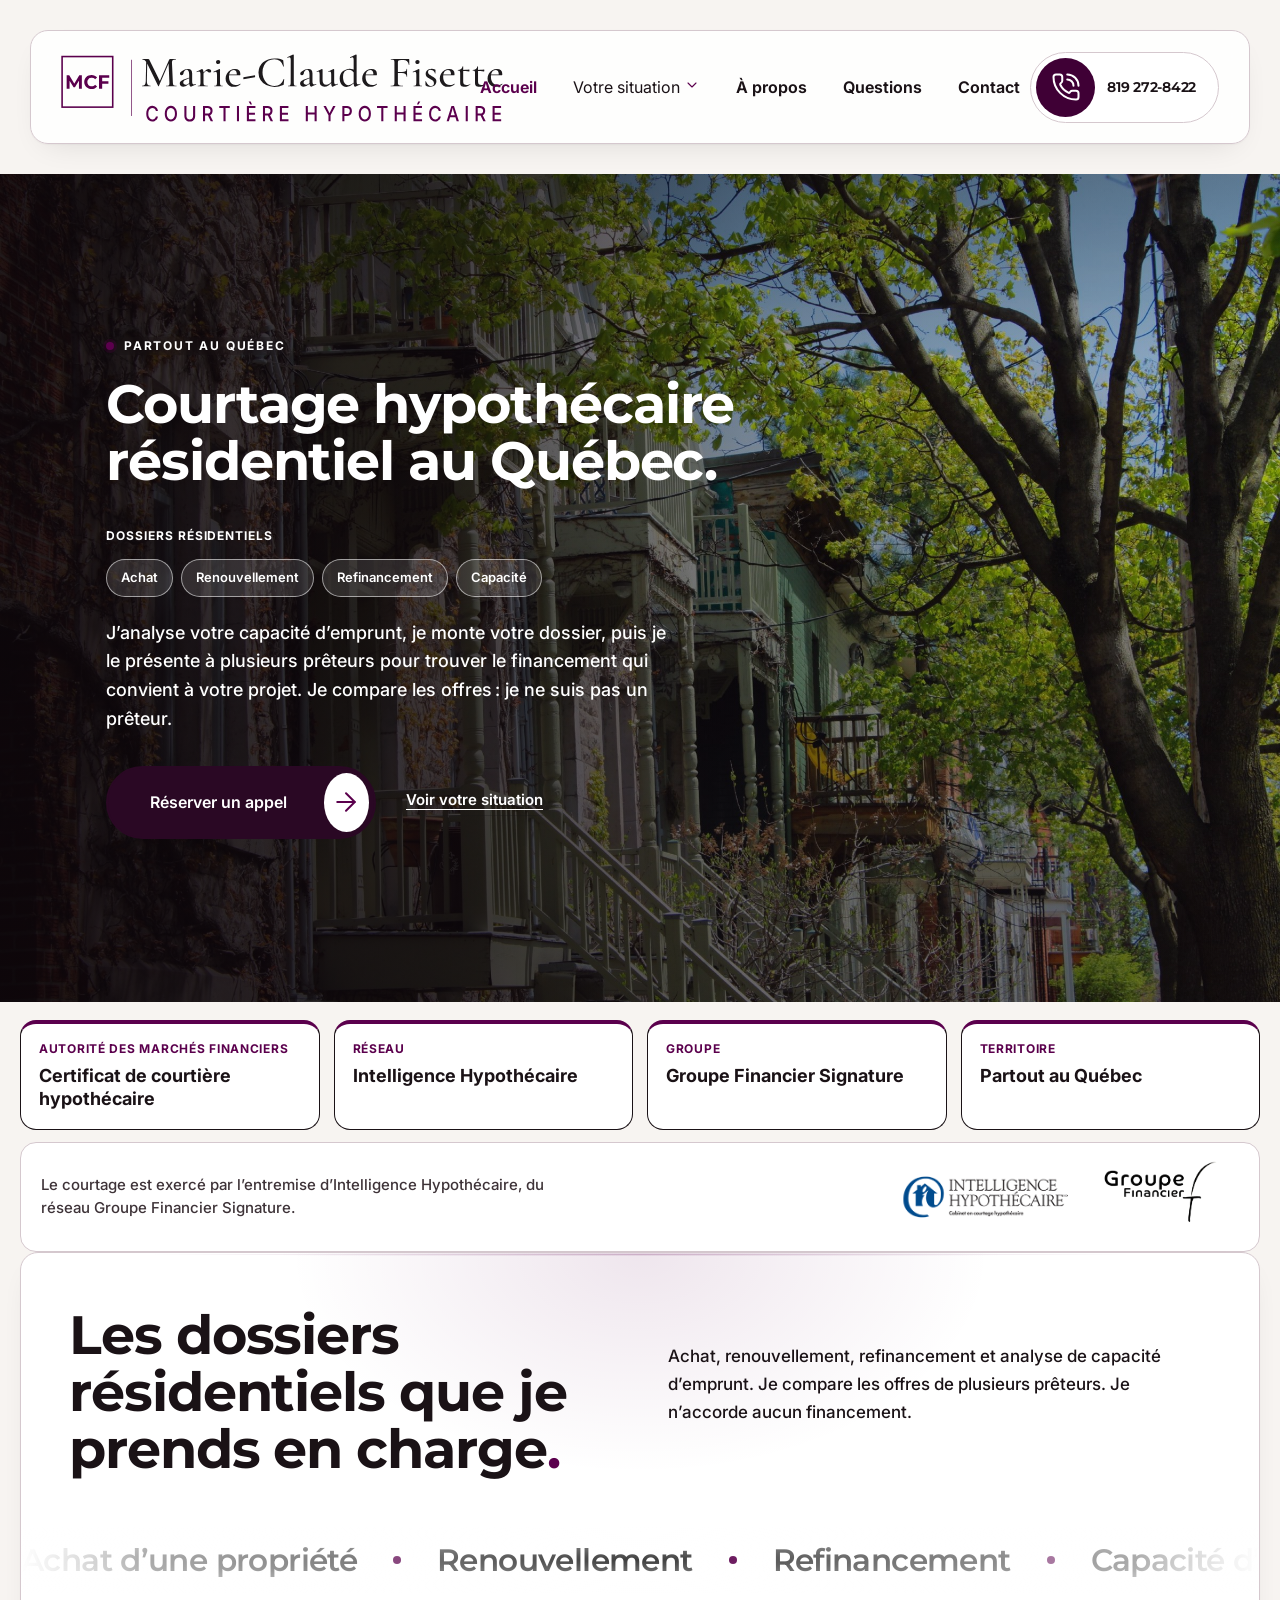
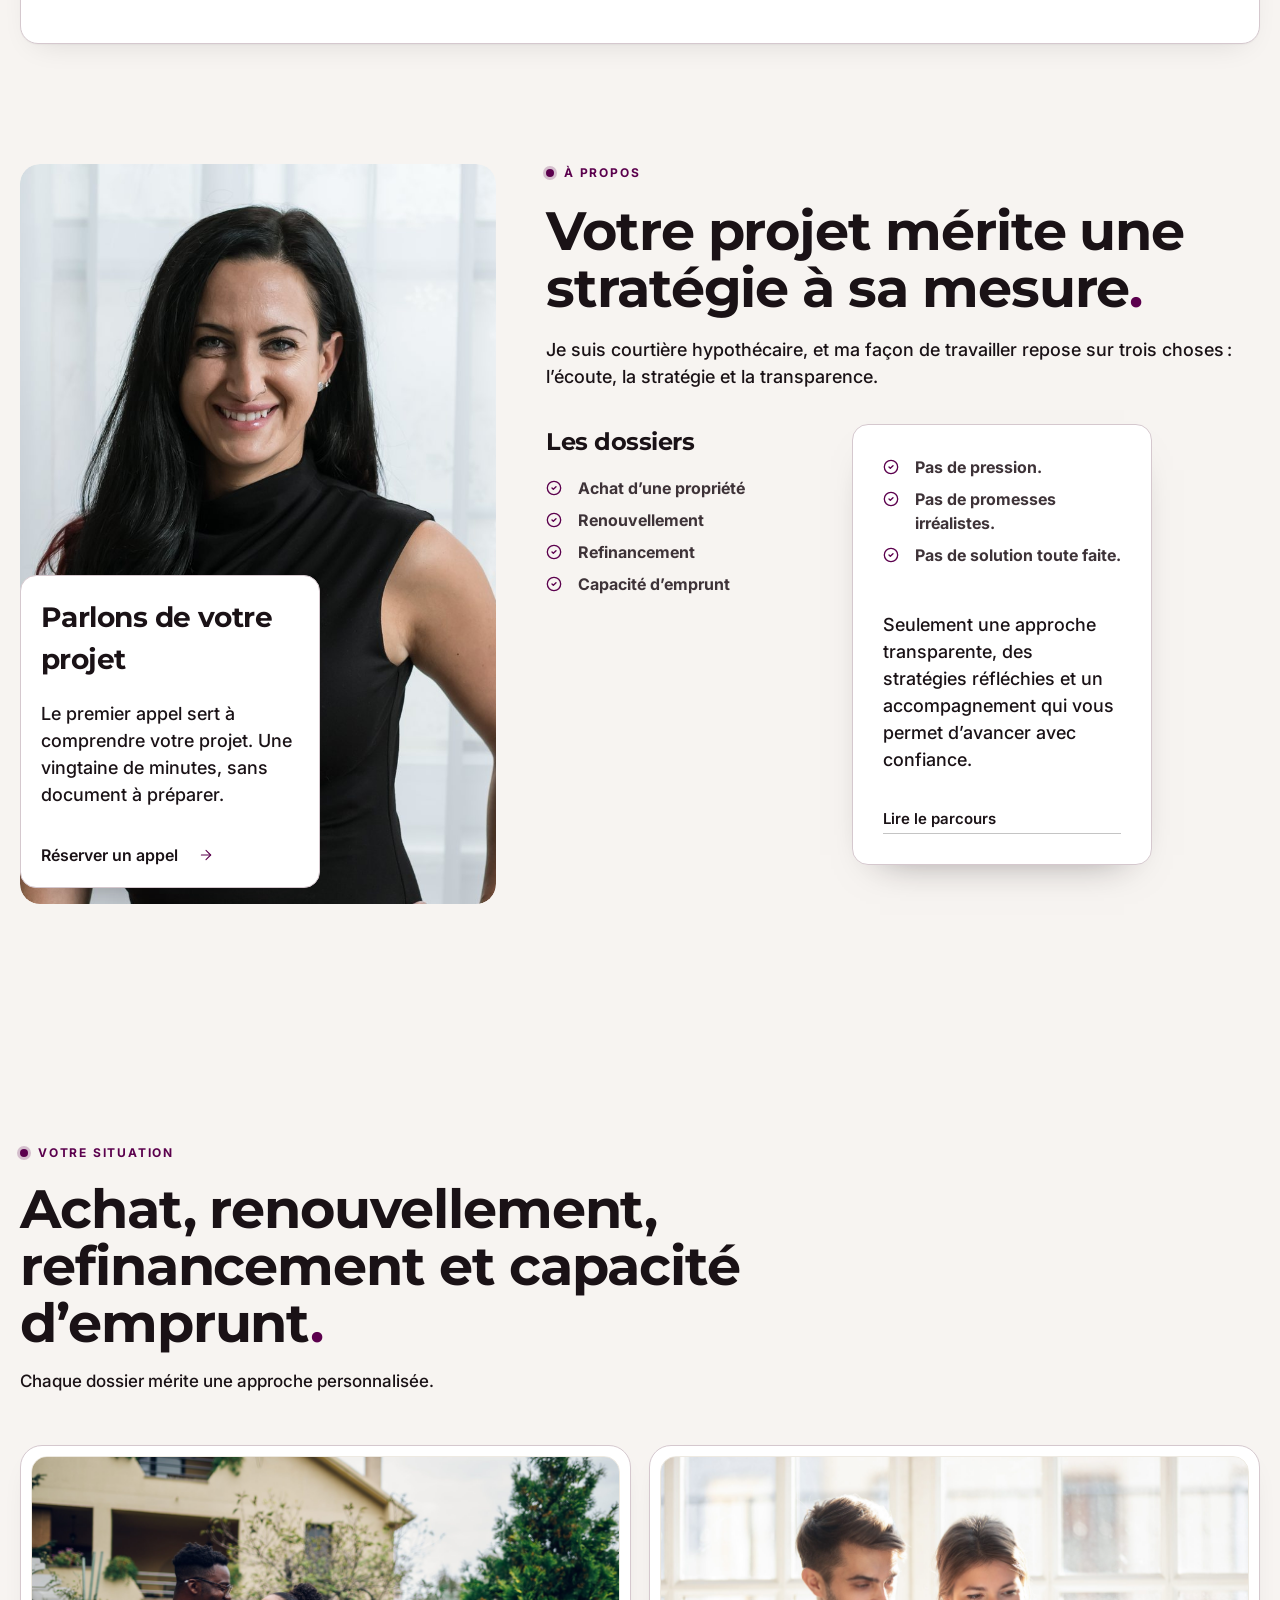
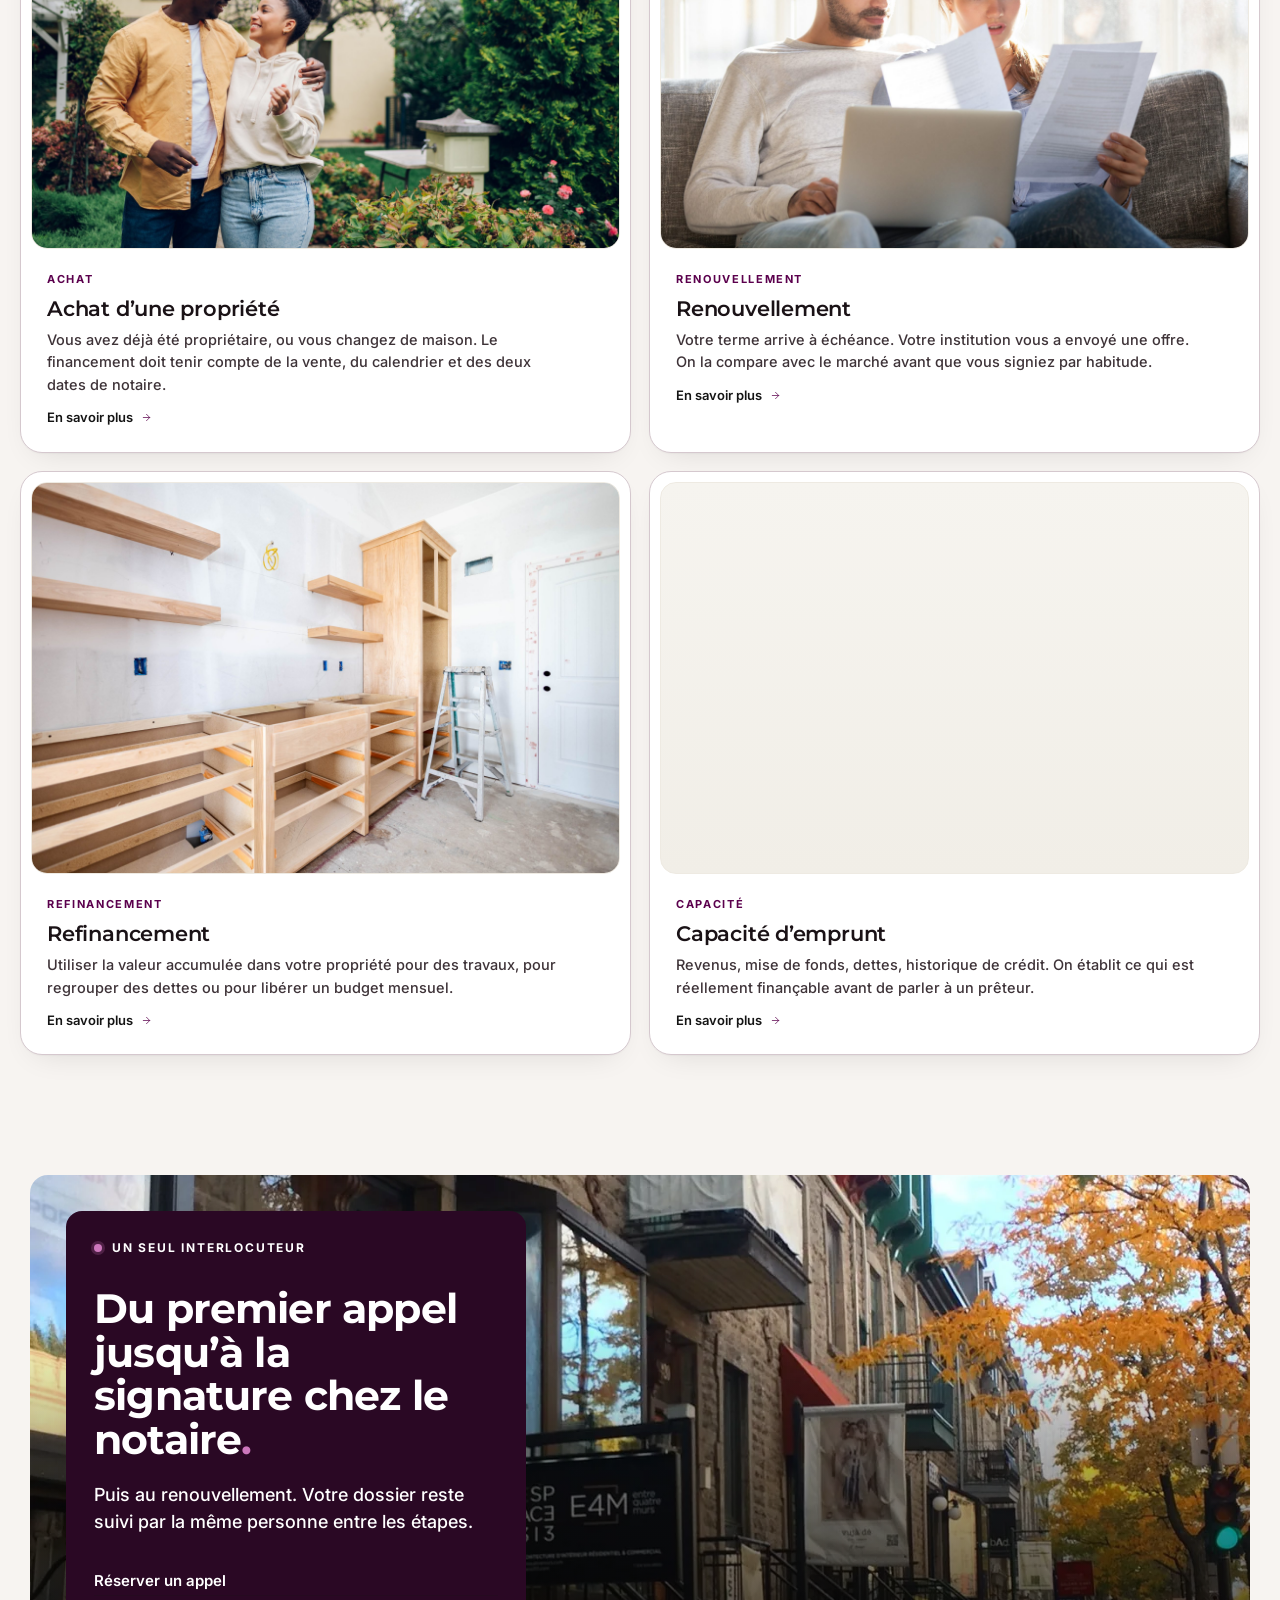
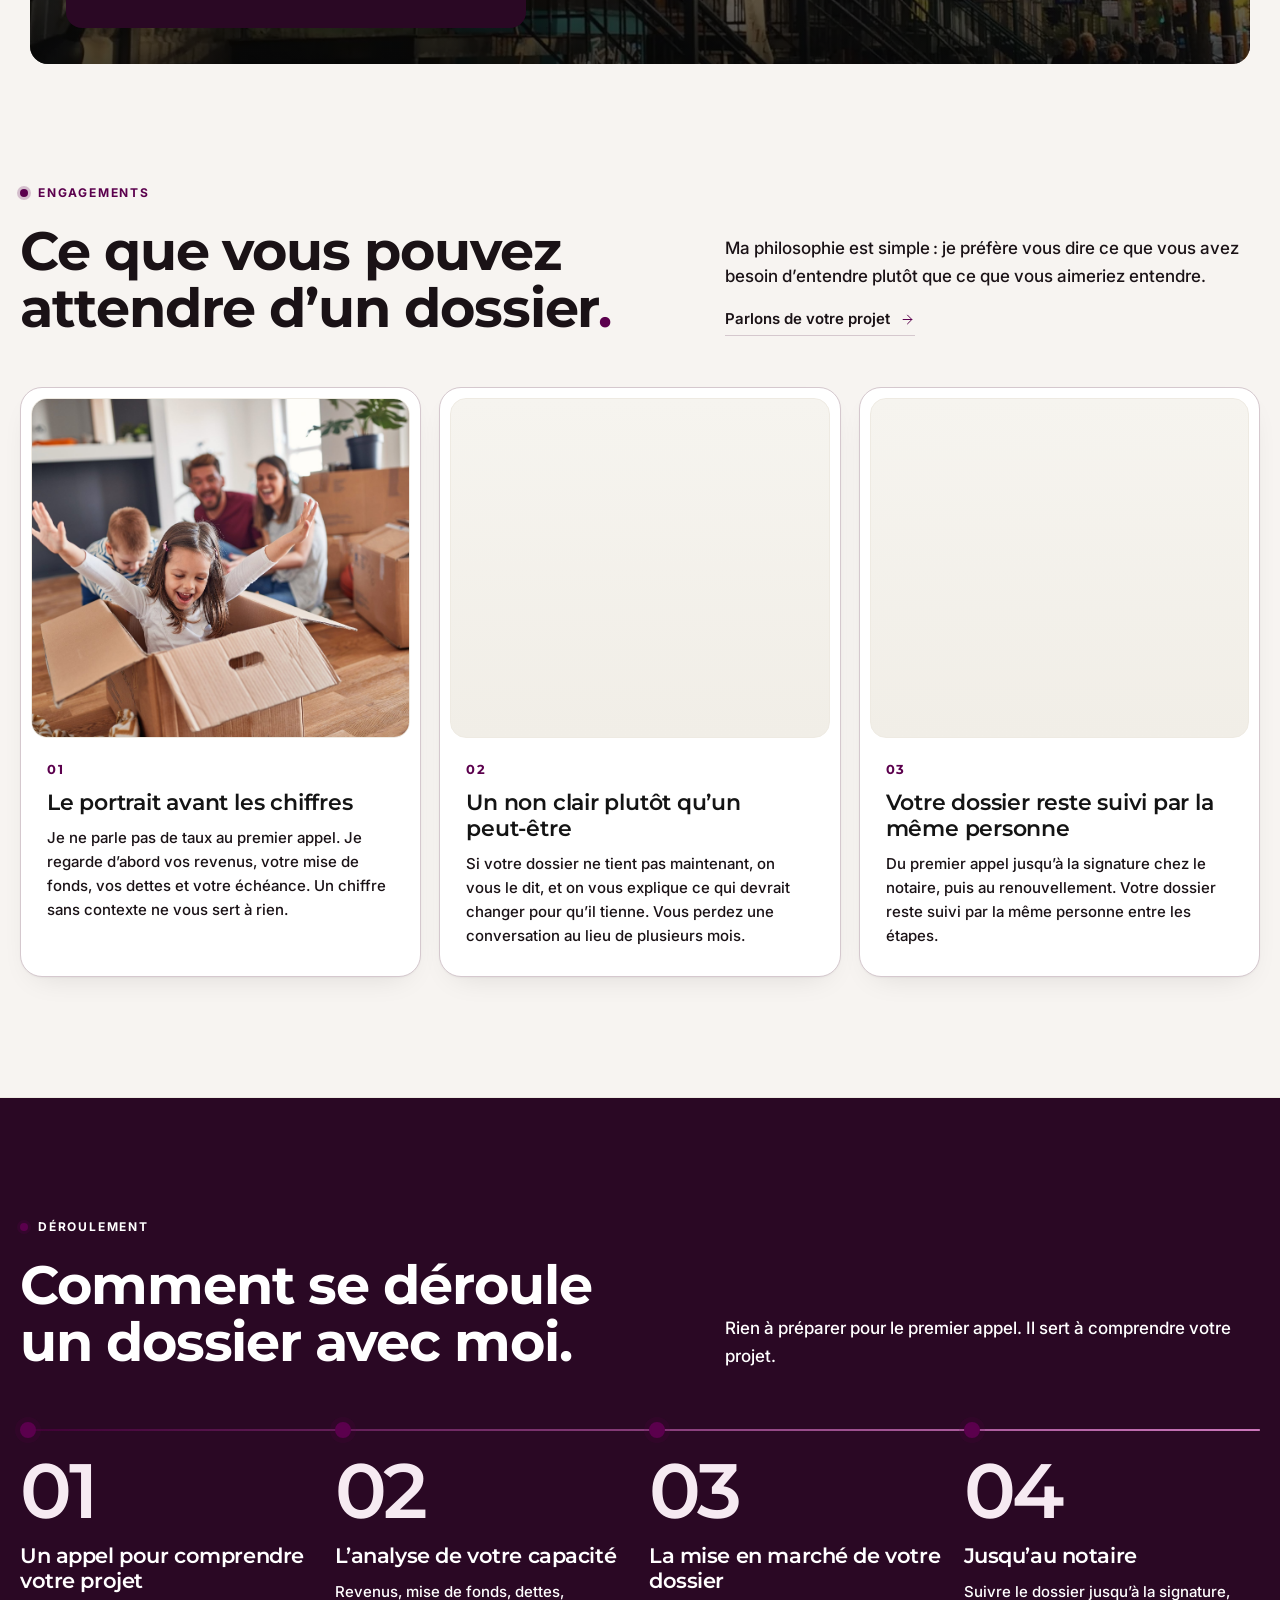
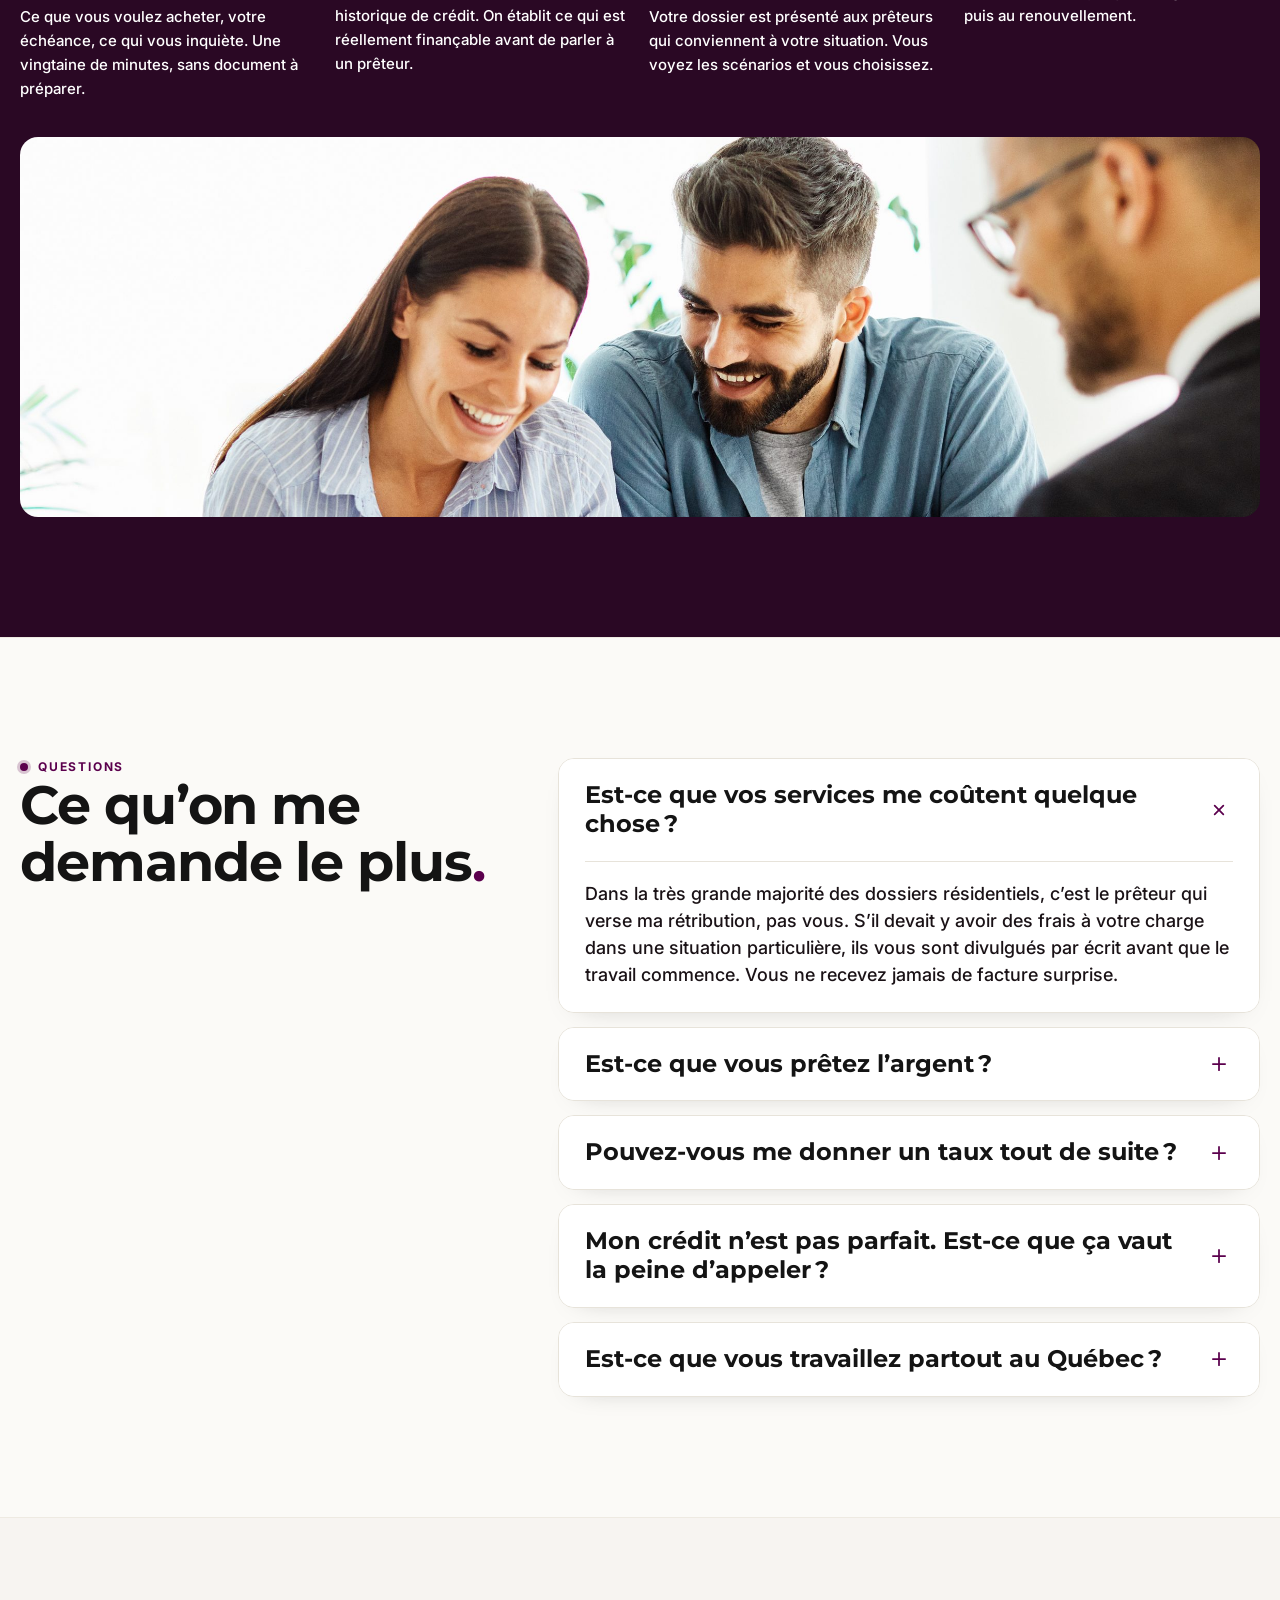
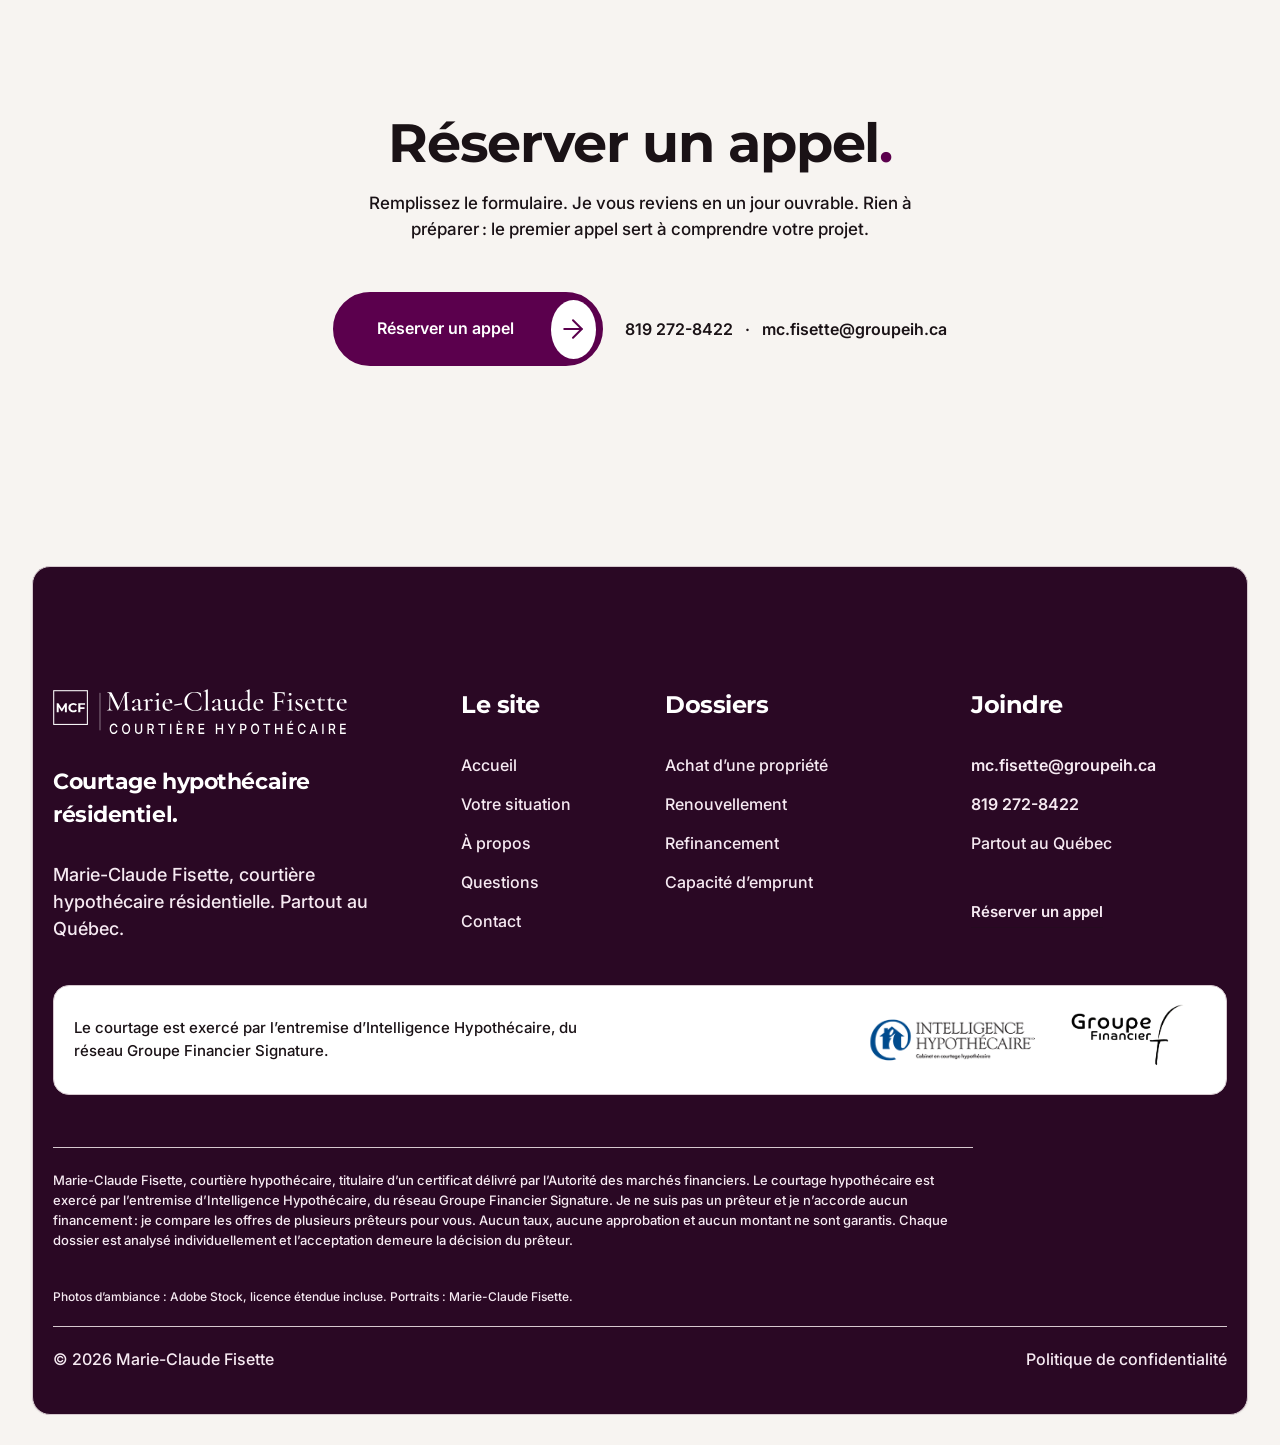
==== commit dc5ba214: "Replace the home split hero with a full-bleed Montreal photo. The heading, chips, and paragraph sit " ====
--- a/index.html
+++ b/index.html
@@ -65,8 +65,8 @@
 <div class="rm-side-contact"><span class="rm-side-kicker">Joindre</span><a href="tel:+18192728422">819 272-8422</a><a href="mailto:mc.fisette@groupeih.ca">mc.fisette@groupeih.ca</a></div>
 </div></div>
 <main id="contenu">
-<div class="section-banner"><div class="banner-video-container rm-hero keep-dark">
-<figure class="mcf-hero-photo"><img src="assets/img/mcf/mcf-stoop-1400.webp" width="1400" height="2100" alt="Marie-Claude Fisette devant une maison de brique" fetchpriority="high" decoding="async"></figure>
+<div class="section-banner"><div class="banner-video-container rm-hero">
+<figure class="mcf-hero-photo" aria-hidden="true"><img src="assets/img/stock/montreal-plex-1.jpg" width="2400" height="1600" alt="" fetchpriority="high" decoding="async"></figure>
 <div class="rm-hero-shade" aria-hidden="true"></div>
 <div class="hero-container position-relative"><div class="d-flex flex-column gspace-2">
 <div class="sub-heading rm-eyebrow animate__animated animate__fadeInDown"><i class="rm-ico rm-ico-dot" aria-hidden="true"></i><span>Partout au Québec</span></div>
--- a/assets/mcf.css
+++ b/assets/mcf.css
@@ -80,27 +80,46 @@
   letter-spacing: -0.02em;
 }
 
+.section-banner {
+  padding: 0 !important;
+  margin: 0;
+  background: #140c10;
+}
+
+.navbar-wrapper {
+  background: var(--mcf-paper);
+  position: relative;
+  z-index: 40;
+}
+
+.navbar {
+  background: #fff;
+}
+
 .rm-hero {
-  display: grid;
-  grid-template-columns: minmax(0, 1.05fr) minmax(260px, .9fr);
-  align-items: stretch;
-  gap: 28px;
-  background: var(--mcf-paper);
+  display: block;
+  position: relative;
+  isolation: isolate;
+  min-height: 92vh;
+  padding: 0 !important;
+  margin: 0;
+  overflow: hidden;
+  border: 0 !important;
+  border-radius: 0 !important;
+  background: #140c10;
   background-image: none;
-  min-height: 0;
-  padding: 28px;
-  border-color: var(--mcf-line);
+  color: #fff;
 }
 
 .mcf-hero-photo {
   margin: 0;
-  order: 2;
-  position: relative;
-  min-height: 680px;
-  height: 100%;
-  border-radius: 18px;
+  position: absolute;
+  inset: 0;
+  min-height: 0;
+  height: auto;
+  border-radius: 0;
   overflow: hidden;
-  background: transparent;
+  background: #140c10;
 }
 
 .mcf-hero-photo img {
@@ -110,27 +129,47 @@
   width: 100%;
   height: 100%;
   object-fit: cover;
-  object-position: center 16%;
-}
-
-.rm-hero-shade { display: none; }
+  object-position: 68% 42%;
+}
+
+/* Header and hero copy are visible on first paint. A fade must not leave a blank cream band. */
+.navbar,
+.navbar-wrapper,
+.rm-hero,
+.rm-hero .animate__animated,
+.rm-hero .sub-heading,
+.rm-hero .rm-hero-title,
+.rm-hero .banner-content,
+.rm-hero .banner-video-content,
+.rm-hero .banner-heading {
+  opacity: 1 !important;
+  visibility: visible !important;
+  animation: none !important;
+  transform: none !important;
+}
+
+.rm-hero-shade {
+  display: block;
+  position: absolute;
+  inset: 0;
+  z-index: 1;
+  pointer-events: none;
+  background:
+    linear-gradient(90deg, rgba(12, 6, 10, .88) 0%, rgba(12, 6, 10, .72) 34%, rgba(12, 6, 10, .38) 58%, rgba(12, 6, 10, .18) 100%),
+    linear-gradient(180deg, rgba(12, 6, 10, .28) 0%, rgba(12, 6, 10, 0) 22%, rgba(12, 6, 10, .35) 100%);
+}
 
 .rm-hero .hero-container {
   position: relative;
-  z-index: 1;
-  width: auto;
-  max-width: none;
-  margin: 0;
+  z-index: 2;
+  width: min(1180px, 100%);
+  max-width: 1180px;
+  min-height: 92vh;
+  margin: 0 auto;
+  padding: 72px 56px;
   display: flex;
   align-items: center;
-}
-
-.rm-hero .hero-container {
-  position: relative;
-  z-index: 1;
-  width: min(640px, 100%);
-  margin-left: 0;
-  margin-right: auto;
+  justify-content: flex-start;
 }
 
 .rm-hero .banner-heading {
@@ -165,7 +204,35 @@
 
 .rm-hero .banner-content p,
 .rm-hero .rm-lede {
-  color: var(--mcf-ink);
+  color: #fff;
+  -webkit-text-fill-color: #fff;
+}
+
+.rm-hero .rm-hero-title,
+.rm-hero .title-heading-banner,
+.rm-hero .rm-hero-title strong,
+.rm-hero .rm-dot {
+  color: #fff !important;
+  -webkit-text-fill-color: #fff !important;
+}
+
+.rm-hero .sub-heading,
+.rm-hero .sub-heading span,
+.rm-hero .rm-aside-label,
+.rm-hero .rm-text-link {
+  color: #fff !important;
+  -webkit-text-fill-color: #fff !important;
+}
+
+.rm-hero .rm-text-link {
+  text-decoration: underline;
+  text-underline-offset: 4px;
+}
+
+.rm-hero .banner-content .d-flex {
+  justify-content: flex-start !important;
+  align-items: center !important;
+  align-self: flex-start !important;
 }
 
 .rm-aside-label {
@@ -178,6 +245,13 @@
   background: var(--mcf-card);
   border-color: var(--mcf-line);
   backdrop-filter: none;
+}
+
+.rm-hero .rm-surfaces li {
+  color: #fff;
+  -webkit-text-fill-color: #fff;
+  background: rgba(255, 255, 255, .12);
+  border: 1px solid rgba(255, 255, 255, .55);
 }
 
 .rm-page-hero,
@@ -390,7 +464,9 @@
     grid-column: auto;
     grid-row: auto;
   }
-  .rm-hero { min-height: 0; padding: 40px 20px 36px; }
+  .rm-hero,
+  .rm-hero .hero-container { min-height: 88vh; }
+  .rm-hero .hero-container { padding: 56px 32px; }
   .rm-hero .banner-content,
   .rm-hero-aside,
   .banner-video-content { width: 100%; }
@@ -420,9 +496,23 @@
     max-width: calc(100vw - 118px) !important;
     max-height: none;
   }
-  .rm-hero { grid-template-columns: 1fr; padding: 16px; }
-  .mcf-hero-photo { order: -1; min-height: 560px; height: 560px; }
-  .mcf-hero-photo img { object-position: center top; }
+  .rm-hero,
+  .rm-hero .hero-container {
+    min-height: calc(100svh - 108px);
+    height: auto;
+  }
+  .rm-hero .hero-container {
+    align-items: flex-end;
+    padding: 20px 20px 24px;
+  }
+  .mcf-hero-photo img { object-position: 58% 38%; }
+  .rm-hero-shade {
+    background:
+      linear-gradient(180deg, rgba(12, 6, 10, .18) 0%, rgba(12, 6, 10, .28) 38%, rgba(12, 6, 10, .82) 68%, rgba(12, 6, 10, .92) 100%);
+  }
+  .rm-hero-title,
+  .rm-page-title { font-size: clamp(34px, 9.2vw, 44px); }
+  .rm-hero .banner-content p { font-size: 16px; line-height: 1.45; }
   .expertise-img,
   .expertise-img img { height: 580px; }
   .rm-why-visual { height: 280px; }
@@ -817,9 +907,10 @@
   padding: 0;
 }
 
-.rm-hero .sub-heading span {
-  color: var(--mcf-accent) !important;
-  -webkit-text-fill-color: var(--mcf-accent) !important;
+.rm-hero .sub-heading span,
+.rm-hero .sub-heading i {
+  color: #fff !important;
+  -webkit-text-fill-color: #fff !important;
 }
 
 a.btn-accent,
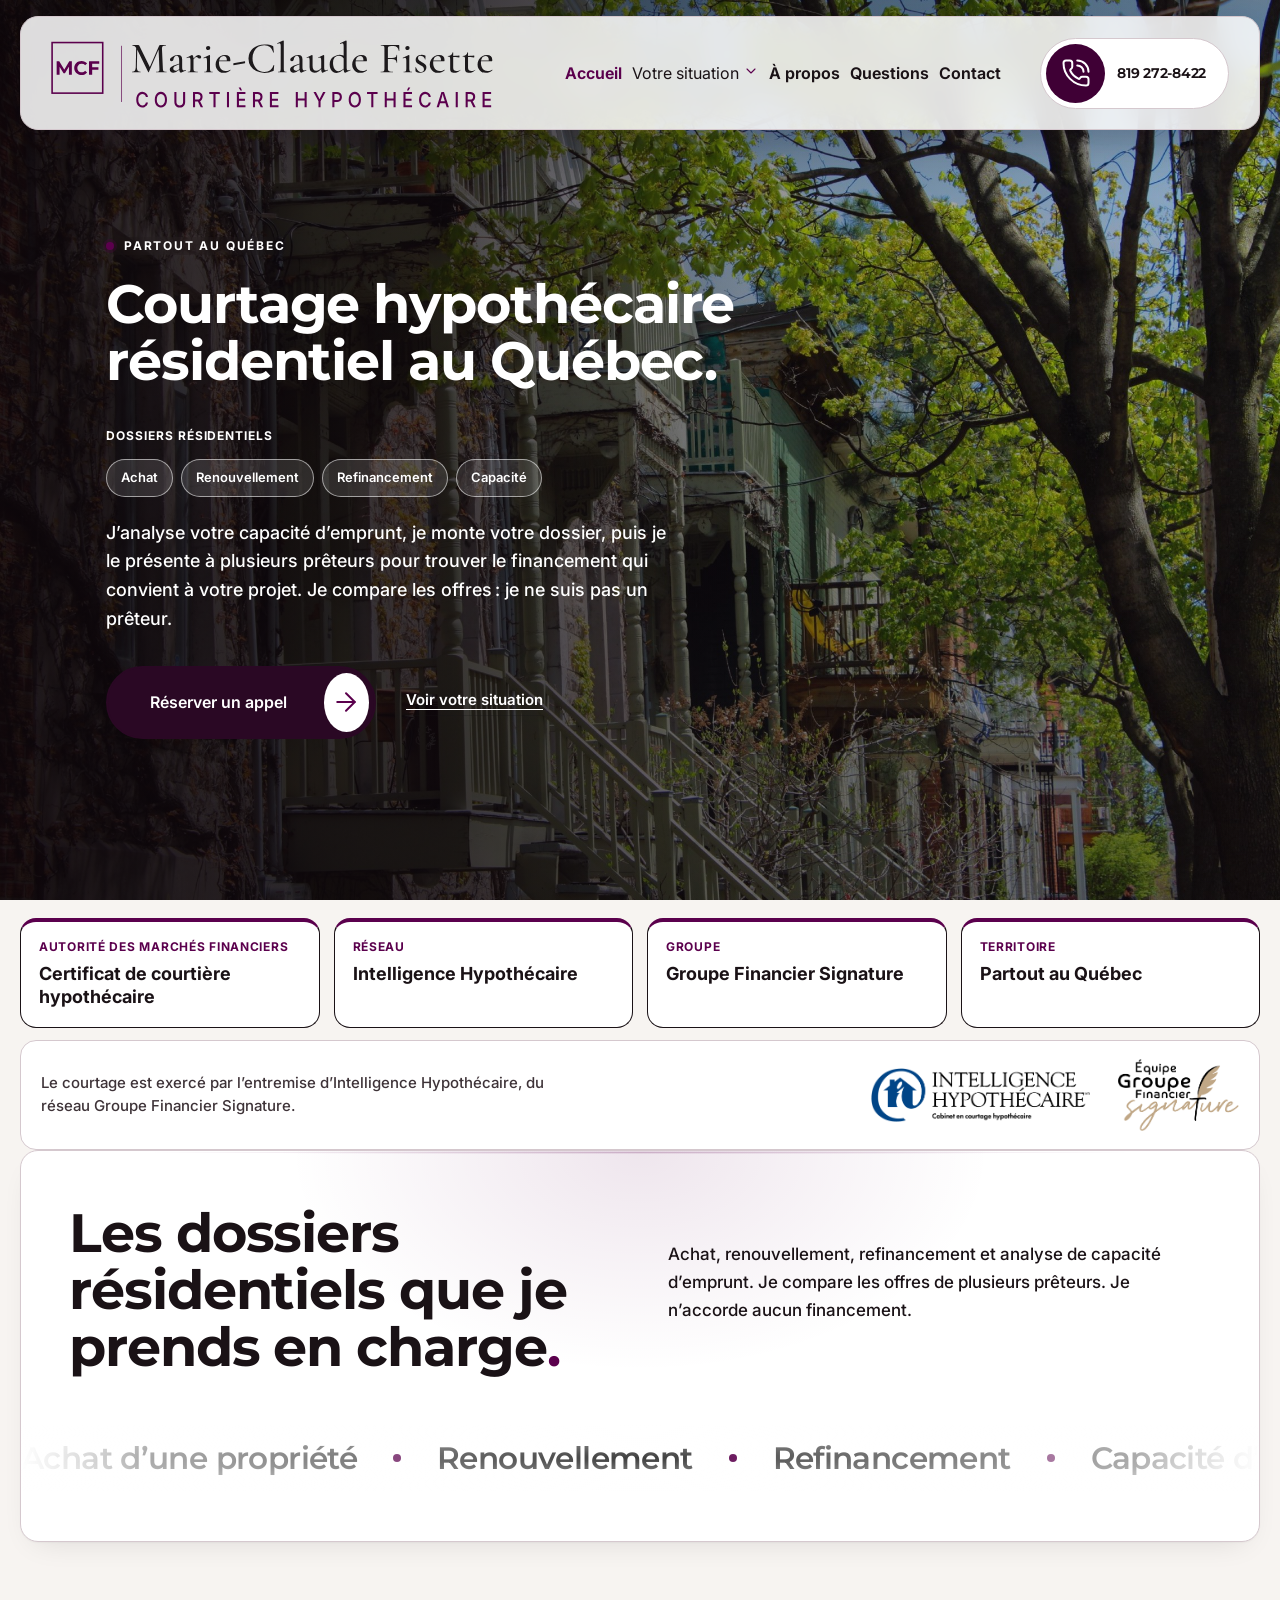
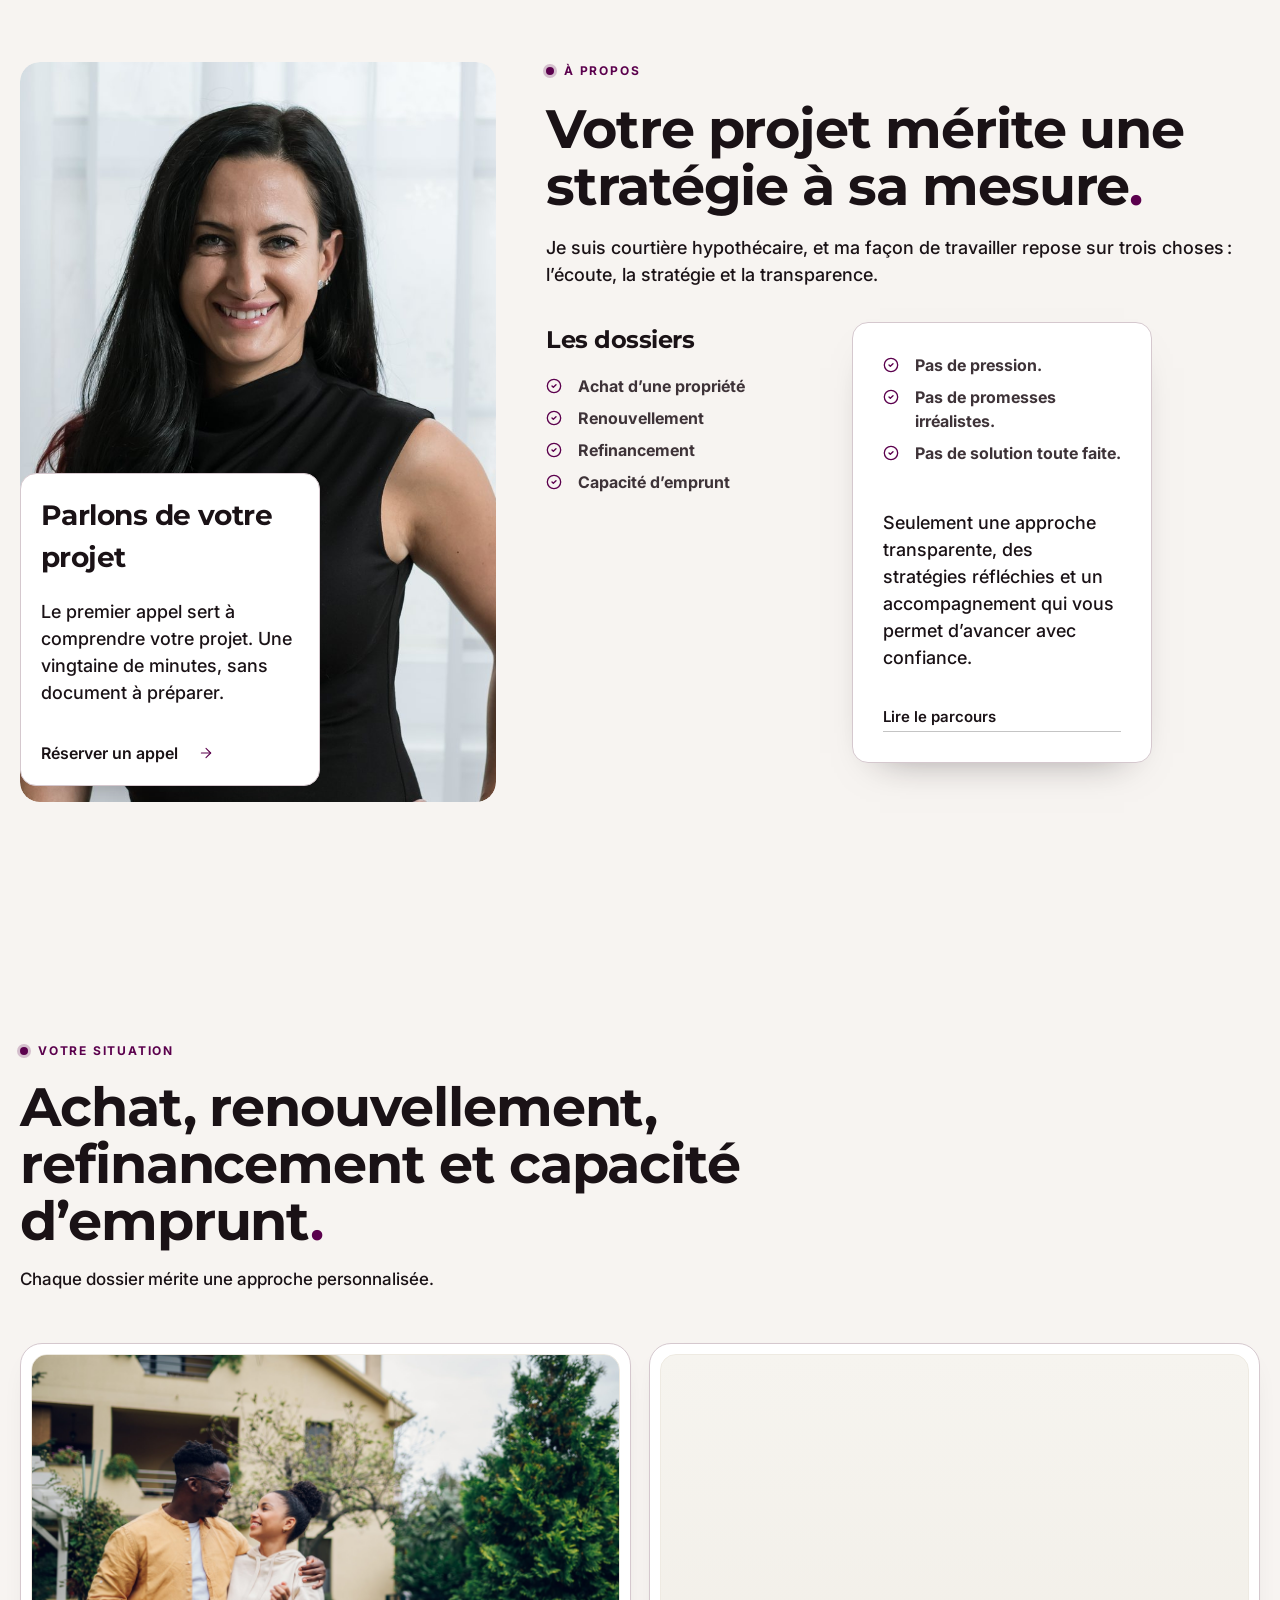
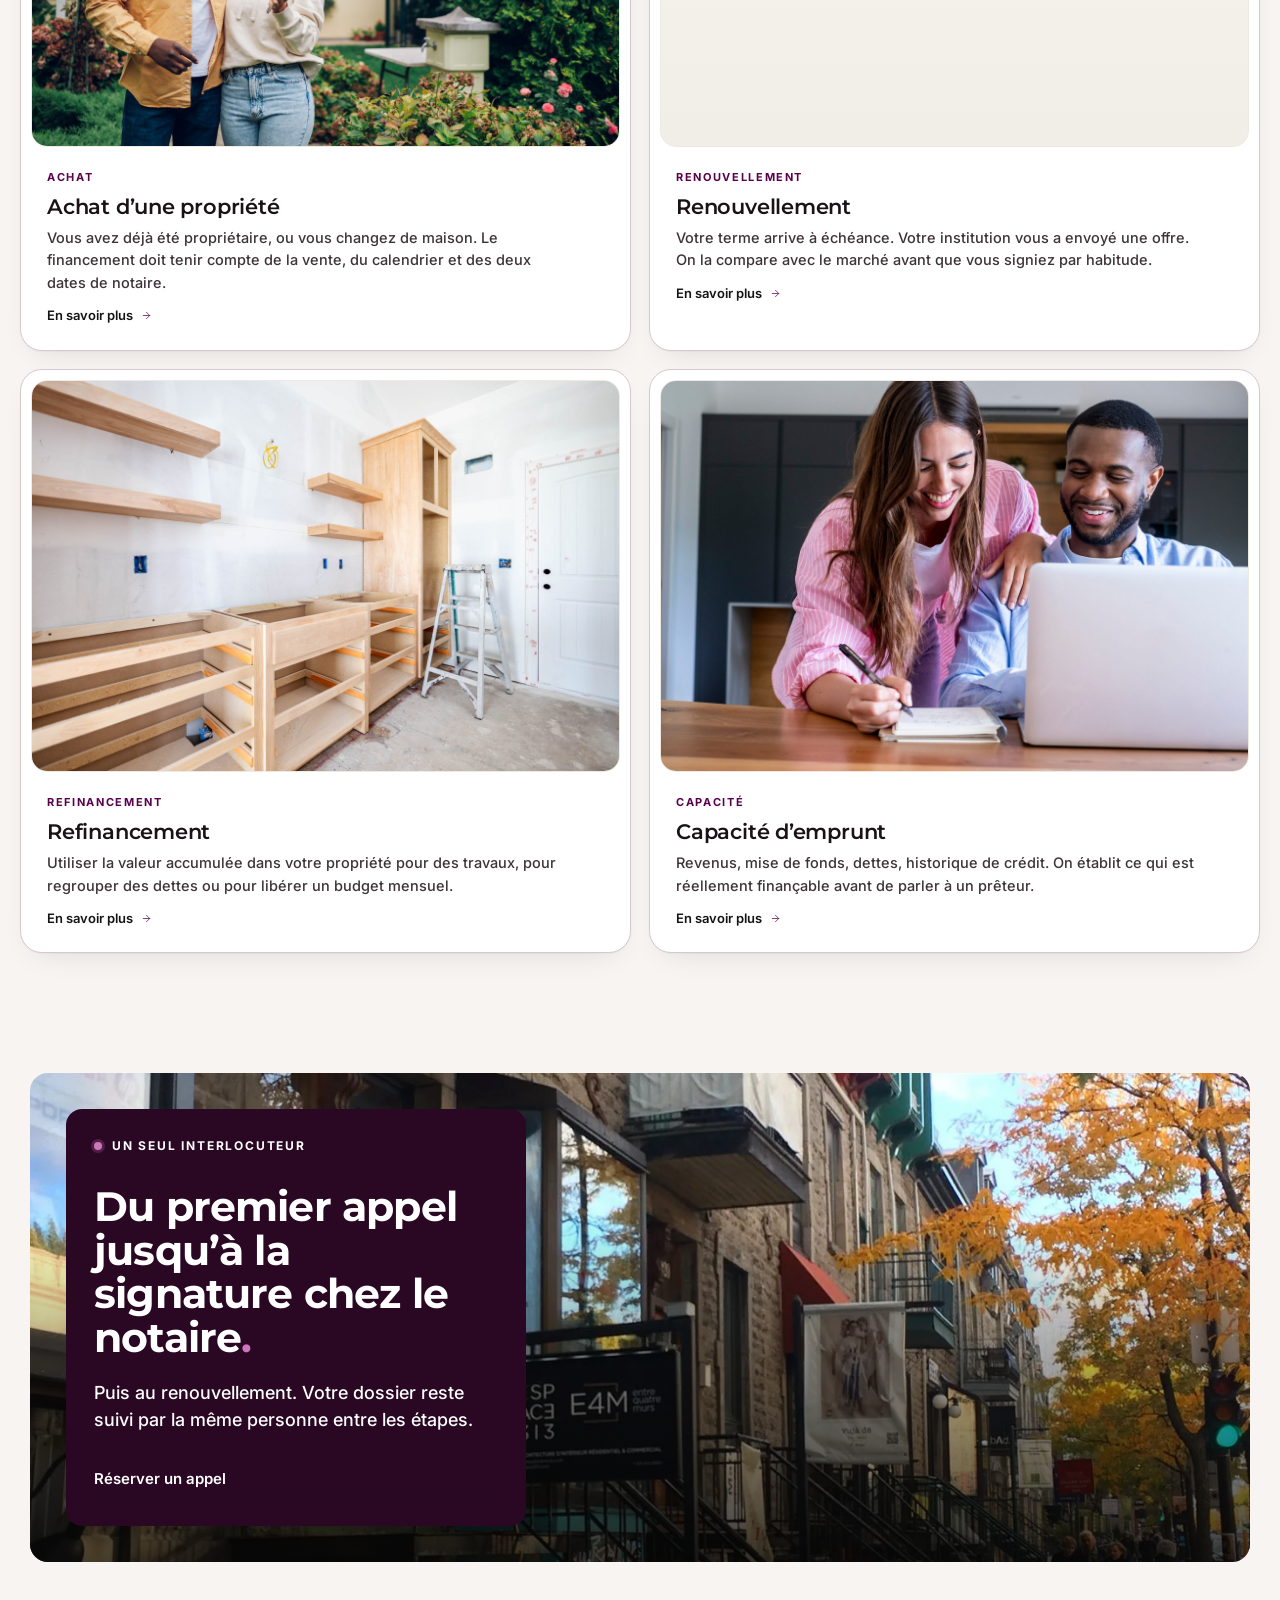
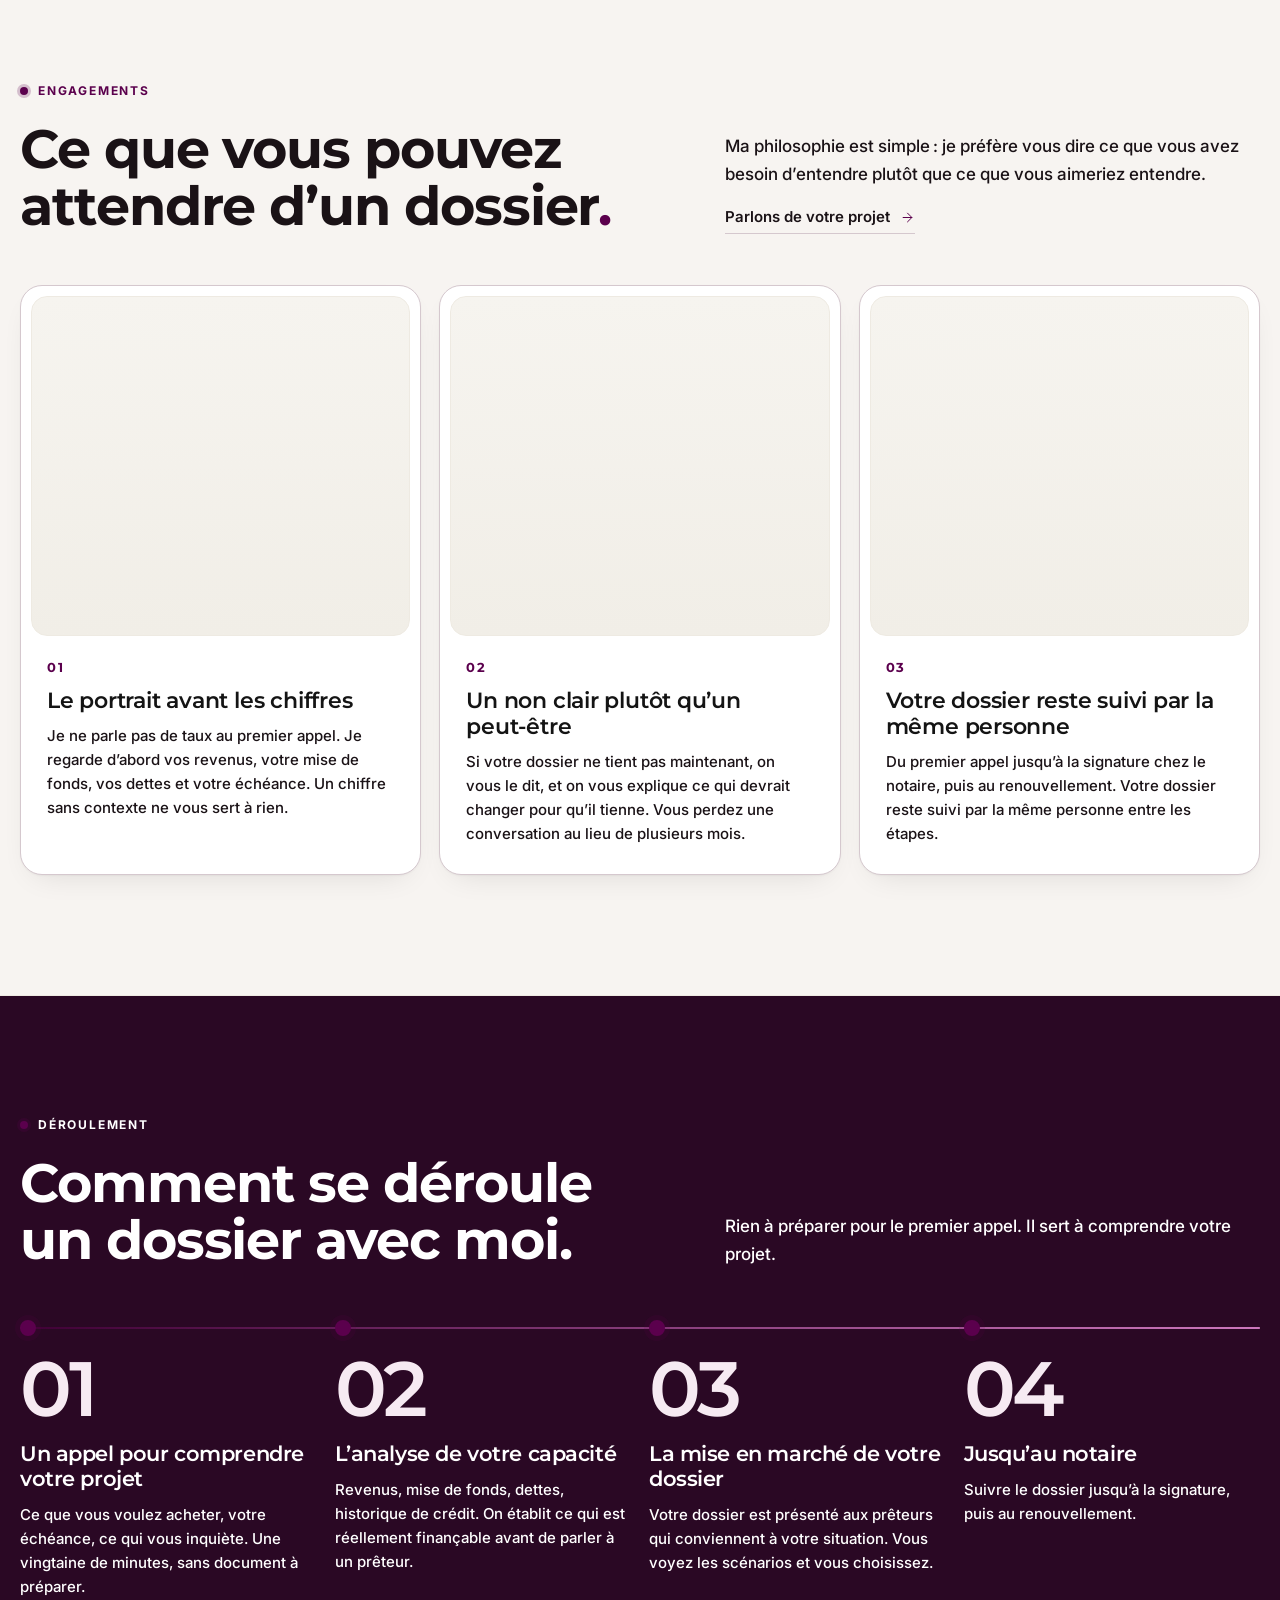
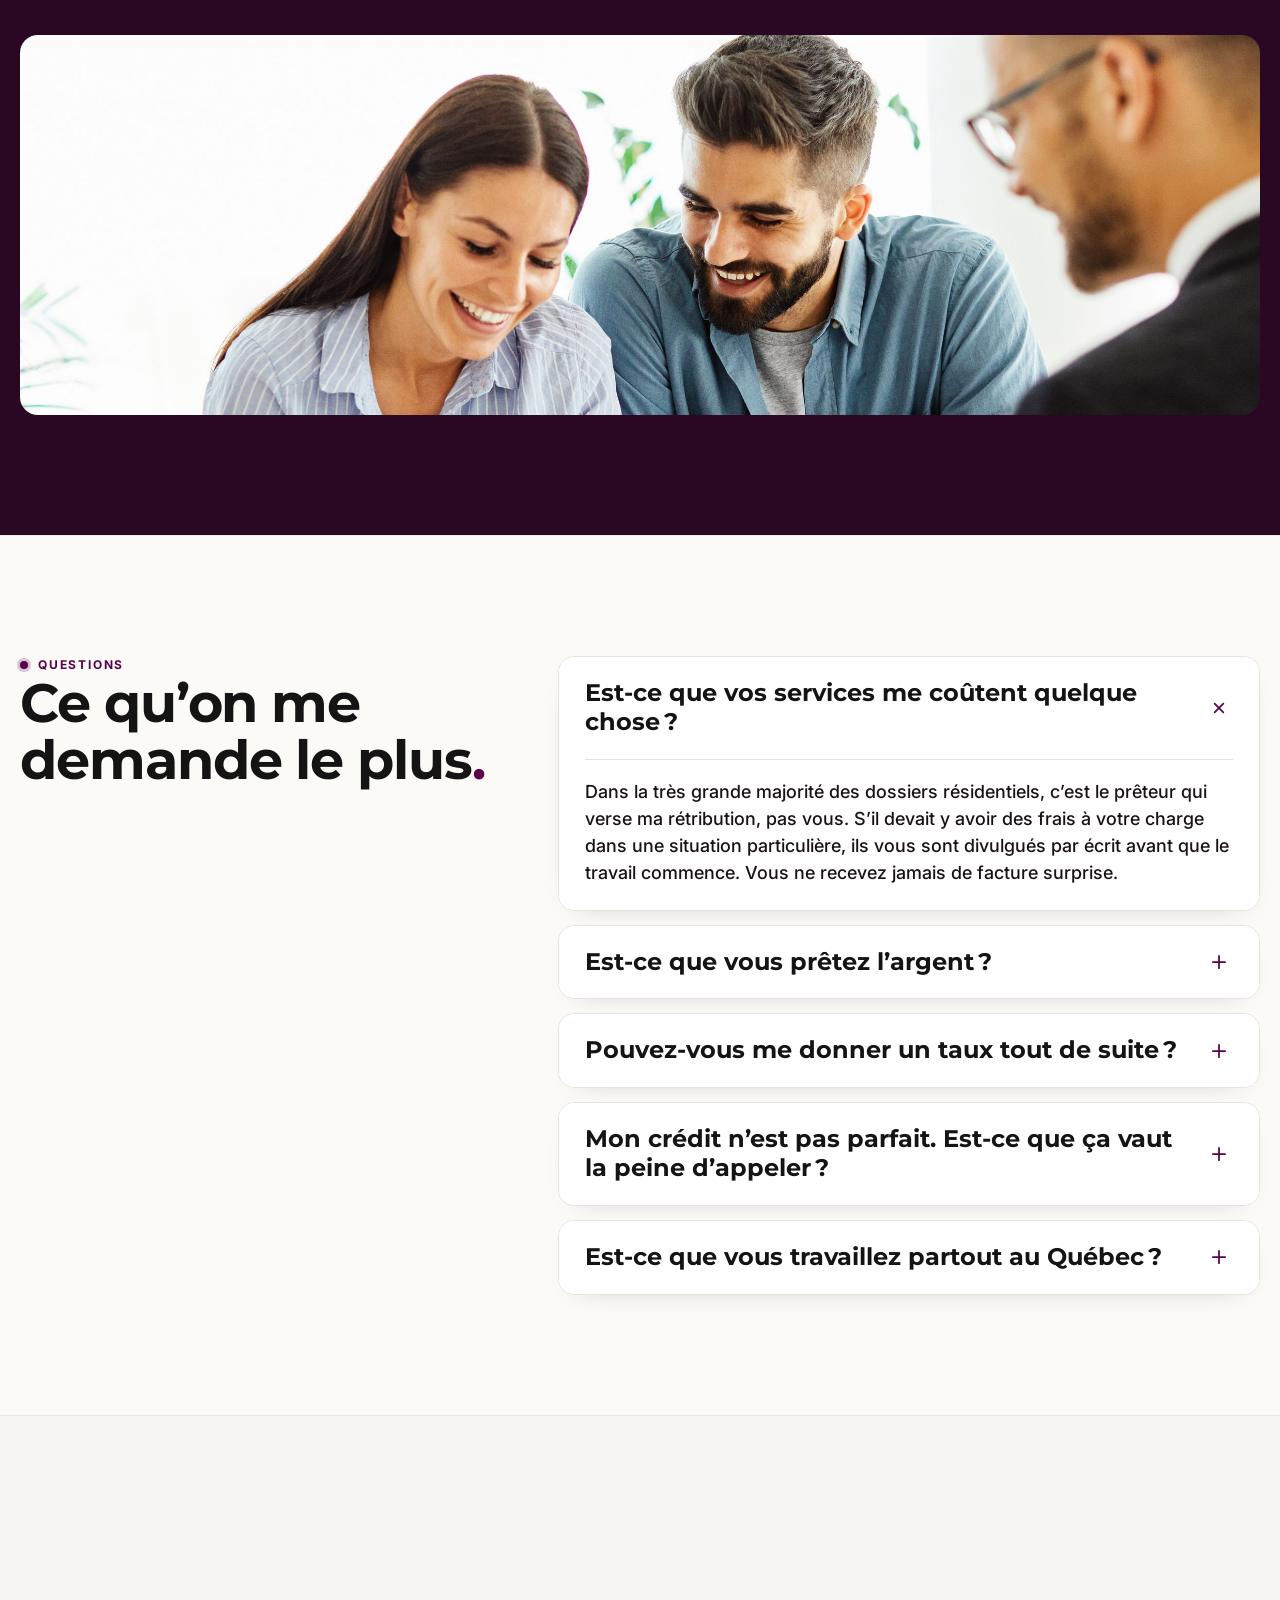
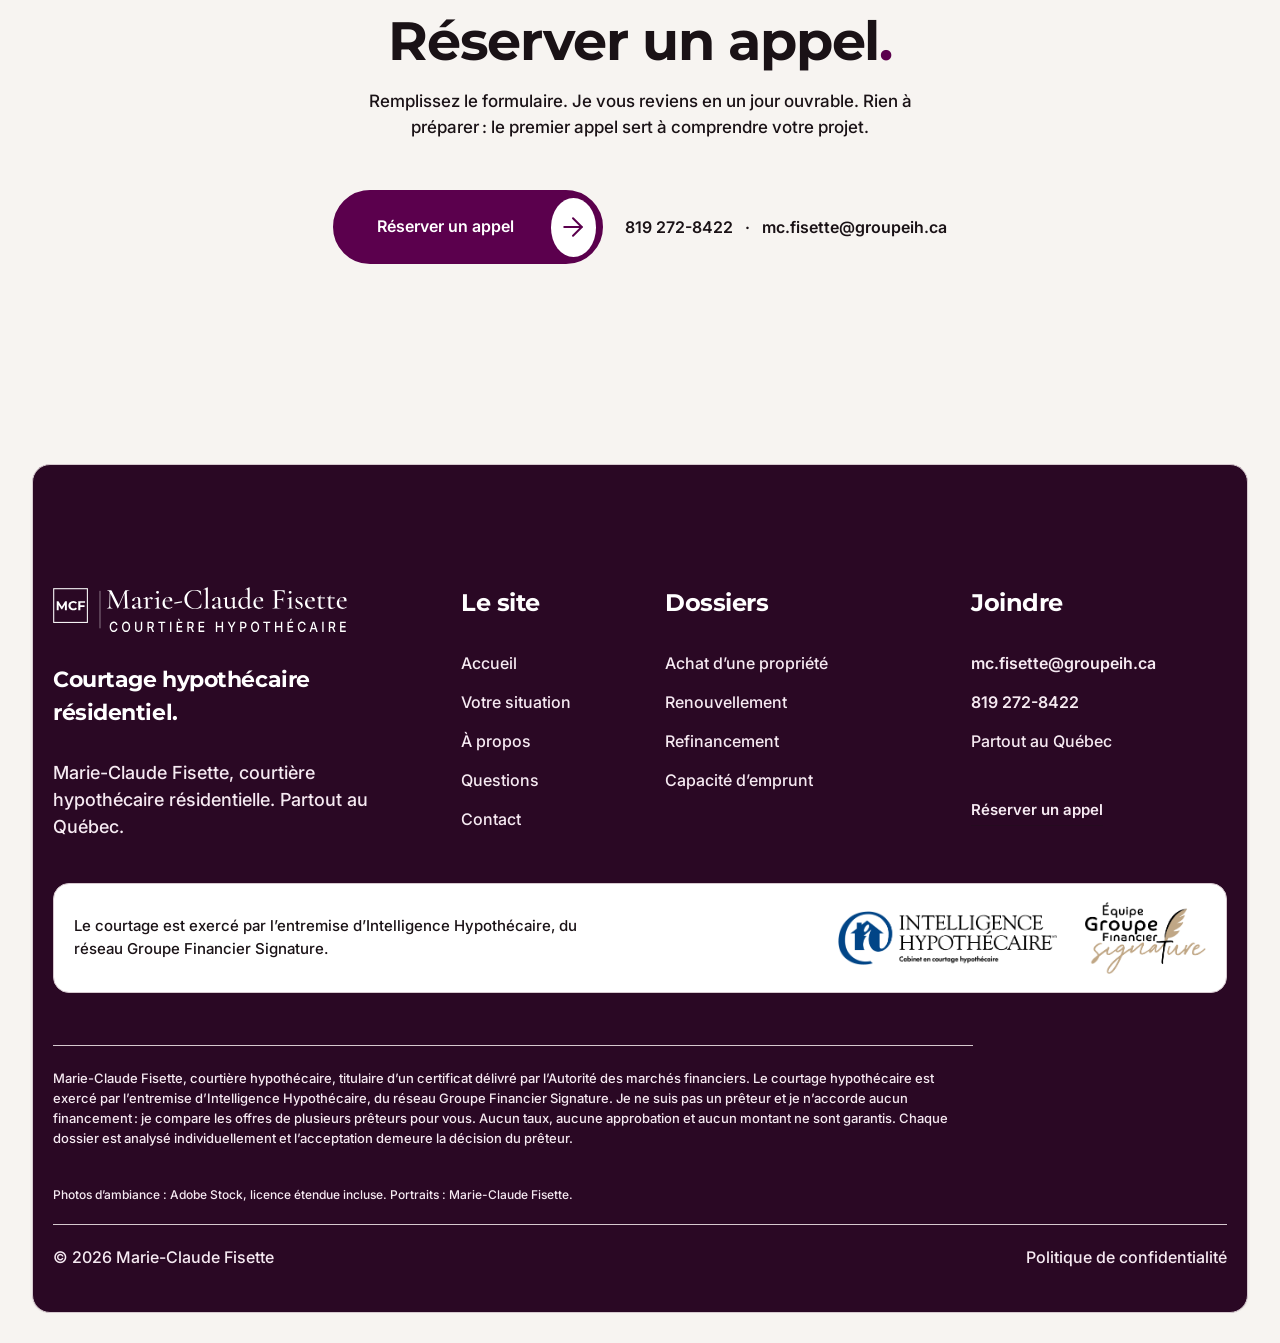
==== commit 47c8f78c: "Logos originaux IH et Équipe GFS (fournis par Marie-Claude)" ====
--- a/index.html
+++ b/index.html
@@ -82,7 +82,7 @@
 <a href="contact/" class="btn btn-accent"><div class="btn-title"><span>Réserver un appel</span></div><div class="icon-circle"><i class="rm-ico" aria-hidden="true"><svg xmlns="http://www.w3.org/2000/svg" width="1em" height="1em" viewBox="0 0 24 24" fill="none" stroke="currentColor" stroke-width="1.6" stroke-linecap="round" stroke-linejoin="round" aria-hidden="true"><path d="M5 12h14"></path><path d="m12 5 7 7-7 7"></path></svg></i></div></a>
 <a href="#situations" class="rm-text-link">Voir votre situation</a>
 </div></div></div></div></div></div></div>
-<section class="mcf-trust" aria-label="Repères"><div class="hero-container"><ul class="mcf-trust-list"><li><span>Autorité des marchés financiers</span><strong>Certificat de courtière hypothécaire</strong></li><li><span>Réseau</span><strong>Intelligence Hypothécaire</strong></li><li><span>Groupe</span><strong>Groupe Financier Signature</strong></li><li><span>Territoire</span><strong>Partout au Québec</strong></li></ul><div class="mcf-network "><p>Le courtage est exercé par l’entremise d’Intelligence Hypothécaire, du réseau Groupe Financier Signature.</p><div class="mcf-network-logos"><img src="assets/brand/logo-intelligence-hypothecaire.png" alt="Intelligence Hypothécaire, cabinet en courtage hypothécaire" width="280" height="86"><img class="mcf-logo-gfs" src="assets/brand/logo-groupe-financier-signature.png" alt="Groupe Financier Signature" width="220" height="116"></div></div></div></section><div class="section-partner"><div class="hero-container"><div class="card card-partner">
+<section class="mcf-trust" aria-label="Repères"><div class="hero-container"><ul class="mcf-trust-list"><li><span>Autorité des marchés financiers</span><strong>Certificat de courtière hypothécaire</strong></li><li><span>Réseau</span><strong>Intelligence Hypothécaire</strong></li><li><span>Groupe</span><strong>Groupe Financier Signature</strong></li><li><span>Territoire</span><strong>Partout au Québec</strong></li></ul><div class="mcf-network "><p>Le courtage est exercé par l’entremise d’Intelligence Hypothécaire, du réseau Groupe Financier Signature.</p><div class="mcf-network-logos"><img src="assets/brand/logo-intelligence-hypothecaire.png" alt="Intelligence Hypothécaire, cabinet en courtage hypothécaire" width="280" height="69"><img class="mcf-logo-gfs" src="assets/brand/logo-groupe-financier-signature.png" alt="Équipe Groupe Financier Signature" width="196" height="116"></div></div></div></section><div class="section-partner"><div class="hero-container"><div class="card card-partner">
 <div class="partner-spacer"></div>
 <div class="row row-cols-lg-2 row-cols-1 align-items-center px-lg-5 px-3 position-relative z-2">
 <div class="col"><div class="d-flex flex-column justify-content-start pe-lg-3 pe-0" data-anim="fadeInUp"><h2 class="title-heading">Les dossiers résidentiels que je prends en charge<span class="rm-dot">.</span></h2></div></div>
@@ -162,7 +162,7 @@
 <li><span>Partout au Québec</span></li>
 </ul><a class="rm-text-link" href="contact/">Réserver un appel</a></div></div>
 </div>
-<div class="mcf-network mcf-network--footer"><p>Le courtage est exercé par l’entremise d’Intelligence Hypothécaire, du réseau Groupe Financier Signature.</p><div class="mcf-network-logos"><img src="assets/brand/logo-intelligence-hypothecaire.png" alt="Intelligence Hypothécaire, cabinet en courtage hypothécaire" width="280" height="86"><img class="mcf-logo-gfs" src="assets/brand/logo-groupe-financier-signature.png" alt="Groupe Financier Signature" width="220" height="116"></div></div><div class="mcf-legal"><p>Marie-Claude Fisette, courtière hypothécaire, titulaire d’un certificat délivré par l’Autorité des marchés financiers. Le courtage hypothécaire est exercé par l’entremise d’Intelligence Hypothécaire, du réseau Groupe Financier Signature. Je ne suis pas un prêteur et je n’accorde aucun financement : je compare les offres de plusieurs prêteurs pour vous. Aucun taux, aucune approbation et aucun montant ne sont garantis. Chaque dossier est analysé individuellement et l’acceptation demeure la décision du prêteur.</p></div>
+<div class="mcf-network mcf-network--footer"><p>Le courtage est exercé par l’entremise d’Intelligence Hypothécaire, du réseau Groupe Financier Signature.</p><div class="mcf-network-logos"><img src="assets/brand/logo-intelligence-hypothecaire.png" alt="Intelligence Hypothécaire, cabinet en courtage hypothécaire" width="280" height="69"><img class="mcf-logo-gfs" src="assets/brand/logo-groupe-financier-signature.png" alt="Équipe Groupe Financier Signature" width="196" height="116"></div></div><div class="mcf-legal"><p>Marie-Claude Fisette, courtière hypothécaire, titulaire d’un certificat délivré par l’Autorité des marchés financiers. Le courtage hypothécaire est exercé par l’entremise d’Intelligence Hypothécaire, du réseau Groupe Financier Signature. Je ne suis pas un prêteur et je n’accorde aucun financement : je compare les offres de plusieurs prêteurs pour vous. Aucun taux, aucune approbation et aucun montant ne sont garantis. Chaque dossier est analysé individuellement et l’acceptation demeure la décision du prêteur.</p></div>
 <p class="mcf-credits">Photos d’ambiance : Adobe Stock, licence étendue incluse. Portraits : Marie-Claude Fisette.</p><div class="copyright-container"><span class="copyright">© 2026 Marie-Claude Fisette</span>
 <div class="d-flex flex-row gspace-2"><a class="legal-link" href="politique-de-confidentialite/">Politique de confidentialité</a></div></div>
 <div class="footer-spacer"></div>
--- a/assets/mcf.css
+++ b/assets/mcf.css
@@ -44,7 +44,7 @@
   color: var(--mcf-ink);
 }
 
-html { scroll-padding-top: 24px; }
+html { scroll-padding-top: 120px; }
 
 /* Light, warm surfaces where the template uses a near-black field. */
 body.lightmode .keep-dark,
@@ -83,24 +83,41 @@
 .section-banner {
   padding: 0 !important;
   margin: 0;
+  background: transparent;
+}
+
+.section-banner:has(.rm-hero) {
   background: #140c10;
 }
 
 .navbar-wrapper {
-  background: var(--mcf-paper);
-  position: relative;
-  z-index: 40;
+  position: absolute;
+  top: 0;
+  left: 0;
+  right: 0;
+  z-index: 50;
+  height: auto !important;
+  background: transparent;
+  padding: 16px 20px 0;
+  pointer-events: none;
 }
 
 .navbar {
+  pointer-events: auto;
   background: #fff;
+  box-shadow: 0 12px 32px rgba(20, 8, 16, .18);
+}
+
+/* Inner pages keep their titles clear of the floating pill. The home photo starts at the top. */
+main:not(:has(.rm-hero)) {
+  padding-top: 128px;
 }
 
 .rm-hero {
   display: block;
   position: relative;
   isolation: isolate;
-  min-height: 92vh;
+  min-height: 100vh;
   padding: 0 !important;
   margin: 0;
   overflow: hidden;
@@ -164,9 +181,9 @@
   z-index: 2;
   width: min(1180px, 100%);
   max-width: 1180px;
-  min-height: 92vh;
+  min-height: 100vh;
   margin: 0 auto;
-  padding: 72px 56px;
+  padding: 148px 56px 72px;
   display: flex;
   align-items: center;
   justify-content: flex-start;
@@ -351,16 +368,70 @@
 
 .rm-logo { aspect-ratio: 1033 / 164; }
 
+.navbar .navbar-container {
+  flex-wrap: nowrap;
+  align-items: center;
+  gap: 0;
+}
+
 .navbar .logo-container {
   flex: 0 0 auto !important;
   min-width: max-content;
-  margin-right: 8px !important;
+  margin-right: 0 !important;
 }
 
 .navbar .navbar-collapse {
   flex: 1 1 auto;
   min-width: 0;
-  justify-content: center;
+  justify-content: flex-start;
+  margin-left: 40px !important;
+}
+
+.navbar .navbar-nav {
+  flex-wrap: nowrap;
+  gap: 0 2px;
+  margin-left: 0 !important;
+}
+
+.navbar .nav-link,
+.navbar .rm-nav-btn {
+  padding-left: 8px !important;
+  padding-right: 8px !important;
+  white-space: nowrap;
+}
+
+.navbar .navbar-action-container {
+  flex: 0 0 auto !important;
+  width: auto !important;
+  margin-left: 16px;
+}
+
+/* Below 1280 the wordmark, a 40px gap, the links and the phone cannot share one row. */
+@media (max-width: 1279px) {
+  .navbar-expand-lg .navbar-collapse {
+    display: none !important;
+  }
+  .navbar .logo-container {
+    flex: 0 0 auto !important;
+    min-width: max-content !important;
+    margin-right: 0 !important;
+  }
+  .navbar .nav-btn.rm-menu {
+    display: inline-flex !important;
+    margin-left: auto !important;
+    flex: 0 0 auto !important;
+  }
+  .navbar .navbar-action-container {
+    display: none !important;
+  }
+}
+
+@media (min-width: 1280px) and (max-width: 1399px) {
+  .navbar .nav-link,
+  .navbar .rm-nav-btn {
+    padding-left: 4px !important;
+    padding-right: 4px !important;
+  }
 }
 
 .navbar .rm-logo {
@@ -465,8 +536,8 @@
     grid-row: auto;
   }
   .rm-hero,
-  .rm-hero .hero-container { min-height: 88vh; }
-  .rm-hero .hero-container { padding: 56px 32px; }
+  .rm-hero .hero-container { min-height: 100vh; }
+  .rm-hero .hero-container { padding: 136px 32px 56px; }
   .rm-hero .banner-content,
   .rm-hero-aside,
   .banner-video-content { width: 100%; }
@@ -480,30 +551,36 @@
     flex: none;
     aspect-ratio: 3 / 2;
   }
-  .navbar-wrapper { padding: 8px 6px; }
+  .navbar-wrapper { padding: 10px 10px 0; background: transparent; }
+  main:not(:has(.rm-hero)) { padding-top: 96px; }
   .navbar { padding: 6px 8px; }
   .navbar .navbar-container { gap: 8px !important; }
   .navbar .logo-container {
     flex: 1 1 auto !important;
-    min-width: 0;
+    min-width: 0 !important;
+    max-width: calc(100% - 140px) !important;
     margin-right: 0 !important;
   }
   .rm-nav-num { display: none; }
-  .navbar .nav-btn.rm-menu--b { padding: 0 10px; }
+  .navbar .nav-btn.rm-menu--b {
+    padding: 0 10px;
+    margin-left: 40px !important;
+    flex: 0 0 auto !important;
+  }
   .navbar .rm-logo {
     height: auto !important;
-    width: calc(100vw - 118px) !important;
-    max-width: calc(100vw - 118px) !important;
-    max-height: none;
+    width: 100% !important;
+    max-width: 100% !important;
+    max-height: 52px;
   }
   .rm-hero,
   .rm-hero .hero-container {
-    min-height: calc(100svh - 108px);
+    min-height: 100svh;
     height: auto;
   }
   .rm-hero .hero-container {
     align-items: flex-end;
-    padding: 20px 20px 24px;
+    padding: 108px 20px 28px;
   }
   .mcf-hero-photo img { object-position: 58% 38%; }
   .rm-hero-shade {
